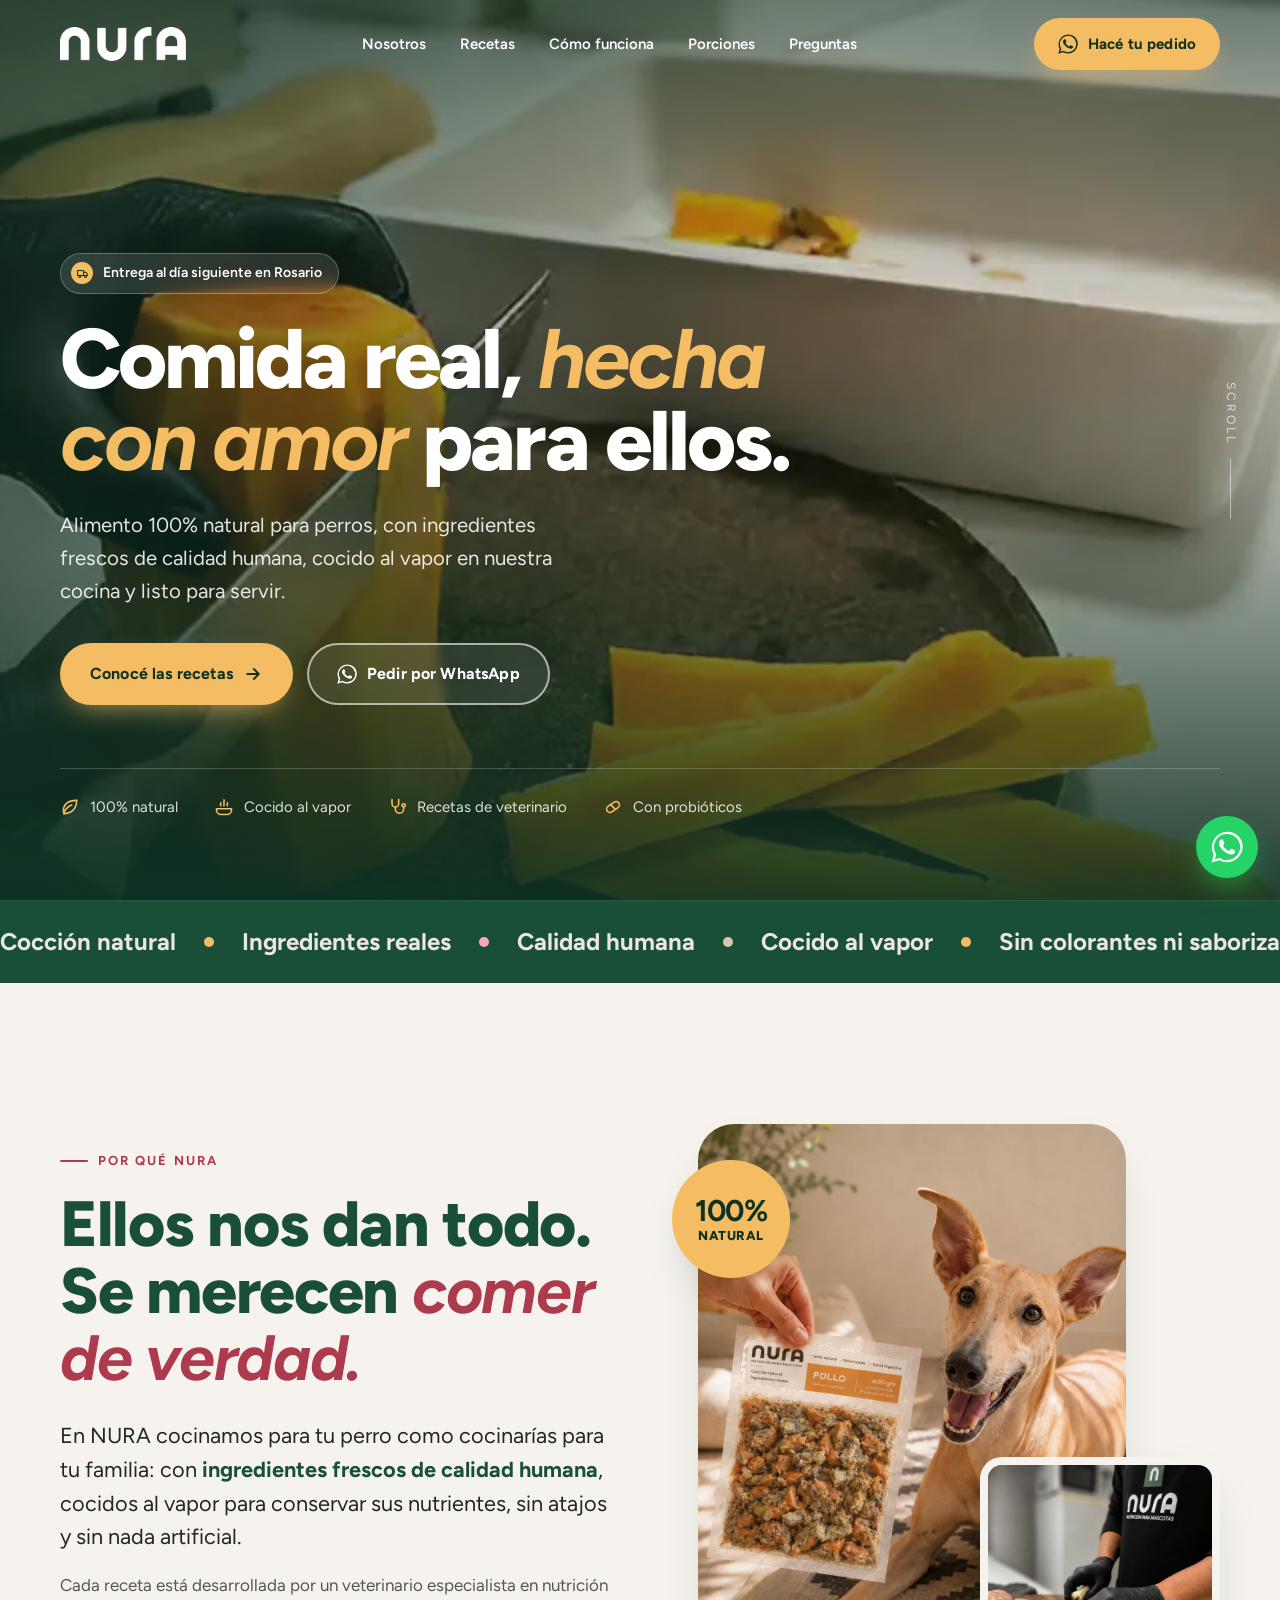
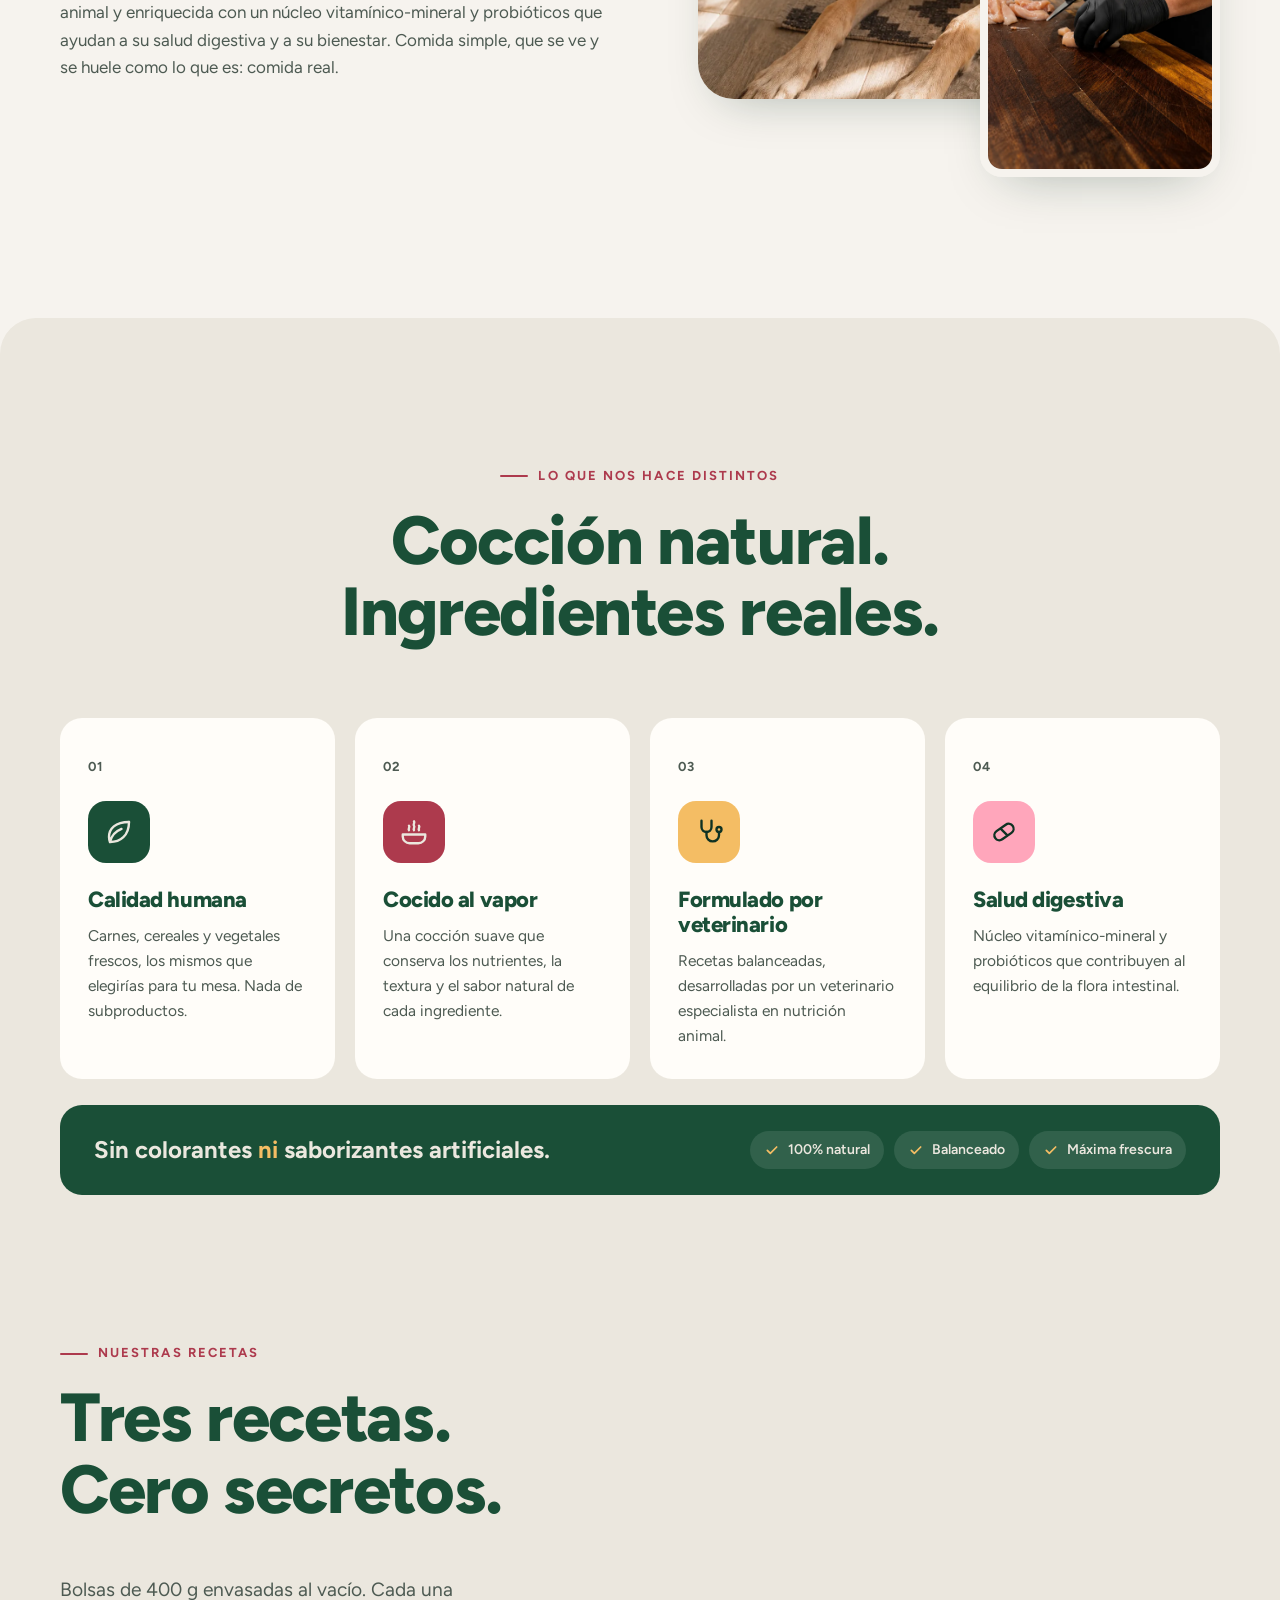
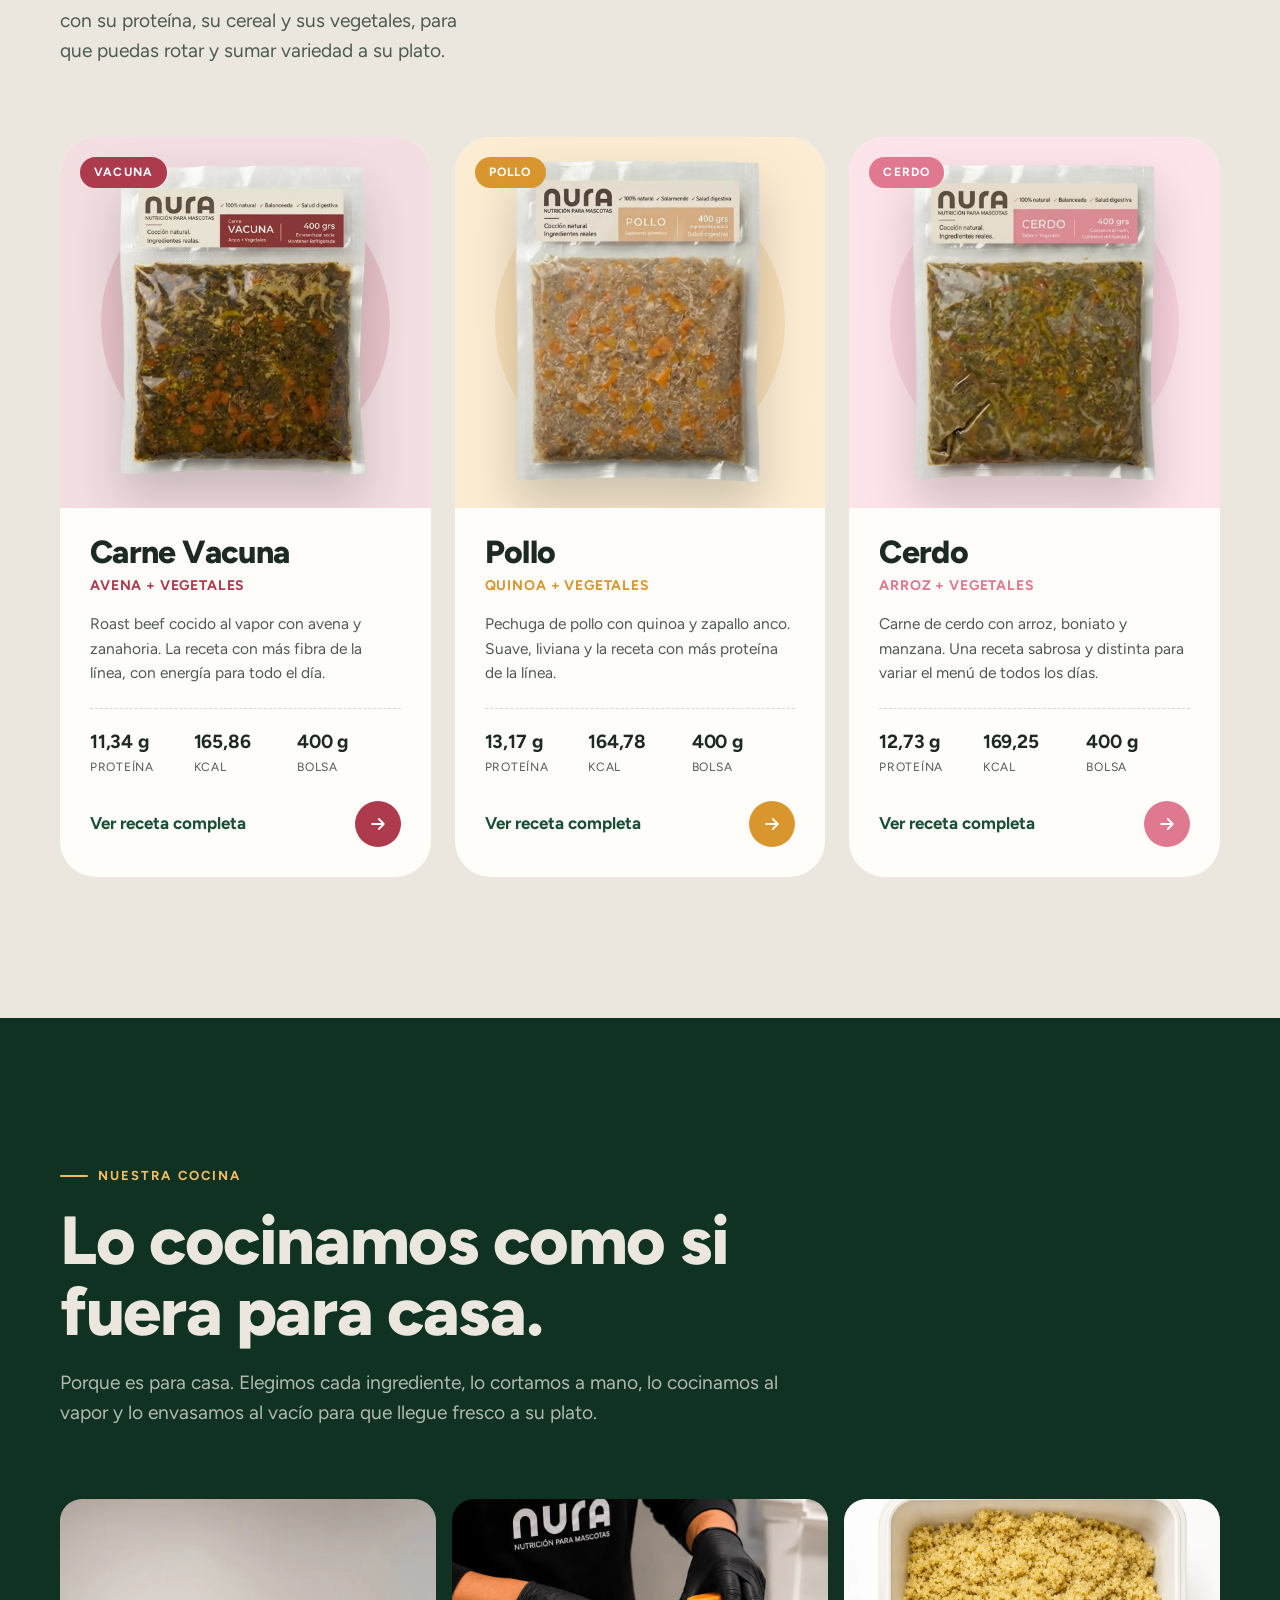
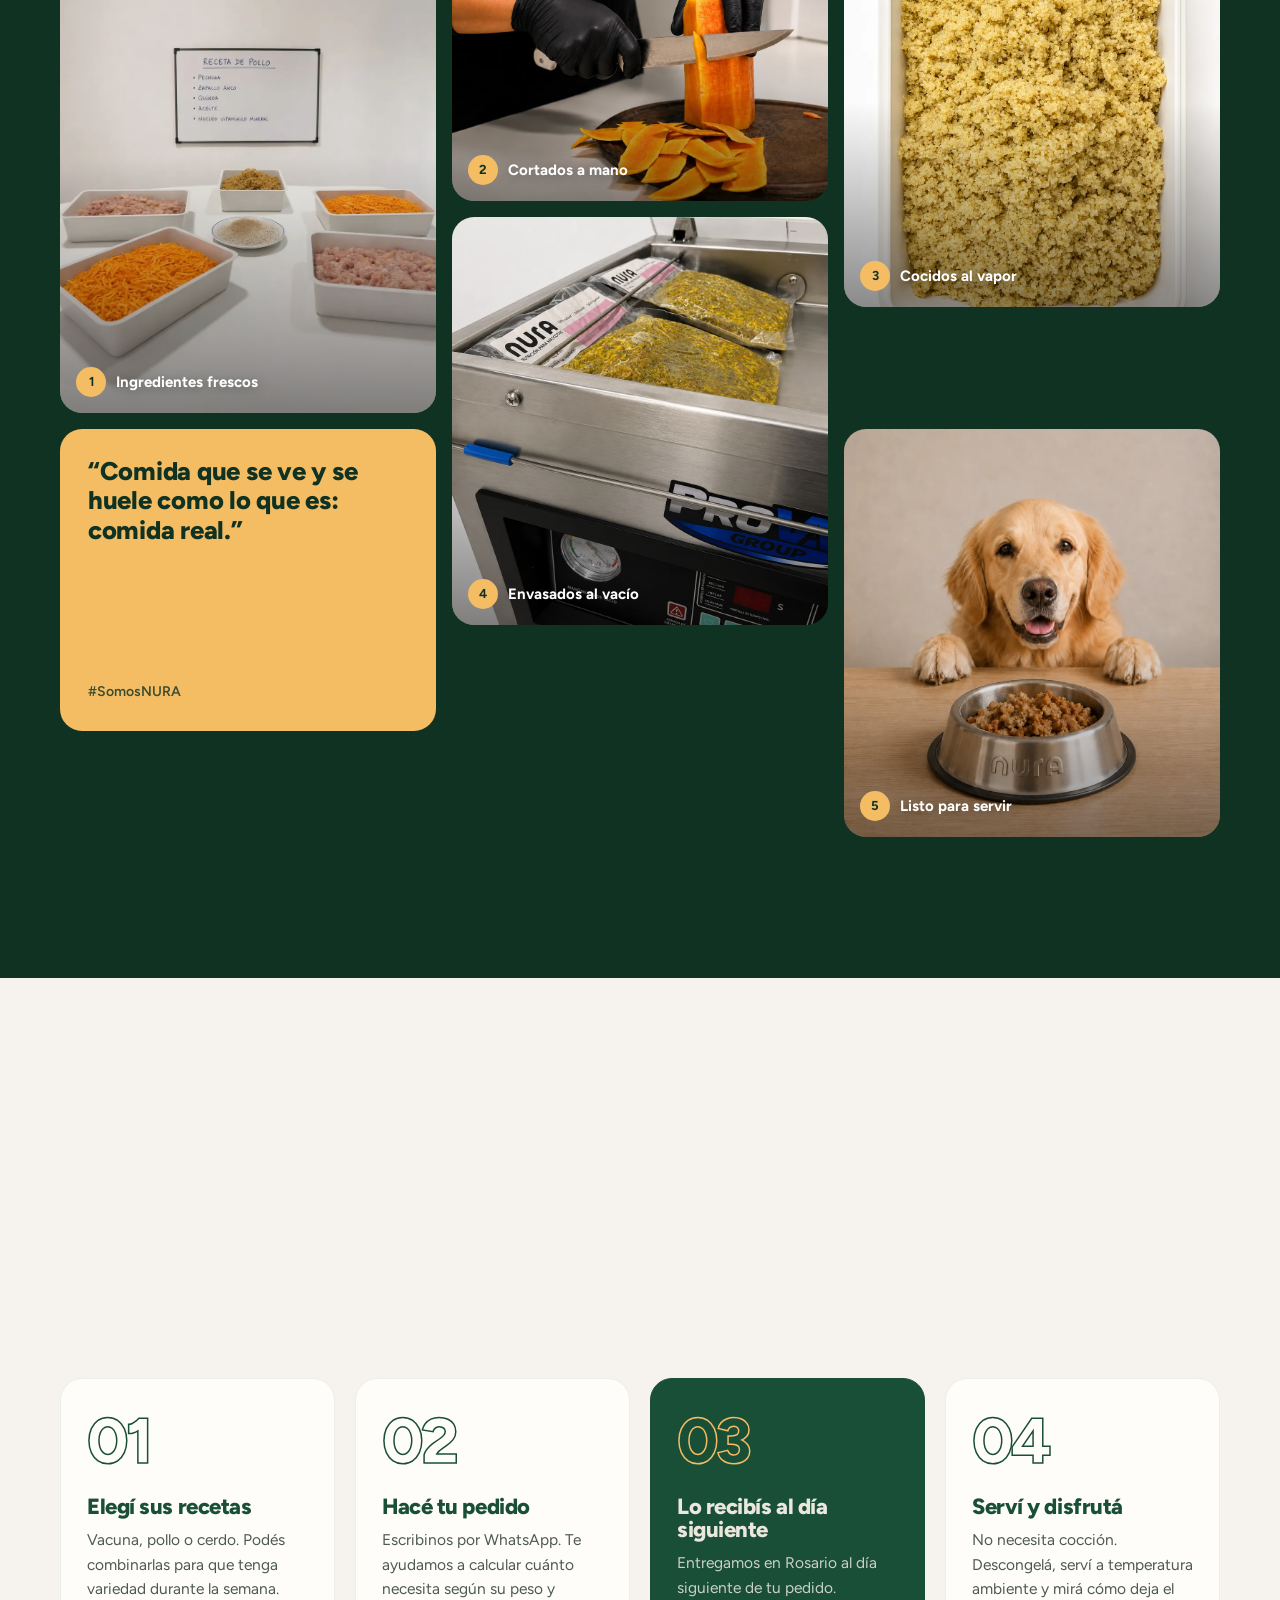
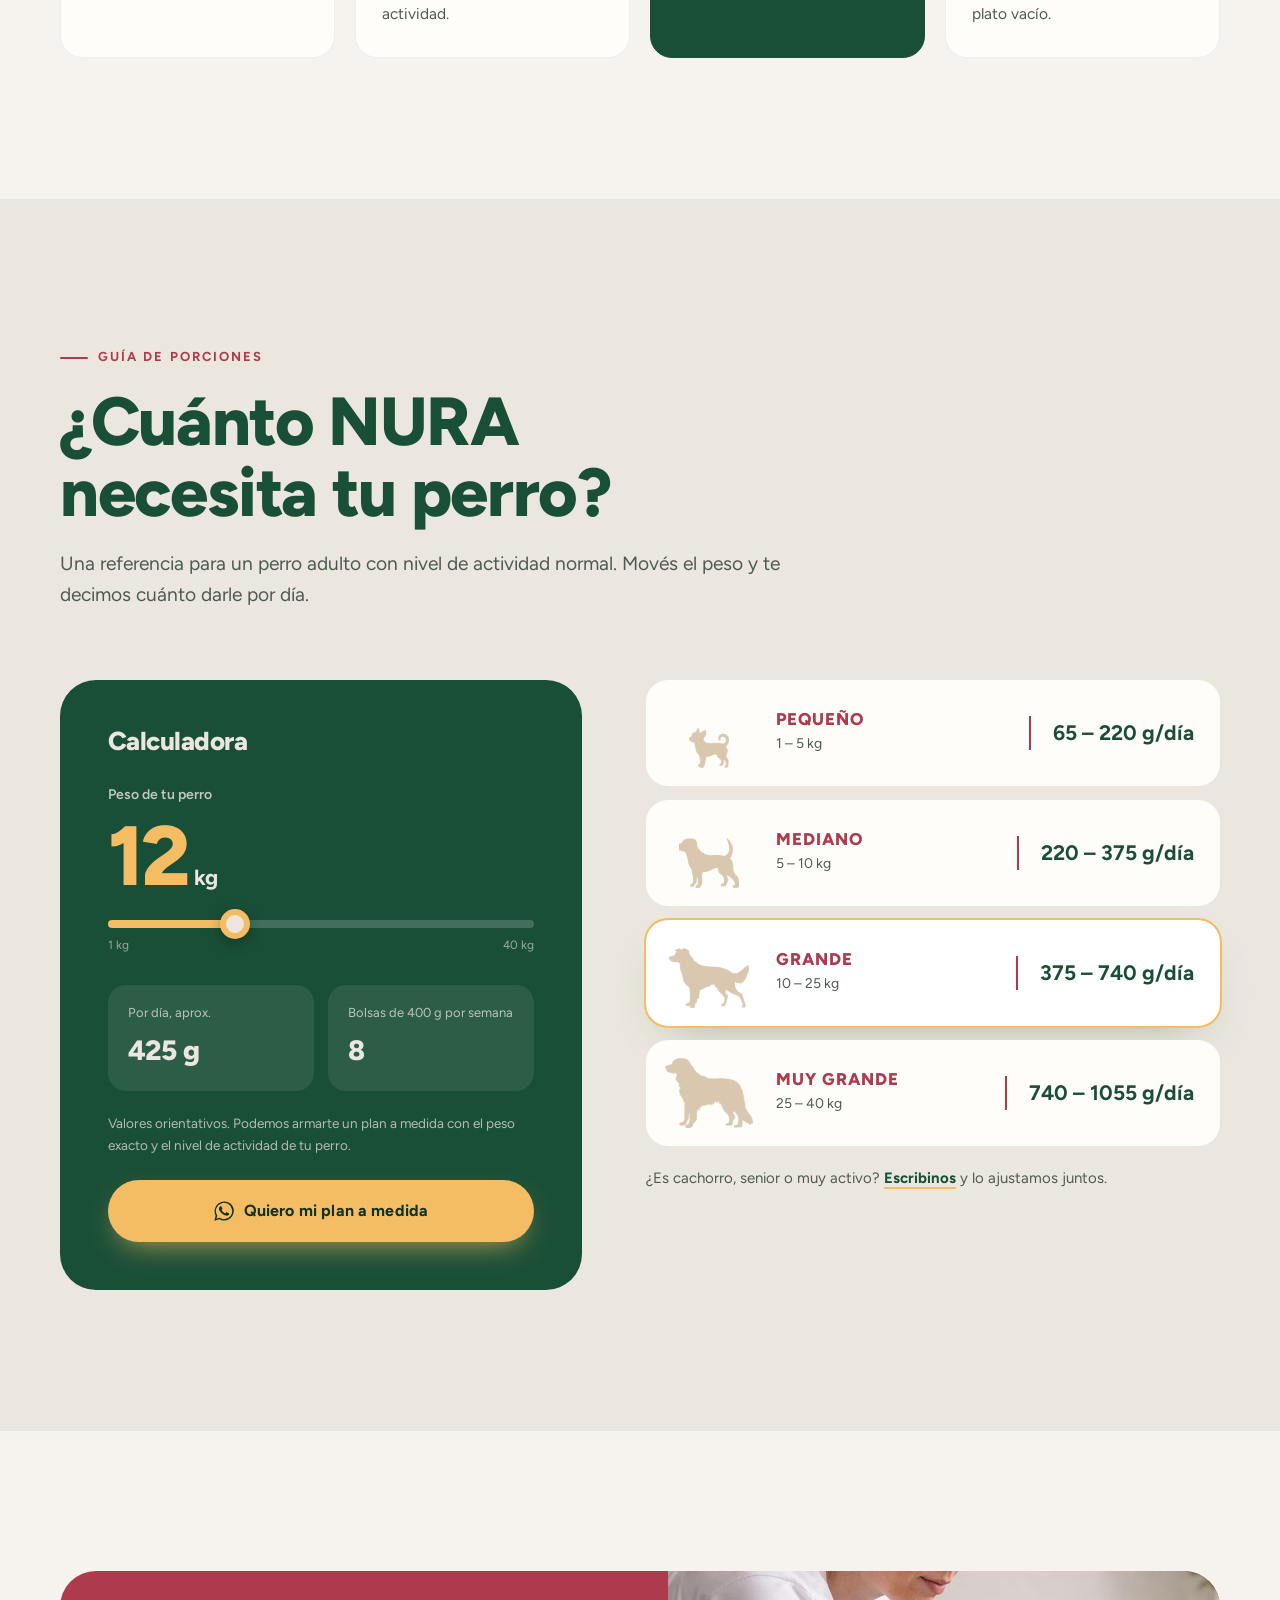
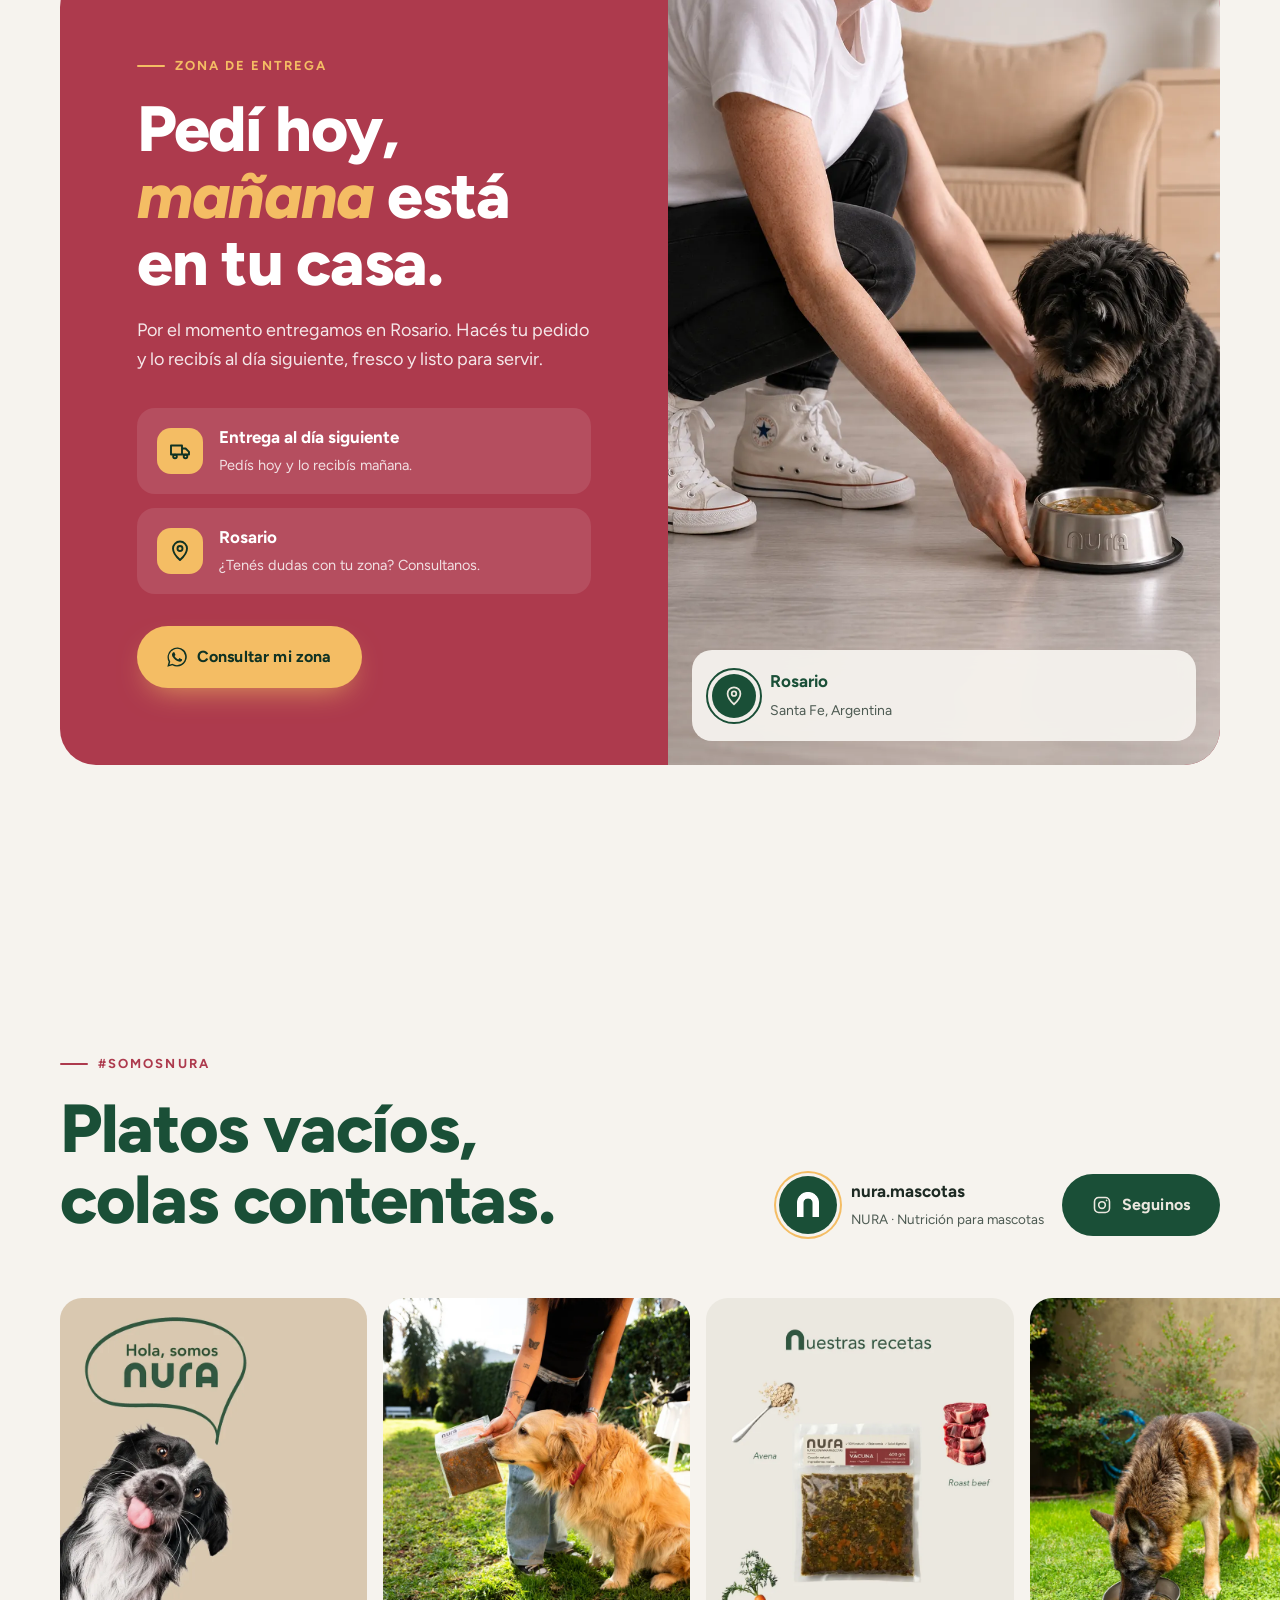
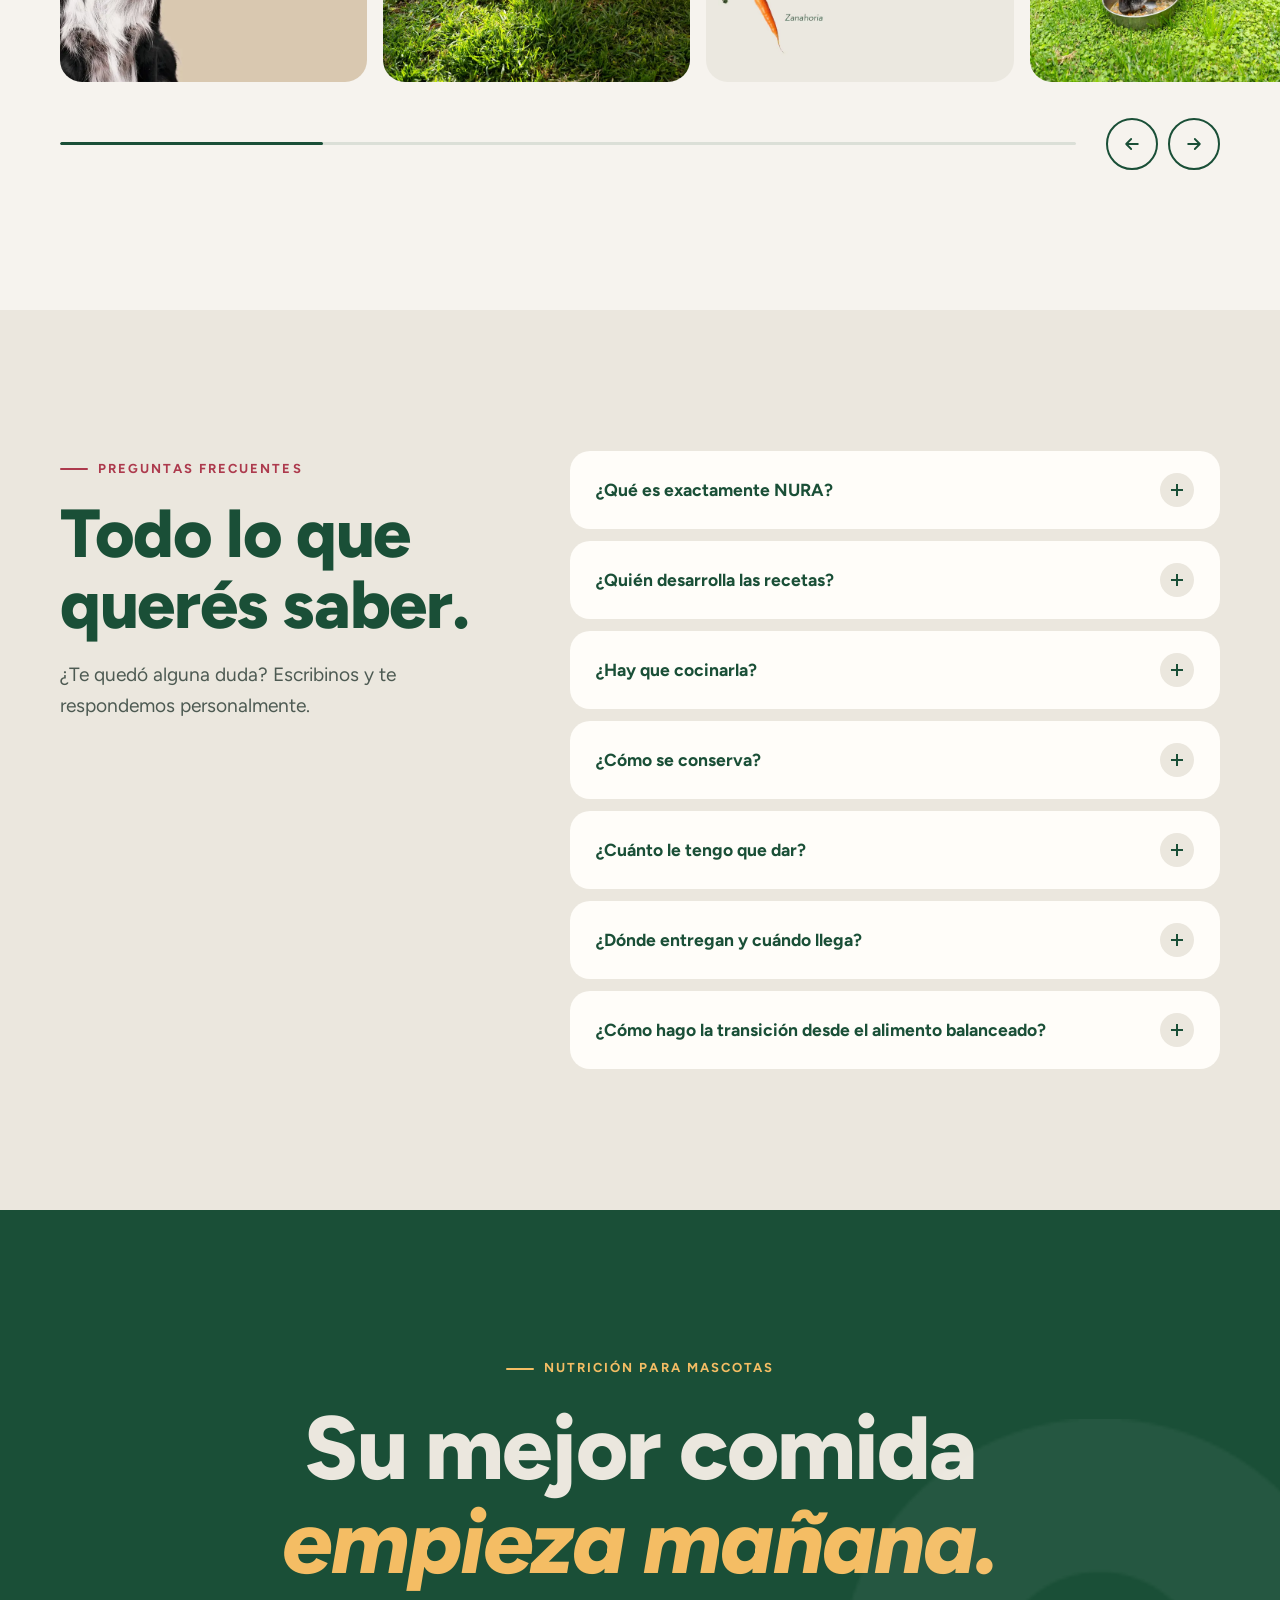
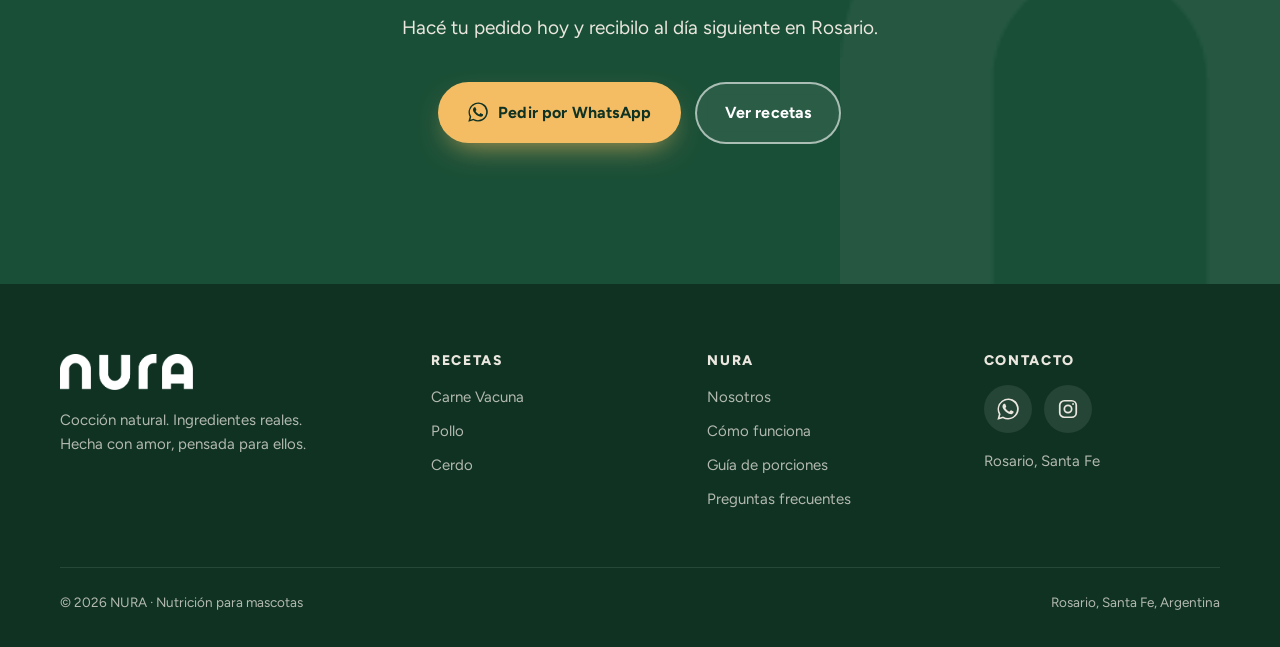
==== index.html @ 649e2d3a "Footer: íconos de WhatsApp e Instagram en lugar de texto Co-Authored-By: Claude Opus 5 <noreply@anth" ====
<!DOCTYPE html>
<html lang="es-AR">
<head>
  <meta charset="UTF-8" />
  <meta name="viewport" content="width=device-width, initial-scale=1" />
  <title>NURA · Nutrición natural para mascotas en Rosario</title>
  <meta name="description" content="Comida 100% natural para perros, con ingredientes frescos de calidad humana y cocida al vapor. Recetas desarrolladas por veterinario. Entrega al día siguiente en Rosario." />
  <meta name="theme-color" content="#1a4f37" />
  <meta property="og:title" content="NURA · Nutrición para mascotas" />
  <meta property="og:description" content="Cocción natural. Ingredientes reales. Entrega al día siguiente en Rosario." />
  <meta property="og:image" content="assets/img/galgo-pollo.webp" />
  <link rel="icon" type="image/png" href="assets/img/favicon.png" />
  <link rel="preconnect" href="https://fonts.googleapis.com" />
  <link rel="preconnect" href="https://fonts.gstatic.com" crossorigin />
  <link href="https://fonts.googleapis.com/css2?family=Figtree:ital,wght@0,400;0,500;0,600;0,700;0,800;1,600;1,700&display=swap" rel="stylesheet" />
  <link rel="stylesheet" href="css/styles.css" />
</head>
<body>

  <!-- ============ NAV ============ -->
  <header class="nav" id="nav">
    <div class="container">
      <a href="#inicio" class="nav-logo" aria-label="NURA, inicio">
        <img class="logo-blanco" src="assets/img/logo-blanco.png" alt="NURA" width="126" height="34" />
        <img class="logo-verde" src="assets/img/logo-verde.png" alt="NURA" width="126" height="34" />
      </a>
      <ul class="nav-links" id="navLinks">
        <li><a href="#nosotros">Nosotros</a></li>
        <li><a href="#recetas">Recetas</a></li>
        <li><a href="#como-funciona">Cómo funciona</a></li>
        <li><a href="#porciones">Porciones</a></li>
        <li><a href="#faq">Preguntas</a></li>
      </ul>
      <a class="btn btn-primary nav-cta" data-wa="Hola NURA! Quiero hacer un pedido 🐶" href="#">
        <svg><use href="#i-whatsapp"/></svg> Hacé tu pedido
      </a>
      <button class="nav-toggle" id="navToggle" aria-label="Abrir menú" aria-expanded="false"><span></span></button>
    </div>
  </header>

  <main>
    <!-- ============ HERO ============ -->
    <section class="hero" id="inicio">
      <video class="hero-video" autoplay muted loop playsinline preload="auto" poster="assets/img/hero-poster.webp">
        <source src="assets/video/cocina01.mp4" type="video/mp4" />
      </video>
      <div class="container hero-content">
        <span class="hero-badge reveal"><span class="dot"><svg><use href="#i-truck"/></svg></span> Entrega al día siguiente en Rosario</span>
        <h1 class="reveal d1">Comida real, <em>hecha con amor</em> para ellos.</h1>
        <p class="hero-sub reveal d2">Alimento 100% natural para perros, con ingredientes frescos de calidad humana, cocido al vapor en nuestra cocina y listo para servir.</p>
        <div class="hero-ctas reveal d3">
          <a href="#recetas" class="btn btn-primary">Conocé las recetas <svg><use href="#i-arrow"/></svg></a>
          <a href="#" class="btn btn-ghost" data-wa="Hola NURA! Quiero hacer un pedido 🐶"><svg><use href="#i-whatsapp"/></svg> Pedir por WhatsApp</a>
        </div>
        <div class="hero-meta reveal d3">
          <div><svg><use href="#i-leaf"/></svg> 100% natural</div>
          <div><svg><use href="#i-steam"/></svg> Cocido al vapor</div>
          <div><svg><use href="#i-vet"/></svg> Recetas de veterinario</div>
          <div><svg><use href="#i-probiotic"/></svg> Con probióticos</div>
        </div>
      </div>
      <div class="hero-scroll">Scroll</div>
    </section>

    <!-- ============ MARQUEE ============ -->
    <div class="marquee" aria-hidden="true">
      <div class="marquee-track" id="marquee">
        <span>Cocción natural</span><span>Ingredientes reales</span><span>Calidad humana</span>
        <span>Cocido al vapor</span><span>Sin colorantes ni saborizantes artificiales</span><span>Envasado al vacío</span>
        <span>Hecha con amor, pensada para ellos</span>
      </div>
    </div>

    <!-- ============ MANIFIESTO ============ -->
    <section class="section manifiesto" id="nosotros">
      <div class="container manifiesto-grid">
        <div class="manifiesto-texto">
          <span class="eyebrow reveal">Por qué NURA</span>
          <h2 class="reveal d1">Ellos nos dan todo. Se merecen <span class="accent">comer de verdad.</span></h2>
          <p class="lead reveal d2">En NURA cocinamos para tu perro como cocinarías para tu familia: con <strong>ingredientes frescos de calidad humana</strong>, cocidos al vapor para conservar sus nutrientes, sin atajos y sin nada artificial.</p>
          <p class="reveal d2">Cada receta está desarrollada por un veterinario especialista en nutrición animal y enriquecida con un núcleo vitamínico-mineral y probióticos que ayudan a su salud digestiva y a su bienestar. Comida simple, que se ve y se huele como lo que es: comida real.</p>
          <div class="firma reveal d3"><img src="assets/img/isotipo-verde.png" alt="" /> Hecha con amor, pensada para ellos.</div>
        </div>
        <div class="manifiesto-fotos reveal d1">
          <div class="sello"><div><b>100%</b>natural</div></div>
          <div class="f1"><img src="assets/img/galgo-pollo.webp" alt="Galgo feliz junto a una bolsa de NURA pollo" loading="lazy" /></div>
          <div class="f2"><img src="assets/img/cocina-corte.webp" alt="Cortando pechuga de pollo fresca en la cocina de NURA" loading="lazy" /></div>
        </div>
      </div>
    </section>

    <!-- ============ PILARES ============ -->
    <section class="section pilares">
      <div class="container">
        <div class="section-head center">
          <span class="eyebrow reveal">Lo que nos hace distintos</span>
          <h2 class="reveal d1">Cocción natural.<br />Ingredientes reales.</h2>
        </div>
        <div class="pilares-grid">
          <article class="pilar reveal">
            <span class="pilar-num">01</span>
            <div class="pilar-icono"><svg><use href="#i-leaf"/></svg></div>
            <h3>Calidad humana</h3>
            <p>Carnes, cereales y vegetales frescos, los mismos que elegirías para tu mesa. Nada de subproductos.</p>
          </article>
          <article class="pilar reveal d1">
            <span class="pilar-num">02</span>
            <div class="pilar-icono"><svg><use href="#i-steam"/></svg></div>
            <h3>Cocido al vapor</h3>
            <p>Una cocción suave que conserva los nutrientes, la textura y el sabor natural de cada ingrediente.</p>
          </article>
          <article class="pilar reveal d2">
            <span class="pilar-num">03</span>
            <div class="pilar-icono"><svg><use href="#i-vet"/></svg></div>
            <h3>Formulado por veterinario</h3>
            <p>Recetas balanceadas, desarrolladas por un veterinario especialista en nutrición animal.</p>
          </article>
          <article class="pilar reveal d3">
            <span class="pilar-num">04</span>
            <div class="pilar-icono"><svg><use href="#i-probiotic"/></svg></div>
            <h3>Salud digestiva</h3>
            <p>Núcleo vitamínico-mineral y probióticos que contribuyen al equilibrio de la flora intestinal.</p>
          </article>
        </div>
        <div class="sin-artificiales reveal">
          <p>Sin colorantes <span>ni</span> saborizantes artificiales.</p>
          <div class="chips">
            <span class="chip"><svg><use href="#i-check"/></svg> 100% natural</span>
            <span class="chip"><svg><use href="#i-check"/></svg> Balanceado</span>
            <span class="chip"><svg><use href="#i-check"/></svg> Máxima frescura</span>
          </div>
        </div>
      </div>
    </section>

    <!-- ============ RECETAS ============ -->
    <section class="section recetas" id="recetas">
      <div class="container">
        <div class="section-head recetas-head">
          <div>
            <span class="eyebrow reveal">Nuestras recetas</span>
            <h2 class="reveal d1">Tres recetas.<br />Cero secretos.</h2>
          </div>
          <p class="reveal d2" style="max-width:420px">Bolsas de 400 g envasadas al vacío. Cada una con su proteína, su cereal y sus vegetales, para que puedas rotar y sumar variedad a su plato.</p>
        </div>
        <div class="recetas-grid" id="recetasGrid"><!-- generado por JS --></div>
      </div>
    </section>

    <!-- ============ PROCESO ============ -->
    <section class="section proceso">
      <div class="container">
        <div class="section-head">
          <span class="eyebrow reveal">Nuestra cocina</span>
          <h2 class="reveal d1">Lo cocinamos como si fuera para casa.</h2>
          <p class="reveal d2">Porque es para casa. Elegimos cada ingrediente, lo cortamos a mano, lo cocinamos al vapor y lo envasamos al vacío para que llegue fresco a su plato.</p>
        </div>
        <div class="proceso-grid">
          <figure class="proceso-item p1 reveal"><img src="assets/img/receta-pollo.webp" alt="Ingredientes frescos preparados para la receta de pollo" loading="lazy" /><figcaption><span>1</span> Ingredientes frescos</figcaption></figure>
          <figure class="proceso-item p2 reveal d1"><img src="assets/img/cocina-zapallo.webp" alt="Cortando zapallo anco" loading="lazy" /><figcaption><span>2</span> Cortados a mano</figcaption></figure>
          <figure class="proceso-item p3 reveal d2"><img src="assets/img/ing-quinoa-top.webp" alt="Quinoa cocida" loading="lazy" /><figcaption><span>3</span> Cocidos al vapor</figcaption></figure>
          <figure class="proceso-item p4 reveal d1"><img src="assets/img/cocina-vacio.webp" alt="Envasadora al vacío con bolsas NURA" loading="lazy" /><figcaption><span>4</span> Envasados al vacío</figcaption></figure>
          <div class="proceso-item p5 texto reveal"><p>“Comida que se ve y se huele como lo que es: comida real.”</p><small>#SomosNURA</small></div>
          <figure class="proceso-item p6 reveal d2"><img src="assets/img/golden-plato.webp" alt="Golden retriever esperando su plato NURA" loading="lazy" /><figcaption><span>5</span> Listo para servir</figcaption></figure>
        </div>
      </div>
    </section>

    <!-- ============ CÓMO FUNCIONA ============ -->
    <section class="section pasos" id="como-funciona">
      <div class="container">
        <div class="section-head center">
          <span class="eyebrow reveal">Cómo funciona</span>
          <h2 class="reveal d1">De nuestra cocina a su plato, <span class="accent">en un día.</span></h2>
        </div>
        <div class="pasos-grid">
          <article class="paso reveal"><div class="paso-num">01</div><h3>Elegí sus recetas</h3><p>Vacuna, pollo o cerdo. Podés combinarlas para que tenga variedad durante la semana.</p></article>
          <article class="paso reveal d1"><div class="paso-num">02</div><h3>Hacé tu pedido</h3><p>Escribinos por WhatsApp. Te ayudamos a calcular cuánto necesita según su peso y actividad.</p></article>
          <article class="paso destacado reveal d2"><div class="paso-num">03</div><h3>Lo recibís al día siguiente</h3><p>Entregamos en Rosario al día siguiente de tu pedido.</p></article>
          <article class="paso reveal d3"><div class="paso-num">04</div><h3>Serví y disfrutá</h3><p>No necesita cocción. Descongelá, serví a temperatura ambiente y mirá cómo deja el plato vacío.</p></article>
        </div>
      </div>
    </section>

    <!-- ============ PORCIONES ============ -->
    <section class="section porciones" id="porciones">
      <div class="container">
        <div class="section-head">
          <span class="eyebrow reveal">Guía de porciones</span>
          <h2 class="reveal d1">¿Cuánto NURA necesita tu perro?</h2>
          <p class="reveal d2">Una referencia para un perro adulto con nivel de actividad normal. Movés el peso y te decimos cuánto darle por día.</p>
        </div>
        <div class="porciones-grid">
          <div class="calc reveal">
            <h3>Calculadora</h3>
            <label for="peso">Peso de tu perro</label>
            <div class="calc-peso"><output id="pesoOut">12</output><span>kg</span></div>
            <input type="range" id="peso" min="1" max="40" step="1" value="12" />
            <div class="calc-escala"><span>1 kg</span><span>40 kg</span></div>
            <div class="calc-resultado">
              <div><small>Por día, aprox.</small><b id="gramosOut">—</b></div>
              <div><small>Bolsas de 400 g por semana</small><b id="bolsasOut">—</b></div>
            </div>
            <p class="calc-nota">Valores orientativos. Podemos armarte un plan a medida con el peso exacto y el nivel de actividad de tu perro.</p>
            <a href="#" class="btn btn-primary" id="calcWa"><svg><use href="#i-whatsapp"/></svg> Quiero mi plan a medida</a>
          </div>
          <div>
            <div class="tabla-porciones" id="tablaPorciones"><!-- generado por JS --></div>
            <p class="porciones-extra reveal">¿Es cachorro, senior o muy activo? <a href="#" data-wa="Hola NURA! Quiero armar un plan a medida para mi perro 🐶">Escribinos</a> y lo ajustamos juntos.</p>
          </div>
        </div>
      </div>
    </section>

    <!-- ============ ENTREGA ============ -->
    <section class="section entrega" id="entrega">
      <div class="container">
        <div class="entrega-card reveal">
          <div class="entrega-texto">
            <span class="eyebrow">Zona de entrega</span>
            <h2>Pedí hoy, <em>mañana</em> está en tu casa.</h2>
            <p>Por el momento entregamos en Rosario. Hacés tu pedido y lo recibís al día siguiente, fresco y listo para servir.</p>
            <div class="entrega-datos">
              <div class="entrega-dato"><div class="ic"><svg><use href="#i-truck"/></svg></div><div><b>Entrega al día siguiente</b><span>Pedís hoy y lo recibís mañana.</span></div></div>
              <div class="entrega-dato"><div class="ic"><svg><use href="#i-pin"/></svg></div><div><b>Rosario</b><span>¿Tenés dudas con tu zona? Consultanos.</span></div></div>
            </div>
            <a href="#" class="btn btn-primary" data-wa="Hola NURA! Quiero saber si entregan en mi zona 📍"><svg><use href="#i-whatsapp"/></svg> Consultar mi zona</a>
          </div>
          <div class="entrega-img">
            <img src="assets/img/momento-servir.webp" alt="Sirviendo NURA a un perro en casa" loading="lazy" />
            <div class="entrega-mapa"><div class="pin"><svg><use href="#i-pin"/></svg></div><div><b>Rosario</b><span>Santa Fe, Argentina</span></div></div>
          </div>
        </div>
      </div>
    </section>

    <!-- ============ INSTAGRAM ============ -->
    <section class="section instagram" id="instagram">
      <div class="container">
        <div class="ig-head">
          <div>
            <span class="eyebrow reveal">#SomosNURA</span>
            <h2 class="reveal d1">Platos vacíos, colas contentas.</h2>
          </div>
          <div class="ig-perfil reveal d2">
            <a class="ig-cuenta ig-link" href="#" target="_blank" rel="noopener">
              <span class="ig-avatar"><img src="assets/img/isotipo-blanco.png" alt="" /></span>
              <span><b>nura.mascotas</b><small>NURA · Nutrición para mascotas</small></span>
            </a>
            <a class="btn btn-verde ig-link" href="#" target="_blank" rel="noopener"><svg><use href="#i-instagram"/></svg> Seguinos</a>
          </div>
        </div>
      </div>
      <div class="ig-carrusel reveal" id="igCarrusel">
        <div class="ig-track" id="igTrack"><!-- generado por JS --></div>
      </div>
      <div class="container ig-controles">
        <div class="ig-progreso"><span id="igBarra"></span></div>
        <div class="ig-flechas">
          <button type="button" id="igPrev" aria-label="Anterior"><svg><use href="#i-arrow"/></svg></button>
          <button type="button" id="igNext" aria-label="Siguiente"><svg><use href="#i-arrow"/></svg></button>
        </div>
      </div>
    </section>

    <!-- ============ FAQ ============ -->
    <section class="section faq" id="faq">
      <div class="container faq-grid">
        <div class="section-head">
          <span class="eyebrow reveal">Preguntas frecuentes</span>
          <h2 class="reveal d1">Todo lo que querés saber.</h2>
          <p class="reveal d2">¿Te quedó alguna duda? Escribinos y te respondemos personalmente.</p>
        </div>
        <div class="faq-list">
          <details class="faq-item reveal"><summary>¿Qué es exactamente NURA?<span class="mas"></span></summary><div class="resp">Es comida 100% natural para perros, elaborada con ingredientes frescos de calidad humana (carne, cereales y vegetales), cocida al vapor y envasada al vacío. No lleva colorantes ni saborizantes artificiales.</div></details>
          <details class="faq-item reveal"><summary>¿Quién desarrolla las recetas?<span class="mas"></span></summary><div class="resp">Las recetas son desarrolladas por un veterinario especialista en nutrición animal, y están enriquecidas con un núcleo vitamínico-mineral y probióticos que contribuyen al equilibrio de la flora intestinal.</div></details>
          <details class="faq-item reveal"><summary>¿Hay que cocinarla?<span class="mas"></span></summary><div class="resp">No. Ya viene cocida al vapor. Solo tenés que descongelarla y servirla a temperatura ambiente.</div></details>
          <details class="faq-item reveal"><summary>¿Cómo se conserva?<span class="mas"></span></summary><div class="resp">Se mantiene refrigerada y envasada al vacío. Una vez descongelada, se conserva en la heladera hasta 72 horas. Consumir antes de los 10 meses desde su elaboración.</div></details>
          <details class="faq-item reveal"><summary>¿Cuánto le tengo que dar?<span class="mas"></span></summary><div class="resp">Depende del peso y la actividad. Como referencia, un perro adulto de 10 kg come entre 220 y 375 g por día. Usá la <a href="#porciones" style="color:var(--verde);font-weight:700">calculadora</a> o escribinos y te armamos un plan a medida.</div></details>
          <details class="faq-item reveal"><summary>¿Dónde entregan y cuándo llega?<span class="mas"></span></summary><div class="resp">Por el momento entregamos en Rosario. Los pedidos se entregan al día siguiente.</div></details>
          <details class="faq-item reveal"><summary>¿Cómo hago la transición desde el alimento balanceado?<span class="mas"></span></summary><div class="resp">De forma gradual, en una semana: <b>días 1 y 2</b>, 25% NURA y 75% balanceado; <b>días 3 y 4</b>, mitad y mitad; <b>días 5 y 6</b>, 75% NURA y 25% balanceado; y <b>del día 7 en adelante</b>, 100% NURA. Si tenés dudas, te acompañamos por WhatsApp.</div></details>
        </div>
      </div>
    </section>

    <!-- ============ CTA FINAL ============ -->
    <section class="section cta-final">
      <img class="isotipo-bg" src="assets/img/isotipo-blanco.png" alt="" aria-hidden="true" />
      <div class="container">
        <span class="eyebrow reveal">Nutrición para mascotas</span>
        <h2 class="reveal d1">Su mejor comida <em>empieza mañana.</em></h2>
        <p class="reveal d2">Hacé tu pedido hoy y recibilo al día siguiente en Rosario.</p>
        <div class="btns reveal d3">
          <a href="#" class="btn btn-primary" data-wa="Hola NURA! Quiero hacer un pedido 🐶"><svg><use href="#i-whatsapp"/></svg> Pedir por WhatsApp</a>
          <a href="#recetas" class="btn btn-ghost">Ver recetas</a>
        </div>
      </div>
    </section>
  </main>

  <!-- ============ FOOTER ============ -->
  <footer class="footer">
    <div class="container">
      <div class="footer-grid">
        <div class="footer-logo">
          <img src="assets/img/logo-blanco.png" alt="NURA" width="133" height="36" />
          <p>Cocción natural. Ingredientes reales. Hecha con amor, pensada para ellos.</p>
        </div>
        <div>
          <h4>Recetas</h4>
          <ul id="footerRecetas"></ul>
        </div>
        <div>
          <h4>NURA</h4>
          <ul>
            <li><a href="index.html#nosotros">Nosotros</a></li>
            <li><a href="index.html#como-funciona">Cómo funciona</a></li>
            <li><a href="index.html#porciones">Guía de porciones</a></li>
            <li><a href="index.html#faq">Preguntas frecuentes</a></li>
          </ul>
        </div>
        <div>
          <h4>Contacto</h4>
          <div class="footer-redes">
            <a href="#" class="red red-wa" data-wa="Hola NURA!" aria-label="WhatsApp +54 9 341 643-2696" title="WhatsApp"><svg><use href="#i-whatsapp"/></svg></a>
            <a href="#" class="red red-ig ig-link" target="_blank" rel="noopener" aria-label="Instagram @nura.mascotas" title="Instagram"><svg><use href="#i-instagram"/></svg></a>
          </div>
          <p class="footer-zona">Rosario, Santa Fe</p>
        </div>
      </div>
      <div class="footer-bottom">
        <span>© <span id="year"></span> NURA · Nutrición para mascotas</span>
        <span>Rosario, Santa Fe, Argentina</span>
      </div>
    </div>
  </footer>

  <a href="#" class="wa-float" data-wa="Hola NURA! Quiero hacer un pedido 🐶" aria-label="Escribinos por WhatsApp"><svg><use href="#i-whatsapp"/></svg></a>

  <script src="js/iconos.js"></script>
  <script src="js/productos.js"></script>
  <script src="js/main.js"></script>
</body>
</html>
---- css/styles.css ----
/* ==========================================================
   NURA — Nutrición para mascotas
   Paleta y tipografía según manual de marca (Chispa).
   Avenir LT Pro -> fallback web: Figtree (Google Fonts)
   ========================================================== */

:root {
  --verde: #1a4f37;
  --verde-900: #0f3223;
  --verde-700: #235f44;
  --crema: #ebe7de;
  --crema-50: #f6f3ee;
  --arena: #d9c8af;
  --bordo: #ad3a4d;
  --mostaza: #f4bd64;
  --rosa: #ffa6bb;
  --tinta: #1d2a23;
  --tinta-suave: #4d5a52;
  --blanco: #fffdf9;

  --font: "Avenir LT Pro", "Avenir Next", "Avenir", "Figtree", system-ui, -apple-system, "Segoe UI", sans-serif;

  --radio: 22px;
  --radio-lg: 36px;
  --sombra: 0 20px 50px -25px rgba(15, 50, 35, 0.35);
  --max: 1240px;
  --gutter: clamp(16px, 4vw, 40px);
  --ease: cubic-bezier(0.2, 0.7, 0.2, 1);
}

*,
*::before,
*::after { box-sizing: border-box; }

html { scroll-behavior: smooth; -webkit-text-size-adjust: 100%; }

body {
  margin: 0;
  font-family: var(--font);
  font-size: 17px;
  line-height: 1.6;
  color: var(--tinta);
  background: var(--crema-50);
  -webkit-font-smoothing: antialiased;
  overflow-x: hidden;
}

img, video { max-width: 100%; display: block; }
a { color: inherit; text-decoration: none; }
button { font: inherit; cursor: pointer; }

h1, h2, h3, h4 {
  margin: 0;
  font-weight: 800;
  line-height: 1.05;
  letter-spacing: -0.02em;
  color: var(--verde);
}

p { margin: 0; }

.container {
  width: 100%;
  max-width: var(--max);
  margin: 0 auto;
  padding: 0 var(--gutter);
}

.eyebrow {
  display: inline-flex;
  align-items: center;
  gap: 10px;
  font-size: 13px;
  font-weight: 700;
  letter-spacing: 0.16em;
  text-transform: uppercase;
  color: var(--bordo);
}
.eyebrow::before {
  content: "";
  width: 28px;
  height: 2px;
  background: currentColor;
  border-radius: 2px;
}

.section { padding: clamp(80px, 11vw, 150px) 0; position: relative; }
.section-head { max-width: 720px; margin-bottom: clamp(40px, 6vw, 70px); }
.section-head h2 { font-size: clamp(36px, 5.4vw, 68px); margin-top: 18px; }
.section-head p { margin-top: 20px; font-size: clamp(17px, 1.5vw, 20px); color: var(--tinta-suave); }
.section-head.center { margin-left: auto; margin-right: auto; text-align: center; }
.section-head.center .eyebrow { justify-content: center; }

.accent { color: var(--bordo); font-style: italic; font-weight: 700; }

/* ---------- Botones ---------- */
.btn {
  display: inline-flex;
  align-items: center;
  justify-content: center;
  gap: 10px;
  padding: 16px 28px;
  border-radius: 999px;
  border: 2px solid transparent;
  font-weight: 700;
  font-size: 16px;
  letter-spacing: 0.01em;
  transition: transform 0.35s var(--ease), background 0.3s, color 0.3s, border-color 0.3s, box-shadow 0.3s;
  white-space: nowrap;
}
.btn:hover { transform: translateY(-2px); }
.btn svg { width: 20px; height: 20px; flex-shrink: 0; }
.btn-primary { background: var(--mostaza); color: var(--verde-900); box-shadow: 0 12px 30px -12px rgba(244, 189, 100, 0.8); }
.btn-primary:hover { background: #f7ca80; }
.btn-verde { background: var(--verde); color: var(--crema); }
.btn-verde:hover { background: var(--verde-700); }
.btn-ghost { border-color: rgba(255, 255, 255, 0.6); color: #fff; backdrop-filter: blur(6px); background: rgba(255, 255, 255, 0.08); }
.btn-ghost:hover { background: rgba(255, 255, 255, 0.18); border-color: #fff; }
.btn-outline { border-color: var(--verde); color: var(--verde); }
.btn-outline:hover { background: var(--verde); color: var(--crema); }

/* ---------- Navbar ---------- */
.nav {
  position: fixed;
  inset: 0 0 auto 0;
  z-index: 50;
  padding: 18px 0;
  transition: background 0.4s, padding 0.4s, box-shadow 0.4s;
}
.nav .container { display: flex; align-items: center; justify-content: space-between; gap: 24px; }
.nav-logo img { height: 34px; width: auto; transition: opacity 0.3s; }
.nav-logo .logo-verde { display: none; }
.nav-links { display: flex; align-items: center; gap: 34px; list-style: none; margin: 0; padding: 0; }
.nav-links a { color: #fff; font-weight: 600; font-size: 15px; position: relative; transition: color 0.3s; }
.nav-links a::after {
  content: ""; position: absolute; left: 0; bottom: -6px; height: 2px; width: 100%;
  background: currentColor; transform: scaleX(0); transform-origin: left; transition: transform 0.35s var(--ease);
}
.nav-links a:hover::after { transform: scaleX(1); }
.nav .btn { padding: 12px 22px; font-size: 15px; }

.nav.scrolled,
.nav.solid {
  background: rgba(246, 243, 238, 0.88);
  backdrop-filter: blur(14px);
  -webkit-backdrop-filter: blur(14px);
  padding: 12px 0;
  box-shadow: 0 1px 0 rgba(26, 79, 55, 0.08);
}
.nav.scrolled .logo-blanco,
.nav.solid .logo-blanco { display: none; }
.nav.scrolled .logo-verde,
.nav.solid .logo-verde { display: block; }
.nav.scrolled .nav-links a,
.nav.solid .nav-links a { color: var(--verde); }

.nav-toggle {
  display: none;
  width: 46px; height: 46px;
  border-radius: 50%;
  border: 0;
  background: rgba(255, 255, 255, 0.14);
  color: #fff;
  align-items: center; justify-content: center;
}
.nav.scrolled .nav-toggle, .nav.solid .nav-toggle { background: var(--verde); color: var(--crema); }
.nav-toggle span, .nav-toggle span::before, .nav-toggle span::after {
  display: block; width: 20px; height: 2px; background: currentColor; border-radius: 2px; position: relative; transition: transform 0.3s, background 0.3s;
}
.nav-toggle span::before, .nav-toggle span::after { content: ""; position: absolute; left: 0; }
.nav-toggle span::before { top: -6px; }
.nav-toggle span::after { top: 6px; }
.nav.open .nav-toggle span { background: transparent; }
.nav.open .nav-toggle span::before { transform: translateY(6px) rotate(45deg); }
.nav.open .nav-toggle span::after { transform: translateY(-6px) rotate(-45deg); }

/* ---------- Hero ---------- */
.hero {
  position: relative;
  min-height: 100svh;
  display: flex;
  align-items: flex-end;
  color: #fff;
  overflow: hidden;
  background: var(--verde-900);
}
.hero-video {
  position: absolute; inset: 0;
  width: 100%; height: 100%;
  object-fit: cover;
  transform: scale(1.04);
}
.hero::before {
  content: "";
  position: absolute; inset: 0; z-index: 1;
  background:
    linear-gradient(180deg, rgba(15, 50, 35, 0.55) 0%, rgba(15, 50, 35, 0.15) 35%, rgba(15, 50, 35, 0.35) 60%, rgba(15, 50, 35, 0.92) 100%),
    linear-gradient(90deg, rgba(15, 50, 35, 0.55) 0%, rgba(15, 50, 35, 0) 65%);
}
.hero-content {
  position: relative; z-index: 2;
  width: 100%;
  padding-top: 140px;
  padding-bottom: clamp(56px, 9vh, 110px);
}
.hero-badge {
  display: inline-flex; align-items: center; gap: 10px;
  padding: 8px 16px 8px 10px;
  border-radius: 999px;
  background: rgba(255, 255, 255, 0.12);
  border: 1px solid rgba(255, 255, 255, 0.25);
  backdrop-filter: blur(8px);
  font-size: 14px; font-weight: 600;
}
.hero-badge .dot {
  width: 22px; height: 22px; border-radius: 50%;
  background: var(--mostaza);
  display: grid; place-items: center;
  color: var(--verde-900);
}
.hero-badge .dot svg { width: 13px; height: 13px; }
.hero h1 {
  color: #fff;
  font-size: clamp(44px, 6.6vw, 96px);
  line-height: 0.98;
  letter-spacing: -0.035em;
  margin-top: 24px;
  max-width: 15ch;
}
.hero h1 em { font-style: italic; font-weight: 700; color: var(--mostaza); }
.hero-sub {
  margin-top: 26px;
  max-width: 540px;
  font-size: clamp(17px, 1.6vw, 21px);
  color: rgba(255, 255, 255, 0.88);
}
.hero-ctas { display: flex; flex-wrap: wrap; gap: 14px; margin-top: 36px; }
.hero-meta {
  display: flex; flex-wrap: wrap; gap: 12px 36px;
  margin-top: clamp(40px, 7vh, 70px);
  padding-top: 26px;
  border-top: 1px solid rgba(255, 255, 255, 0.2);
  font-size: 15px; color: rgba(255, 255, 255, 0.85);
}
.hero-meta div { display: flex; align-items: center; gap: 10px; }
.hero-meta svg { width: 20px; height: 20px; color: var(--mostaza); flex-shrink: 0; }
.hero-scroll {
  position: absolute; z-index: 2; right: var(--gutter); top: 50%; transform: translateY(-50%);
  writing-mode: vertical-rl;
  font-size: 12px; letter-spacing: 0.25em; text-transform: uppercase; color: rgba(255, 255, 255, 0.7);
  display: flex; align-items: center; gap: 14px;
}
.hero-scroll::after {
  content: ""; width: 1px; height: 60px; background: rgba(255, 255, 255, 0.5);
  animation: scrollLine 2.2s var(--ease) infinite;
  transform-origin: top;
}
@keyframes scrollLine { 0% { transform: scaleY(0); } 50% { transform: scaleY(1); transform-origin: top; } 51% { transform-origin: bottom; } 100% { transform: scaleY(0); transform-origin: bottom; } }

/* ---------- Marquee ---------- */
.marquee {
  background: var(--verde);
  color: var(--crema);
  overflow: hidden;
  padding: 22px 0;
  border-top: 1px solid rgba(255, 255, 255, 0.06);
}
.marquee-track {
  display: flex; gap: 0; width: max-content;
  animation: marquee 38s linear infinite;
}
.marquee-track span {
  display: inline-flex; align-items: center; gap: 28px;
  padding-right: 28px;
  font-size: clamp(18px, 2vw, 24px); font-weight: 700; white-space: nowrap;
}
.marquee-track span::after {
  content: ""; width: 10px; height: 10px; border-radius: 50%; background: var(--mostaza);
}
.marquee-track span:nth-child(3n+2)::after { background: var(--rosa); }
.marquee-track span:nth-child(3n)::after { background: var(--arena); }
@keyframes marquee { to { transform: translateX(-50%); } }

/* ---------- Manifiesto ---------- */
.manifiesto { background: var(--crema-50); }
.manifiesto-grid {
  display: grid;
  grid-template-columns: 1.05fr 1fr;
  gap: clamp(40px, 7vw, 110px);
  align-items: center;
}
.manifiesto-texto h2 { font-size: clamp(36px, 5vw, 64px); margin-top: 18px; }
.manifiesto-texto .lead { margin-top: 28px; font-size: clamp(18px, 1.7vw, 22px); color: var(--tinta); line-height: 1.55; }
.manifiesto-texto .lead strong { color: var(--verde); }
.manifiesto-texto p + p { margin-top: 18px; color: var(--tinta-suave); }
.firma {
  margin-top: 34px; display: flex; align-items: center; gap: 14px;
  font-style: italic; color: var(--bordo); font-weight: 600;
}
.firma img { width: 38px; height: auto; }
.manifiesto-fotos { position: relative; aspect-ratio: 4 / 5; }
.manifiesto-fotos .f1 {
  position: absolute; inset: 0 18% 12% 0;
  border-radius: var(--radio-lg); overflow: hidden; box-shadow: var(--sombra);
}
.manifiesto-fotos .f2 {
  position: absolute; right: 0; bottom: 0; width: 46%; aspect-ratio: 3 / 4;
  border-radius: var(--radio); overflow: hidden; box-shadow: var(--sombra);
  border: 8px solid var(--crema-50);
}
.manifiesto-fotos img { width: 100%; height: 100%; object-fit: cover; }
.sello {
  position: absolute; left: -26px; top: 36px; z-index: 2;
  width: 118px; height: 118px; border-radius: 50%;
  background: var(--mostaza); color: var(--verde-900);
  display: grid; place-items: center; text-align: center;
  font-weight: 800; font-size: 13px; line-height: 1.15; letter-spacing: 0.04em; text-transform: uppercase;
  box-shadow: var(--sombra);
  animation: flotar 5s ease-in-out infinite;
}
.sello b { display: block; font-size: 30px; letter-spacing: -0.02em; }
@keyframes flotar { 50% { transform: translateY(-10px) rotate(-4deg); } }

/* ---------- Pilares ---------- */
.pilares { background: var(--crema); border-radius: var(--radio-lg) var(--radio-lg) 0 0; }
.pilares-grid {
  display: grid; grid-template-columns: repeat(4, 1fr); gap: 20px;
}
.pilar {
  background: var(--blanco);
  border-radius: var(--radio);
  padding: 34px 28px 30px;
  position: relative;
  transition: transform 0.45s var(--ease), box-shadow 0.45s;
}
.pilar:hover { transform: translateY(-6px); box-shadow: var(--sombra); }
.pilar-num { font-size: 13px; font-weight: 700; color: var(--tinta-suave); letter-spacing: 0.1em; }
.pilar-icono {
  width: 62px; height: 62px; border-radius: 18px;
  display: grid; place-items: center;
  margin: 22px 0 24px;
  background: var(--verde); color: var(--crema);
}
.pilar:nth-child(2) .pilar-icono { background: var(--bordo); }
.pilar:nth-child(3) .pilar-icono { background: var(--mostaza); color: var(--verde-900); }
.pilar:nth-child(4) .pilar-icono { background: var(--rosa); color: var(--verde-900); }
.pilar-icono svg { width: 30px; height: 30px; }
.pilar h3 { font-size: 22px; line-height: 1.15; }
.pilar p { margin-top: 12px; font-size: 15.5px; color: var(--tinta-suave); }

.sin-artificiales {
  margin-top: 26px;
  display: flex; flex-wrap: wrap; align-items: center; justify-content: space-between; gap: 18px;
  background: var(--verde); color: var(--crema);
  border-radius: var(--radio);
  padding: 26px 34px;
}
.sin-artificiales p { font-size: clamp(18px, 2vw, 24px); font-weight: 700; }
.sin-artificiales p span { color: var(--mostaza); }
.chips { display: flex; flex-wrap: wrap; gap: 10px; }
.chip {
  display: inline-flex; align-items: center; gap: 8px;
  padding: 8px 14px; border-radius: 999px;
  background: rgba(255, 255, 255, 0.1); font-size: 14px; font-weight: 600;
}
.chip svg { width: 16px; height: 16px; color: var(--mostaza); }

/* ---------- Recetas ---------- */
.recetas { background: var(--crema); padding-top: 0; }
.recetas-head { display: flex; justify-content: space-between; align-items: flex-end; gap: 30px; flex-wrap: wrap; }
.recetas-grid { display: grid; grid-template-columns: repeat(3, 1fr); gap: 24px; }
.receta {
  --c: var(--verde);
  --cs: var(--crema);
  position: relative;
  display: flex; flex-direction: column;
  background: var(--blanco);
  border-radius: var(--radio-lg);
  overflow: hidden;
  transition: transform 0.5s var(--ease), box-shadow 0.5s;
}
.receta:hover { transform: translateY(-8px); box-shadow: 0 40px 70px -35px rgba(15, 50, 35, 0.45); }
.receta-img {
  position: relative;
  background: var(--cs);
  aspect-ratio: 1 / 1;
  display: grid; place-items: center;
  overflow: hidden;
}
.receta-img::before {
  content: ""; position: absolute; width: 78%; aspect-ratio: 1; border-radius: 50%;
  background: var(--c); opacity: 0.16;
  transition: transform 0.7s var(--ease);
}
.receta:hover .receta-img::before { transform: scale(1.12); }
.receta-img img {
  position: relative; width: 70%; height: auto;
  filter: drop-shadow(0 25px 25px rgba(0, 0, 0, 0.18));
  transition: transform 0.7s var(--ease);
}
.receta:hover .receta-img img { transform: rotate(-4deg) scale(1.04); }
.receta-tag {
  position: absolute; top: 20px; left: 20px; z-index: 2;
  padding: 6px 14px; border-radius: 999px;
  background: var(--c); color: #fff;
  font-size: 12px; font-weight: 700; letter-spacing: 0.1em; text-transform: uppercase;
}
.receta-body { padding: 28px 30px 30px; display: flex; flex-direction: column; flex: 1; }
.receta-body h3 { font-size: 32px; color: var(--tinta); }
.receta-base { font-size: 14px; font-weight: 700; color: var(--c); letter-spacing: 0.06em; text-transform: uppercase; margin-top: 6px; }
.receta-body p { margin-top: 14px; font-size: 15.5px; color: var(--tinta-suave); }
.receta-stats {
  display: grid; grid-template-columns: repeat(3, 1fr);
  margin-top: 22px; padding-top: 18px;
  border-top: 1px dashed rgba(26, 79, 55, 0.2);
}
.receta-stats div { font-size: 12px; color: var(--tinta-suave); text-transform: uppercase; letter-spacing: 0.06em; }
.receta-stats b { display: block; font-size: 19px; color: var(--tinta); letter-spacing: -0.01em; text-transform: none; }
.receta-link {
  margin-top: 24px;
  display: flex; align-items: center; justify-content: space-between;
  font-weight: 700; color: var(--verde);
}
.receta-link .arrow {
  width: 46px; height: 46px; border-radius: 50%;
  display: grid; place-items: center;
  background: var(--c); color: #fff;
  transition: transform 0.4s var(--ease);
}
.receta:hover .receta-link .arrow { transform: translateX(4px) rotate(-45deg); }
.receta-link svg { width: 20px; height: 20px; }
.receta > a.cover { position: absolute; inset: 0; z-index: 1; }

/* ---------- Proceso (galería de cocina) ---------- */
.proceso { background: var(--verde-900); color: var(--crema); overflow: hidden; }
.proceso .section-head h2 { color: var(--crema); }
.proceso .section-head p { color: rgba(235, 231, 222, 0.75); }
.proceso .eyebrow { color: var(--mostaza); }
.proceso-grid {
  display: grid;
  grid-template-columns: repeat(12, 1fr);
  grid-auto-rows: 90px;
  gap: 16px;
}
.proceso-item {
  position: relative; margin: 0; border-radius: var(--radio); overflow: hidden;
  background: var(--verde);
}
.proceso-item img { width: 100%; height: 100%; object-fit: cover; transition: transform 1s var(--ease); }
.proceso-item:hover img { transform: scale(1.06); }
.proceso-item figcaption {
  position: absolute; left: 16px; bottom: 16px; right: 16px;
  display: flex; align-items: center; gap: 10px;
  font-weight: 700; font-size: 15px; color: #fff;
  text-shadow: 0 2px 12px rgba(0, 0, 0, 0.4);
}
.proceso-item figcaption span {
  width: 30px; height: 30px; border-radius: 50%; flex-shrink: 0;
  display: grid; place-items: center;
  background: var(--mostaza); color: var(--verde-900); font-size: 13px; text-shadow: none;
}
.proceso-item::after {
  content: ""; position: absolute; inset: 50% 0 0 0;
  background: linear-gradient(180deg, transparent, rgba(0, 0, 0, 0.45));
  pointer-events: none;
}
.proceso-item figcaption { z-index: 1; }
.p1 { grid-column: 1 / 5; grid-row: span 5; }
.p2 { grid-column: 5 / 9; grid-row: span 3; }
.p3 { grid-column: 9 / 13; grid-row: span 4; }
.p4 { grid-column: 5 / 9; grid-row: span 4; }
.p5 { grid-column: 1 / 5; grid-row: span 3; }
.p6 { grid-column: 9 / 13; grid-row: span 4; }
.proceso-item.texto {
  background: var(--mostaza); color: var(--verde-900);
  padding: 28px; display: flex; flex-direction: column; justify-content: space-between;
}
.proceso-item.texto::after { display: none; }
.proceso-item.texto p { font-size: clamp(20px, 2vw, 26px); font-weight: 800; line-height: 1.15; letter-spacing: -0.01em; }
.proceso-item.texto small { font-size: 14px; font-weight: 600; opacity: 0.8; }

/* ---------- Cómo funciona ---------- */
.pasos { background: var(--crema-50); }
.pasos-grid { display: grid; grid-template-columns: repeat(4, 1fr); gap: 20px; counter-reset: paso; }
.paso {
  position: relative;
  padding: 30px 26px 30px;
  border-radius: var(--radio);
  background: var(--blanco);
  border: 1px solid rgba(26, 79, 55, 0.08);
}
.paso-num {
  font-size: 64px; font-weight: 800; line-height: 1; letter-spacing: -0.04em;
  color: transparent; -webkit-text-stroke: 1.5px var(--verde);
}
.paso h3 { font-size: 22px; margin-top: 22px; }
.paso p { margin-top: 10px; font-size: 15.5px; color: var(--tinta-suave); }
.paso.destacado { background: var(--verde); border-color: var(--verde); }
.paso.destacado h3, .paso.destacado p { color: var(--crema); }
.paso.destacado p { opacity: 0.85; }
.paso.destacado .paso-num { -webkit-text-stroke-color: var(--mostaza); }

/* ---------- Calculadora de porciones ---------- */
.porciones { background: var(--crema); }
.porciones-grid { display: grid; grid-template-columns: 1fr 1.1fr; gap: clamp(30px, 5vw, 70px); align-items: start; }
.calc {
  background: var(--verde); color: var(--crema);
  border-radius: var(--radio-lg);
  padding: clamp(28px, 4vw, 48px);
  position: sticky; top: 100px;
}
.calc h3 { color: var(--crema); font-size: 26px; }
.calc label { display: block; margin-top: 28px; font-size: 14px; font-weight: 600; opacity: 0.8; }
.calc-peso { display: flex; align-items: baseline; gap: 8px; margin-top: 8px; }
.calc-peso output { font-size: clamp(56px, 7vw, 84px); font-weight: 800; letter-spacing: -0.04em; line-height: 1; color: var(--mostaza); }
.calc-peso span { font-size: 22px; font-weight: 700; }
input[type="range"] {
  -webkit-appearance: none; appearance: none;
  width: 100%; height: 8px; margin: 22px 0 6px;
  border-radius: 8px; outline: none;
  background: linear-gradient(90deg, var(--mostaza) var(--p, 20%), rgba(255, 255, 255, 0.18) var(--p, 20%));
}
input[type="range"]::-webkit-slider-thumb {
  -webkit-appearance: none; width: 30px; height: 30px; border-radius: 50%;
  background: var(--crema); border: 6px solid var(--mostaza); cursor: grab;
  box-shadow: 0 4px 14px rgba(0, 0, 0, 0.3);
}
input[type="range"]::-moz-range-thumb {
  width: 20px; height: 20px; border-radius: 50%;
  background: var(--crema); border: 6px solid var(--mostaza); cursor: grab;
}
.calc-escala { display: flex; justify-content: space-between; font-size: 12px; opacity: 0.6; }
.calc-resultado {
  display: grid; grid-template-columns: 1fr 1fr; gap: 14px;
  margin-top: 30px;
}
.calc-resultado div {
  background: rgba(255, 255, 255, 0.08); border-radius: 18px; padding: 18px 20px;
}
.calc-resultado small { display: block; font-size: 13px; opacity: 0.75; }
.calc-resultado b { display: block; font-size: 28px; font-weight: 800; letter-spacing: -0.02em; margin-top: 4px; }
.calc-nota { margin-top: 22px; font-size: 13.5px; opacity: 0.72; }
.calc .btn { margin-top: 24px; width: 100%; }

.tabla-porciones { display: grid; gap: 14px; }
.fila-porcion {
  display: grid; grid-template-columns: 90px 1fr auto; align-items: center; gap: 22px;
  background: var(--blanco);
  border-radius: var(--radio);
  padding: 18px 26px 18px 18px;
  transition: transform 0.4s var(--ease), box-shadow 0.4s, background 0.3s;
}
.fila-porcion.activa { transform: translateX(8px); box-shadow: var(--sombra); background: #fff; outline: 2px solid var(--mostaza); }
.fila-porcion .perro { width: 90px; height: 70px; display: grid; place-items: end center; color: var(--arena); }
.fila-porcion .perro svg { height: 100%; width: auto; }
.fila-porcion h4 { color: var(--bordo); font-size: 17px; text-transform: uppercase; letter-spacing: 0.06em; }
.fila-porcion small { color: var(--tinta-suave); font-size: 14px; }
.fila-porcion .gr { font-size: clamp(17px, 1.7vw, 21px); font-weight: 700; color: var(--verde); text-align: right; border-left: 2px solid var(--bordo); padding-left: 22px; }
.porciones-extra { margin-top: 20px; font-size: 15px; color: var(--tinta-suave); }
.porciones-extra a { color: var(--verde); font-weight: 700; border-bottom: 2px solid var(--mostaza); }

/* ---------- Entrega ---------- */
.entrega { background: var(--crema-50); }
.entrega-card {
  position: relative;
  display: grid; grid-template-columns: 1.1fr 1fr;
  background: var(--bordo);
  color: #fff;
  border-radius: var(--radio-lg);
  overflow: hidden;
}
.entrega-texto { padding: clamp(36px, 6vw, 80px); position: relative; z-index: 1; }
.entrega-texto .eyebrow { color: var(--mostaza); }
.entrega-texto h2 { color: #fff; font-size: clamp(38px, 5vw, 66px); margin-top: 18px; }
.entrega-texto h2 em { color: var(--mostaza); }
.entrega-texto > p { margin-top: 20px; font-size: 18px; color: rgba(255, 255, 255, 0.88); max-width: 460px; }
.entrega-datos { display: grid; gap: 14px; margin-top: 34px; }
.entrega-dato {
  display: flex; gap: 16px; align-items: center;
  background: rgba(255, 255, 255, 0.1); border-radius: 18px; padding: 16px 20px;
}
.entrega-dato .ic {
  width: 46px; height: 46px; border-radius: 14px; flex-shrink: 0;
  background: var(--mostaza); color: var(--verde-900); display: grid; place-items: center;
}
.entrega-dato .ic svg { width: 24px; height: 24px; }
.entrega-dato b { display: block; font-size: 17px; }
.entrega-dato span { font-size: 14.5px; opacity: 0.82; }
.entrega-texto .btn { margin-top: 32px; }
.entrega-img { position: relative; min-height: 420px; }
.entrega-img img { position: absolute; inset: 0; width: 100%; height: 100%; object-fit: cover; }
.entrega-mapa {
  position: absolute; right: 24px; bottom: 24px; left: 24px;
  background: rgba(246, 243, 238, 0.94); color: var(--verde);
  border-radius: 20px; padding: 18px 20px;
  display: flex; align-items: center; gap: 14px;
  backdrop-filter: blur(8px);
}
.entrega-mapa .pin {
  width: 44px; height: 44px; border-radius: 50%; background: var(--verde); color: var(--crema);
  display: grid; place-items: center; flex-shrink: 0; position: relative;
}
.entrega-mapa .pin::after {
  content: ""; position: absolute; inset: -6px; border-radius: 50%; border: 2px solid var(--verde);
  animation: ping 2s ease-out infinite;
}
@keyframes ping { from { transform: scale(0.8); opacity: 1; } to { transform: scale(1.5); opacity: 0; } }
.entrega-mapa .pin svg { width: 22px; height: 22px; }
.entrega-mapa b { display: block; font-size: 17px; }
.entrega-mapa span { font-size: 14px; color: var(--tinta-suave); }

/* ---------- Instagram (carrusel) ---------- */
.instagram { background: var(--crema-50); overflow: hidden; }
.ig-head { display: flex; justify-content: space-between; align-items: flex-end; gap: 30px; flex-wrap: wrap; margin-bottom: clamp(36px, 5vw, 56px); }
.ig-head h2 { font-size: clamp(36px, 5.4vw, 68px); margin-top: 18px; max-width: 12ch; }
.ig-perfil { display: flex; align-items: center; gap: 18px; flex-wrap: wrap; }
.ig-cuenta { display: flex; align-items: center; gap: 14px; }
.ig-avatar {
  width: 58px; height: 58px; border-radius: 50%; flex-shrink: 0;
  display: grid; place-items: center;
  background: var(--verde);
  box-shadow: 0 0 0 3px var(--crema-50), 0 0 0 5px var(--mostaza);
}
.ig-avatar img { width: 22px; height: auto; }
.ig-cuenta b { display: block; font-size: 17px; color: var(--tinta); }
.ig-cuenta small { font-size: 13.5px; color: var(--tinta-suave); }

.ig-carrusel { position: relative; }
.ig-track {
  display: flex; gap: 16px;
  overflow-x: auto; overscroll-behavior-x: contain;
  scroll-snap-type: x mandatory;
  scroll-padding-inline: max(var(--gutter), calc((100vw - var(--max)) / 2 + var(--gutter)));
  padding: 6px max(var(--gutter), calc((100vw - var(--max)) / 2 + var(--gutter)));
  scrollbar-width: none;
  cursor: grab;
}
.ig-track::-webkit-scrollbar { display: none; }
.ig-track.arrastrando { cursor: grabbing; scroll-snap-type: none; }
.ig-track.arrastrando a { pointer-events: none; }
.ig-post {
  position: relative; flex: 0 0 clamp(230px, 24vw, 310px);
  aspect-ratio: 4 / 5; border-radius: var(--radio); overflow: hidden;
  scroll-snap-align: start; background: var(--crema);
  user-select: none; -webkit-user-drag: none;
}
.ig-post img { width: 100%; height: 100%; object-fit: cover; transition: transform 0.9s var(--ease); pointer-events: none; }
.ig-post::after {
  content: ""; position: absolute; inset: 0;
  background: rgba(15, 50, 35, 0.55);
  opacity: 0; transition: opacity 0.4s;
}
.ig-post .ig-icono {
  position: absolute; z-index: 1; left: 50%; top: 50%;
  width: 54px; height: 54px; border-radius: 50%;
  display: grid; place-items: center;
  background: var(--crema-50); color: var(--verde);
  transform: translate(-50%, -50%) scale(0.6); opacity: 0;
  transition: transform 0.45s var(--ease), opacity 0.35s;
}
.ig-post .ig-icono svg { width: 26px; height: 26px; }
.ig-post:hover img { transform: scale(1.06); }
.ig-post:hover::after { opacity: 1; }
.ig-post:hover .ig-icono { opacity: 1; transform: translate(-50%, -50%) scale(1); }

.ig-controles { display: flex; align-items: center; gap: 30px; margin-top: 30px; }
.ig-progreso { flex: 1; height: 3px; border-radius: 3px; background: rgba(26, 79, 55, 0.12); overflow: hidden; }
.ig-progreso span { display: block; height: 100%; width: 20%; border-radius: 3px; background: var(--verde); transition: transform 0.3s var(--ease); transform-origin: left; }
.ig-flechas { display: flex; gap: 10px; }
.ig-flechas button {
  width: 52px; height: 52px; border-radius: 50%;
  border: 2px solid var(--verde); background: transparent; color: var(--verde);
  display: grid; place-items: center;
  transition: background 0.3s, color 0.3s;
}
.ig-flechas button:hover { background: var(--verde); color: var(--crema); }
.ig-flechas button svg { width: 20px; height: 20px; }
#igPrev svg { transform: rotate(180deg); }

/* ---------- FAQ ---------- */
.faq { background: var(--crema); }
.faq-grid { display: grid; grid-template-columns: 1fr 1.5fr; gap: clamp(30px, 6vw, 90px); }
.faq-list { display: grid; gap: 12px; }
.faq-item { background: var(--blanco); border-radius: 20px; overflow: hidden; }
.faq-item summary {
  list-style: none; cursor: pointer;
  display: flex; justify-content: space-between; align-items: center; gap: 20px;
  padding: 22px 26px;
  font-weight: 700; font-size: 17.5px; color: var(--verde);
}
.faq-item summary::-webkit-details-marker { display: none; }
.faq-item summary .mas {
  width: 34px; height: 34px; border-radius: 50%; flex-shrink: 0;
  background: var(--crema); position: relative; transition: background 0.3s, transform 0.4s var(--ease);
}
.faq-item summary .mas::before, .faq-item summary .mas::after {
  content: ""; position: absolute; left: 50%; top: 50%; width: 12px; height: 2px; background: var(--verde);
  transform: translate(-50%, -50%);
}
.faq-item summary .mas::after { transform: translate(-50%, -50%) rotate(90deg); transition: transform 0.4s var(--ease); }
.faq-item[open] summary .mas { background: var(--mostaza); transform: rotate(180deg); }
.faq-item[open] summary .mas::after { transform: translate(-50%, -50%) rotate(0); }
.faq-item .resp { padding: 0 26px 24px; color: var(--tinta-suave); font-size: 16px; }

/* ---------- CTA final ---------- */
.cta-final {
  position: relative; overflow: hidden;
  background: var(--verde);
  color: var(--crema);
  text-align: center;
}
.cta-final h2 { color: var(--crema); font-size: clamp(42px, 7vw, 96px); max-width: 14ch; margin: 22px auto 0; }
.cta-final h2 em { color: var(--mostaza); }
.cta-final p { margin: 24px auto 0; max-width: 520px; font-size: 19px; opacity: 0.85; }
.cta-final .btns { display: flex; justify-content: center; flex-wrap: wrap; gap: 14px; margin-top: 38px; }
.cta-final .isotipo-bg {
  position: absolute; width: 520px; opacity: 0.05; right: -80px; bottom: -120px; pointer-events: none;
}
.cta-final .eyebrow { color: var(--mostaza); justify-content: center; }

/* ---------- Footer ---------- */
.footer { background: var(--verde-900); color: rgba(235, 231, 222, 0.75); padding: 70px 0 34px; font-size: 15px; }
.footer-grid { display: grid; grid-template-columns: 1.4fr 1fr 1fr 1fr; gap: 40px; }
.footer-logo img { height: 36px; width: auto; }
.footer-logo p { margin-top: 18px; max-width: 280px; }
.footer h4 { color: var(--crema); font-size: 14px; letter-spacing: 0.12em; text-transform: uppercase; margin-bottom: 16px; }
.footer ul { list-style: none; margin: 0; padding: 0; display: grid; gap: 10px; }
.footer a:hover { color: var(--mostaza); }
.footer-redes { display: flex; gap: 12px; }
.footer .red {
  width: 48px; height: 48px; border-radius: 50%;
  display: grid; place-items: center;
  background: rgba(235, 231, 222, 0.1); color: var(--crema);
  transition: background 0.3s, color 0.3s, transform 0.35s var(--ease);
}
.footer .red svg { width: 22px; height: 22px; }
.footer .red:hover { transform: translateY(-3px); color: #fff; }
.footer .red-wa:hover { background: #25d366; }
.footer .red-ig:hover { background: radial-gradient(circle at 30% 110%, #fdc468 0%, #df4996 45%, #7a3ee0 100%); }
.footer-zona { margin-top: 16px; }
.footer-bottom {
  margin-top: 56px; padding-top: 24px; border-top: 1px solid rgba(255, 255, 255, 0.1);
  display: flex; justify-content: space-between; flex-wrap: wrap; gap: 14px; font-size: 13.5px;
}

/* ---------- WhatsApp flotante ---------- */
.wa-float {
  position: fixed; right: 22px; bottom: 22px; z-index: 60;
  width: 62px; height: 62px; border-radius: 50%;
  background: #25d366; color: #fff;
  display: grid; place-items: center;
  box-shadow: 0 14px 30px -8px rgba(37, 211, 102, 0.6);
  transition: transform 0.35s var(--ease);
}
.wa-float:hover { transform: scale(1.08); }
.wa-float svg { width: 32px; height: 32px; }

/* ==========================================================
   PÁGINA DE PRODUCTO
   ========================================================== */
.prod-hero {
  padding: 130px 0 clamp(60px, 8vw, 100px);
  background: var(--cs);
}
.breadcrumb { font-size: 14px; color: var(--tinta-suave); display: flex; gap: 10px; flex-wrap: wrap; }
.breadcrumb a { color: var(--verde); font-weight: 600; }
.breadcrumb a:hover { text-decoration: underline; }
.prod-grid { display: grid; grid-template-columns: 1.05fr 1fr; gap: clamp(40px, 6vw, 90px); align-items: center; margin-top: 30px; }
.prod-visual {
  position: relative; aspect-ratio: 1; border-radius: var(--radio-lg);
  background: var(--blanco); display: grid; place-items: center; overflow: hidden;
}
.prod-visual::before {
  content: ""; position: absolute; width: 80%; aspect-ratio: 1; border-radius: 50%;
  background: var(--c); opacity: 0.14;
}
.prod-visual img.bolsa {
  position: relative; width: 68%; filter: drop-shadow(0 35px 35px rgba(0, 0, 0, 0.2));
  animation: flotar 6s ease-in-out infinite;
}
.prod-visual .badge-kcal {
  position: absolute; top: 26px; right: 26px;
  background: var(--c); color: #fff; border-radius: 20px; padding: 12px 16px; text-align: center;
  font-size: 12px; font-weight: 600; line-height: 1.2;
}
.prod-visual .badge-kcal b { display: block; font-size: 24px; font-weight: 800; }
.prod-thumbs { display: grid; grid-template-columns: repeat(4, 1fr); gap: 12px; margin-top: 14px; }
.prod-thumbs button {
  border: 0; padding: 0; border-radius: 16px; overflow: hidden; aspect-ratio: 1;
  background: var(--blanco); outline: 2px solid transparent; outline-offset: 2px; transition: outline-color 0.3s;
}
.prod-thumbs button.activo { outline-color: var(--c); }
.prod-thumbs img { width: 100%; height: 100%; object-fit: cover; }
.prod-thumbs button:first-child img { object-fit: contain; padding: 10px; }

.prod-info .receta-tag { position: static; display: inline-block; }
.prod-info h1 { font-size: clamp(46px, 6.5vw, 90px); margin-top: 18px; color: var(--tinta); }
.prod-info .base { font-size: 18px; font-weight: 700; color: var(--c); text-transform: uppercase; letter-spacing: 0.08em; margin-top: 10px; }
.prod-info .desc { margin-top: 22px; font-size: 18px; color: var(--tinta-suave); }
.prod-checks { display: flex; flex-wrap: wrap; gap: 10px; margin-top: 26px; }
.prod-checks span {
  display: inline-flex; align-items: center; gap: 8px;
  padding: 9px 16px; border-radius: 999px; background: var(--blanco);
  font-size: 14.5px; font-weight: 600; color: var(--verde);
}
.prod-checks svg { width: 16px; height: 16px; color: var(--c); }
.prod-compra {
  margin-top: 32px; padding: 22px; border-radius: var(--radio);
  background: var(--blanco); display: grid; gap: 16px;
}
.prod-compra .fila { display: flex; align-items: center; justify-content: space-between; gap: 16px; flex-wrap: wrap; }
.prod-compra .peso { font-weight: 700; color: var(--tinta); }
.prod-compra .peso small { display: block; font-weight: 500; color: var(--tinta-suave); font-size: 14px; }
.cantidad { display: inline-flex; align-items: center; border-radius: 999px; background: var(--crema); padding: 4px; }
.cantidad button {
  width: 40px; height: 40px; border-radius: 50%; border: 0; background: var(--blanco);
  font-size: 20px; font-weight: 700; color: var(--verde);
}
.cantidad output { min-width: 48px; text-align: center; font-weight: 800; font-size: 18px; }
.prod-compra .btn { width: 100%; }
.prod-compra .envio { display: flex; align-items: center; gap: 10px; font-size: 14.5px; color: var(--tinta-suave); }
.prod-compra .envio svg { width: 20px; height: 20px; color: var(--verde); flex-shrink: 0; }

.prod-detalle { background: var(--crema-50); }
.ingredientes-grid { display: grid; grid-template-columns: repeat(auto-fit, minmax(180px, 1fr)); gap: 16px; }
.ingrediente {
  background: var(--blanco); border-radius: var(--radio); padding: 24px 22px;
  border-top: 5px solid var(--c, var(--verde));
}
.ingrediente .n { font-size: 13px; font-weight: 700; color: var(--tinta-suave); }
.ingrediente h4 { font-size: 20px; margin-top: 10px; color: var(--tinta); }
.ingrediente p { font-size: 14.5px; color: var(--tinta-suave); margin-top: 6px; }

.info-grid { display: grid; grid-template-columns: 1fr 1fr; gap: 24px; margin-top: clamp(60px, 8vw, 100px); }
.info-card { background: var(--blanco); border-radius: var(--radio-lg); padding: clamp(28px, 4vw, 44px); }
.info-card h3 { font-size: 15px; letter-spacing: 0.12em; text-transform: uppercase; color: var(--c, var(--bordo)); }
.info-card .sub { font-size: 14px; color: var(--tinta-suave); margin-top: 4px; }
.tabla-nutri { width: 100%; border-collapse: collapse; margin-top: 20px; }
.tabla-nutri td { padding: 14px 0; border-bottom: 1px solid rgba(26, 79, 55, 0.1); font-size: 16.5px; }
.tabla-nutri td:first-child { display: flex; align-items: center; gap: 12px; color: var(--tinta); }
.tabla-nutri td:last-child { text-align: right; font-weight: 700; color: var(--verde); font-variant-numeric: tabular-nums; }
.tabla-nutri svg { width: 18px; height: 18px; color: var(--c, var(--verde)); }
.sin-color {
  margin-top: 22px; text-align: center; padding: 12px; border-radius: 12px;
  background: var(--c, var(--bordo)); color: #fff; font-size: 13px; font-weight: 700; letter-spacing: 0.08em; text-transform: uppercase;
}
.conservacion { list-style: none; margin: 20px 0 0; padding: 0; }
.conservacion li { display: flex; align-items: center; gap: 14px; padding: 13px 0; border-bottom: 1px solid rgba(26, 79, 55, 0.1); font-size: 16px; }
.conservacion svg { width: 22px; height: 22px; color: var(--c, var(--verde)); flex-shrink: 0; }
.con-amor { margin-top: 20px; font-style: italic; color: var(--c, var(--bordo)); font-weight: 600; }

.otras { background: var(--crema); }
#tablaPorcionesProd { max-width: 860px; }
.otras .recetas-grid { grid-template-columns: repeat(2, 1fr); max-width: 860px; margin: 0 auto; }

/* ---------- Reveal on scroll ---------- */
.reveal { opacity: 0; transform: translateY(40px); transition: opacity 1s var(--ease), transform 1s var(--ease); }
.reveal.visible { opacity: 1; transform: none; }
.reveal.d1 { transition-delay: 0.1s; }
.reveal.d2 { transition-delay: 0.2s; }
.reveal.d3 { transition-delay: 0.3s; }

@media (prefers-reduced-motion: reduce) {
  *, *::before, *::after { animation: none !important; transition: none !important; scroll-behavior: auto !important; }
  .reveal { opacity: 1; transform: none; }
}

/* ==========================================================
   RESPONSIVE
   ========================================================== */
@media (max-width: 1080px) {
  .pilares-grid, .pasos-grid { grid-template-columns: repeat(2, 1fr); }
  .footer-grid { grid-template-columns: 1fr 1fr; }
}

@media (max-width: 900px) {
  .nav-links {
    position: fixed; inset: 0; z-index: -1;
    flex-direction: column; justify-content: center; gap: 28px;
    background: var(--verde-900);
    opacity: 0; pointer-events: none; transition: opacity 0.4s;
  }
  .nav-links a, .nav.scrolled .nav-links a, .nav.solid .nav-links a { color: var(--crema); font-size: 26px; font-weight: 700; }
  .nav.open .nav-links { opacity: 1; pointer-events: auto; }
  .nav.open .logo-verde { display: none !important; }
  .nav.open .logo-blanco { display: block !important; }
  .nav.open { background: transparent; box-shadow: none; backdrop-filter: none; }
  .nav-toggle { display: inline-flex; }
  .nav .nav-cta { display: none; }

  .manifiesto-grid, .porciones-grid, .faq-grid, .prod-grid, .info-grid, .entrega-card { grid-template-columns: 1fr; }
  .manifiesto-fotos { max-width: 520px; width: 100%; margin: 0 auto; }
  .sello { left: -6px; }
  .recetas-grid { grid-template-columns: 1fr; max-width: 480px; margin: 0 auto; }
  .otras .recetas-grid { grid-template-columns: 1fr; }
  .calc { position: static; }
  .entrega-img { min-height: 340px; }

  .proceso-grid { grid-template-columns: repeat(2, 1fr); grid-auto-rows: 160px; }
  .p1, .p2, .p3, .p4, .p5, .p6 { grid-column: auto; grid-row: span 2; }
  .p5 { grid-column: 1 / -1; grid-row: span 1; }
}

@media (max-width: 600px) {
  body { font-size: 16px; }
  .hero-scroll { display: none; }
  .hero-ctas .btn { flex: 1 1 100%; }
  .hero-meta { display: grid; grid-template-columns: 1fr 1fr; gap: 12px; padding-right: 60px; font-size: 14px; }
  .pilares-grid, .pasos-grid { grid-template-columns: 1fr; }
  .sin-artificiales { padding: 24px; }
  .fila-porcion { grid-template-columns: 60px 1fr; gap: 14px; padding: 16px; }
  .fila-porcion .perro { width: 60px; height: 50px; }
  .fila-porcion .gr { grid-column: 1 / -1; text-align: left; border-left: 0; border-top: 2px solid var(--bordo); padding: 10px 0 0; }
  .fila-porcion.activa { transform: none; }
  .calc-resultado { grid-template-columns: 1fr; }
  .footer-grid { grid-template-columns: 1fr; }
  .proceso-grid { grid-template-columns: 1fr; grid-auto-rows: 260px; }
  .p1, .p2, .p3, .p4, .p5, .p6 { grid-row: span 1; grid-column: auto; }
  .p5 { grid-row: span 1; }
  .entrega-mapa { left: 16px; right: 16px; bottom: 16px; }
  .wa-float { width: 56px; height: 56px; right: 16px; bottom: 16px; }
  .ig-post { flex-basis: 72vw; }
  .ig-flechas { display: none; }
  .ig-controles { padding-right: 90px; }
}
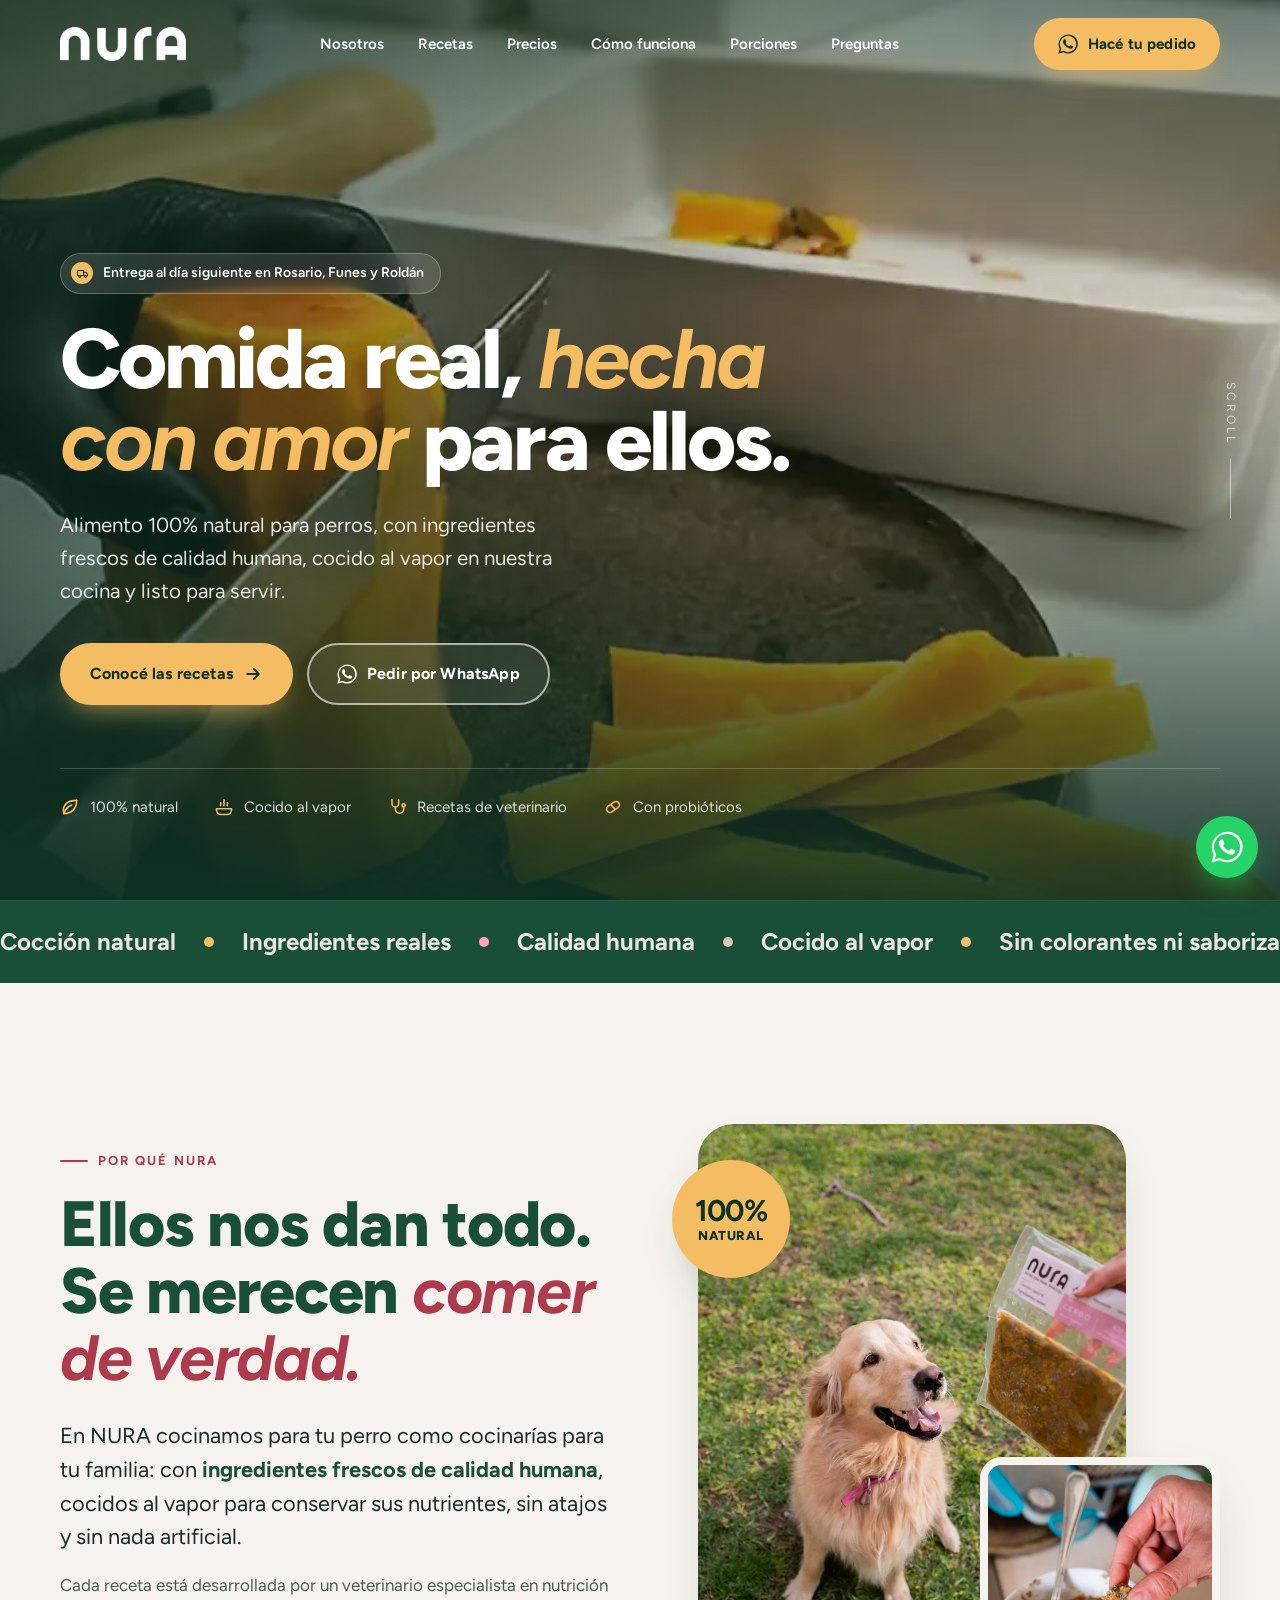
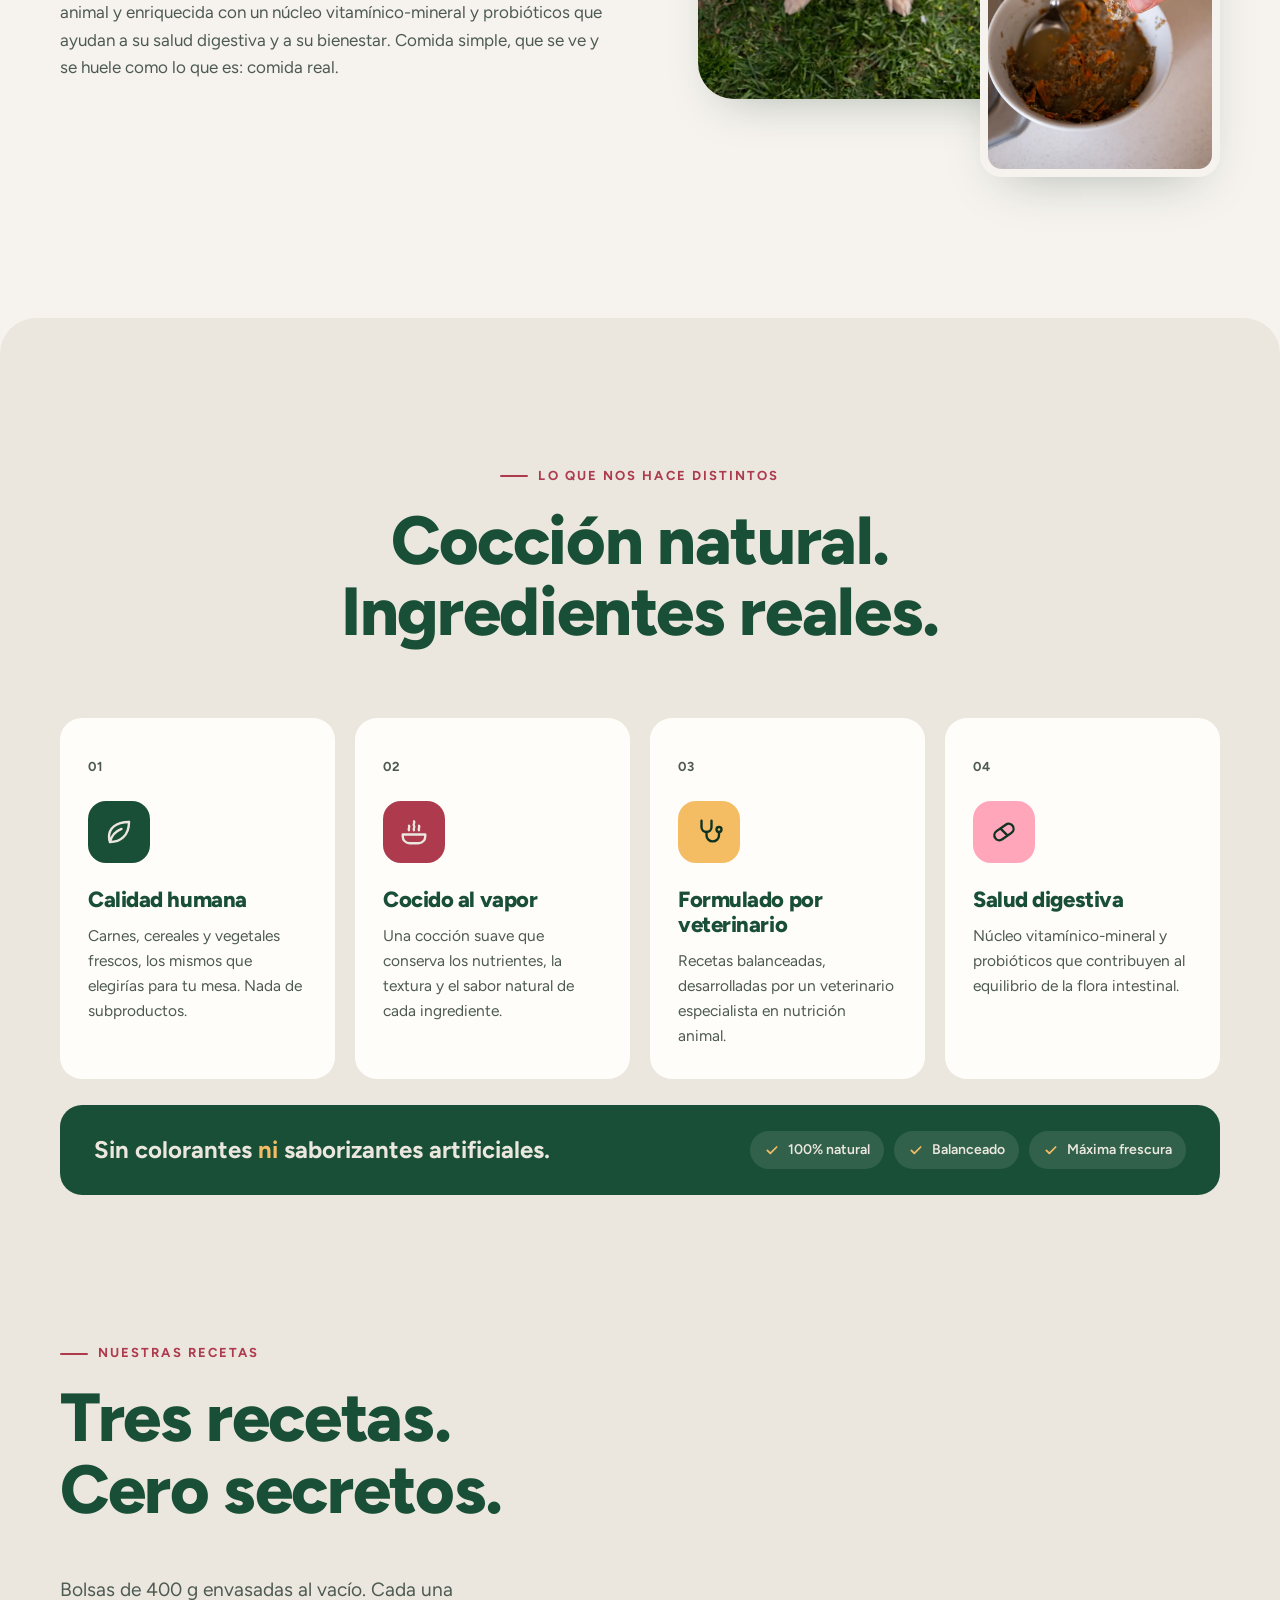
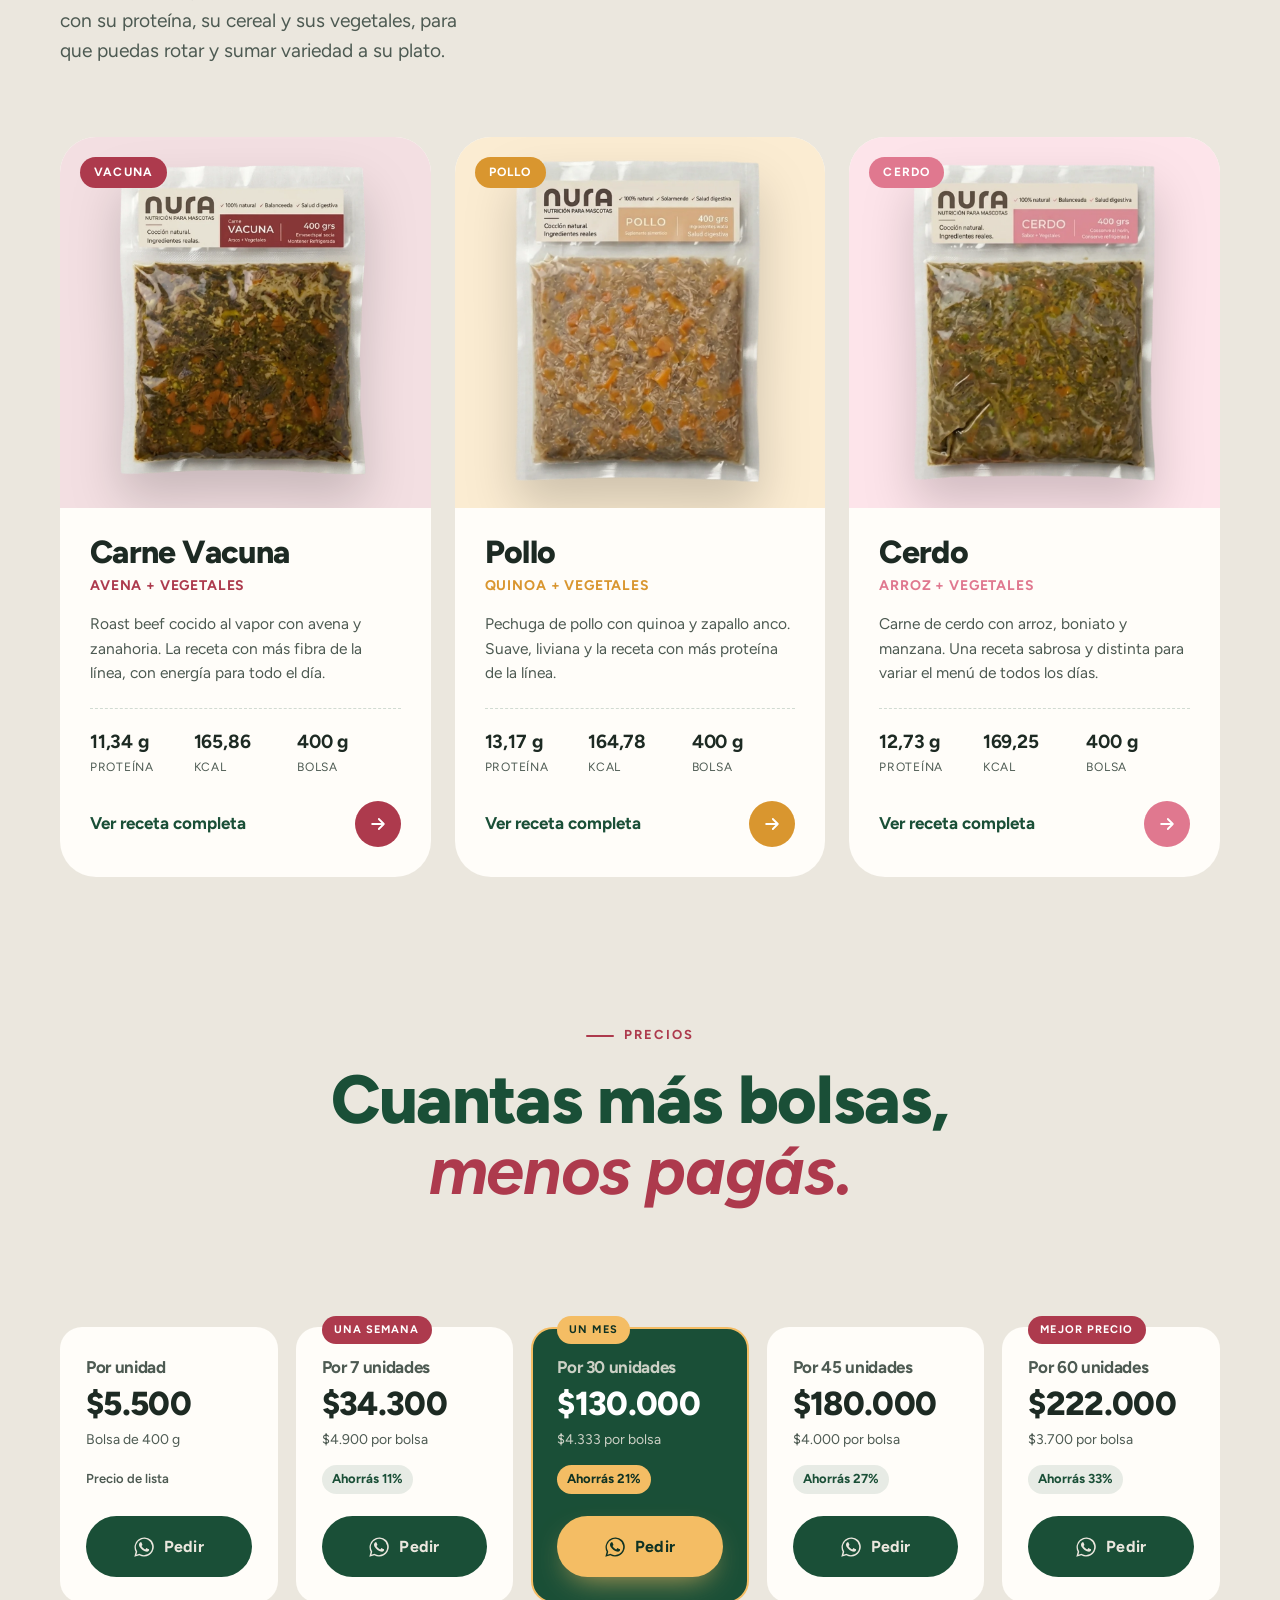
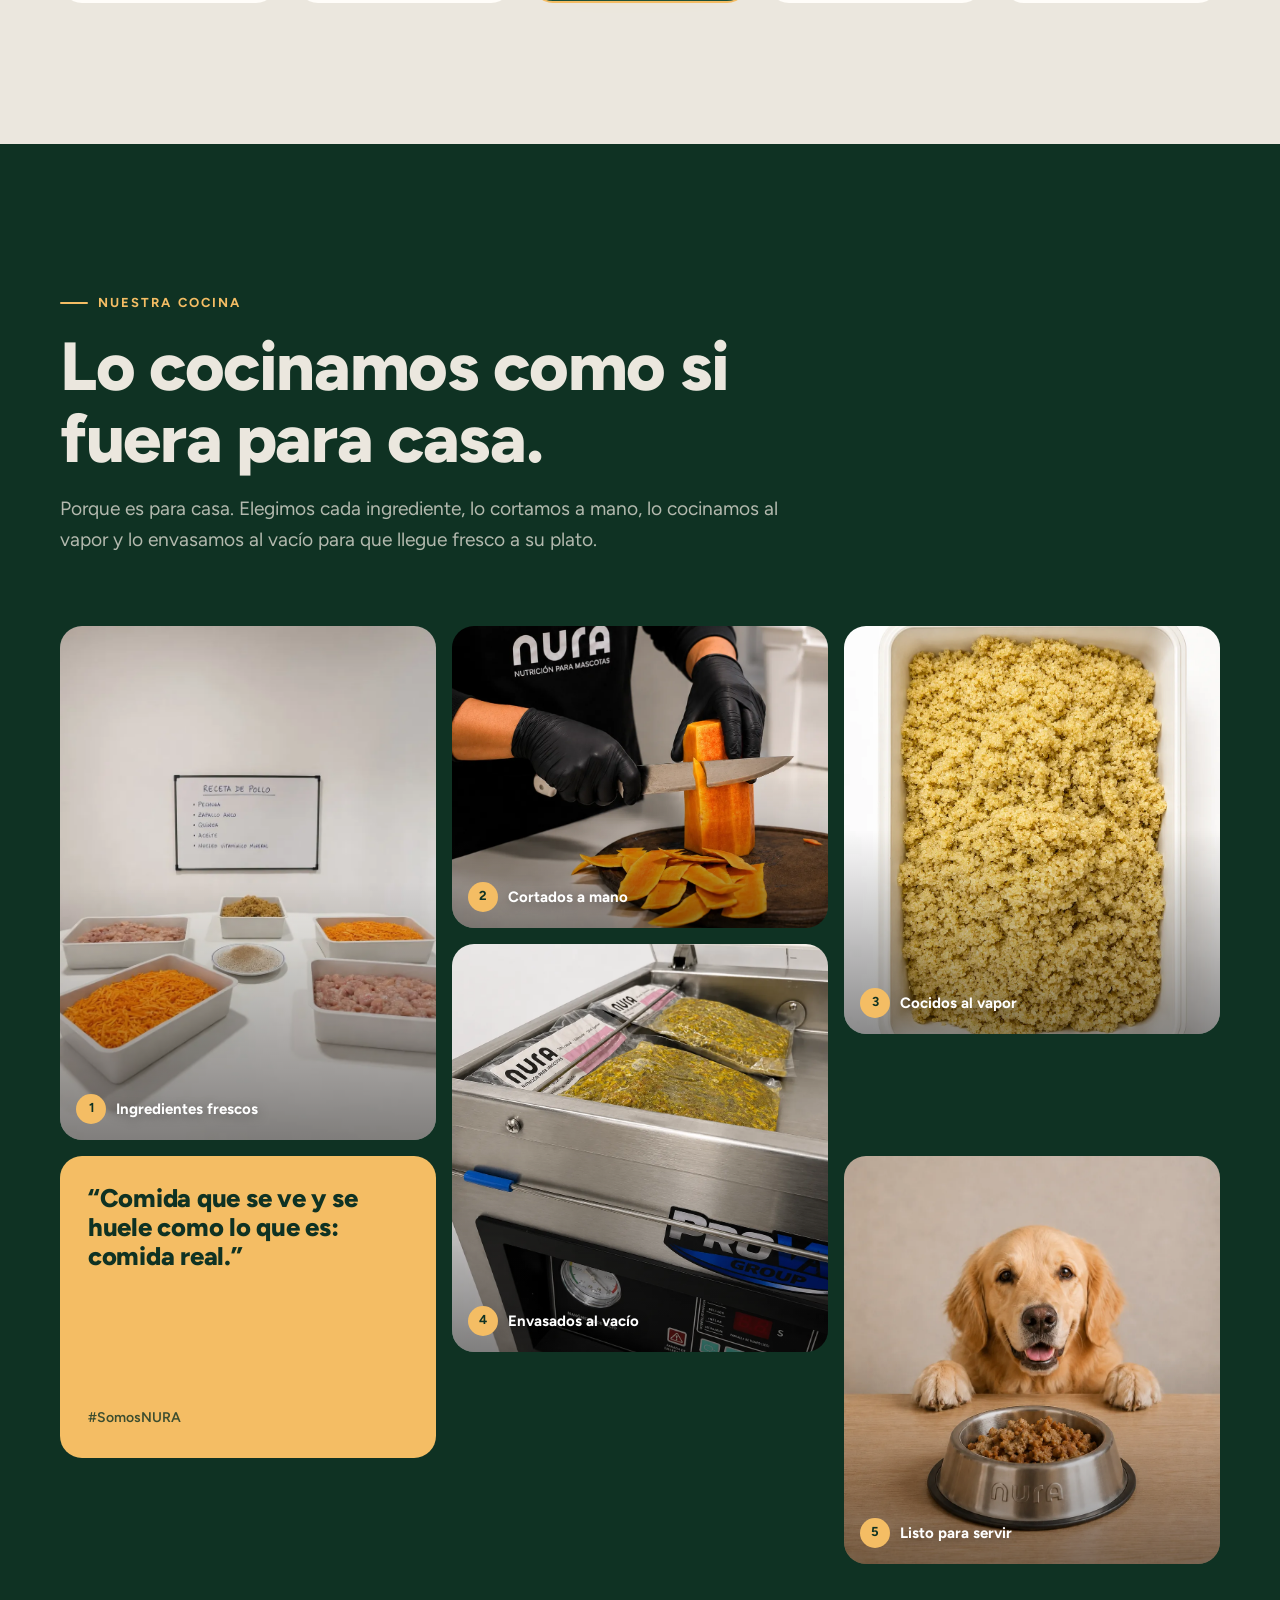
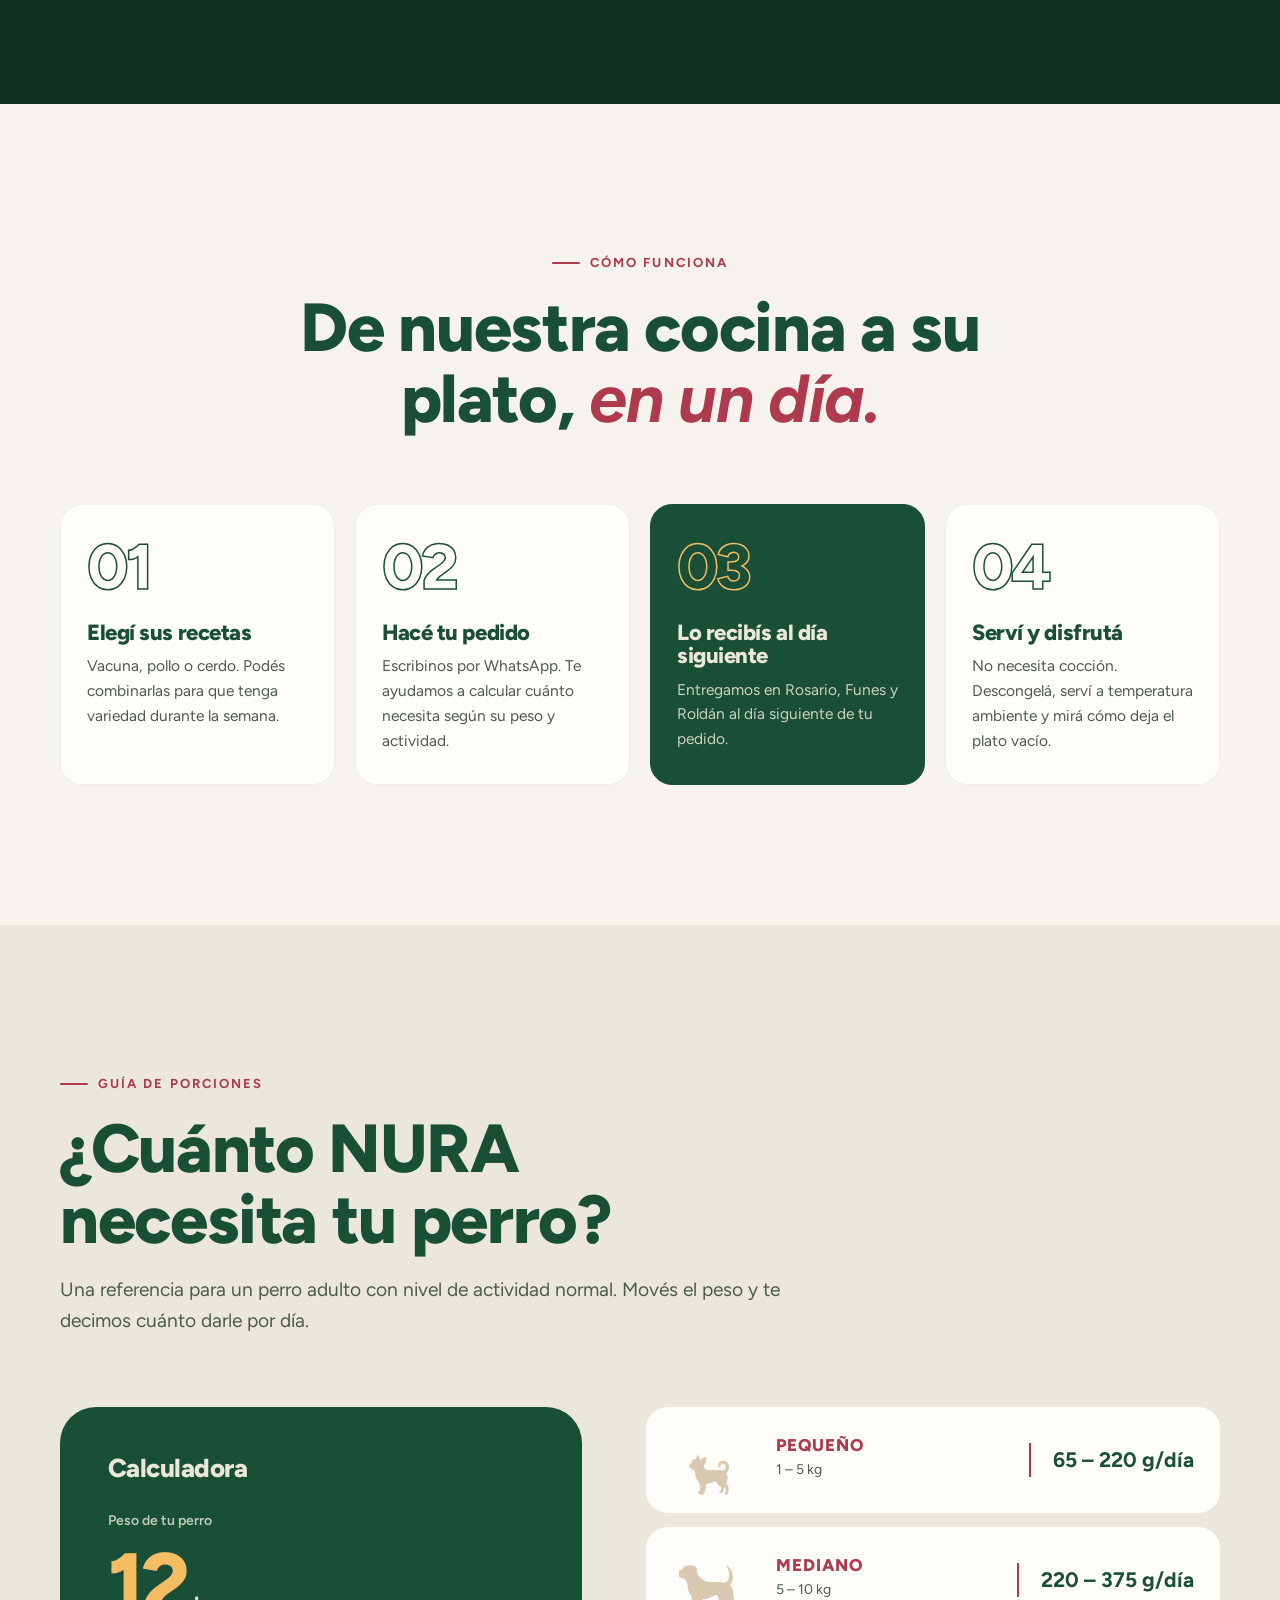
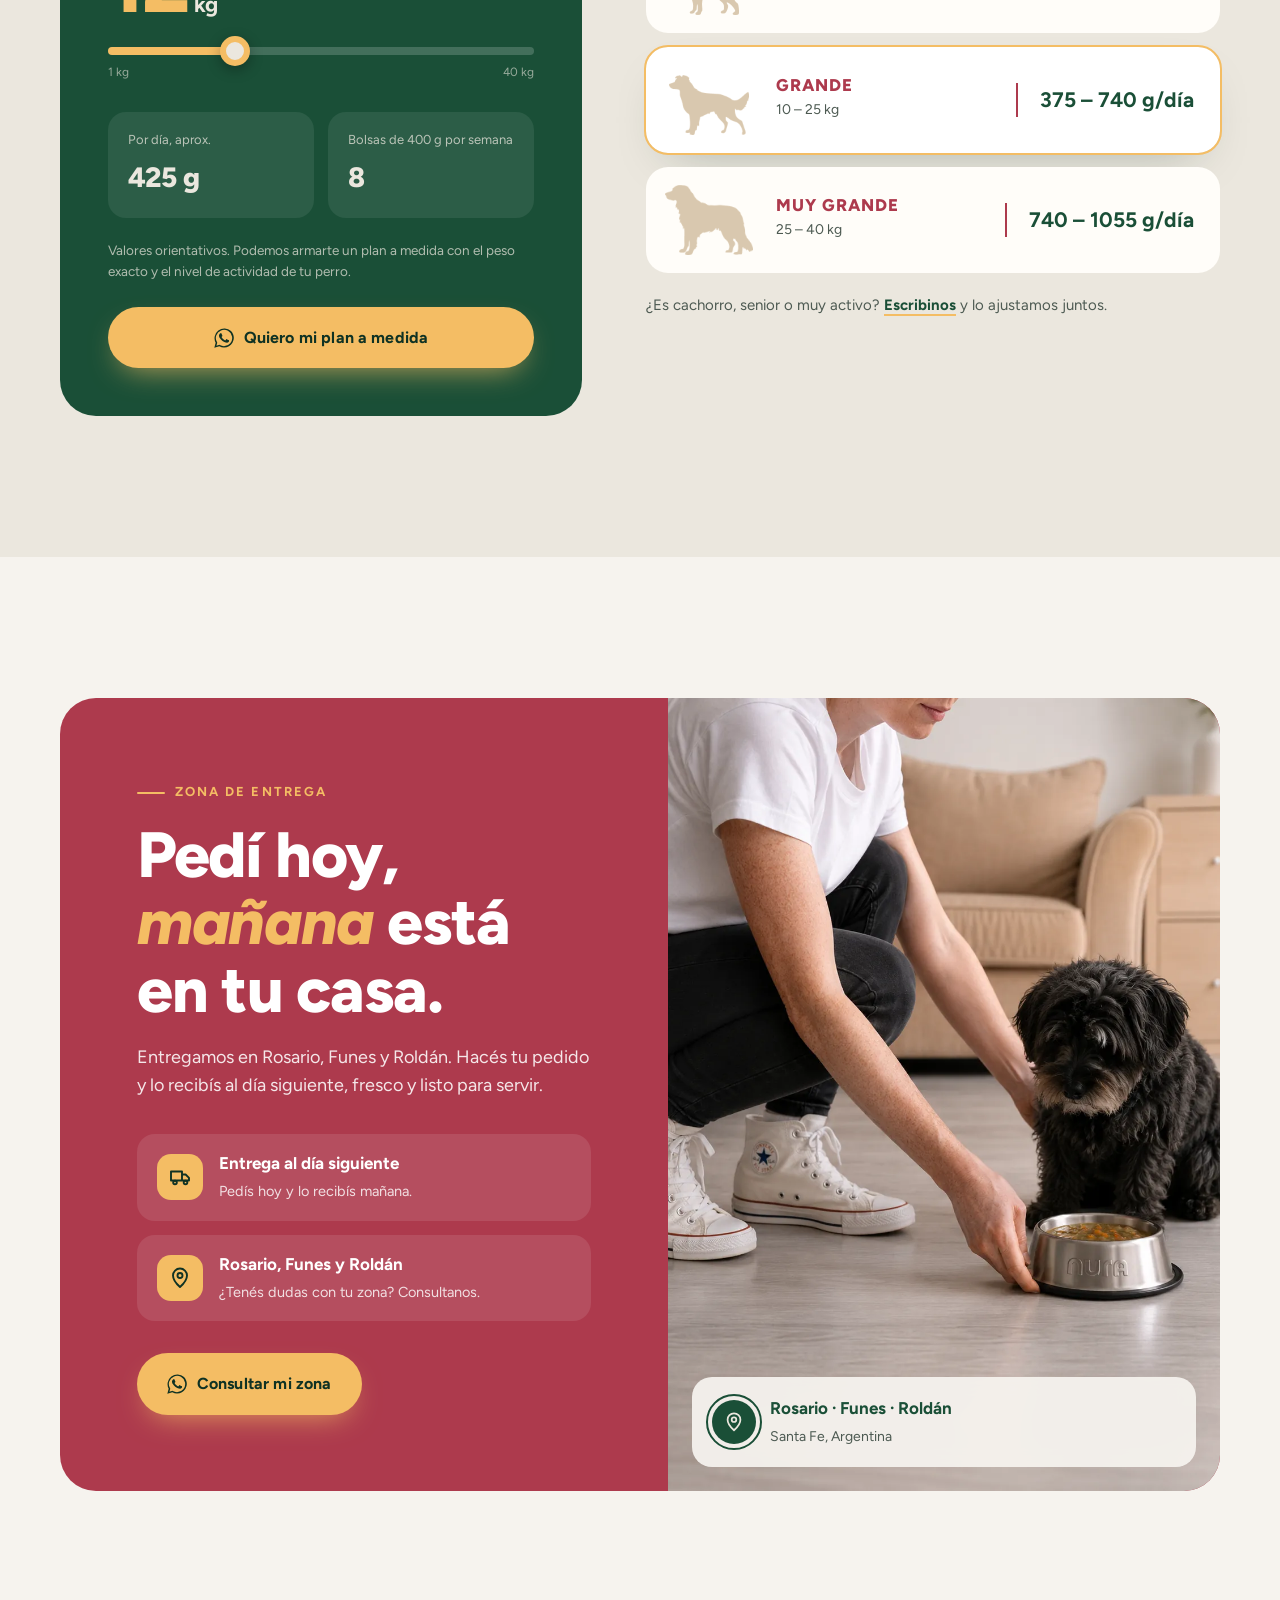
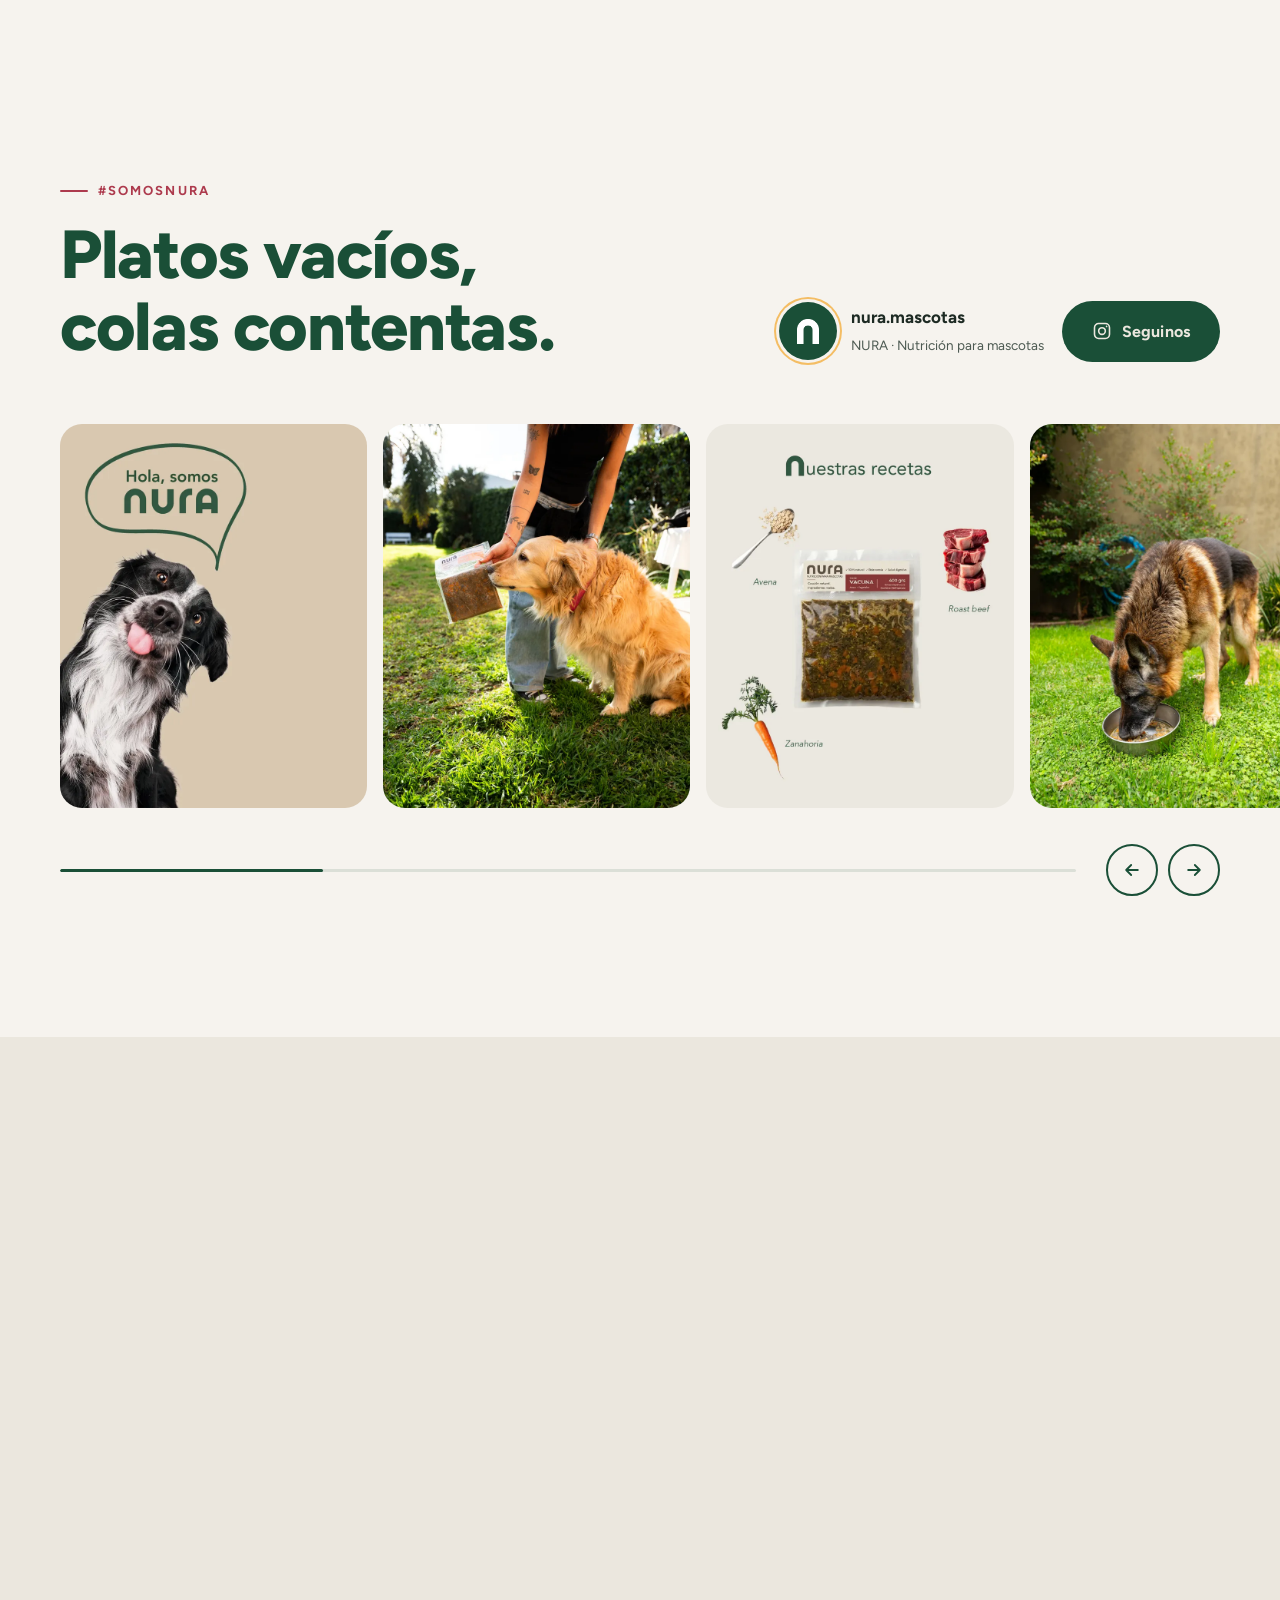
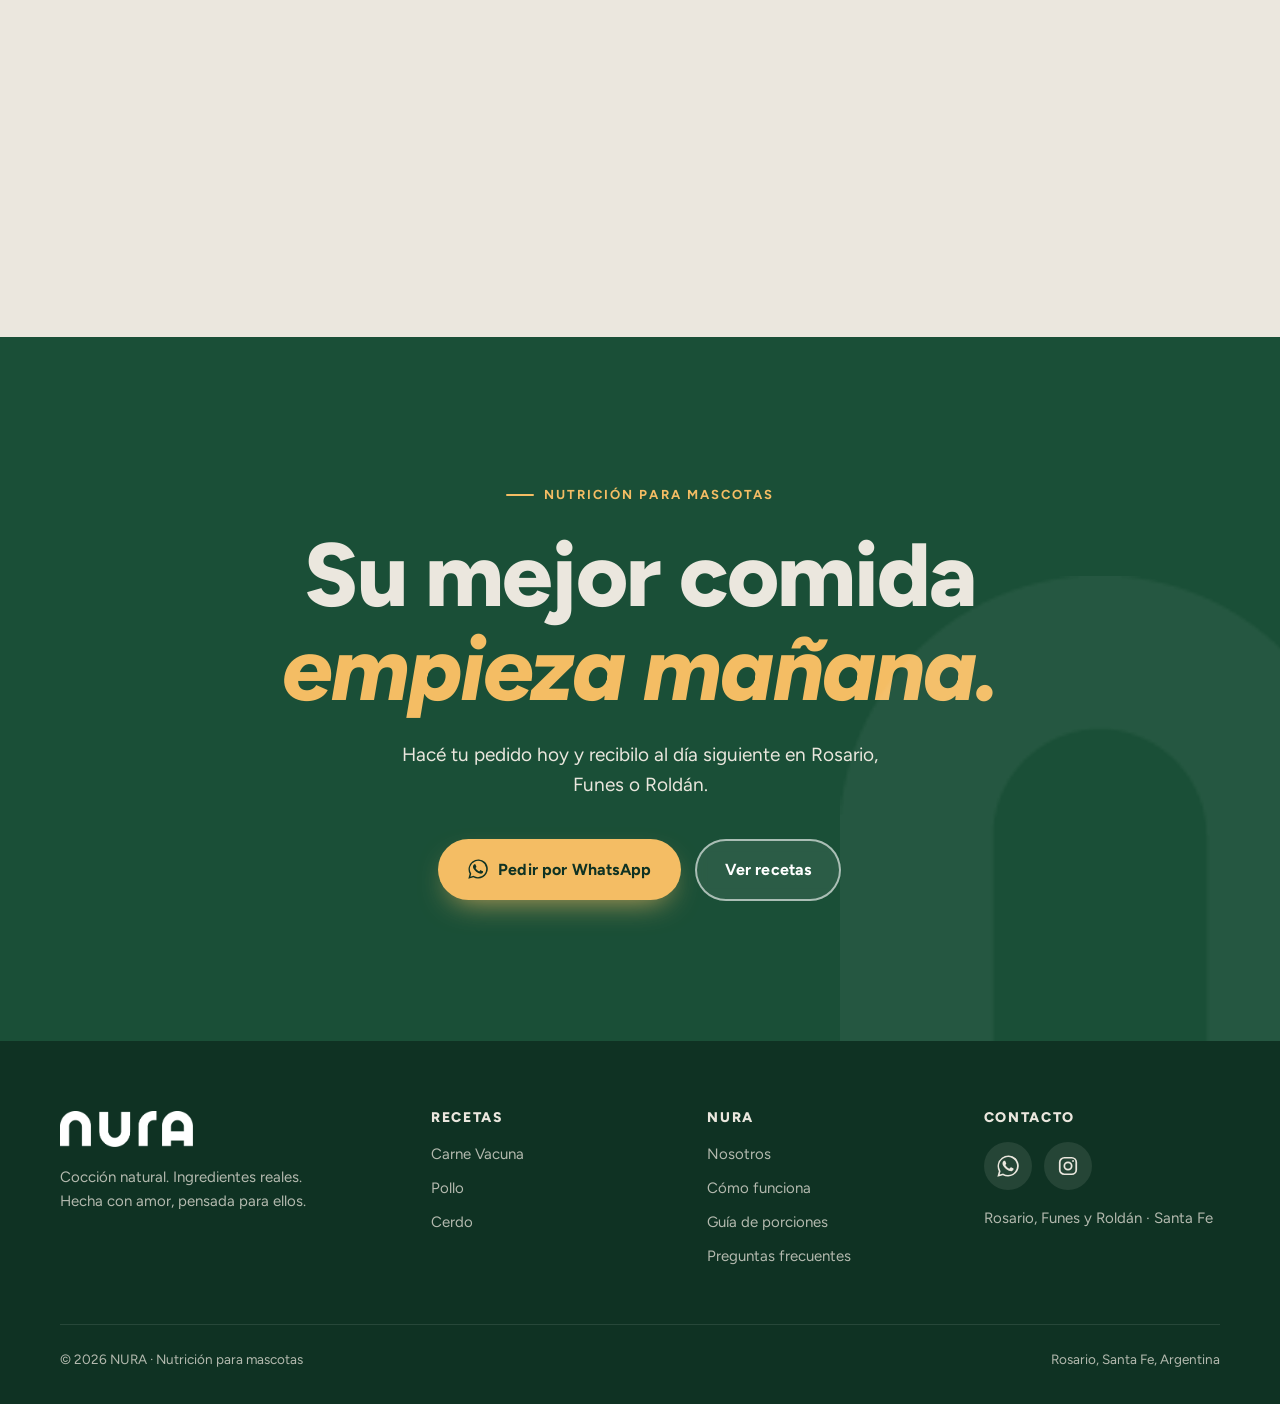
==== commit f23b475b: "Precios por pack, entrega en Funes y Roldán, fotos reales y sin círculo detrás de las bolsas - Nueva" ====
--- a/index.html
+++ b/index.html
@@ -4,11 +4,11 @@
   <meta charset="UTF-8" />
   <meta name="viewport" content="width=device-width, initial-scale=1" />
   <title>NURA · Nutrición natural para mascotas en Rosario</title>
-  <meta name="description" content="Comida 100% natural para perros, con ingredientes frescos de calidad humana y cocida al vapor. Recetas desarrolladas por veterinario. Entrega al día siguiente en Rosario." />
+  <meta name="description" content="Comida 100% natural para perros, con ingredientes frescos de calidad humana y cocida al vapor. Recetas desarrolladas por veterinario. Entrega al día siguiente en Rosario, Funes y Roldán." />
   <meta name="theme-color" content="#1a4f37" />
   <meta property="og:title" content="NURA · Nutrición para mascotas" />
-  <meta property="og:description" content="Cocción natural. Ingredientes reales. Entrega al día siguiente en Rosario." />
-  <meta property="og:image" content="assets/img/galgo-pollo.webp" />
+  <meta property="og:description" content="Cocción natural. Ingredientes reales. Entrega al día siguiente en Rosario, Funes y Roldán." />
+  <meta property="og:image" content="assets/img/real-golden-bolsa.webp" />
   <link rel="icon" type="image/png" href="assets/img/favicon.png" />
   <link rel="preconnect" href="https://fonts.googleapis.com" />
   <link rel="preconnect" href="https://fonts.gstatic.com" crossorigin />
@@ -27,6 +27,7 @@
       <ul class="nav-links" id="navLinks">
         <li><a href="#nosotros">Nosotros</a></li>
         <li><a href="#recetas">Recetas</a></li>
+        <li><a href="#precios">Precios</a></li>
         <li><a href="#como-funciona">Cómo funciona</a></li>
         <li><a href="#porciones">Porciones</a></li>
         <li><a href="#faq">Preguntas</a></li>
@@ -45,7 +46,7 @@
         <source src="assets/video/cocina01.mp4" type="video/mp4" />
       </video>
       <div class="container hero-content">
-        <span class="hero-badge reveal"><span class="dot"><svg><use href="#i-truck"/></svg></span> Entrega al día siguiente en Rosario</span>
+        <span class="hero-badge reveal"><span class="dot"><svg><use href="#i-truck"/></svg></span> Entrega al día siguiente en Rosario, Funes y Roldán</span>
         <h1 class="reveal d1">Comida real, <em>hecha con amor</em> para ellos.</h1>
         <p class="hero-sub reveal d2">Alimento 100% natural para perros, con ingredientes frescos de calidad humana, cocido al vapor en nuestra cocina y listo para servir.</p>
         <div class="hero-ctas reveal d3">
@@ -83,8 +84,8 @@
         </div>
         <div class="manifiesto-fotos reveal d1">
           <div class="sello"><div><b>100%</b>natural</div></div>
-          <div class="f1"><img src="assets/img/galgo-pollo.webp" alt="Galgo feliz junto a una bolsa de NURA pollo" loading="lazy" /></div>
-          <div class="f2"><img src="assets/img/cocina-corte.webp" alt="Cortando pechuga de pollo fresca en la cocina de NURA" loading="lazy" /></div>
+          <div class="f1"><img src="assets/img/real-golden-bolsa.webp" alt="Golden retriever mirando una bolsa de NURA" loading="lazy" /></div>
+          <div class="f2"><img src="assets/img/real-plato.webp" alt="Plato con comida NURA servida" loading="lazy" /></div>
         </div>
       </div>
     </section>
@@ -147,6 +148,18 @@
       </div>
     </section>
 
+    <!-- ============ PRECIOS ============ -->
+    <section class="section precios" id="precios">
+      <div class="container">
+        <div class="section-head center">
+          <span class="eyebrow reveal">Precios</span>
+          <h2 class="reveal d1">Cuantas más bolsas, <span class="accent">menos pagás.</span></h2>
+          <p class="reveal d2">Bolsas de 400 g. Podés combinar las tres recetas como quieras dentro de cada pack.</p>
+        </div>
+        <div class="precios-grid" id="preciosGrid"><!-- generado por JS --></div>
+      </div>
+    </section>
+
     <!-- ============ PROCESO ============ -->
     <section class="section proceso">
       <div class="container">
@@ -176,7 +189,7 @@
         <div class="pasos-grid">
           <article class="paso reveal"><div class="paso-num">01</div><h3>Elegí sus recetas</h3><p>Vacuna, pollo o cerdo. Podés combinarlas para que tenga variedad durante la semana.</p></article>
           <article class="paso reveal d1"><div class="paso-num">02</div><h3>Hacé tu pedido</h3><p>Escribinos por WhatsApp. Te ayudamos a calcular cuánto necesita según su peso y actividad.</p></article>
-          <article class="paso destacado reveal d2"><div class="paso-num">03</div><h3>Lo recibís al día siguiente</h3><p>Entregamos en Rosario al día siguiente de tu pedido.</p></article>
+          <article class="paso destacado reveal d2"><div class="paso-num">03</div><h3>Lo recibís al día siguiente</h3><p>Entregamos en Rosario, Funes y Roldán al día siguiente de tu pedido.</p></article>
           <article class="paso reveal d3"><div class="paso-num">04</div><h3>Serví y disfrutá</h3><p>No necesita cocción. Descongelá, serví a temperatura ambiente y mirá cómo deja el plato vacío.</p></article>
         </div>
       </div>
@@ -219,16 +232,16 @@
           <div class="entrega-texto">
             <span class="eyebrow">Zona de entrega</span>
             <h2>Pedí hoy, <em>mañana</em> está en tu casa.</h2>
-            <p>Por el momento entregamos en Rosario. Hacés tu pedido y lo recibís al día siguiente, fresco y listo para servir.</p>
+            <p>Entregamos en Rosario, Funes y Roldán. Hacés tu pedido y lo recibís al día siguiente, fresco y listo para servir.</p>
             <div class="entrega-datos">
               <div class="entrega-dato"><div class="ic"><svg><use href="#i-truck"/></svg></div><div><b>Entrega al día siguiente</b><span>Pedís hoy y lo recibís mañana.</span></div></div>
-              <div class="entrega-dato"><div class="ic"><svg><use href="#i-pin"/></svg></div><div><b>Rosario</b><span>¿Tenés dudas con tu zona? Consultanos.</span></div></div>
+              <div class="entrega-dato"><div class="ic"><svg><use href="#i-pin"/></svg></div><div><b>Rosario, Funes y Roldán</b><span>¿Tenés dudas con tu zona? Consultanos.</span></div></div>
             </div>
             <a href="#" class="btn btn-primary" data-wa="Hola NURA! Quiero saber si entregan en mi zona 📍"><svg><use href="#i-whatsapp"/></svg> Consultar mi zona</a>
           </div>
           <div class="entrega-img">
             <img src="assets/img/momento-servir.webp" alt="Sirviendo NURA a un perro en casa" loading="lazy" />
-            <div class="entrega-mapa"><div class="pin"><svg><use href="#i-pin"/></svg></div><div><b>Rosario</b><span>Santa Fe, Argentina</span></div></div>
+            <div class="entrega-mapa"><div class="pin"><svg><use href="#i-pin"/></svg></div><div><b>Rosario · Funes · Roldán</b><span>Santa Fe, Argentina</span></div></div>
           </div>
         </div>
       </div>
@@ -277,7 +290,7 @@
           <details class="faq-item reveal"><summary>¿Hay que cocinarla?<span class="mas"></span></summary><div class="resp">No. Ya viene cocida al vapor. Solo tenés que descongelarla y servirla a temperatura ambiente.</div></details>
           <details class="faq-item reveal"><summary>¿Cómo se conserva?<span class="mas"></span></summary><div class="resp">Se mantiene refrigerada y envasada al vacío. Una vez descongelada, se conserva en la heladera hasta 72 horas. Consumir antes de los 10 meses desde su elaboración.</div></details>
           <details class="faq-item reveal"><summary>¿Cuánto le tengo que dar?<span class="mas"></span></summary><div class="resp">Depende del peso y la actividad. Como referencia, un perro adulto de 10 kg come entre 220 y 375 g por día. Usá la <a href="#porciones" style="color:var(--verde);font-weight:700">calculadora</a> o escribinos y te armamos un plan a medida.</div></details>
-          <details class="faq-item reveal"><summary>¿Dónde entregan y cuándo llega?<span class="mas"></span></summary><div class="resp">Por el momento entregamos en Rosario. Los pedidos se entregan al día siguiente.</div></details>
+          <details class="faq-item reveal"><summary>¿Dónde entregan y cuándo llega?<span class="mas"></span></summary><div class="resp">Entregamos en Rosario, Funes y Roldán. Los pedidos se entregan al día siguiente.</div></details>
           <details class="faq-item reveal"><summary>¿Cómo hago la transición desde el alimento balanceado?<span class="mas"></span></summary><div class="resp">De forma gradual, en una semana: <b>días 1 y 2</b>, 25% NURA y 75% balanceado; <b>días 3 y 4</b>, mitad y mitad; <b>días 5 y 6</b>, 75% NURA y 25% balanceado; y <b>del día 7 en adelante</b>, 100% NURA. Si tenés dudas, te acompañamos por WhatsApp.</div></details>
         </div>
       </div>
@@ -289,7 +302,7 @@
       <div class="container">
         <span class="eyebrow reveal">Nutrición para mascotas</span>
         <h2 class="reveal d1">Su mejor comida <em>empieza mañana.</em></h2>
-        <p class="reveal d2">Hacé tu pedido hoy y recibilo al día siguiente en Rosario.</p>
+        <p class="reveal d2">Hacé tu pedido hoy y recibilo al día siguiente en Rosario, Funes o Roldán.</p>
         <div class="btns reveal d3">
           <a href="#" class="btn btn-primary" data-wa="Hola NURA! Quiero hacer un pedido 🐶"><svg><use href="#i-whatsapp"/></svg> Pedir por WhatsApp</a>
           <a href="#recetas" class="btn btn-ghost">Ver recetas</a>
@@ -325,7 +338,7 @@
             <a href="#" class="red red-wa" data-wa="Hola NURA!" aria-label="WhatsApp +54 9 341 643-2696" title="WhatsApp"><svg><use href="#i-whatsapp"/></svg></a>
             <a href="#" class="red red-ig ig-link" target="_blank" rel="noopener" aria-label="Instagram @nura.mascotas" title="Instagram"><svg><use href="#i-instagram"/></svg></a>
           </div>
-          <p class="footer-zona">Rosario, Santa Fe</p>
+          <p class="footer-zona">Rosario, Funes y Roldán · Santa Fe</p>
         </div>
       </div>
       <div class="footer-bottom">
--- a/css/styles.css
+++ b/css/styles.css
@@ -387,12 +387,6 @@
   display: grid; place-items: center;
   overflow: hidden;
 }
-.receta-img::before {
-  content: ""; position: absolute; width: 78%; aspect-ratio: 1; border-radius: 50%;
-  background: var(--c); opacity: 0.16;
-  transition: transform 0.7s var(--ease);
-}
-.receta:hover .receta-img::before { transform: scale(1.12); }
 .receta-img img {
   position: relative; width: 70%; height: auto;
   filter: drop-shadow(0 25px 25px rgba(0, 0, 0, 0.18));
@@ -770,10 +764,6 @@
   position: relative; aspect-ratio: 1; border-radius: var(--radio-lg);
   background: var(--blanco); display: grid; place-items: center; overflow: hidden;
 }
-.prod-visual::before {
-  content: ""; position: absolute; width: 80%; aspect-ratio: 1; border-radius: 50%;
-  background: var(--c); opacity: 0.14;
-}
 .prod-visual img.bolsa {
   position: relative; width: 68%; filter: drop-shadow(0 35px 35px rgba(0, 0, 0, 0.2));
   animation: flotar 6s ease-in-out infinite;
@@ -853,6 +843,39 @@
 #tablaPorcionesProd { max-width: 860px; }
 .otras .recetas-grid { grid-template-columns: repeat(2, 1fr); max-width: 860px; margin: 0 auto; }
 
+/* ---------- Precios ---------- */
+.precios { background: var(--crema); padding-top: 0; }
+.precios-grid { display: grid; grid-template-columns: repeat(5, 1fr); gap: 18px; align-items: stretch; }
+.precio {
+  position: relative; display: flex; flex-direction: column; align-items: flex-start;
+  background: var(--blanco); border-radius: var(--radio); padding: 30px 24px 24px;
+  border: 2px solid transparent;
+}
+.precio.destacado { background: var(--verde); color: var(--crema); border-color: var(--mostaza); }
+.precio-nota {
+  position: absolute; top: -13px; left: 24px;
+  padding: 5px 12px; border-radius: 999px; background: var(--bordo); color: #fff;
+  font-size: 11px; font-weight: 700; letter-spacing: 0.1em; text-transform: uppercase;
+}
+.precio.destacado .precio-nota { background: var(--mostaza); color: var(--verde-900); }
+.precio h3 { font-size: 17px; font-weight: 700; color: var(--tinta-suave); }
+.precio.destacado h3 { color: var(--crema); opacity: 0.85; }
+.precio-total { font-size: clamp(30px, 2.6vw, 38px); font-weight: 800; letter-spacing: -0.02em; color: var(--tinta); margin-top: 10px; line-height: 1; }
+.precio.destacado .precio-total { color: #fff; }
+.precio-unit { font-size: 14px; color: var(--tinta-suave); margin-top: 8px; }
+.precio.destacado .precio-unit { color: var(--crema); opacity: 0.85; }
+.precio-ahorro {
+  display: inline-block; margin-top: 14px; padding: 4px 10px; border-radius: 999px;
+  background: rgba(26, 79, 55, 0.1); color: var(--verde); font-size: 13px; font-weight: 700;
+}
+.precio-ahorro.vacio { background: transparent; color: var(--tinta-suave); padding-left: 0; font-weight: 600; }
+.precio.destacado .precio-ahorro { background: var(--mostaza); color: var(--verde-900); }
+.precio .btn { margin-top: auto; width: 100%; justify-content: center; }
+.precio-ahorro + .btn { margin-top: 22px; }
+.precio-prod { margin-top: 14px; font-size: 15px; color: var(--tinta-suave); }
+.precio-prod b { font-size: 20px; color: var(--tinta); }
+.precio-prod a { color: var(--c, var(--verde)); font-weight: 700; text-decoration: underline; }
+
 /* ---------- Reveal on scroll ---------- */
 .reveal { opacity: 0; transform: translateY(40px); transition: opacity 1s var(--ease), transform 1s var(--ease); }
 .reveal.visible { opacity: 1; transform: none; }
@@ -870,6 +893,7 @@
    ========================================================== */
 @media (max-width: 1080px) {
   .pilares-grid, .pasos-grid { grid-template-columns: repeat(2, 1fr); }
+  .precios-grid { grid-template-columns: repeat(3, 1fr); row-gap: 30px; }
   .footer-grid { grid-template-columns: 1fr 1fr; }
 }
 
@@ -907,6 +931,7 @@
   .hero-ctas .btn { flex: 1 1 100%; }
   .hero-meta { display: grid; grid-template-columns: 1fr 1fr; gap: 12px; padding-right: 60px; font-size: 14px; }
   .pilares-grid, .pasos-grid { grid-template-columns: 1fr; }
+  .precios-grid { grid-template-columns: 1fr; max-width: 420px; margin: 0 auto; }
   .sin-artificiales { padding: 24px; }
   .fila-porcion { grid-template-columns: 60px 1fr; gap: 14px; padding: 16px; }
   .fila-porcion .perro { width: 60px; height: 50px; }
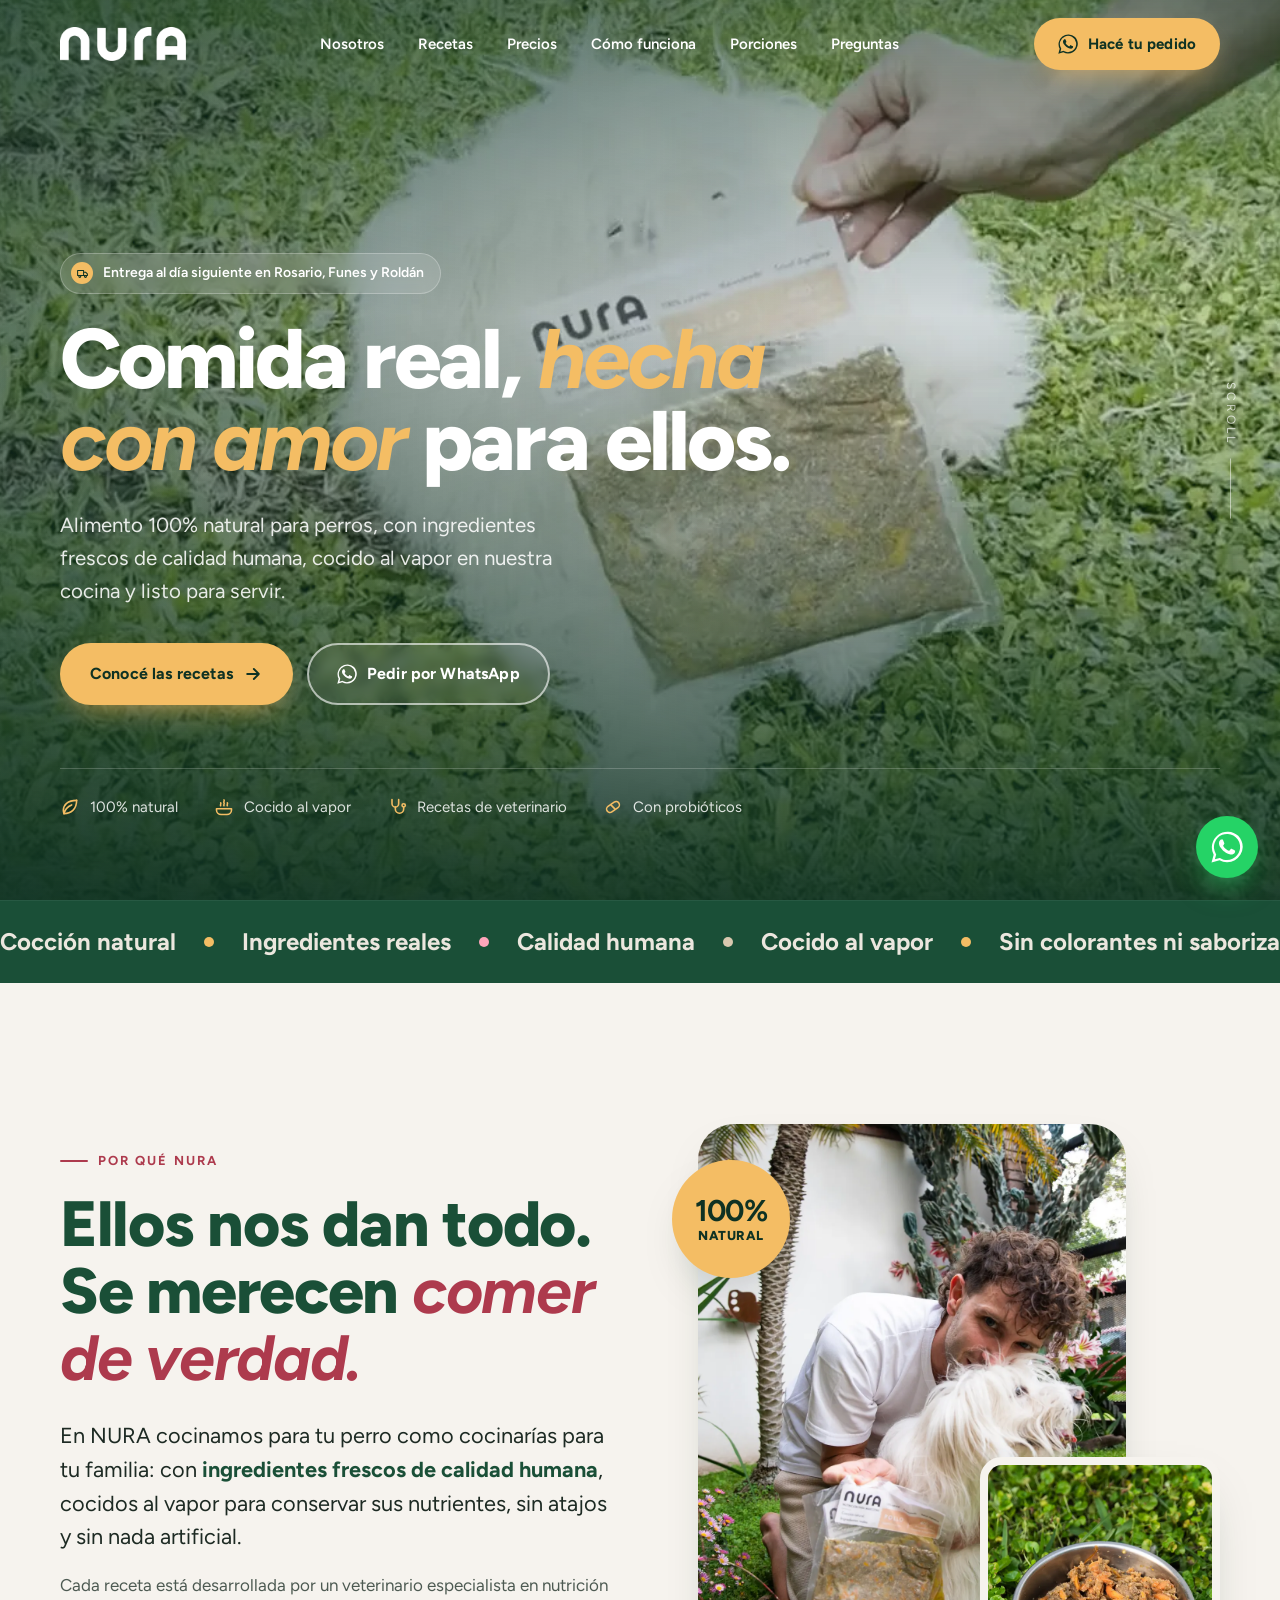
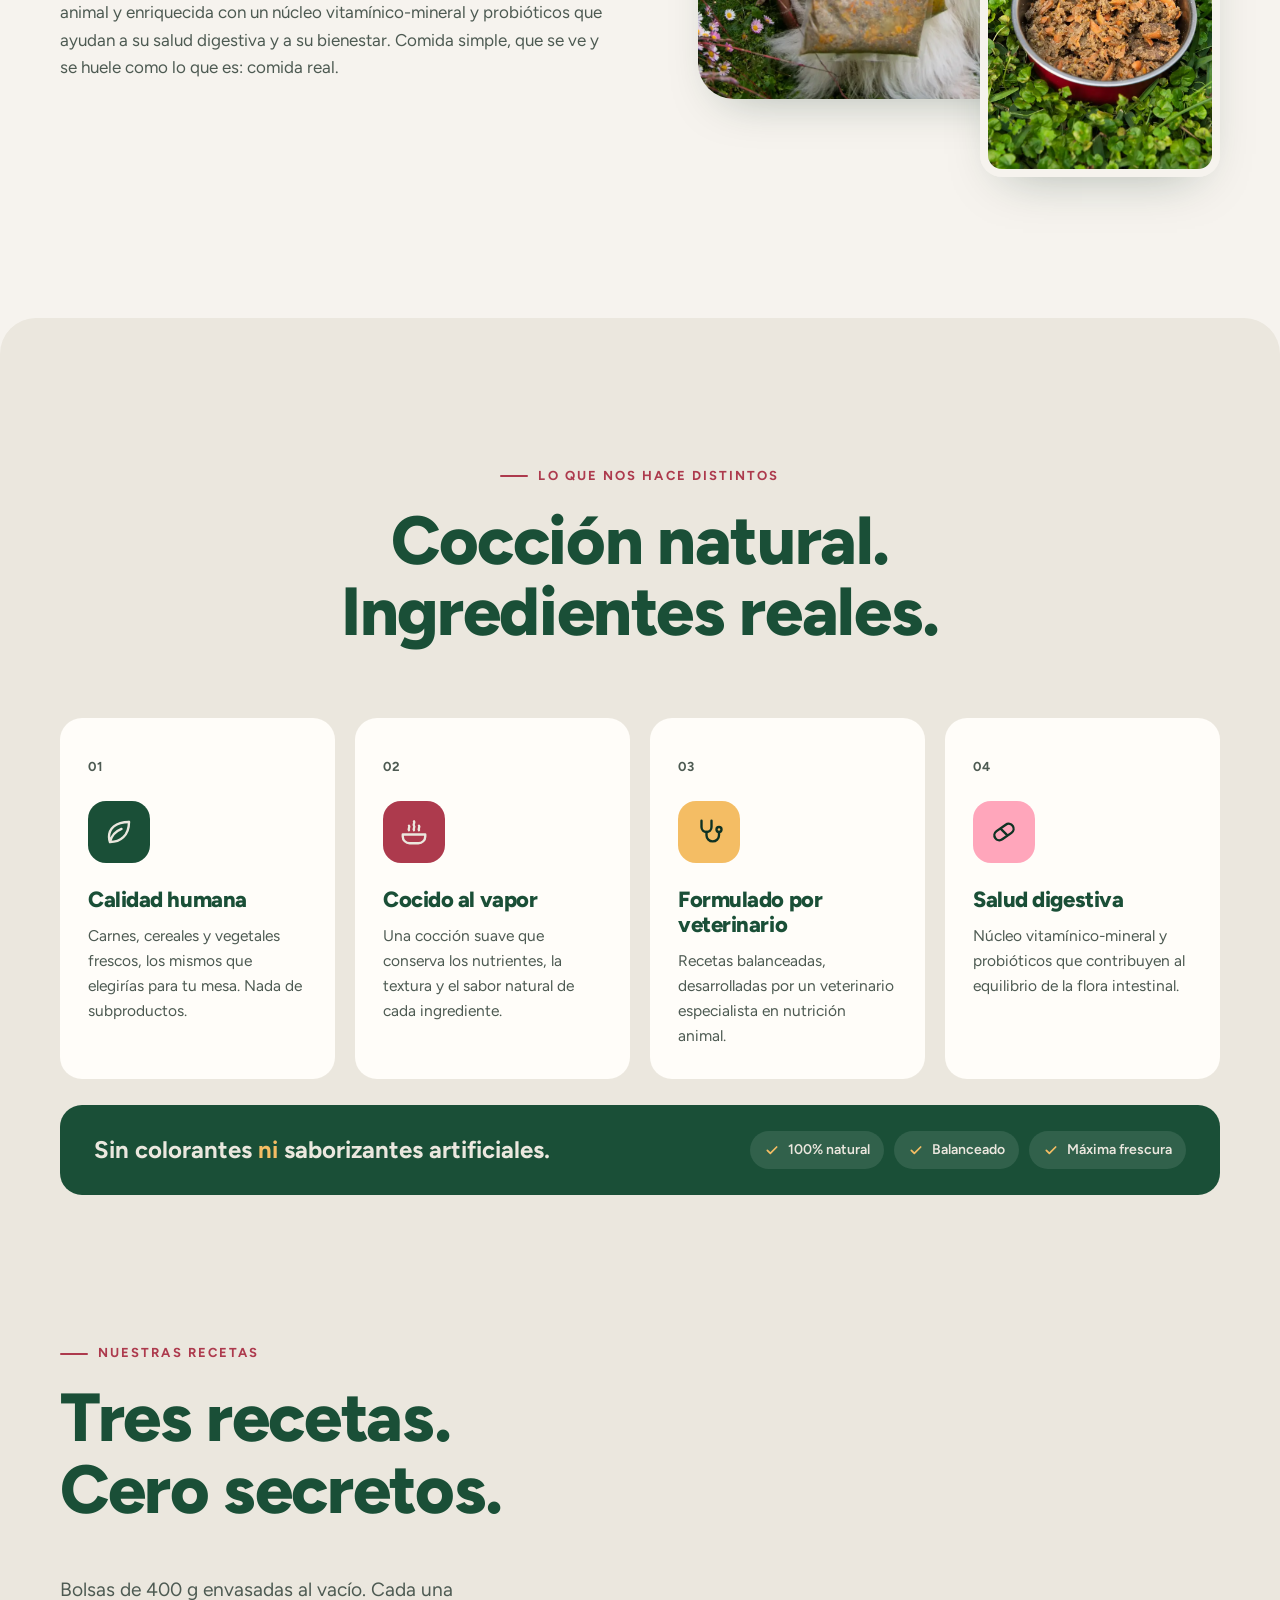
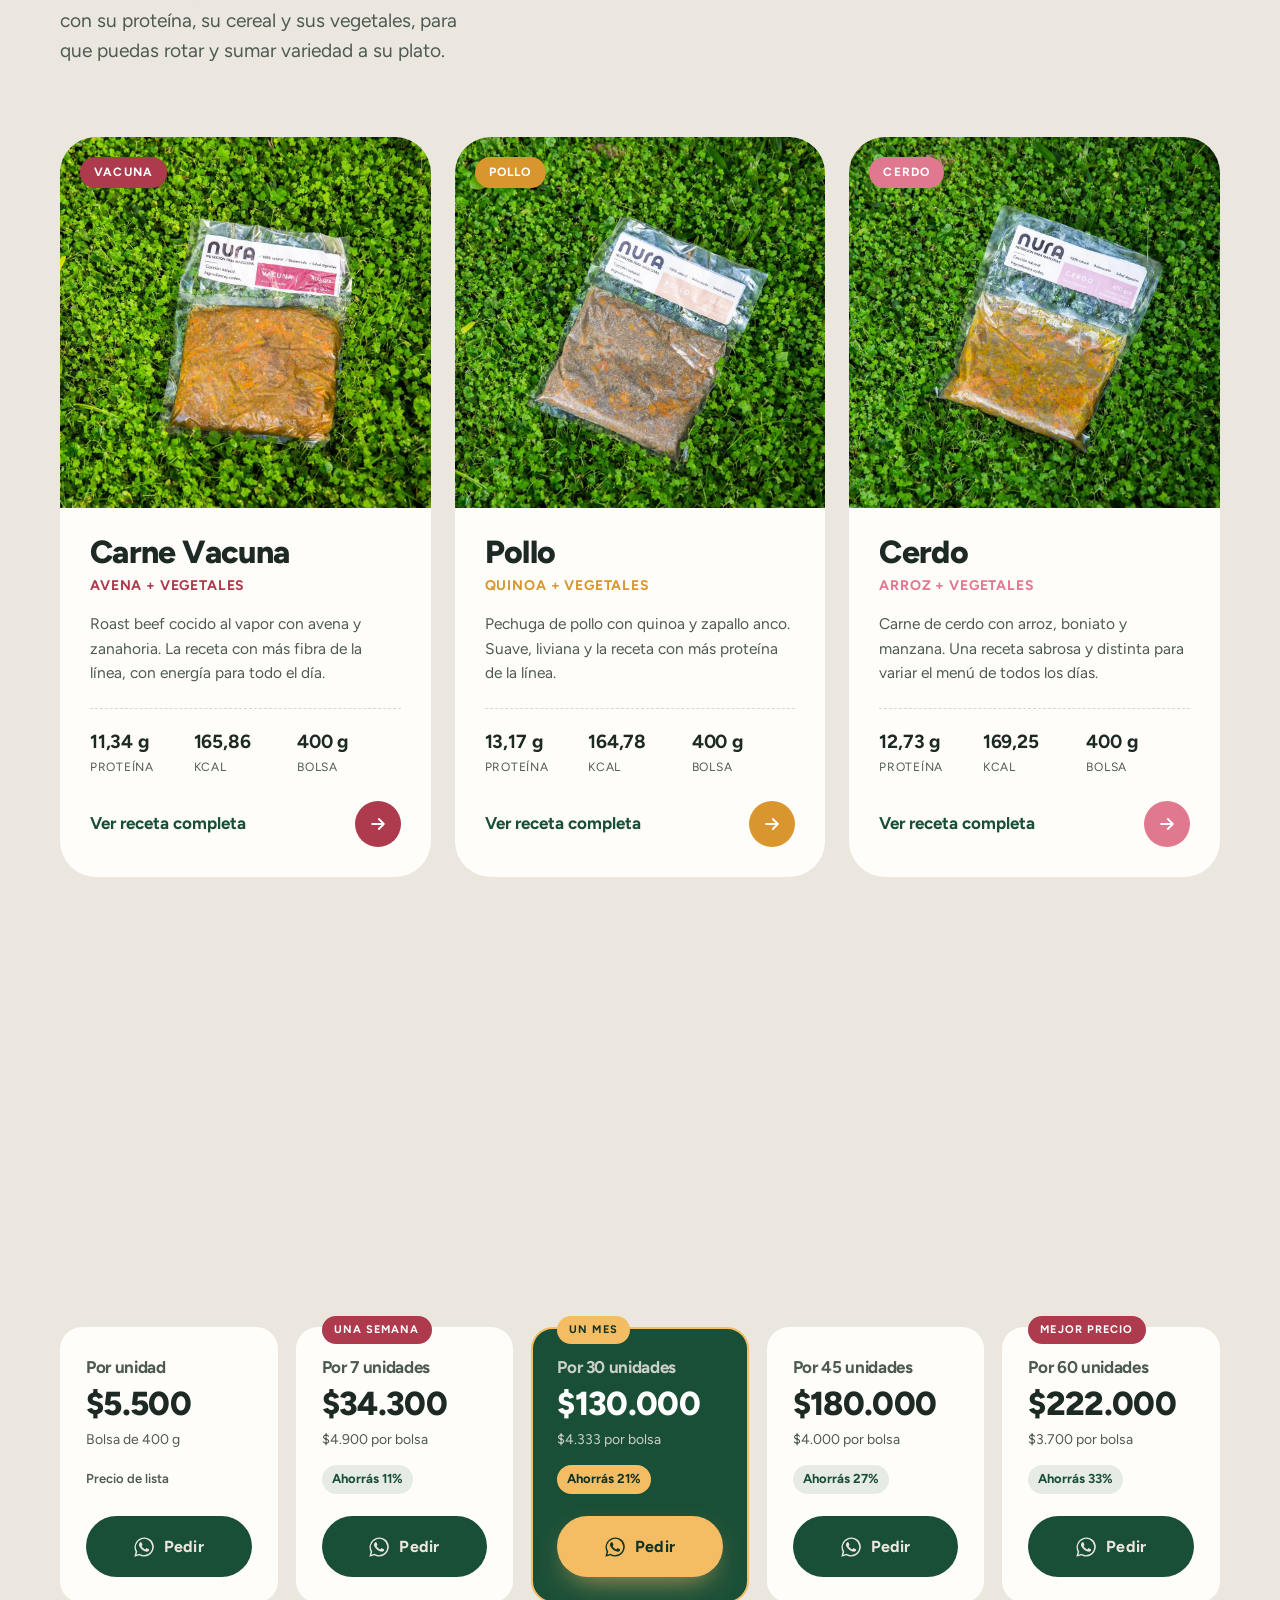
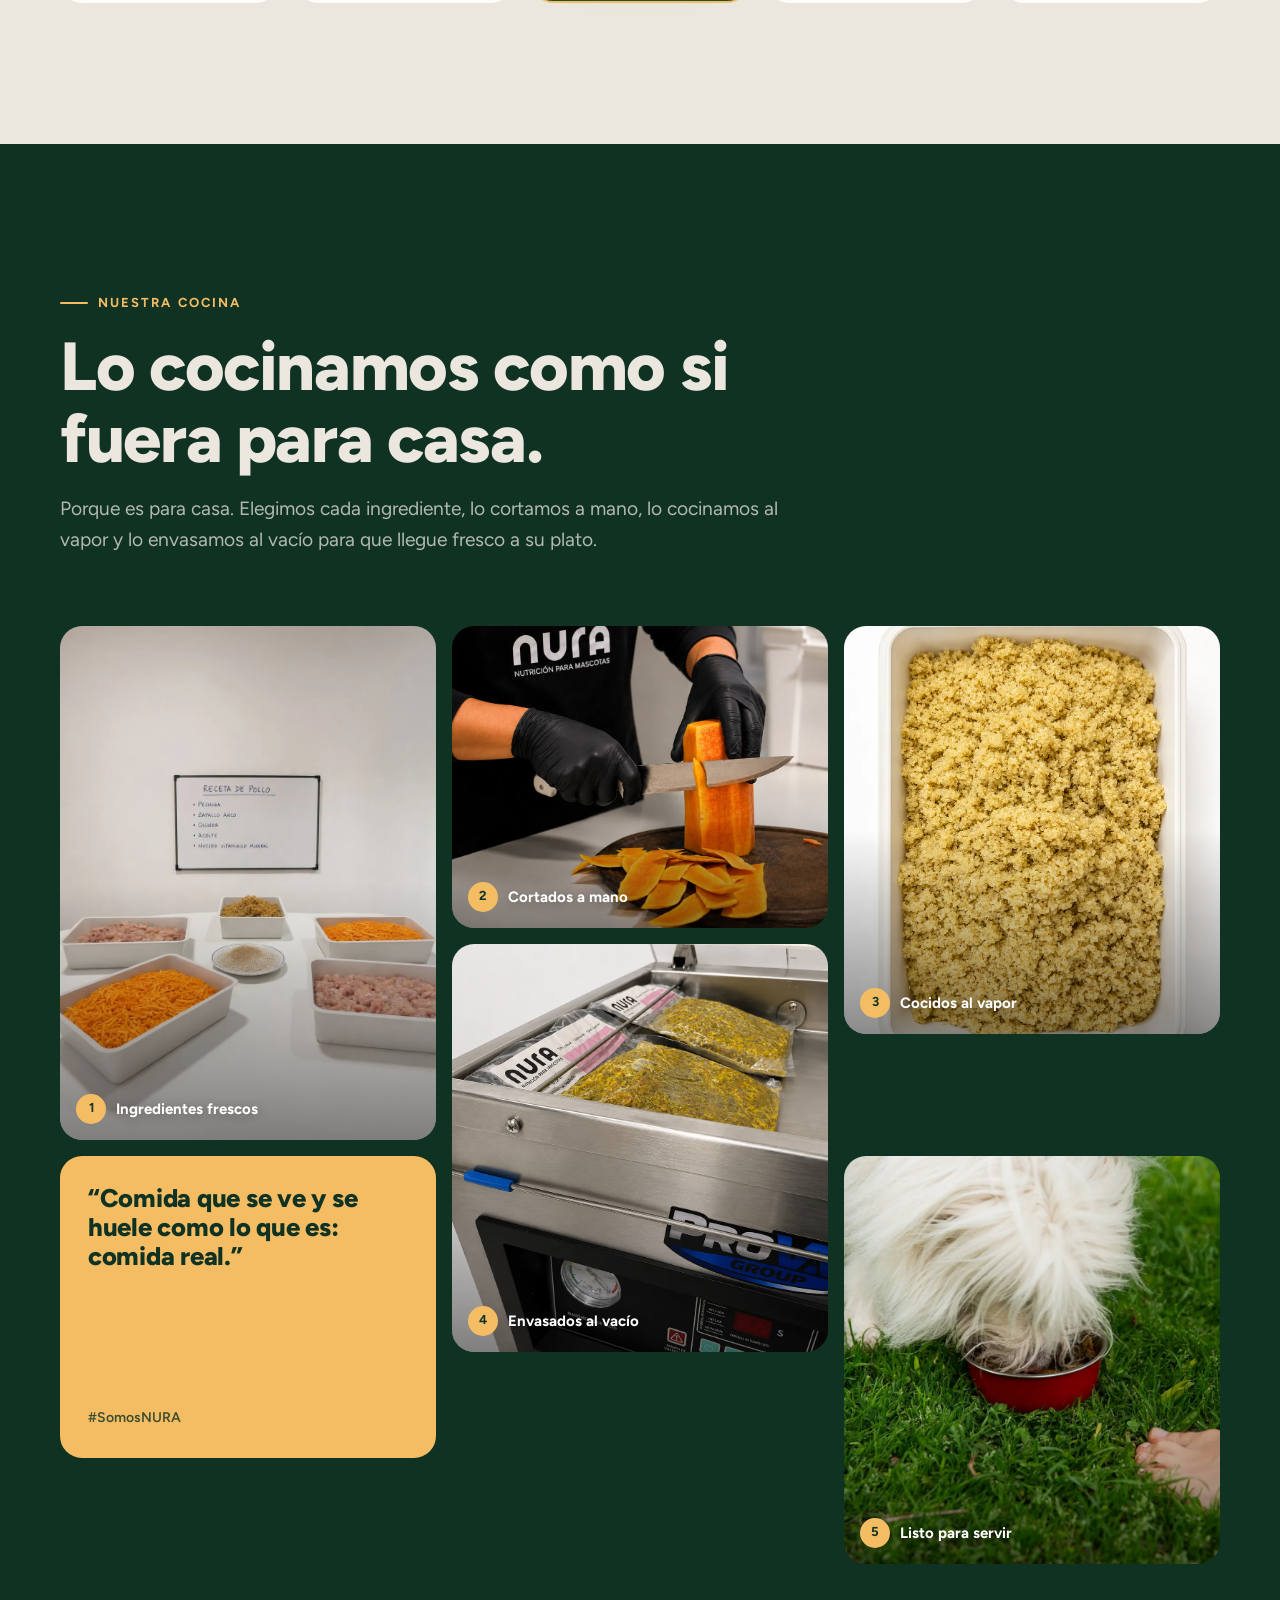
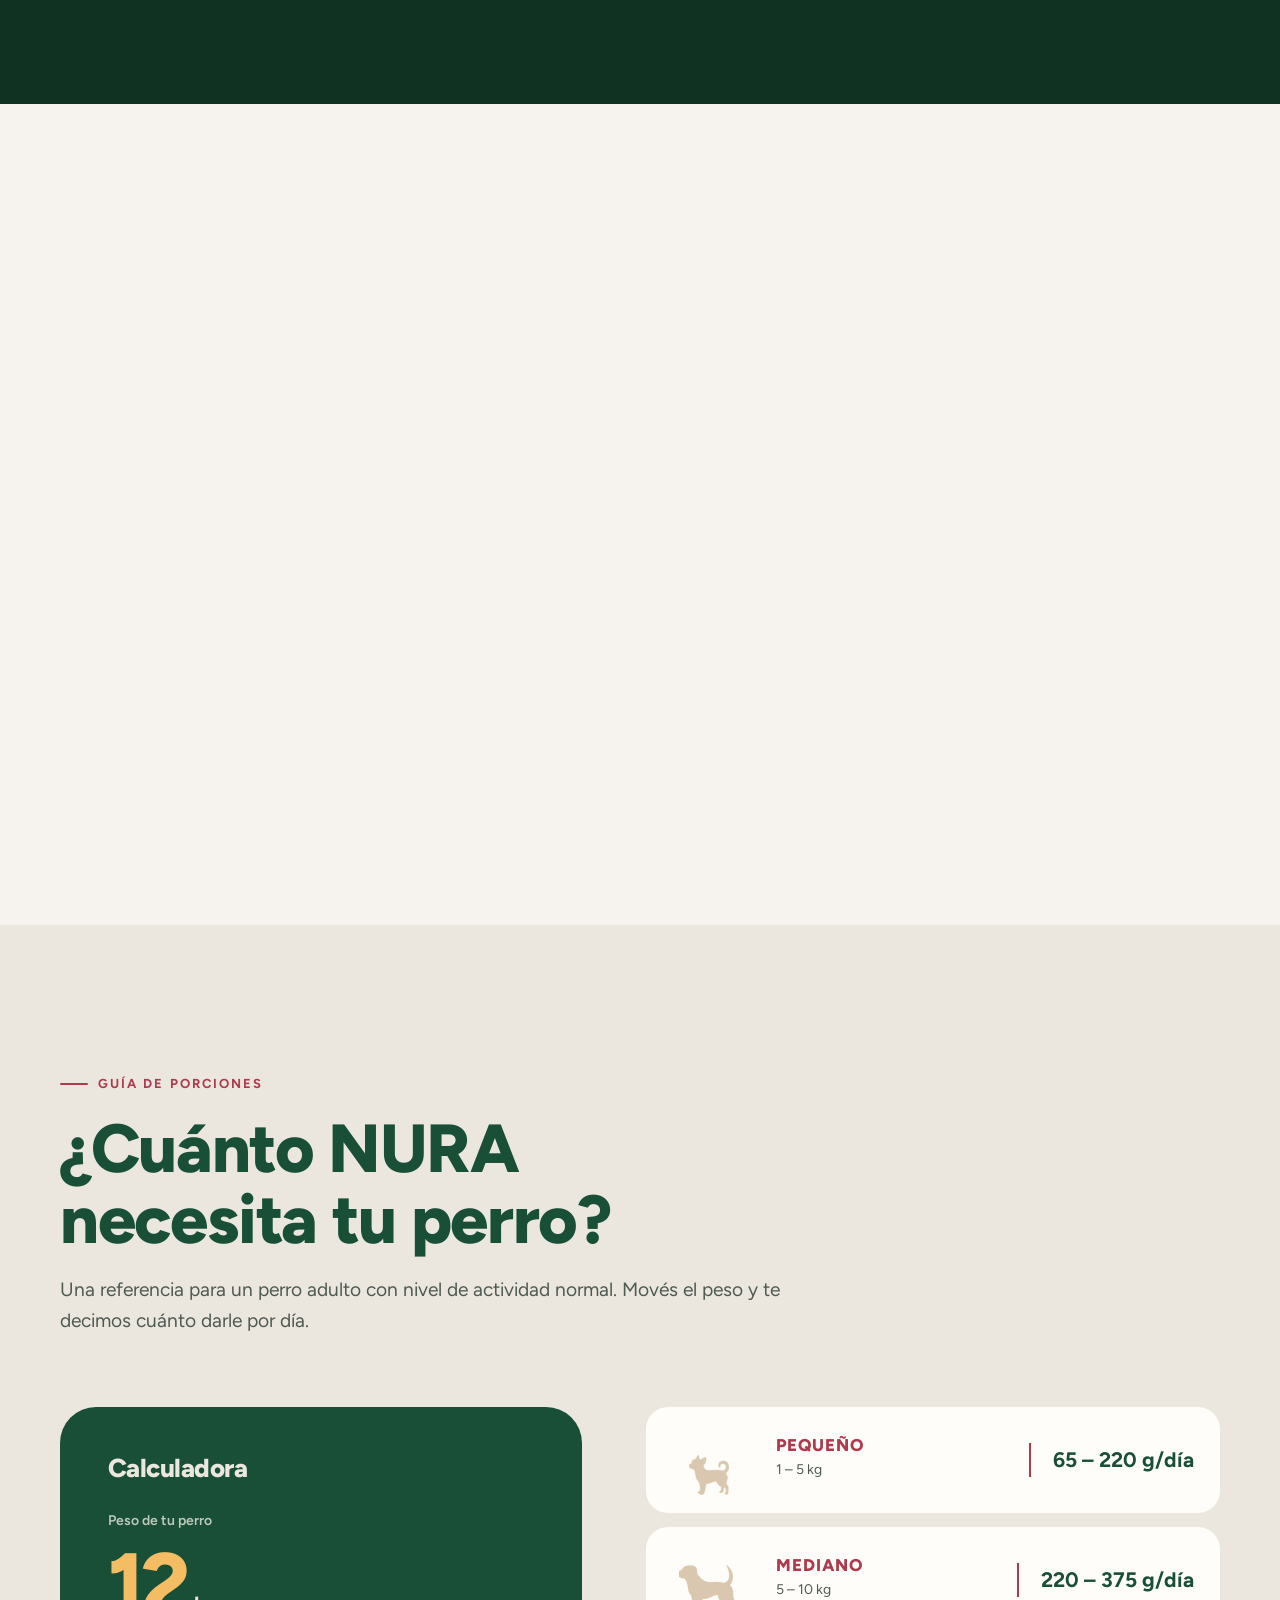
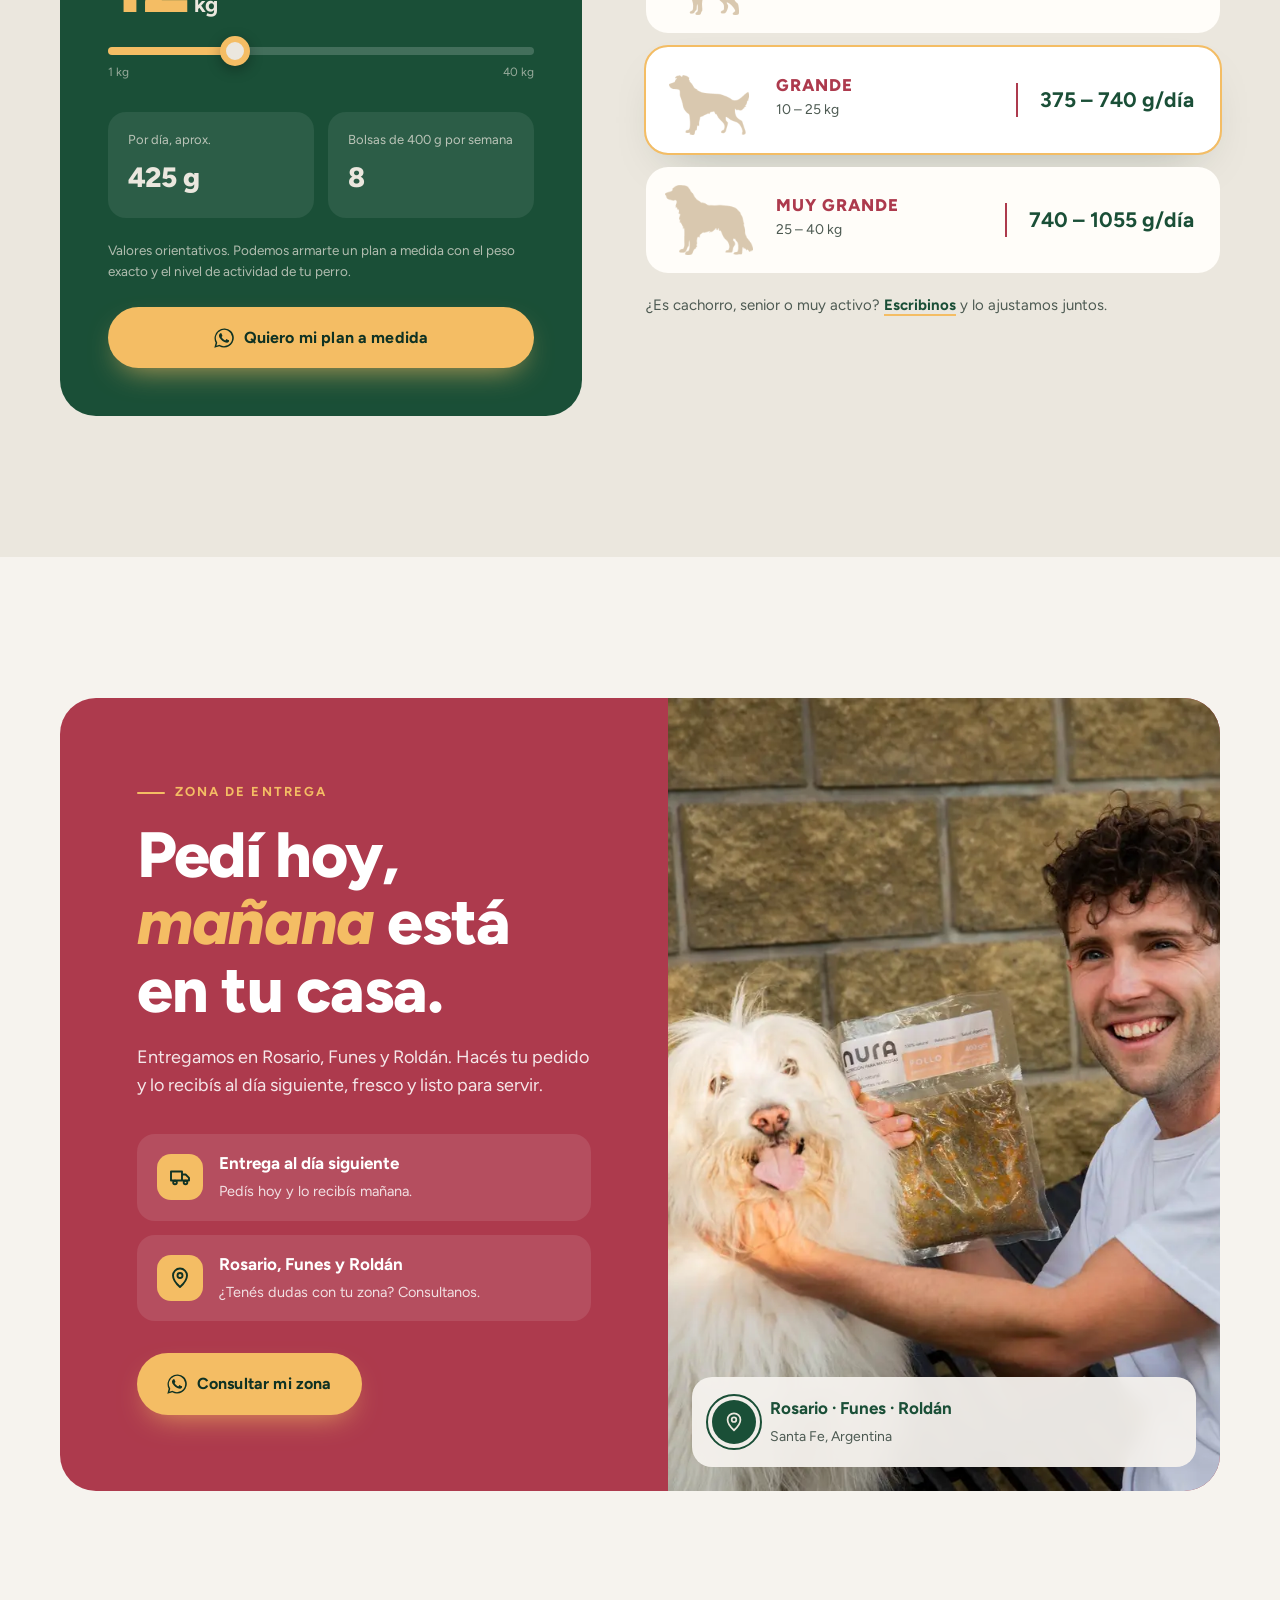
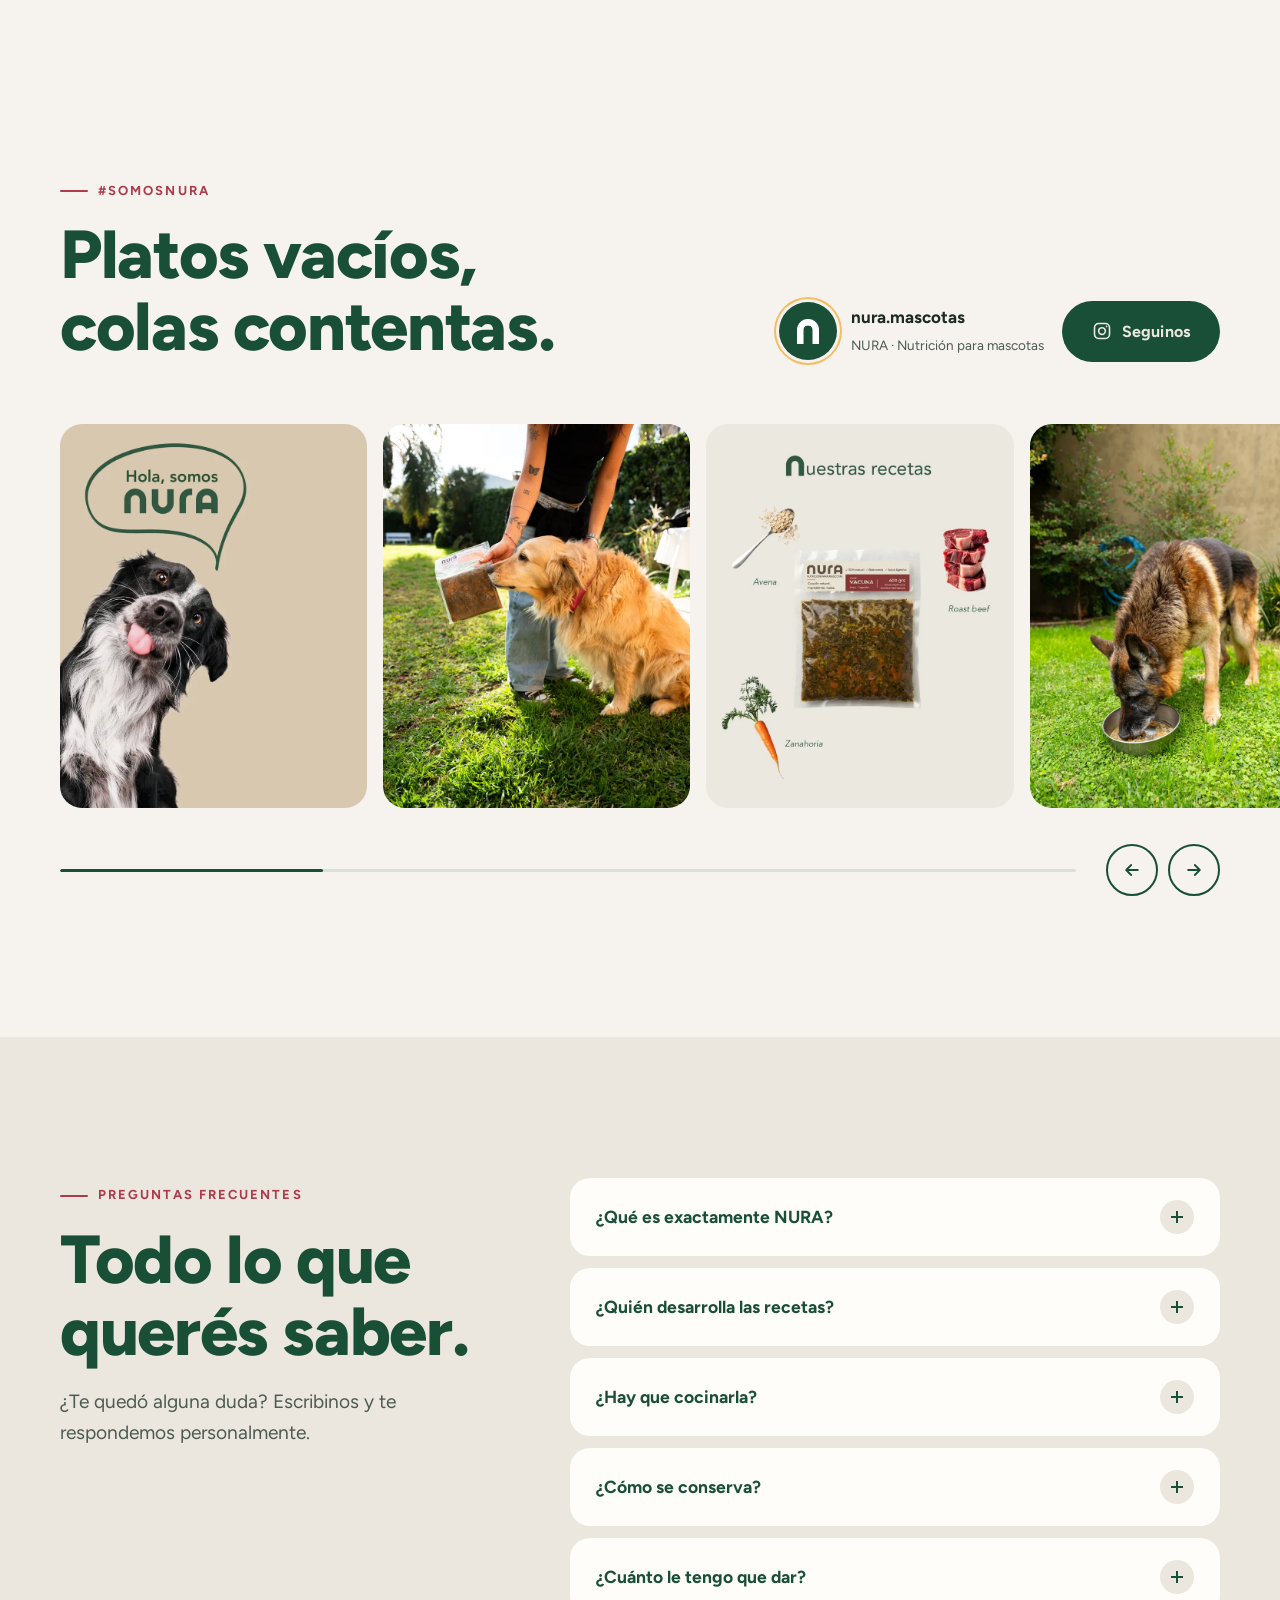
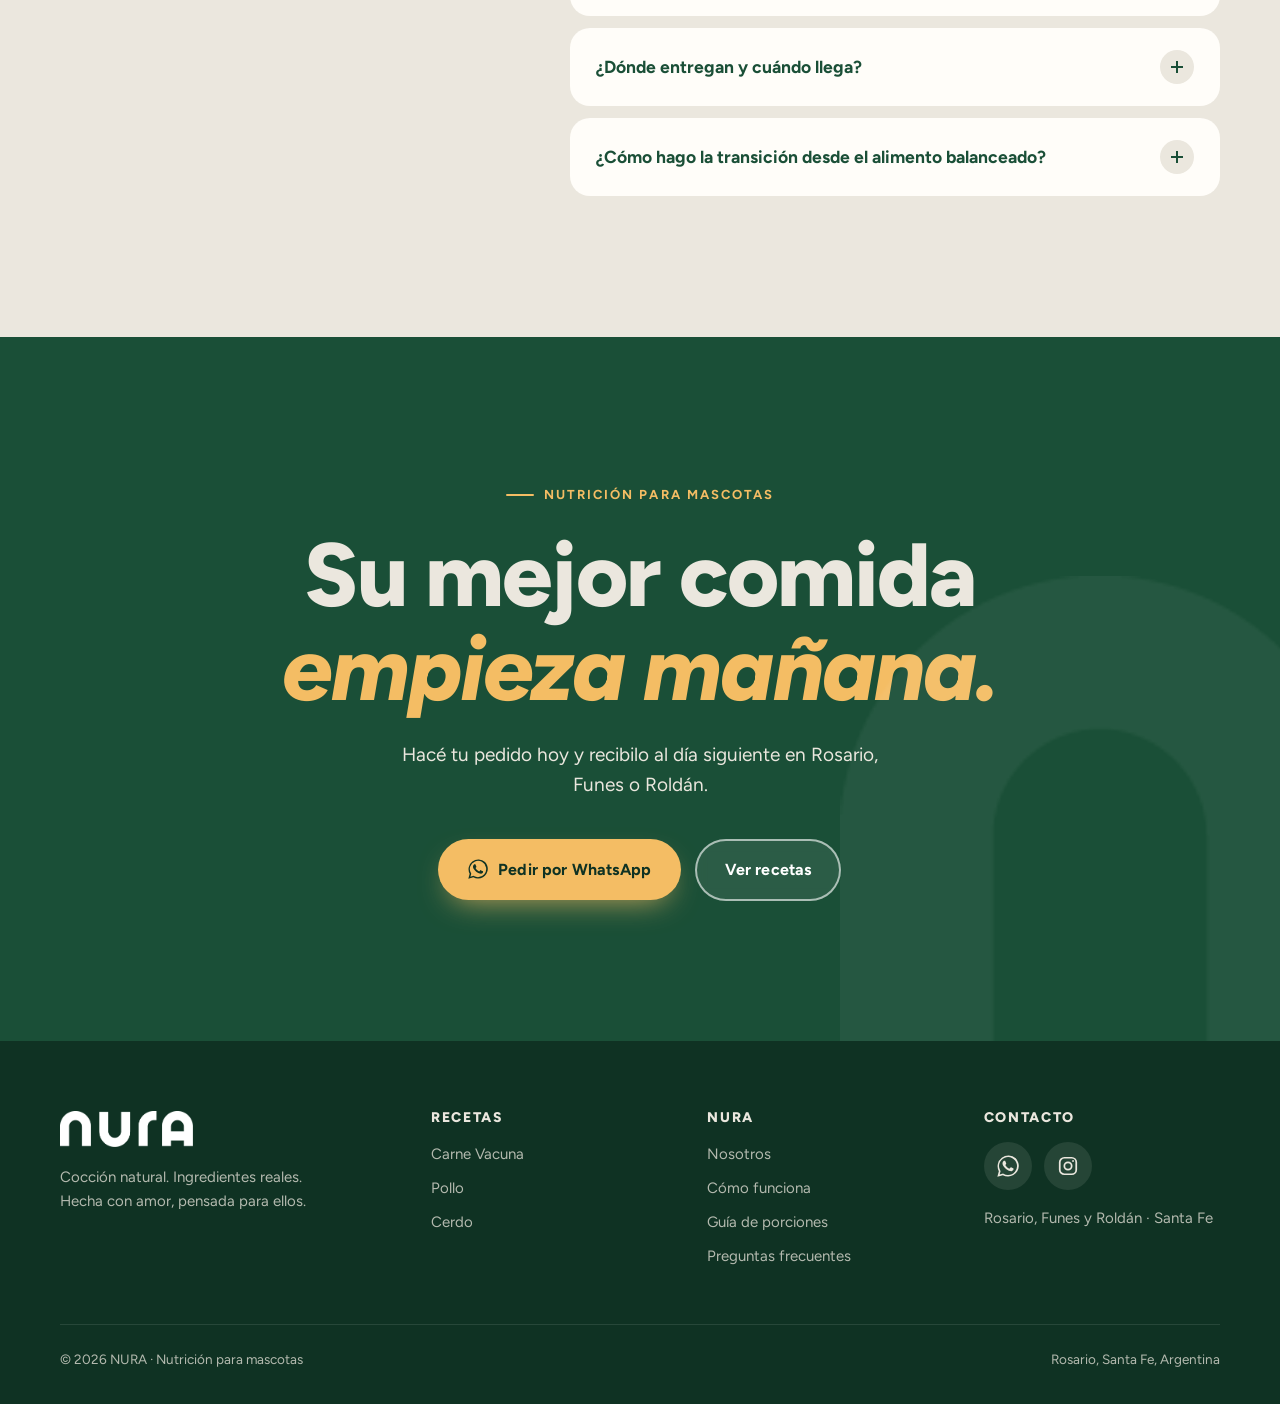
==== commit 76543573: "Fotos y video reales de la sesión de octubre - Bolsas reales de cada receta (vacuna, pollo, cerdo) e" ====
--- a/index.html
+++ b/index.html
@@ -8,7 +8,7 @@
   <meta name="theme-color" content="#1a4f37" />
   <meta property="og:title" content="NURA · Nutrición para mascotas" />
   <meta property="og:description" content="Cocción natural. Ingredientes reales. Entrega al día siguiente en Rosario, Funes y Roldán." />
-  <meta property="og:image" content="assets/img/real-golden-bolsa.webp" />
+  <meta property="og:image" content="assets/img/real-abrazo-bolsa.webp" />
   <link rel="icon" type="image/png" href="assets/img/favicon.png" />
   <link rel="preconnect" href="https://fonts.googleapis.com" />
   <link rel="preconnect" href="https://fonts.gstatic.com" crossorigin />
@@ -42,8 +42,9 @@
   <main>
     <!-- ============ HERO ============ -->
     <section class="hero" id="inicio">
-      <video class="hero-video" autoplay muted loop playsinline preload="auto" poster="assets/img/hero-poster.webp">
-        <source src="assets/video/cocina01.mp4" type="video/mp4" />
+      <video class="hero-video" autoplay muted loop playsinline preload="auto" poster="assets/img/hero-poster-ancho.webp" data-poster-vertical="assets/img/hero-poster-real.webp">
+        <source src="assets/video/nura-hero-ancho.mp4" type="video/mp4" media="(min-aspect-ratio: 1/1)" />
+        <source src="assets/video/nura-hero.mp4" type="video/mp4" />
       </video>
       <div class="container hero-content">
         <span class="hero-badge reveal"><span class="dot"><svg><use href="#i-truck"/></svg></span> Entrega al día siguiente en Rosario, Funes y Roldán</span>
@@ -84,8 +85,8 @@
         </div>
         <div class="manifiesto-fotos reveal d1">
           <div class="sello"><div><b>100%</b>natural</div></div>
-          <div class="f1"><img src="assets/img/real-golden-bolsa.webp" alt="Golden retriever mirando una bolsa de NURA" loading="lazy" /></div>
-          <div class="f2"><img src="assets/img/real-plato.webp" alt="Plato con comida NURA servida" loading="lazy" /></div>
+          <div class="f1"><img src="assets/img/real-abrazo-bolsa.webp" alt="Abrazando a su perro con una bolsa de NURA en la mano" loading="lazy" /></div>
+          <div class="f2"><img src="assets/img/vacuna-plato.webp" alt="Plato con comida NURA servida sobre el pasto" loading="lazy" /></div>
         </div>
       </div>
     </section>
@@ -174,7 +175,7 @@
           <figure class="proceso-item p3 reveal d2"><img src="assets/img/ing-quinoa-top.webp" alt="Quinoa cocida" loading="lazy" /><figcaption><span>3</span> Cocidos al vapor</figcaption></figure>
           <figure class="proceso-item p4 reveal d1"><img src="assets/img/cocina-vacio.webp" alt="Envasadora al vacío con bolsas NURA" loading="lazy" /><figcaption><span>4</span> Envasados al vacío</figcaption></figure>
           <div class="proceso-item p5 texto reveal"><p>“Comida que se ve y se huele como lo que es: comida real.”</p><small>#SomosNURA</small></div>
-          <figure class="proceso-item p6 reveal d2"><img src="assets/img/golden-plato.webp" alt="Golden retriever esperando su plato NURA" loading="lazy" /><figcaption><span>5</span> Listo para servir</figcaption></figure>
+          <figure class="proceso-item p6 reveal d2"><img src="assets/img/real-comiendo.webp" alt="Perro comiendo NURA de su plato en el jardín" loading="lazy" /><figcaption><span>5</span> Listo para servir</figcaption></figure>
         </div>
       </div>
     </section>
@@ -240,7 +241,7 @@
             <a href="#" class="btn btn-primary" data-wa="Hola NURA! Quiero saber si entregan en mi zona 📍"><svg><use href="#i-whatsapp"/></svg> Consultar mi zona</a>
           </div>
           <div class="entrega-img">
-            <img src="assets/img/momento-servir.webp" alt="Sirviendo NURA a un perro en casa" loading="lazy" />
+            <img src="assets/img/real-sonrisa-bolsa.webp" alt="Un perro feliz junto a una bolsa de NURA" loading="lazy" />
             <div class="entrega-mapa"><div class="pin"><svg><use href="#i-pin"/></svg></div><div><b>Rosario · Funes · Roldán</b><span>Santa Fe, Argentina</span></div></div>
           </div>
         </div>
--- a/css/styles.css
+++ b/css/styles.css
@@ -388,11 +388,10 @@
   overflow: hidden;
 }
 .receta-img img {
-  position: relative; width: 70%; height: auto;
-  filter: drop-shadow(0 25px 25px rgba(0, 0, 0, 0.18));
+  position: absolute; inset: 0; width: 100%; height: 100%; object-fit: cover;
   transition: transform 0.7s var(--ease);
 }
-.receta:hover .receta-img img { transform: rotate(-4deg) scale(1.04); }
+.receta:hover .receta-img img { transform: scale(1.05); }
 .receta-tag {
   position: absolute; top: 20px; left: 20px; z-index: 2;
   padding: 6px 14px; border-radius: 999px;
@@ -764,12 +763,9 @@
   position: relative; aspect-ratio: 1; border-radius: var(--radio-lg);
   background: var(--blanco); display: grid; place-items: center; overflow: hidden;
 }
-.prod-visual img.bolsa {
-  position: relative; width: 68%; filter: drop-shadow(0 35px 35px rgba(0, 0, 0, 0.2));
-  animation: flotar 6s ease-in-out infinite;
-}
+.prod-visual img.bolsa { position: absolute; inset: 0; width: 100%; height: 100%; object-fit: cover; }
 .prod-visual .badge-kcal {
-  position: absolute; top: 26px; right: 26px;
+  position: absolute; top: 26px; right: 26px; z-index: 1;
   background: var(--c); color: #fff; border-radius: 20px; padding: 12px 16px; text-align: center;
   font-size: 12px; font-weight: 600; line-height: 1.2;
 }
@@ -781,7 +777,6 @@
 }
 .prod-thumbs button.activo { outline-color: var(--c); }
 .prod-thumbs img { width: 100%; height: 100%; object-fit: cover; }
-.prod-thumbs button:first-child img { object-fit: contain; padding: 10px; }
 
 .prod-info .receta-tag { position: static; display: inline-block; }
 .prod-info h1 { font-size: clamp(46px, 6.5vw, 90px); margin-top: 18px; color: var(--tinta); }
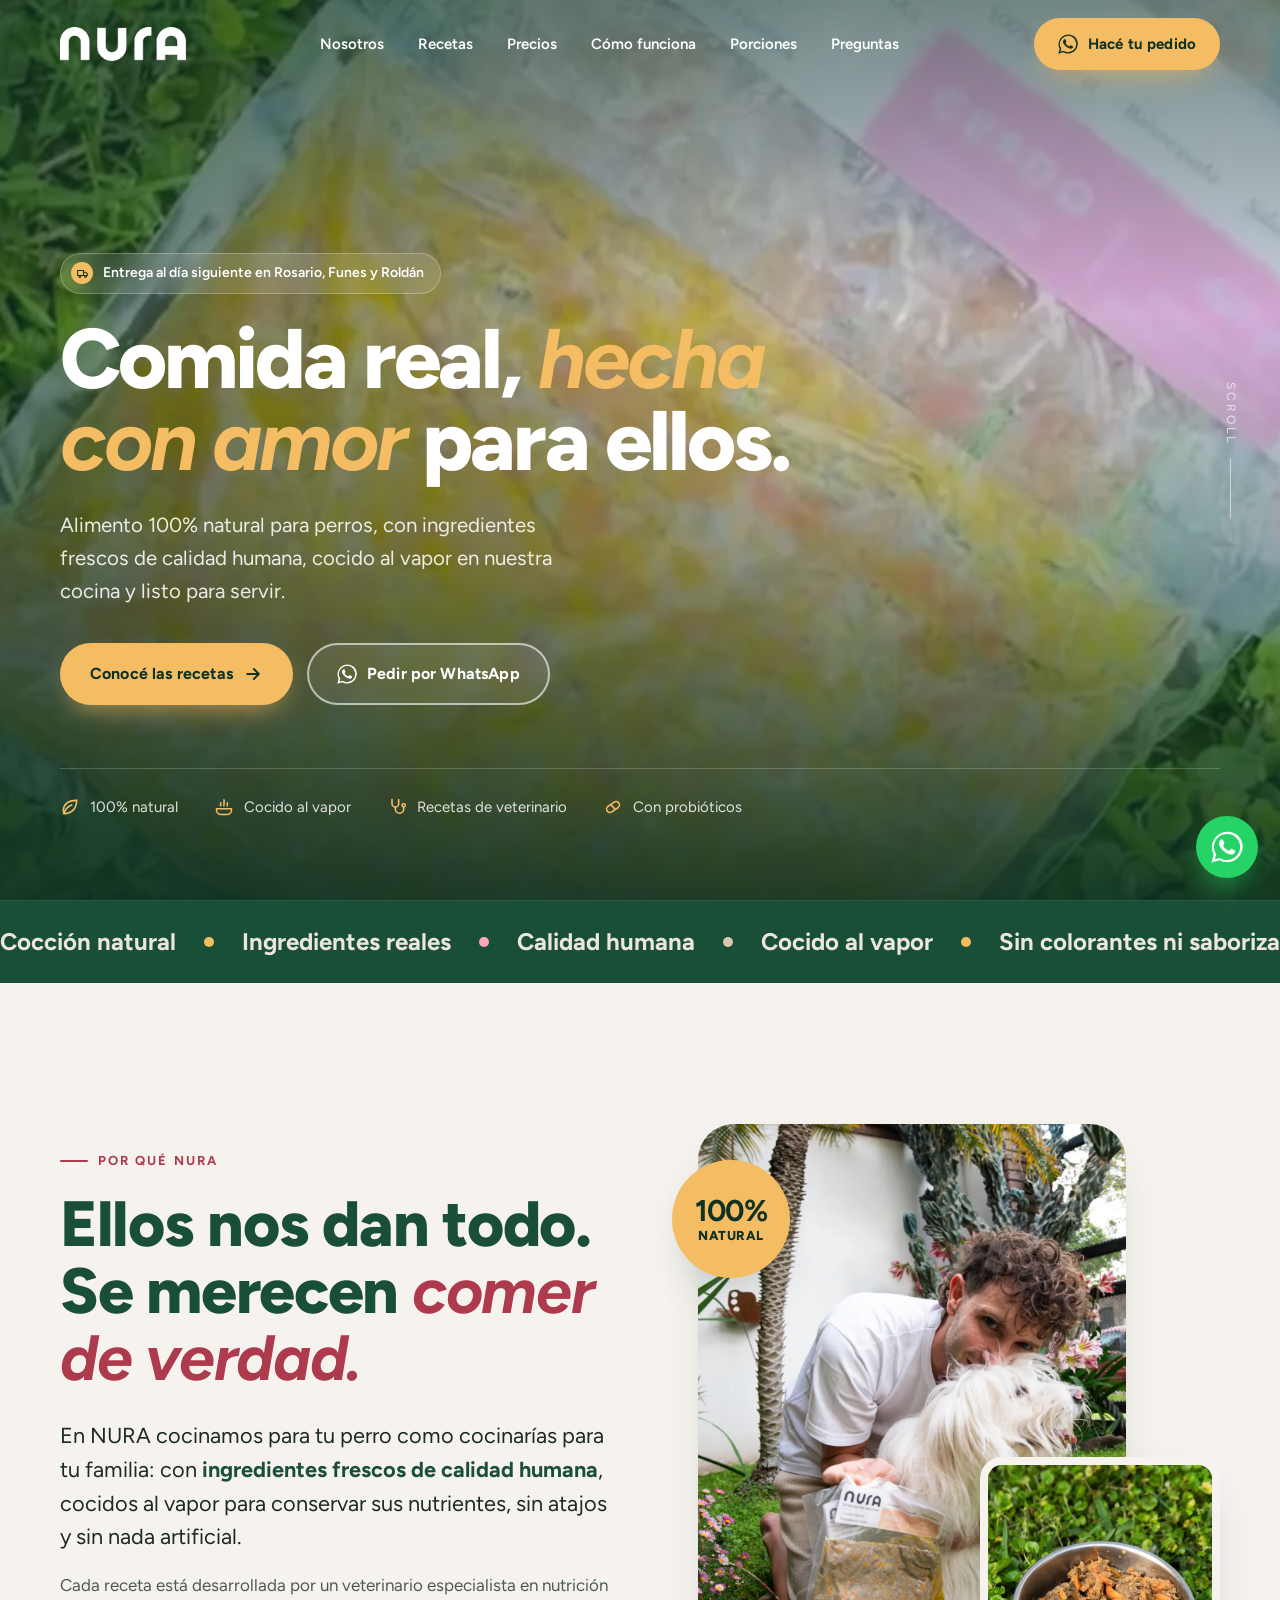
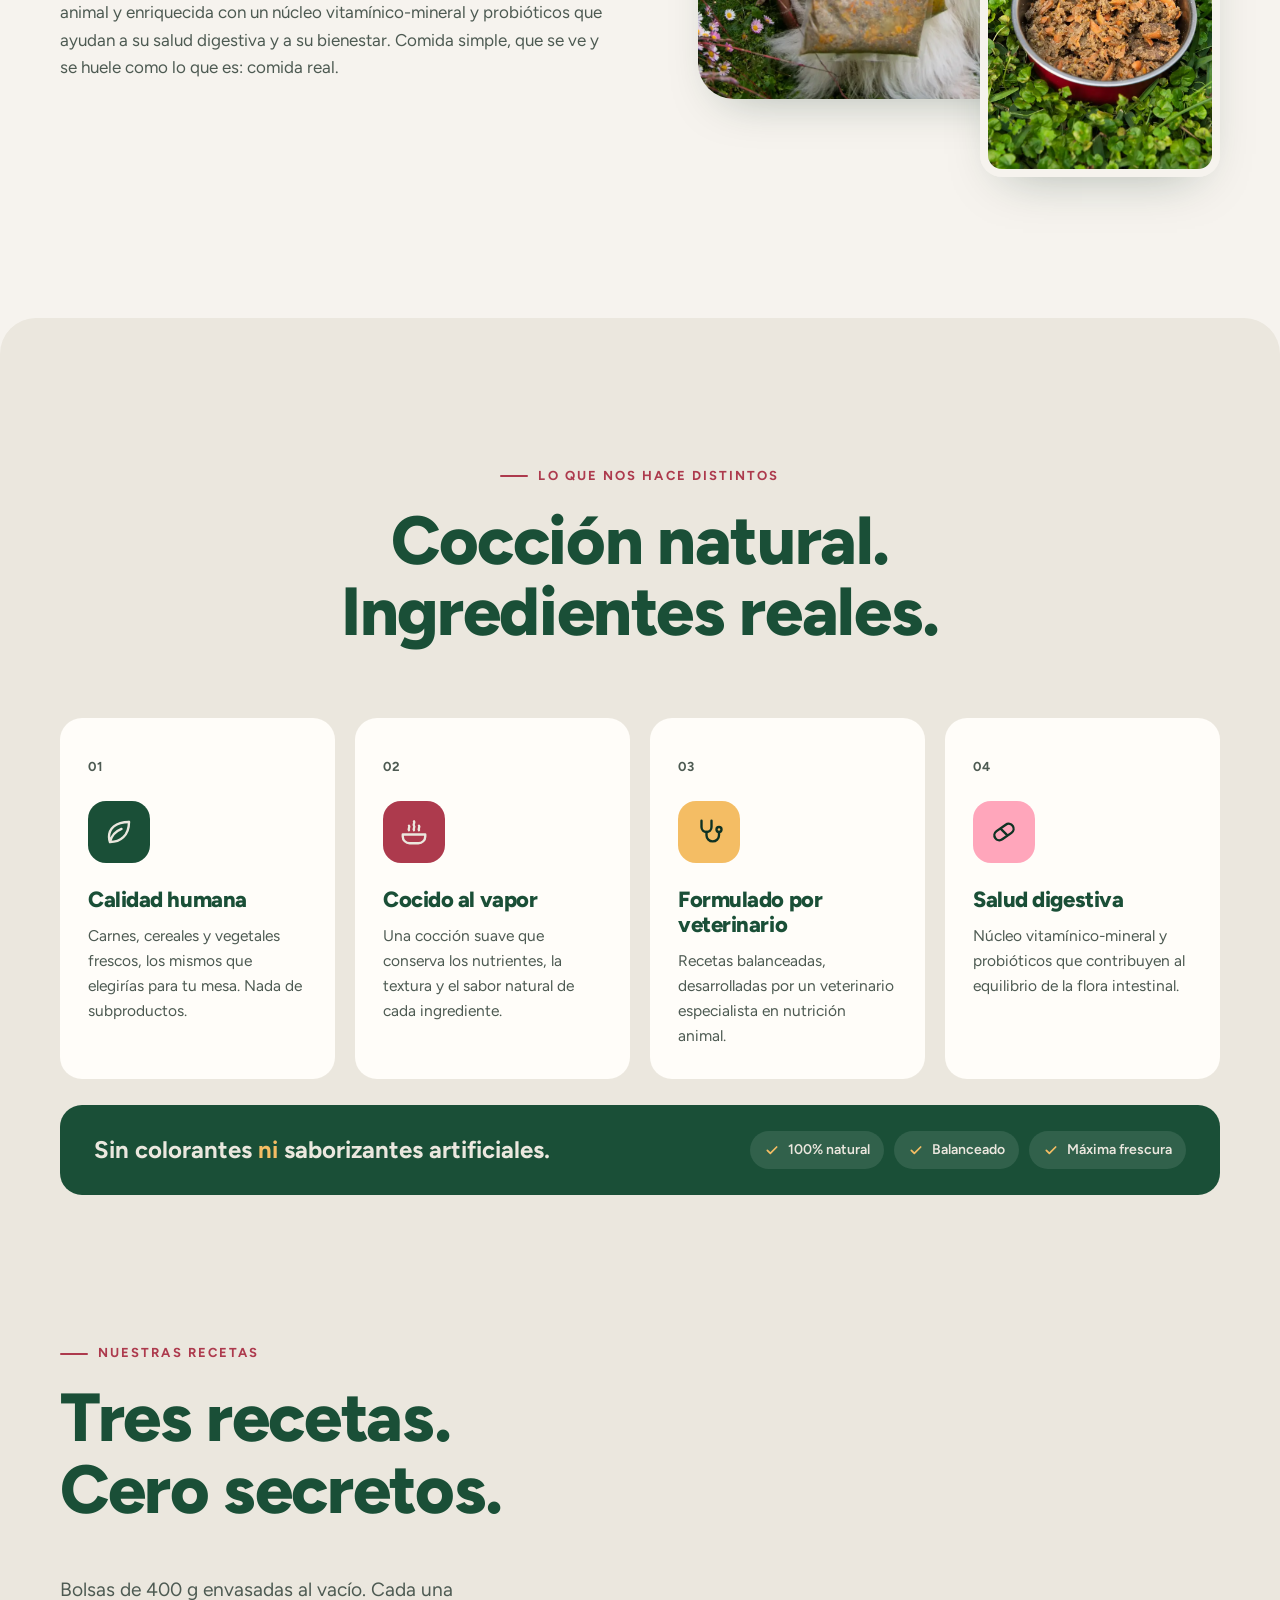
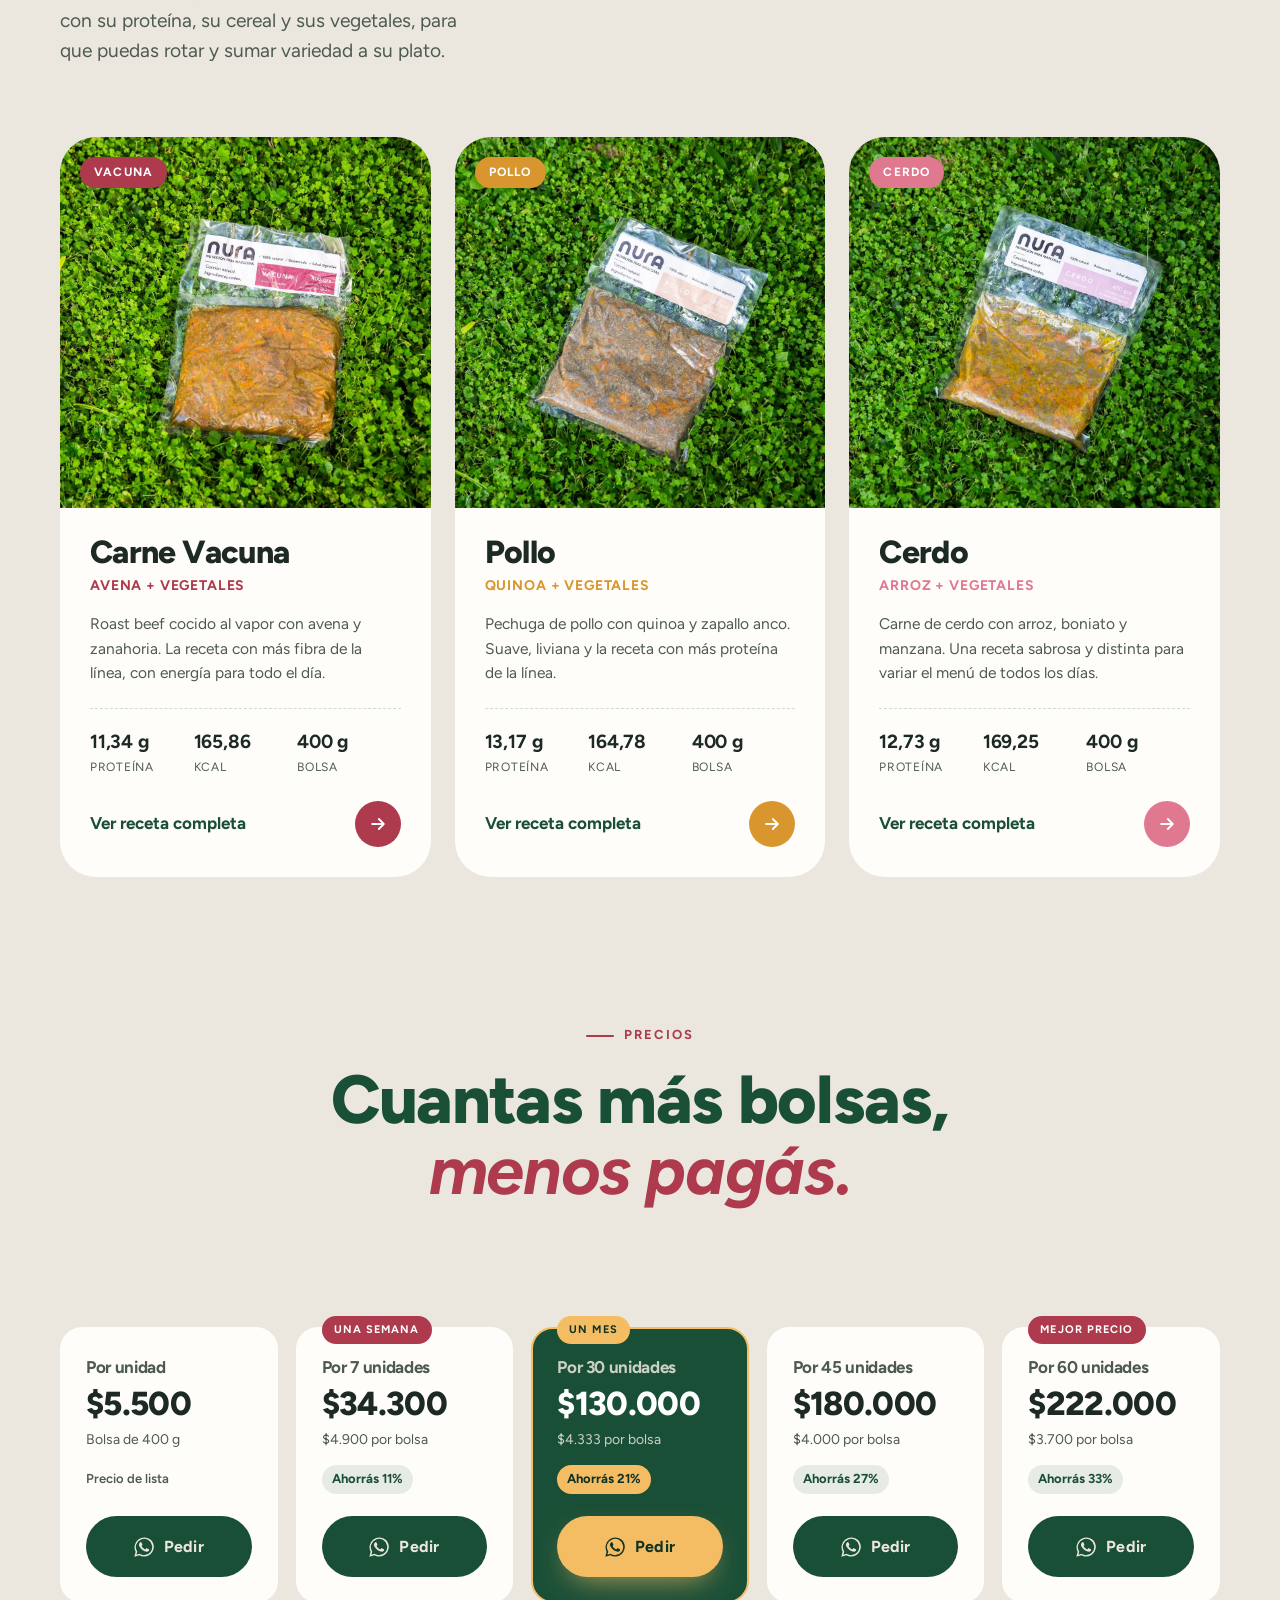
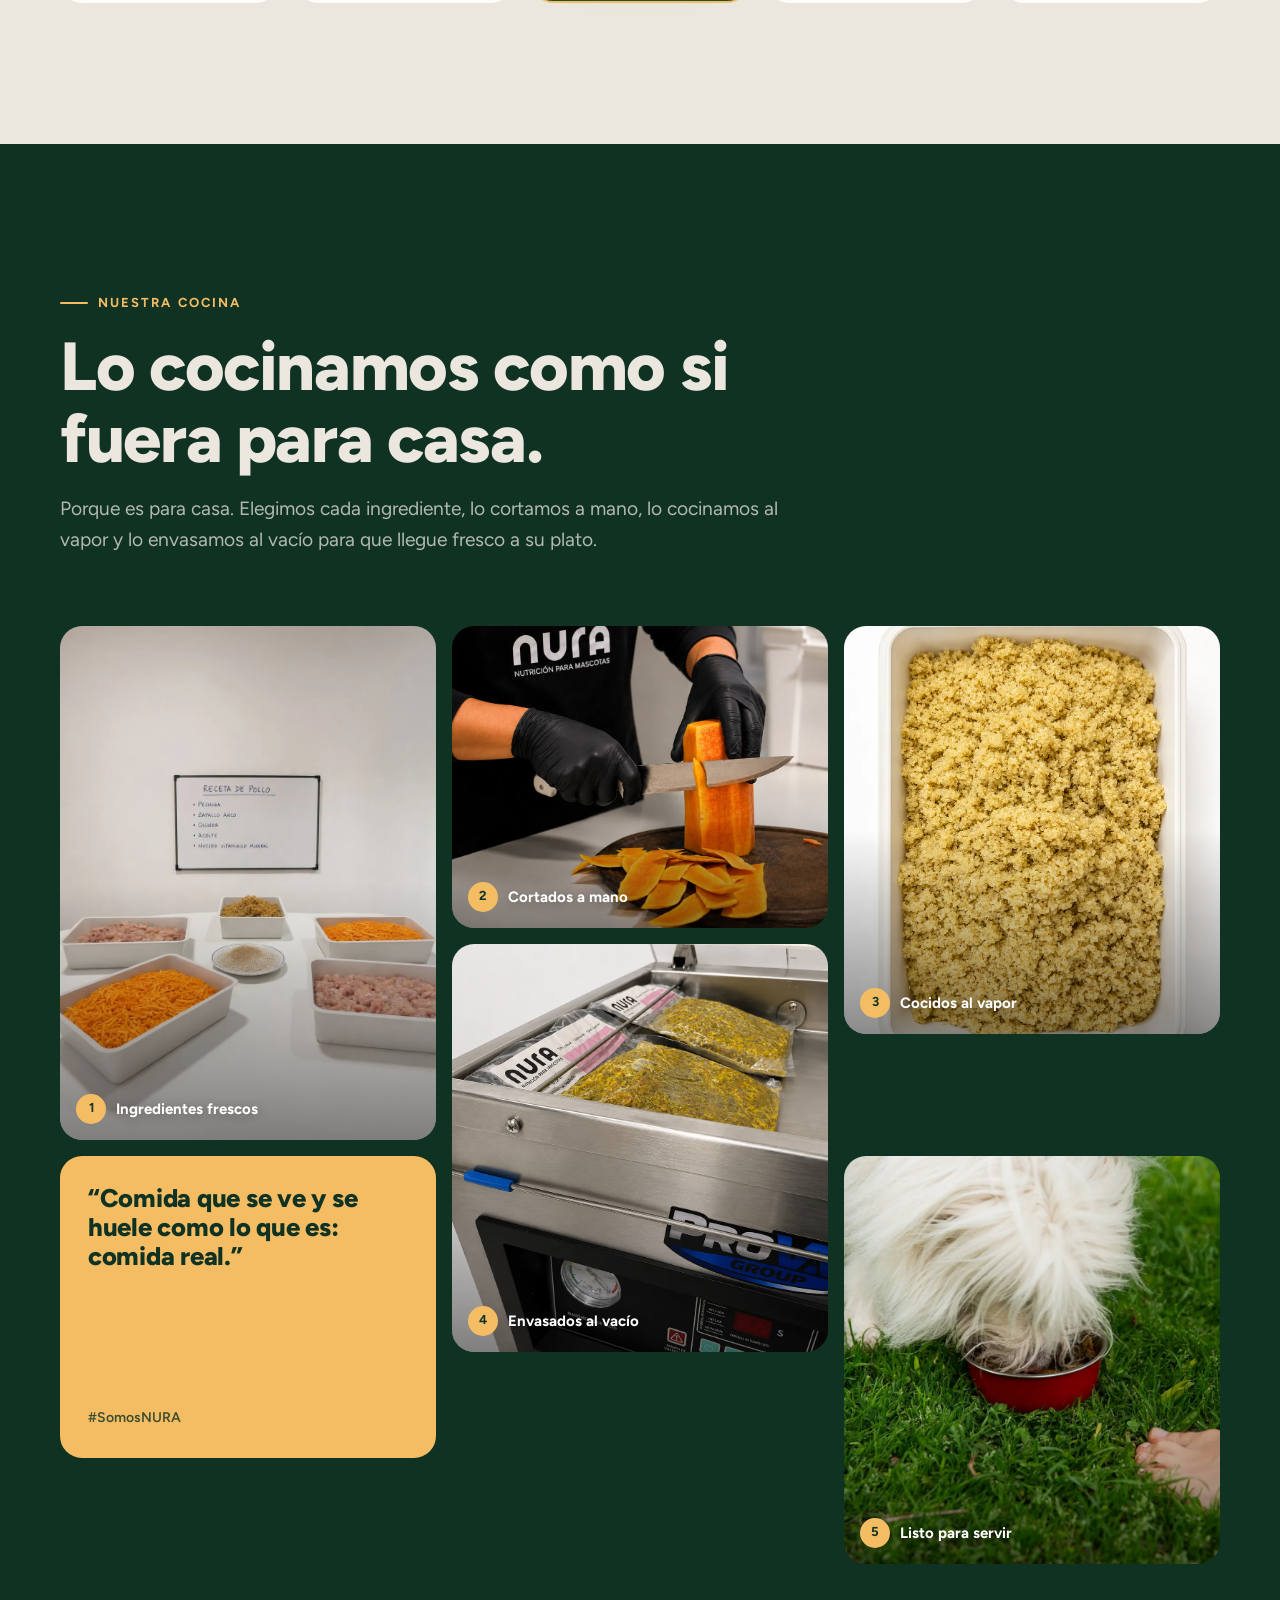
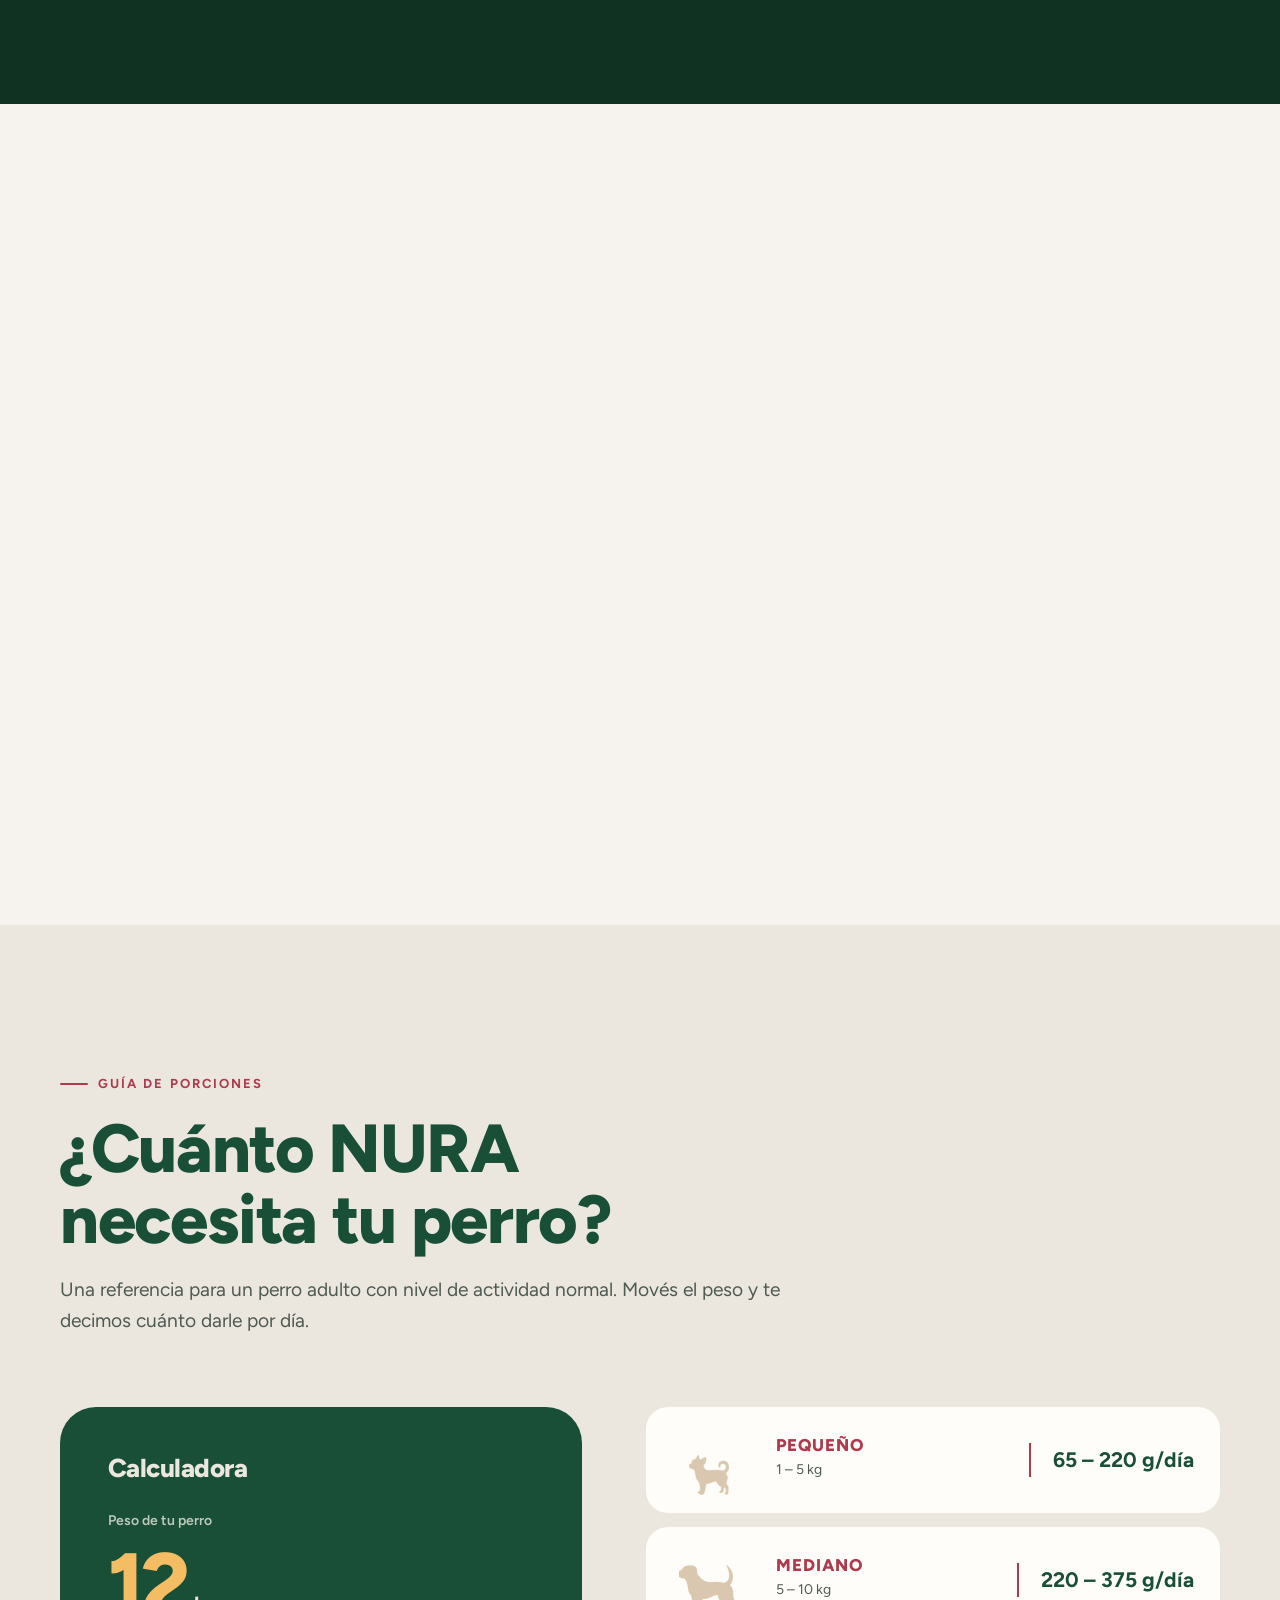
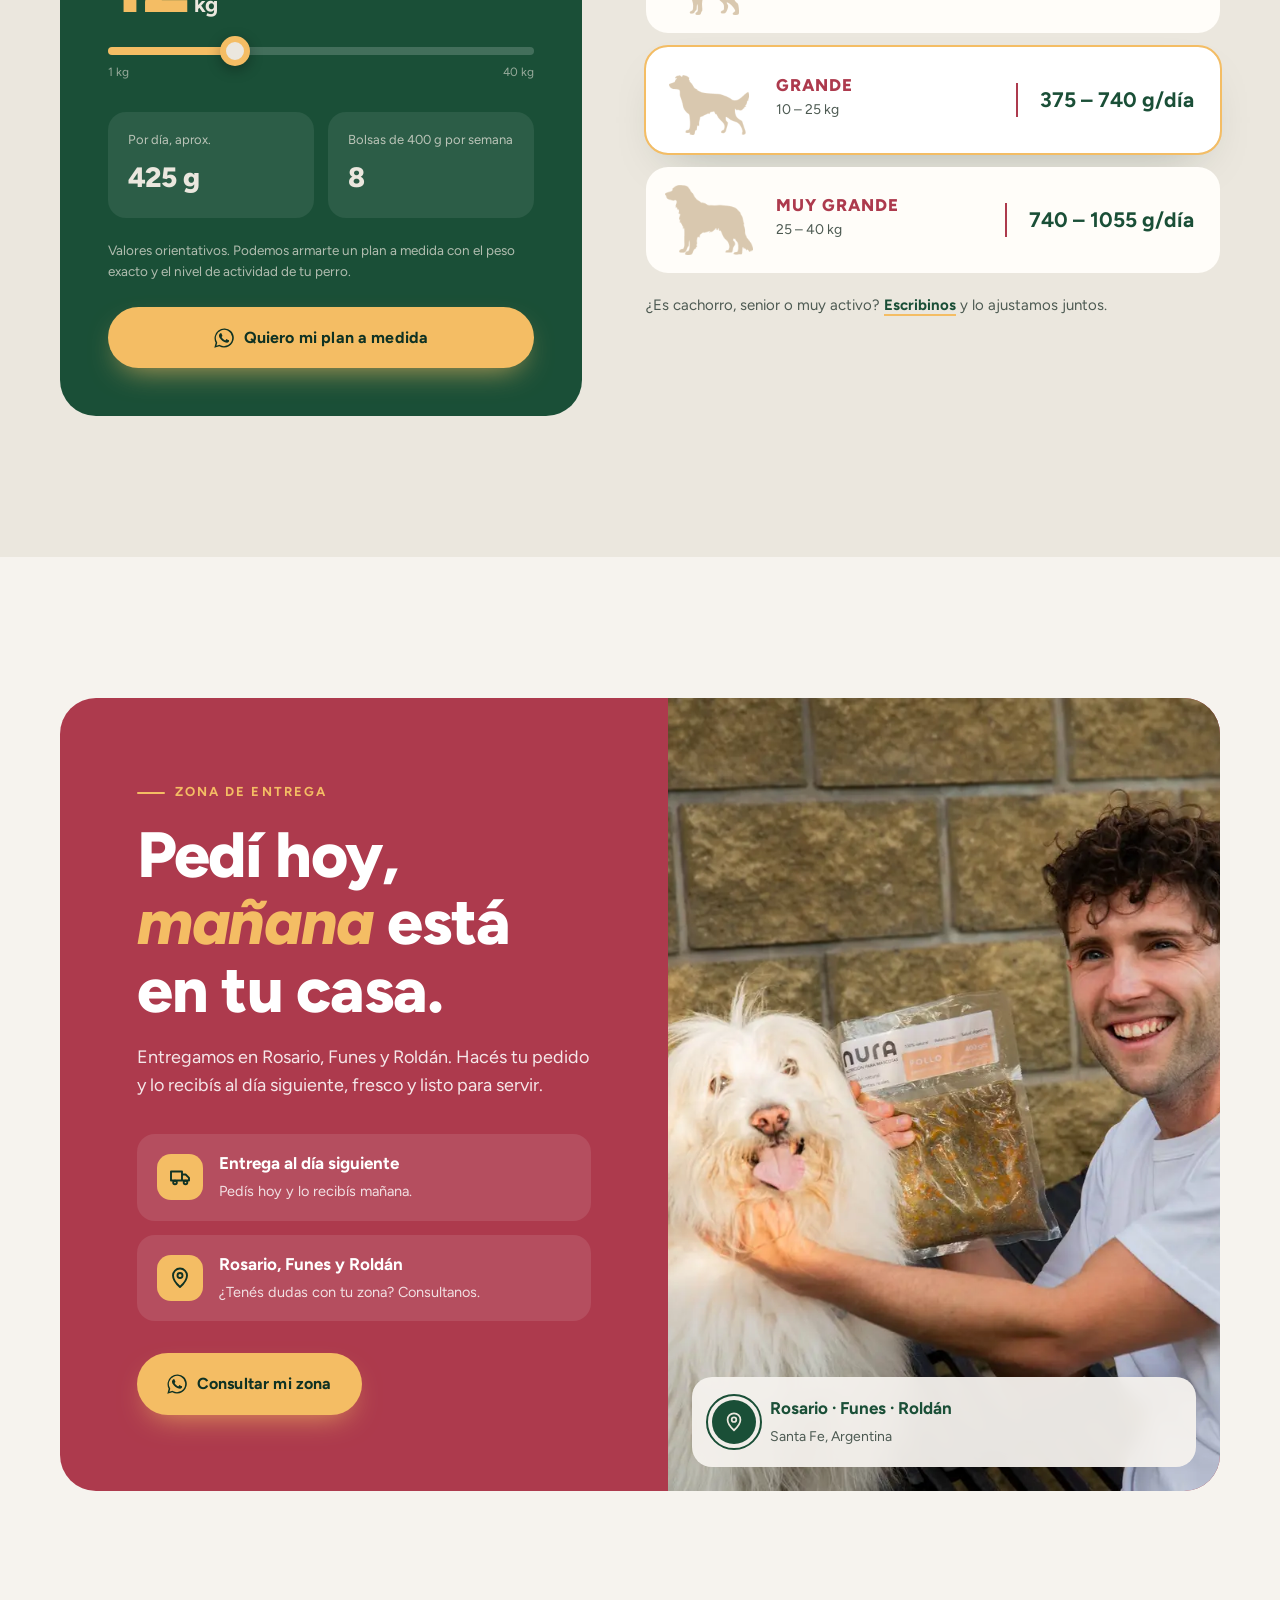
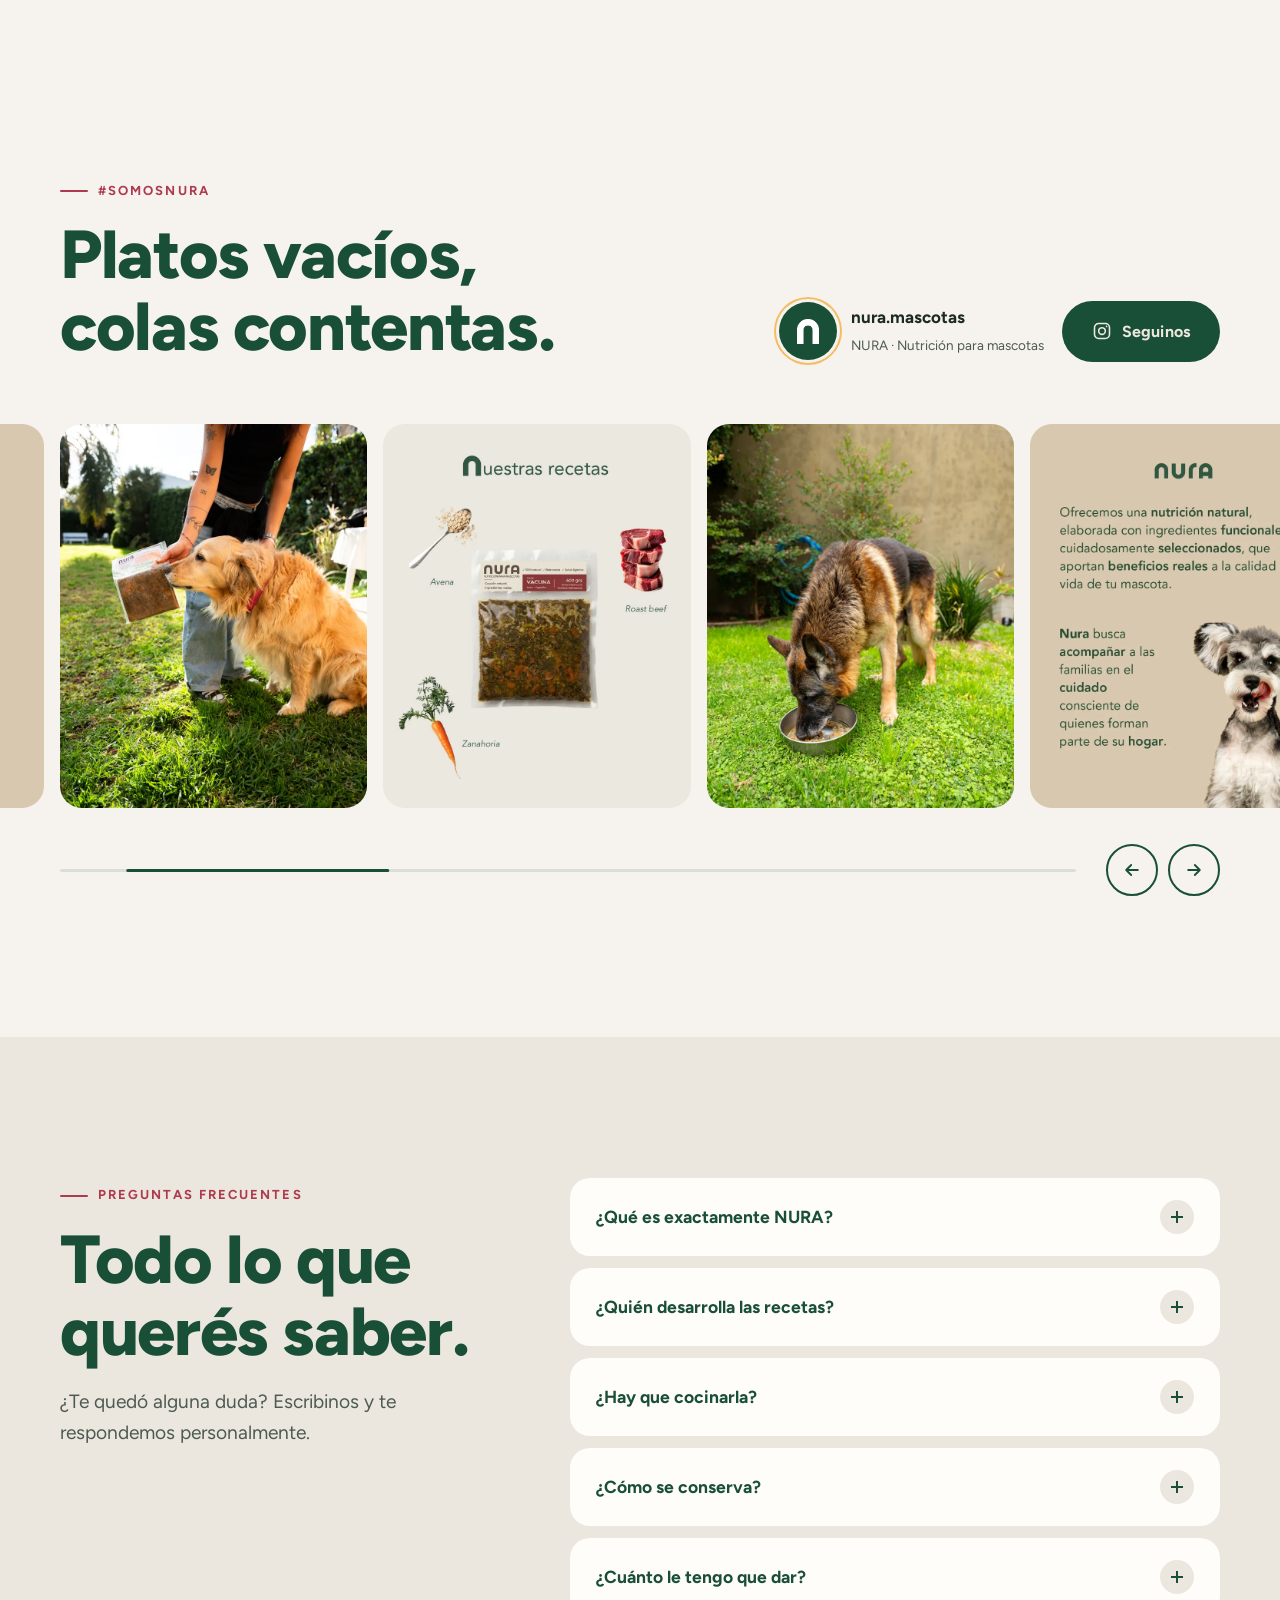
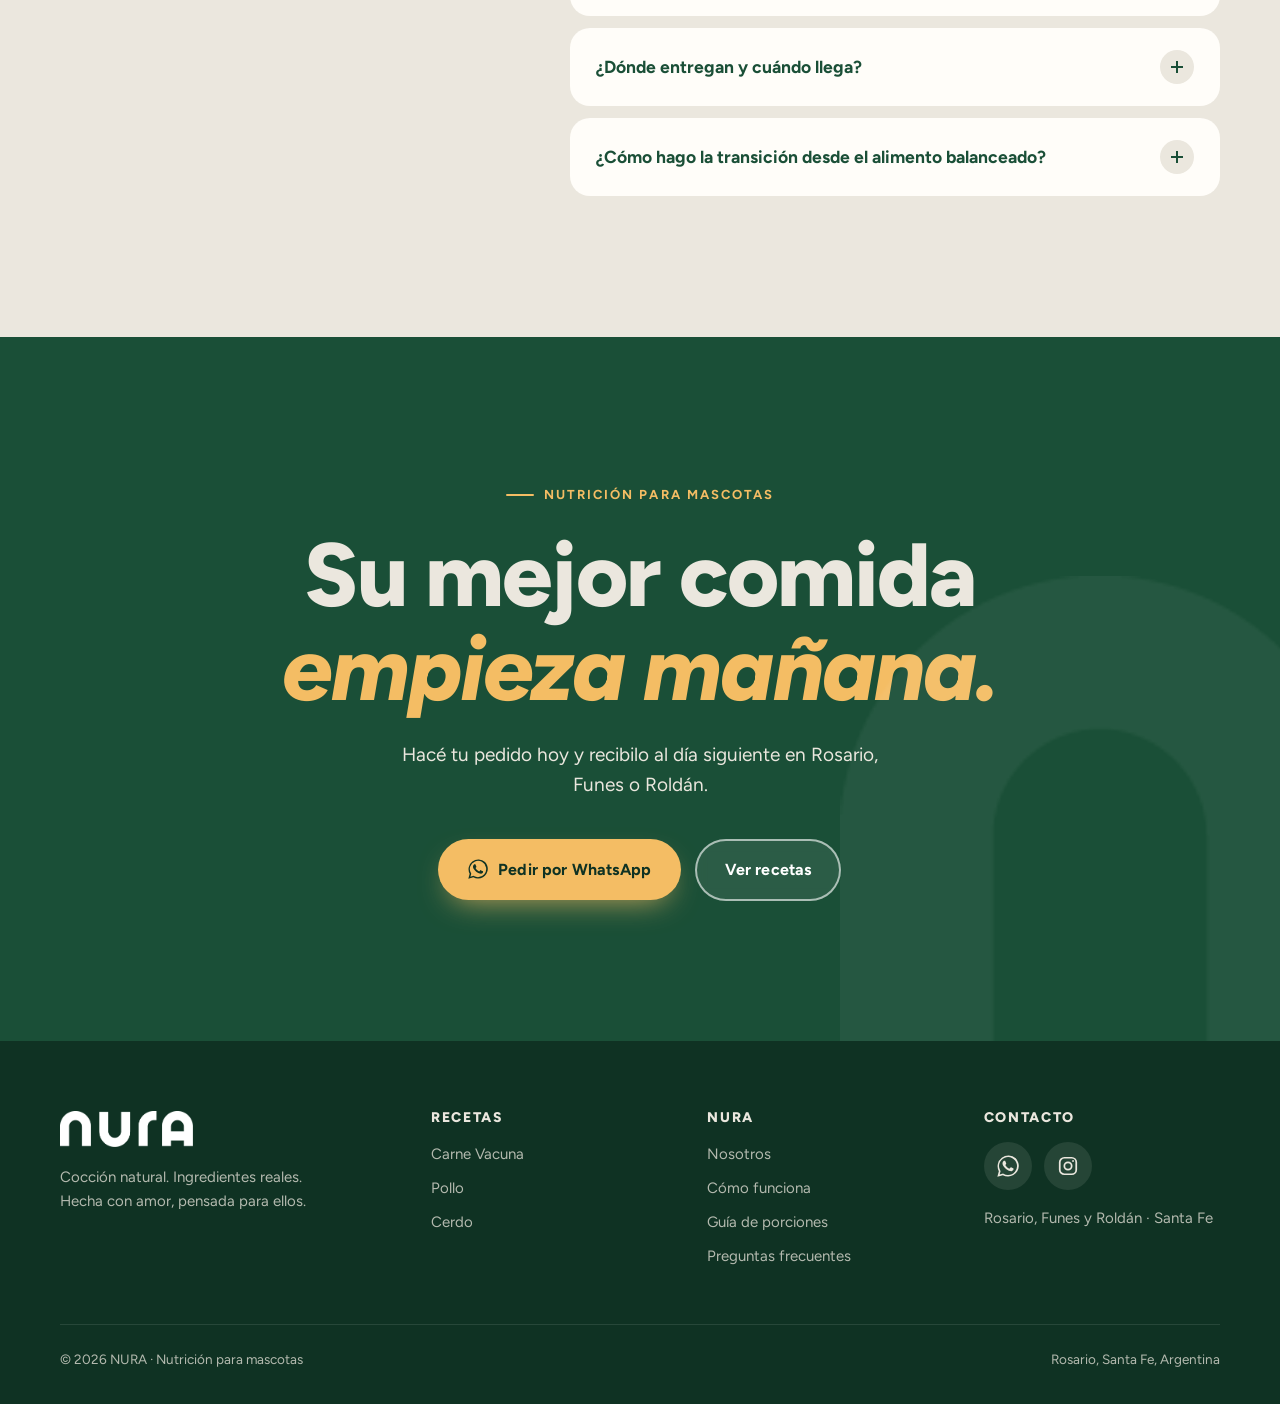
==== commit 0dfe538d: "Hero: nuevo video del header (reemplaza el anterior por ahora) Co-Authored-By: Claude Opus 5.5 <nore" ====
--- a/index.html
+++ b/index.html
@@ -42,9 +42,8 @@
   <main>
     <!-- ============ HERO ============ -->
     <section class="hero" id="inicio">
-      <video class="hero-video" autoplay muted loop playsinline preload="auto" poster="assets/img/hero-poster-ancho.webp" data-poster-vertical="assets/img/hero-poster-real.webp">
-        <source src="assets/video/nura-hero-ancho.mp4" type="video/mp4" media="(min-aspect-ratio: 1/1)" />
-        <source src="assets/video/nura-hero.mp4" type="video/mp4" />
+      <video class="hero-video" autoplay muted loop playsinline preload="auto" poster="assets/img/hero-poster-nuevo.webp">
+        <source src="assets/video/nura-hero-nuevo.mp4" type="video/mp4" />
       </video>
       <div class="container hero-content">
         <span class="hero-badge reveal"><span class="dot"><svg><use href="#i-truck"/></svg></span> Entrega al día siguiente en Rosario, Funes y Roldán</span>
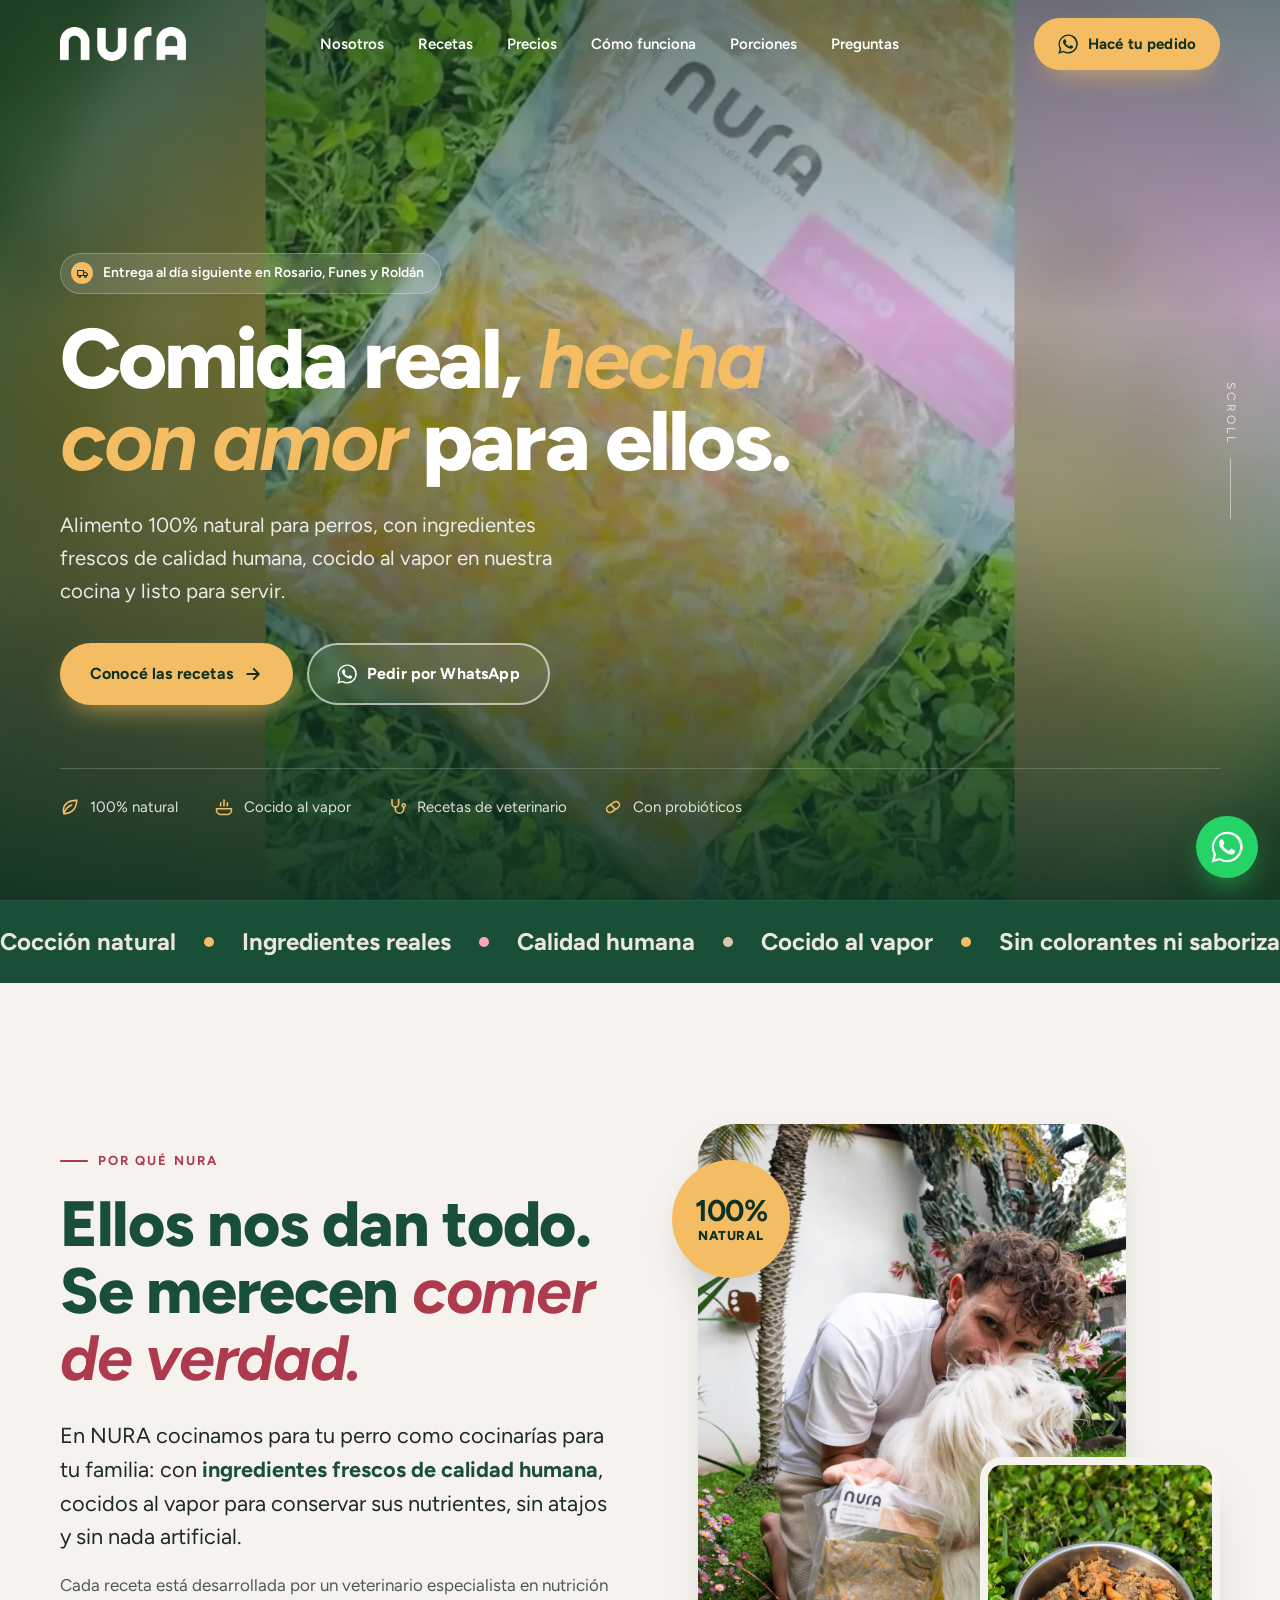
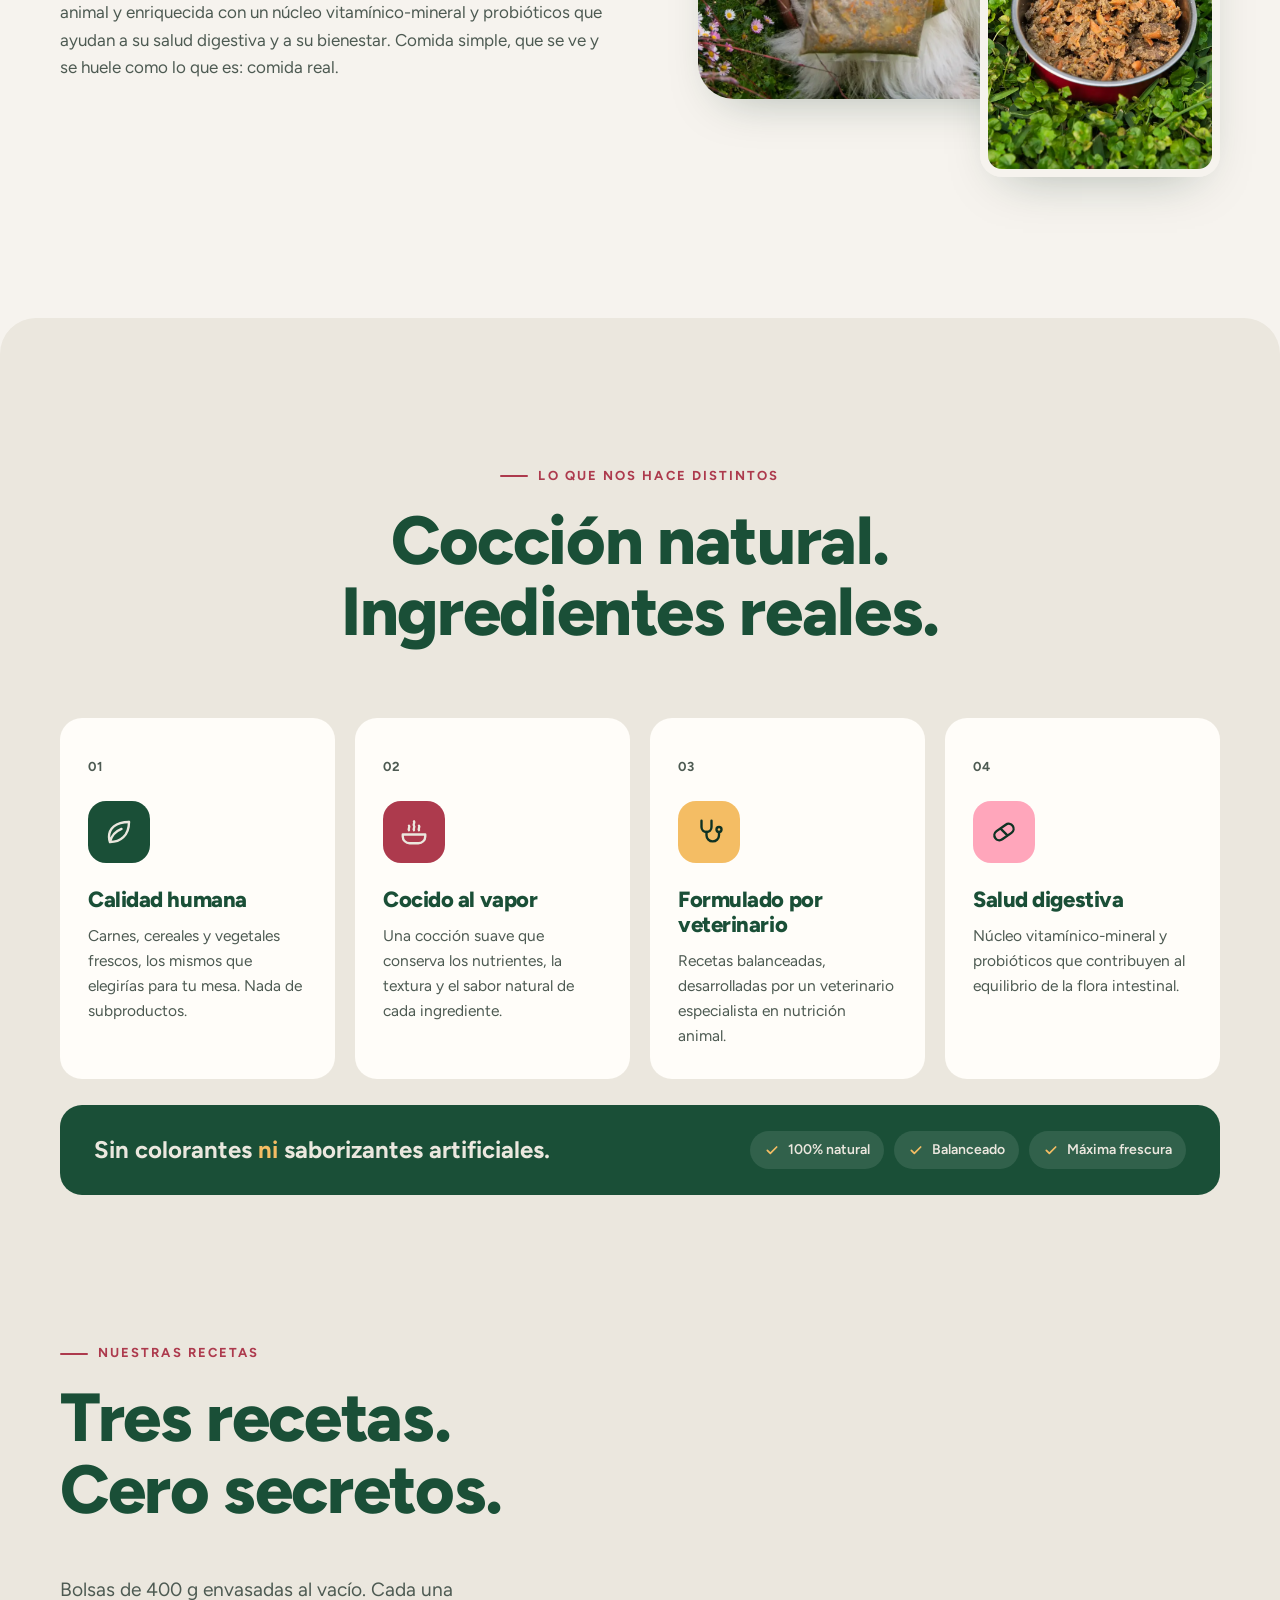
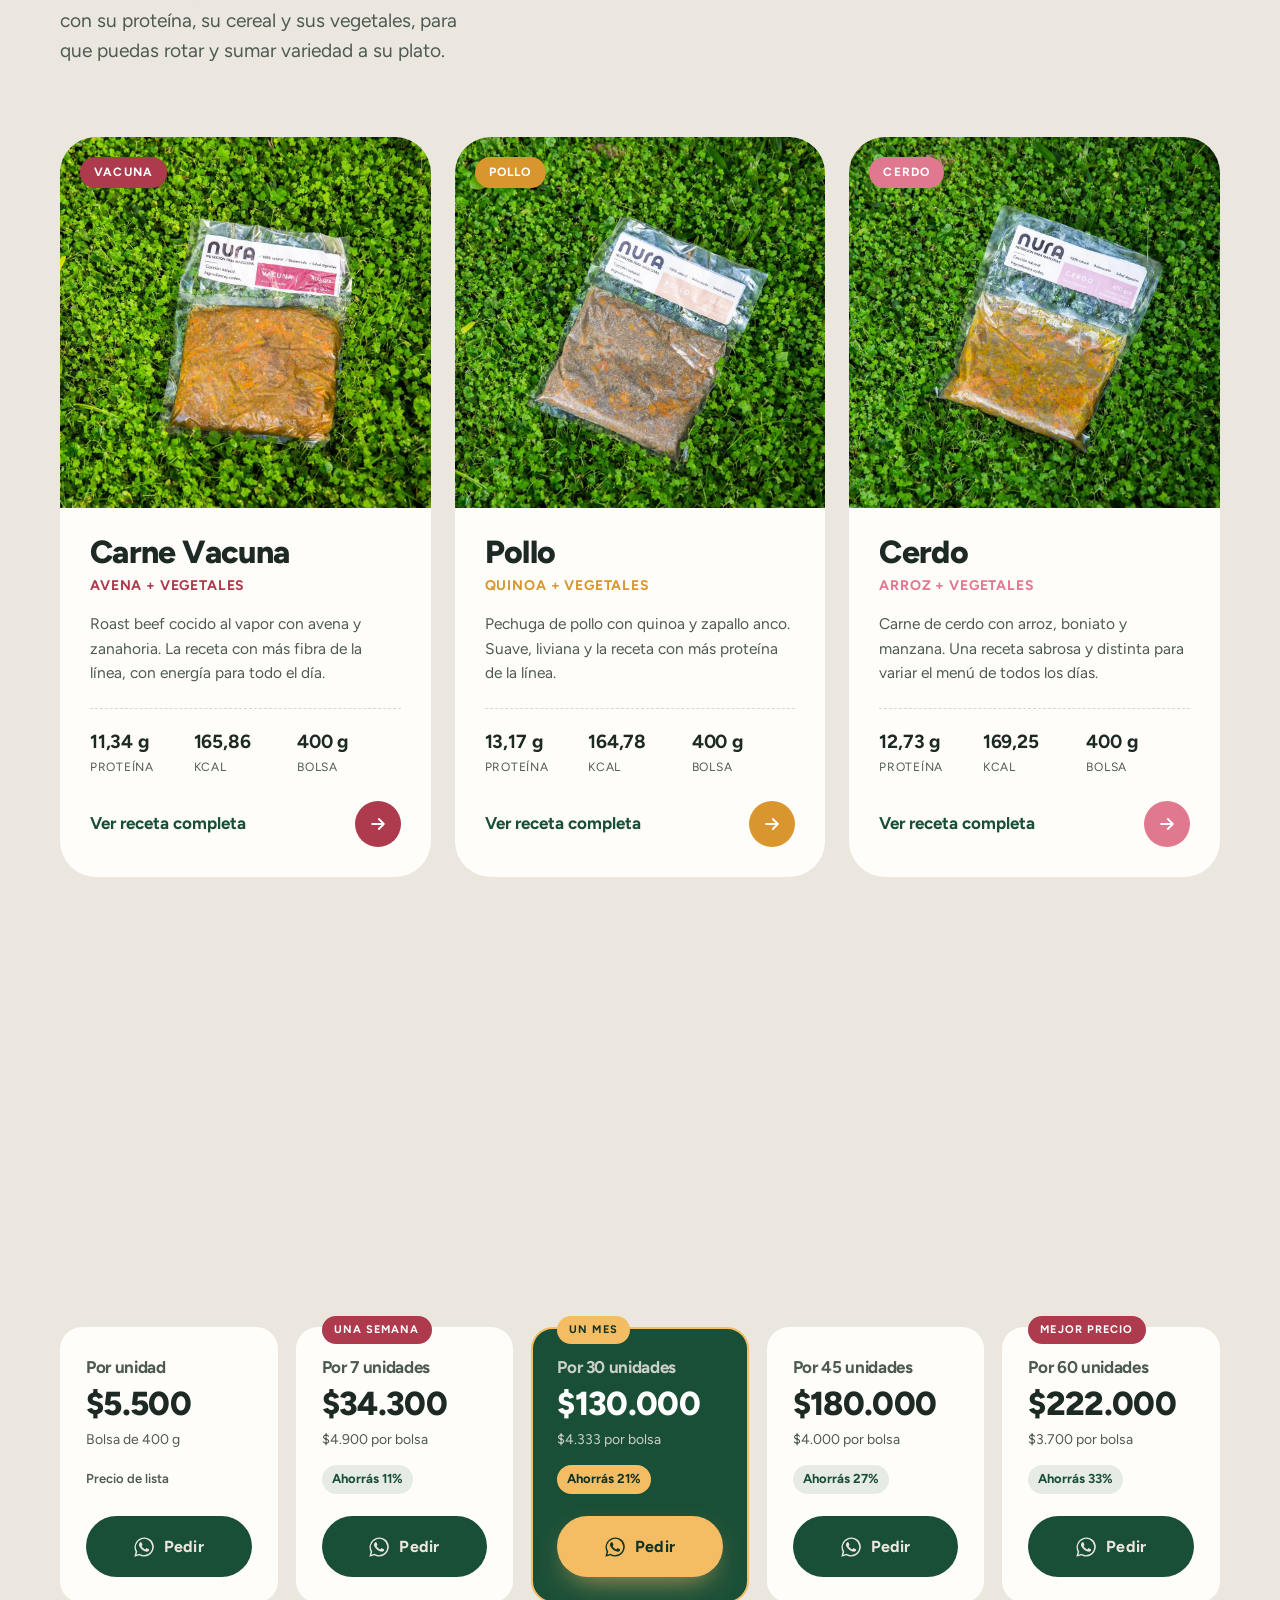
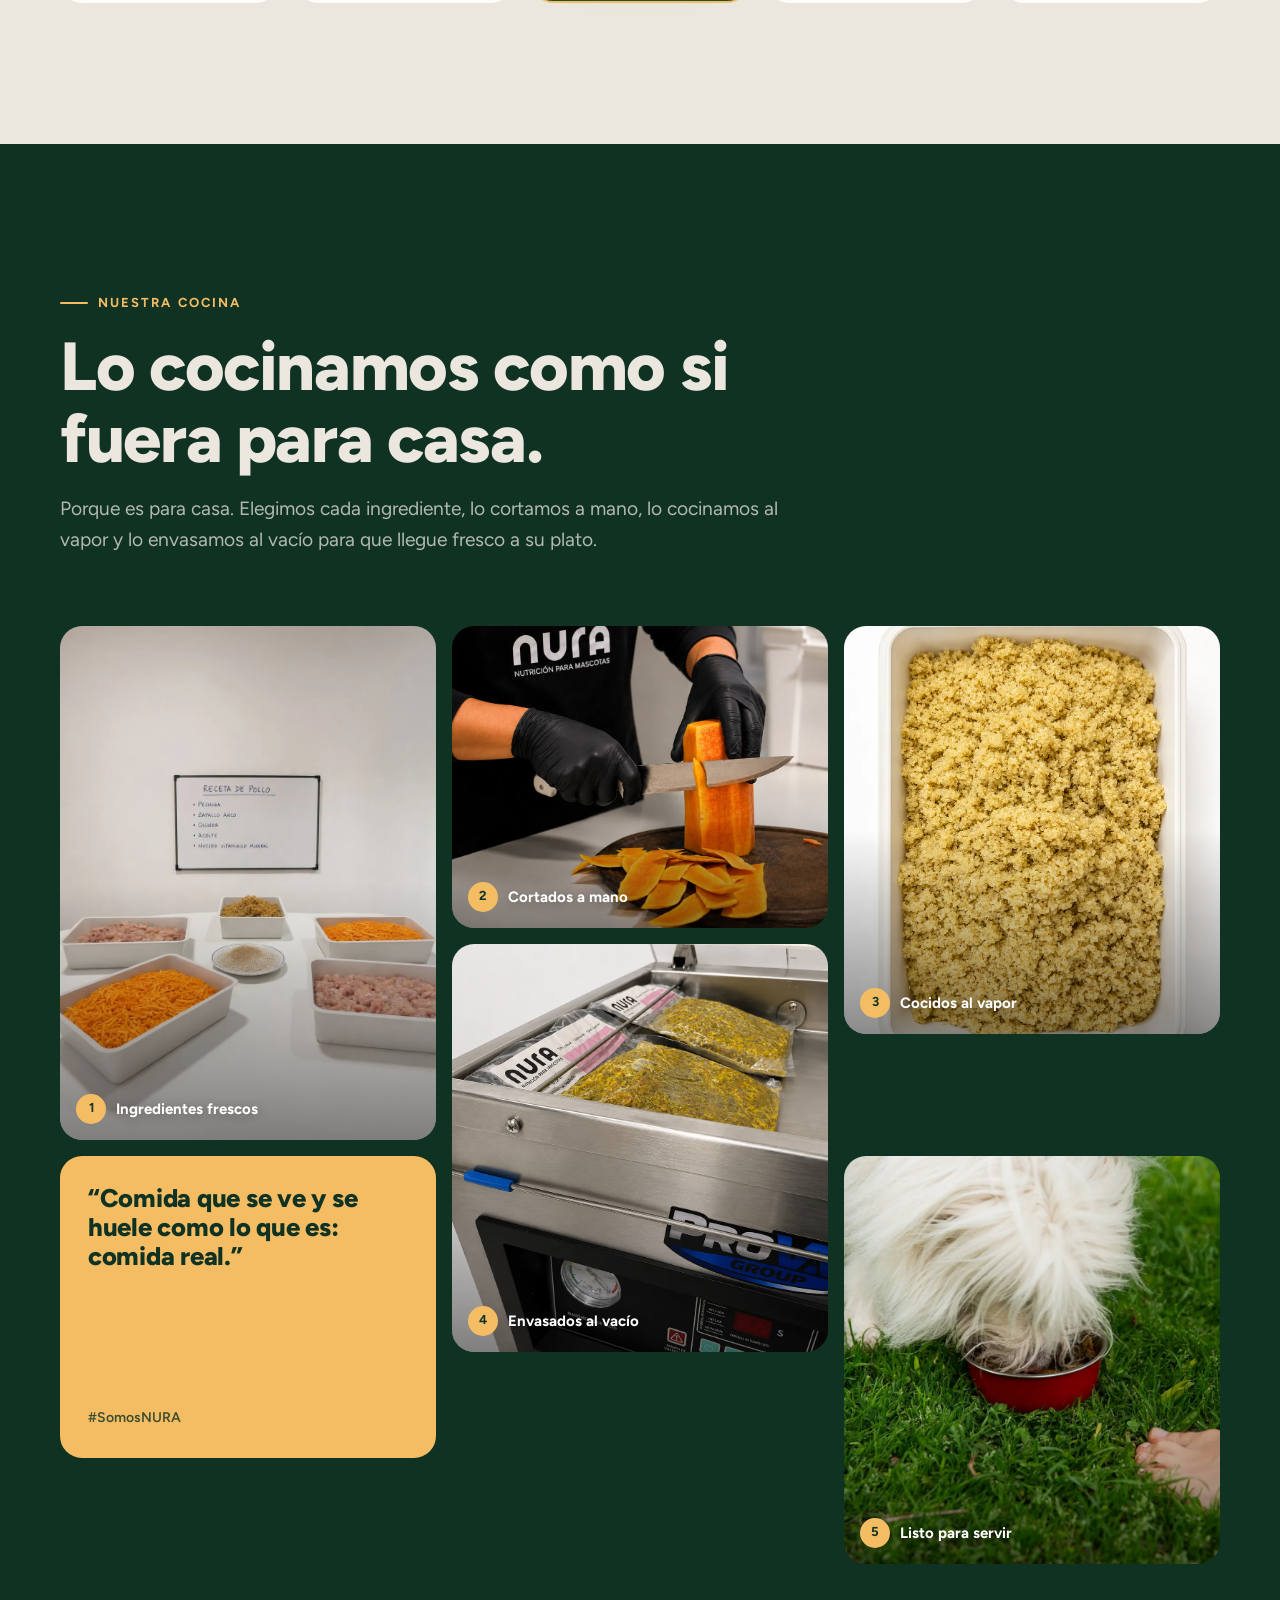
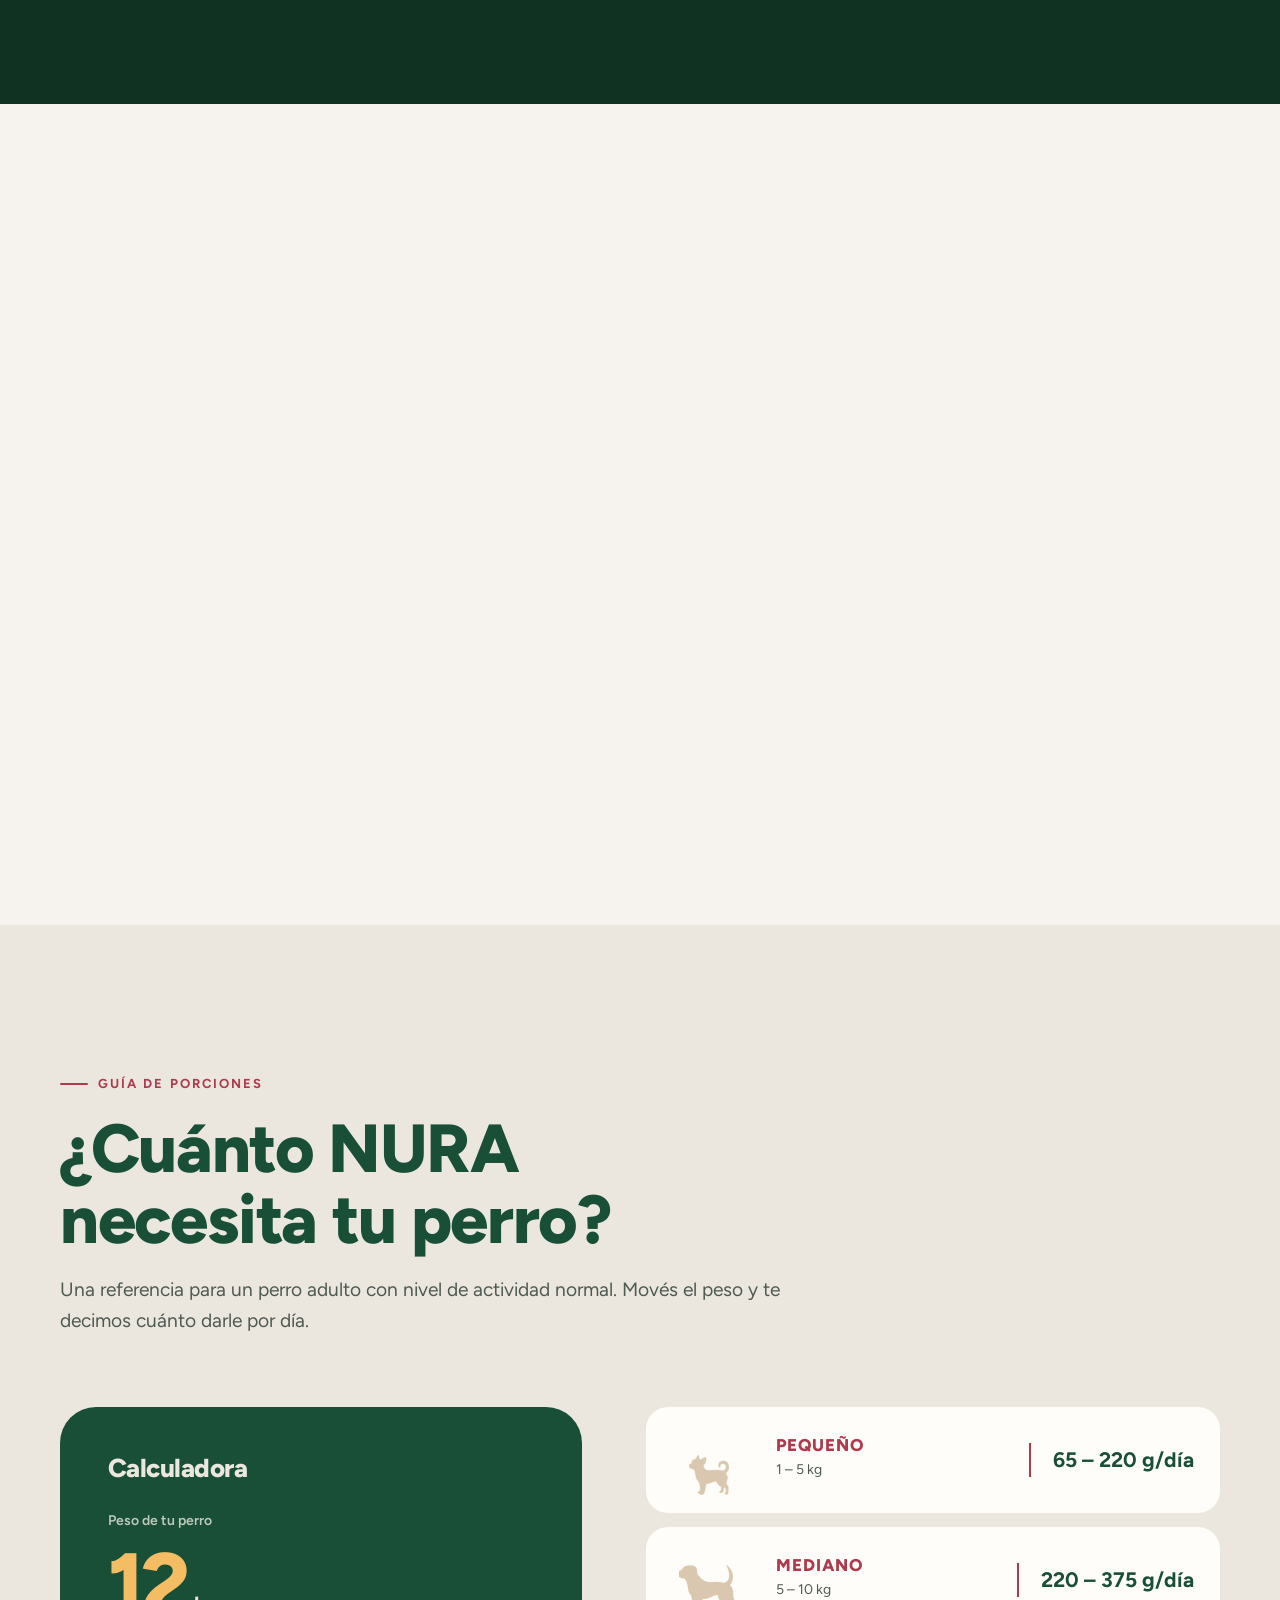
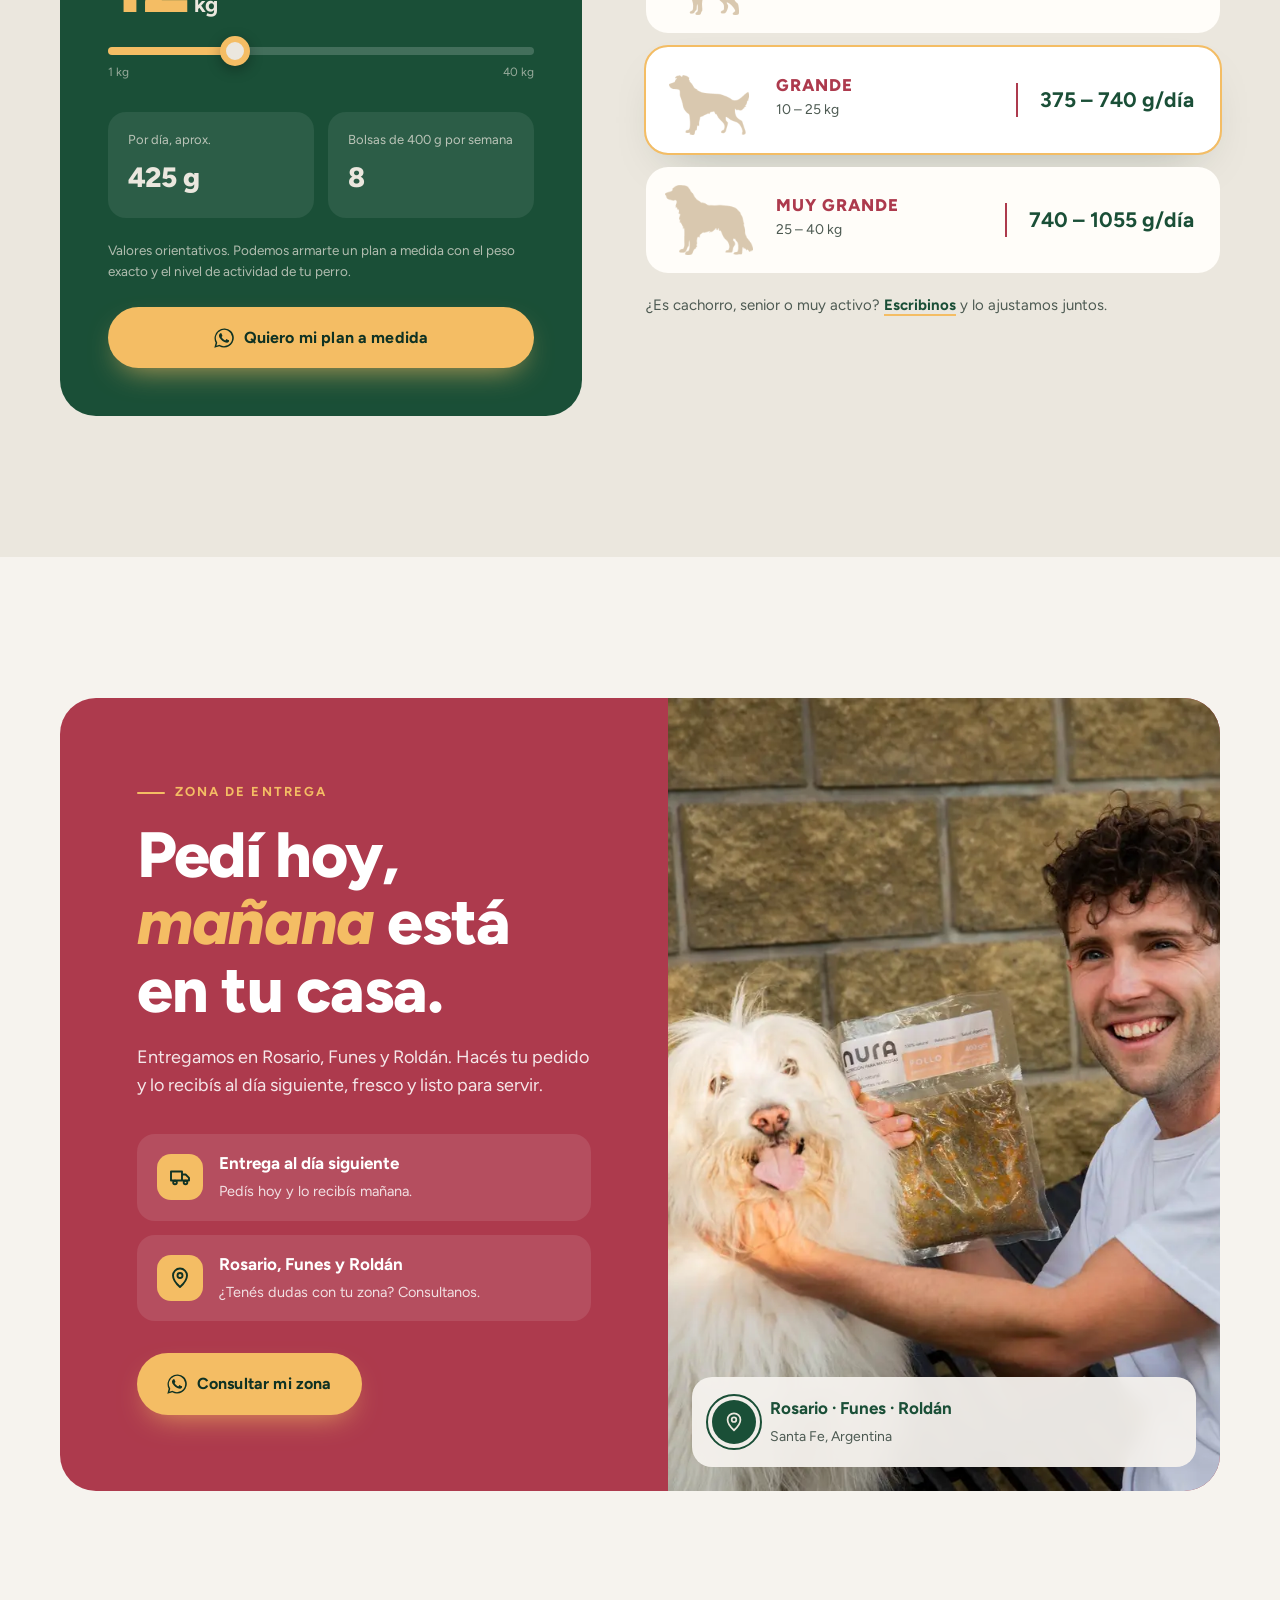
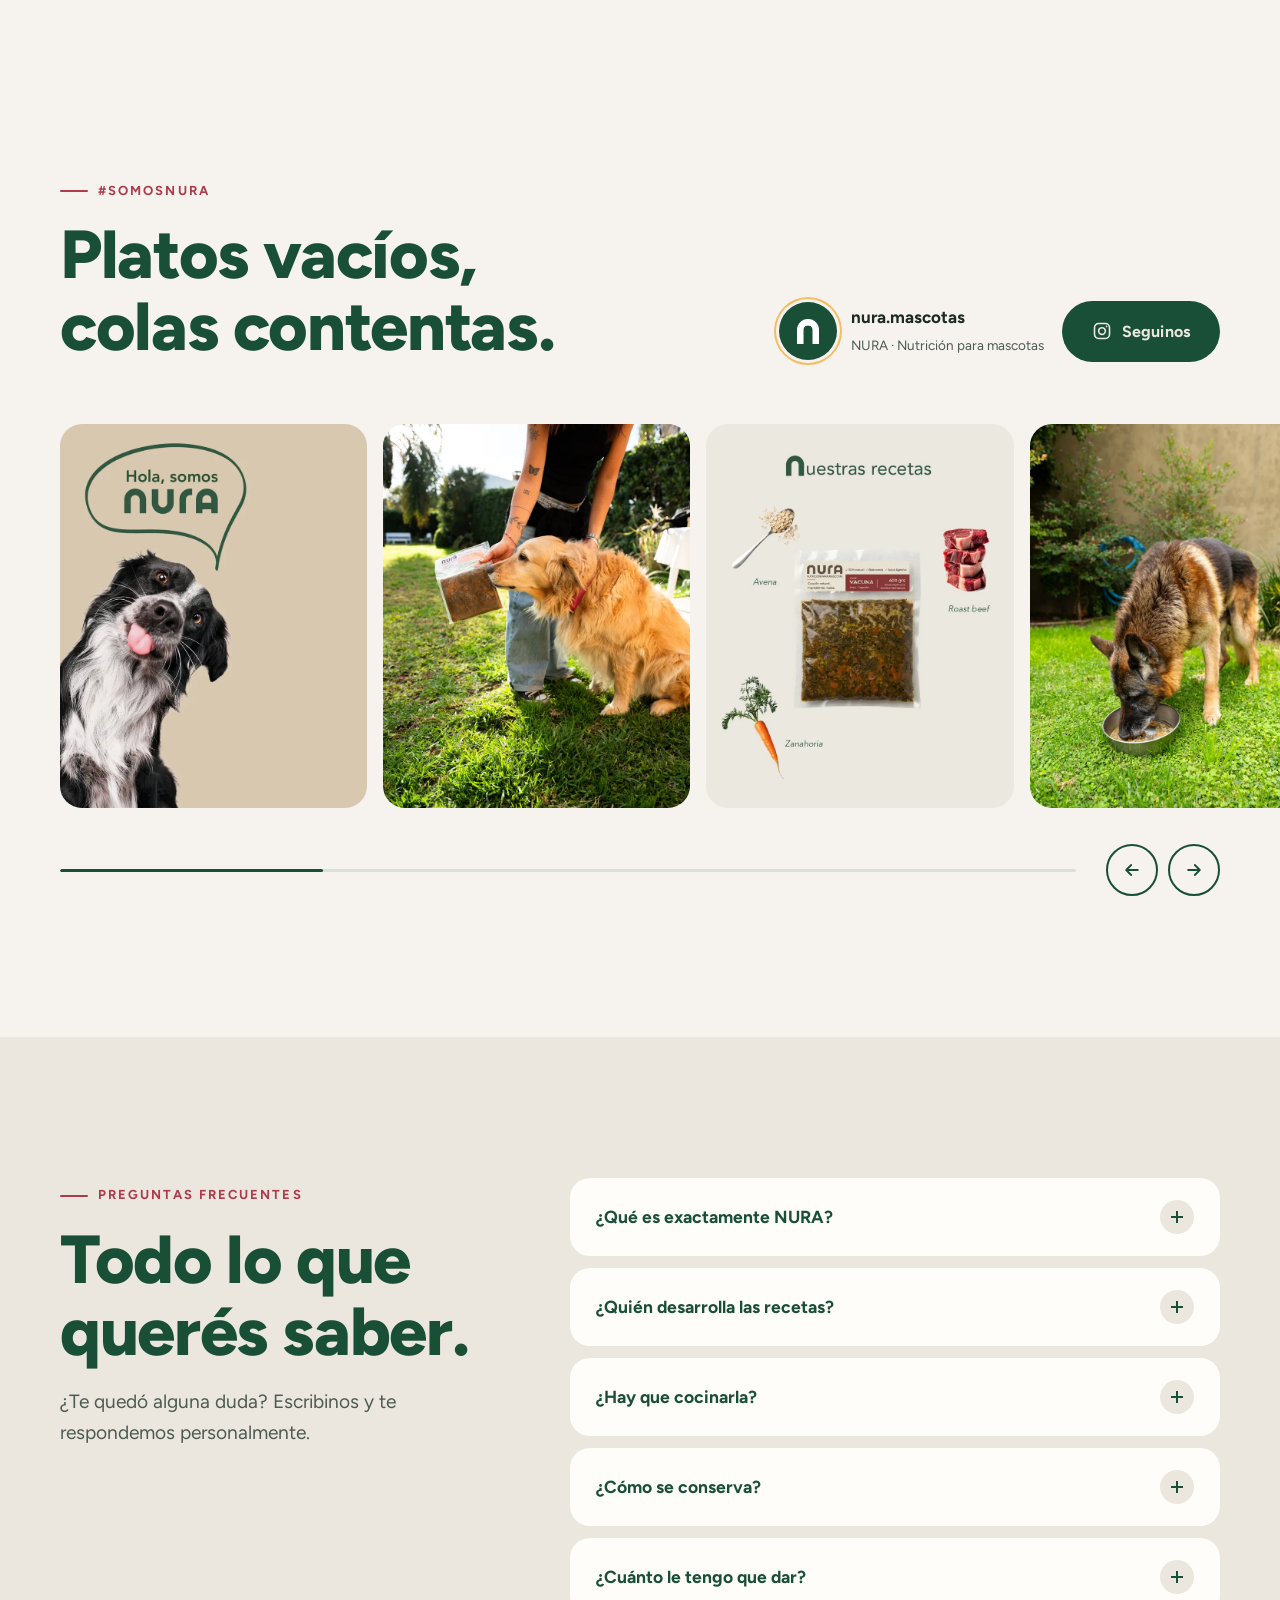
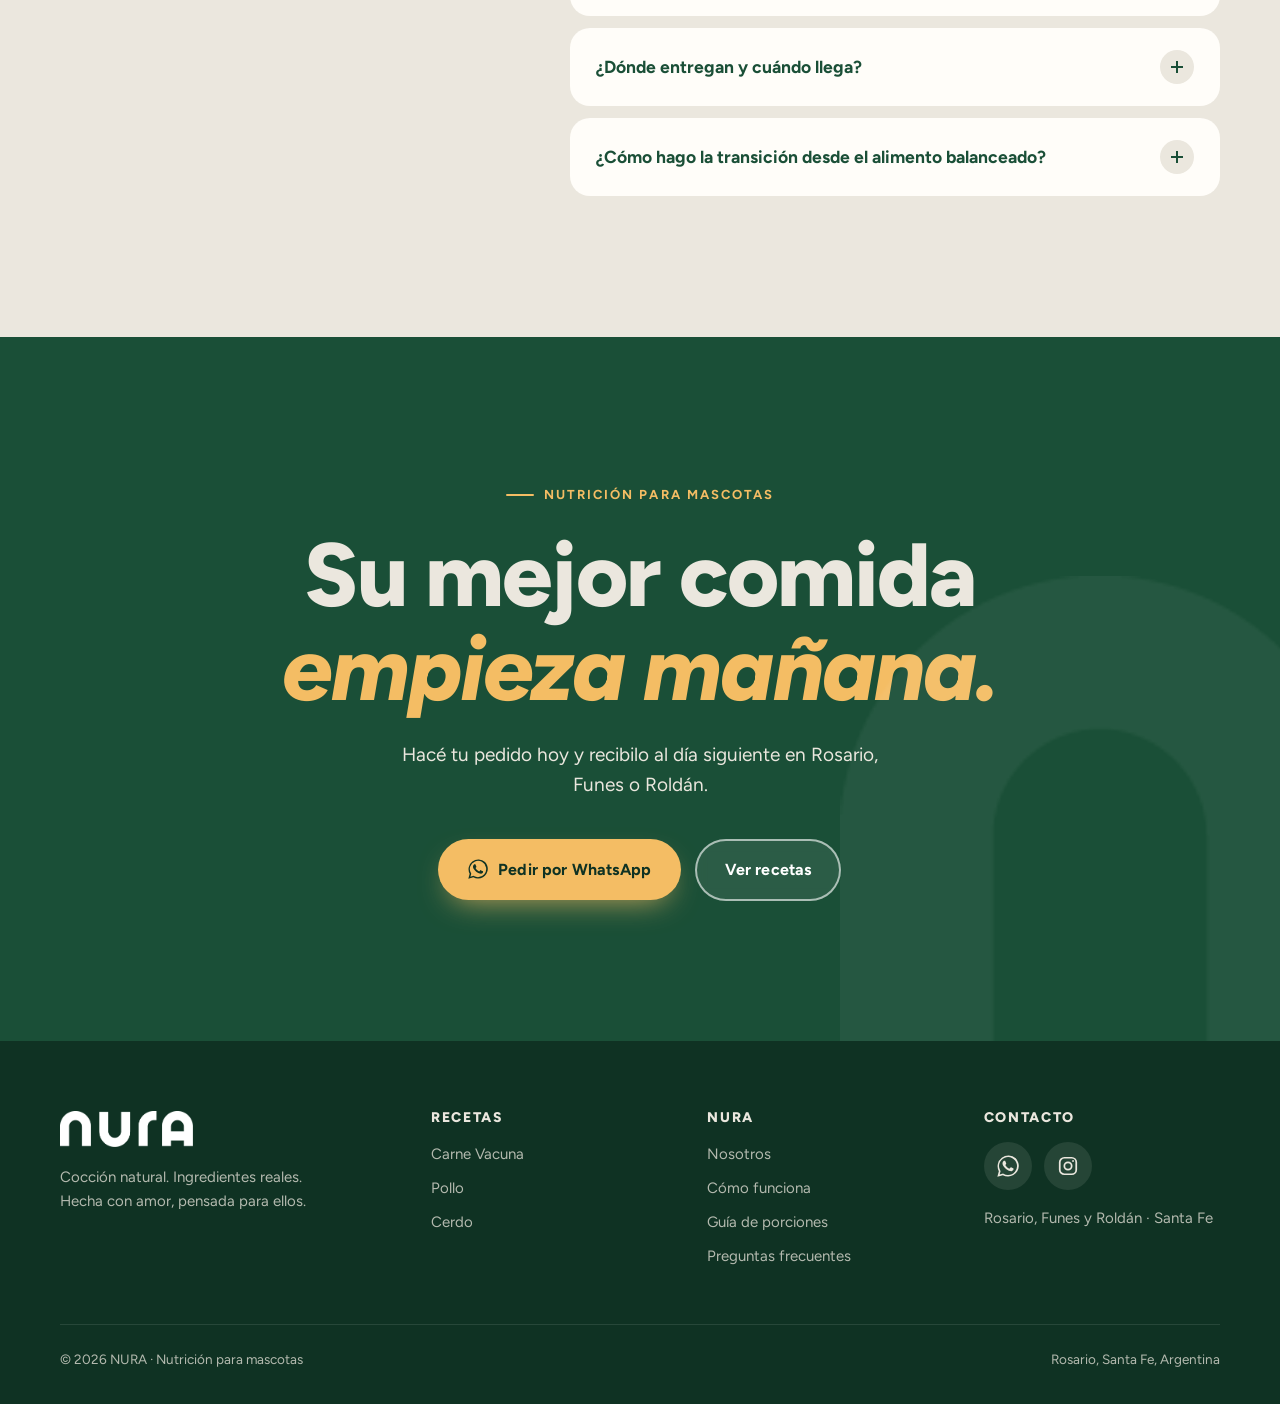
==== commit 04b57956: "Hero: video nuevo con más calidad y encuadre más abierto (versión vertical y ancha) Co-Authored-By: " ====
--- a/index.html
+++ b/index.html
@@ -42,7 +42,8 @@
   <main>
     <!-- ============ HERO ============ -->
     <section class="hero" id="inicio">
-      <video class="hero-video" autoplay muted loop playsinline preload="auto" poster="assets/img/hero-poster-nuevo.webp">
+      <video class="hero-video" autoplay muted loop playsinline preload="auto" poster="assets/img/hero-poster-nuevo-ancho.webp" data-poster-vertical="assets/img/hero-poster-nuevo.webp">
+        <source src="assets/video/nura-hero-nuevo-ancho.mp4" type="video/mp4" media="(min-aspect-ratio: 1/1)" />
         <source src="assets/video/nura-hero-nuevo.mp4" type="video/mp4" />
       </video>
       <div class="container hero-content">
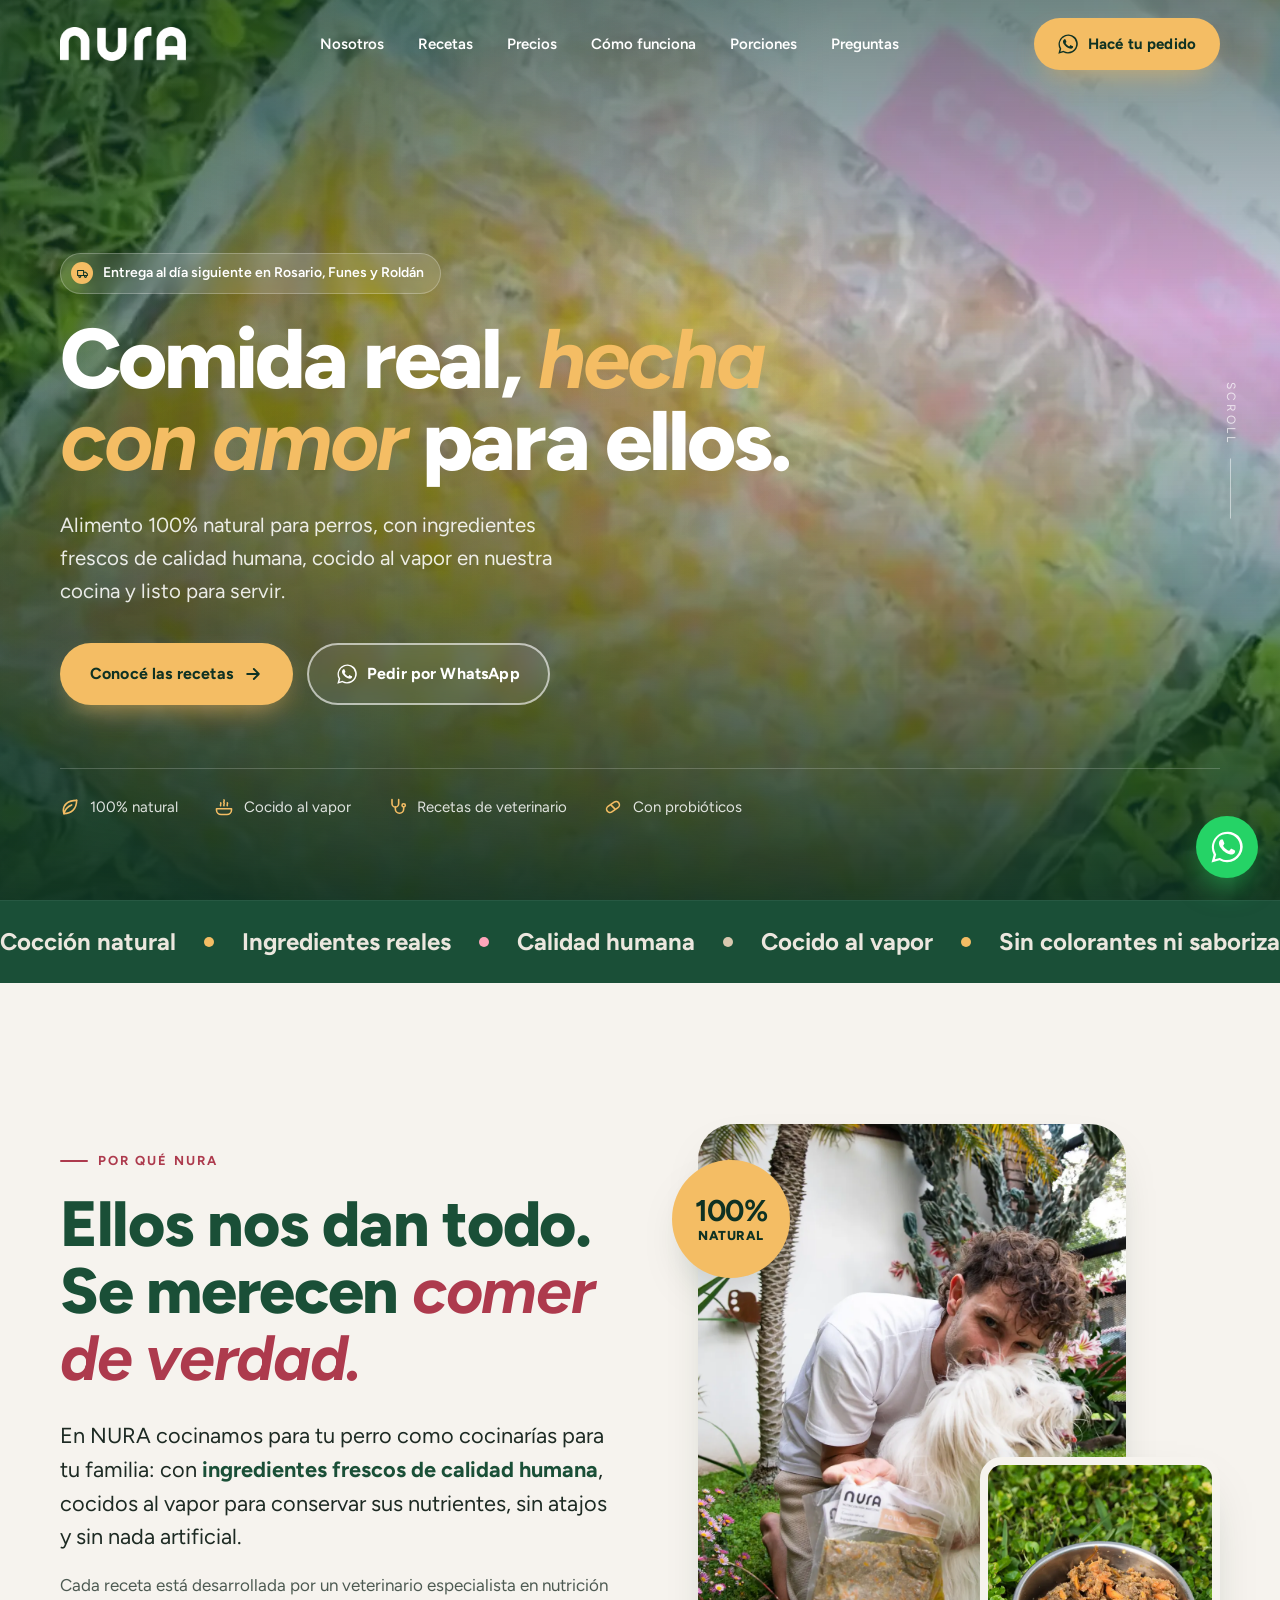
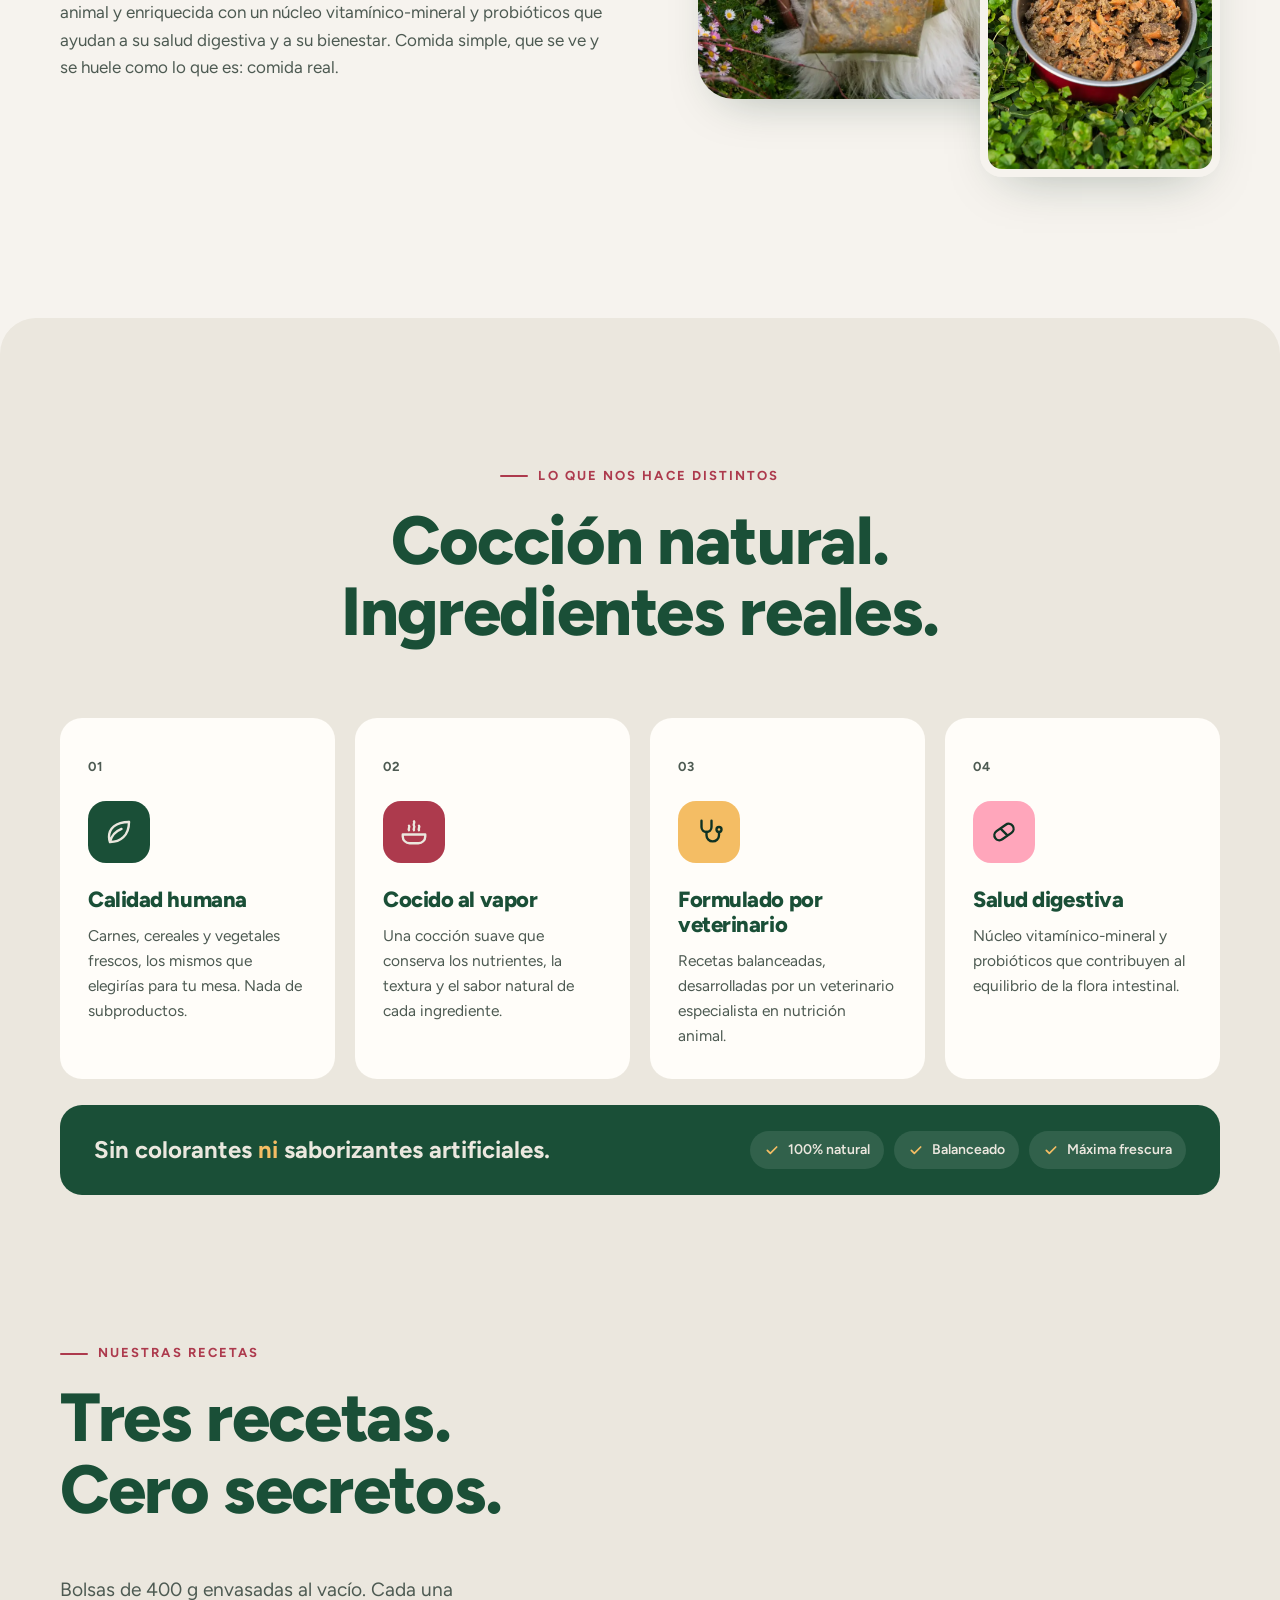
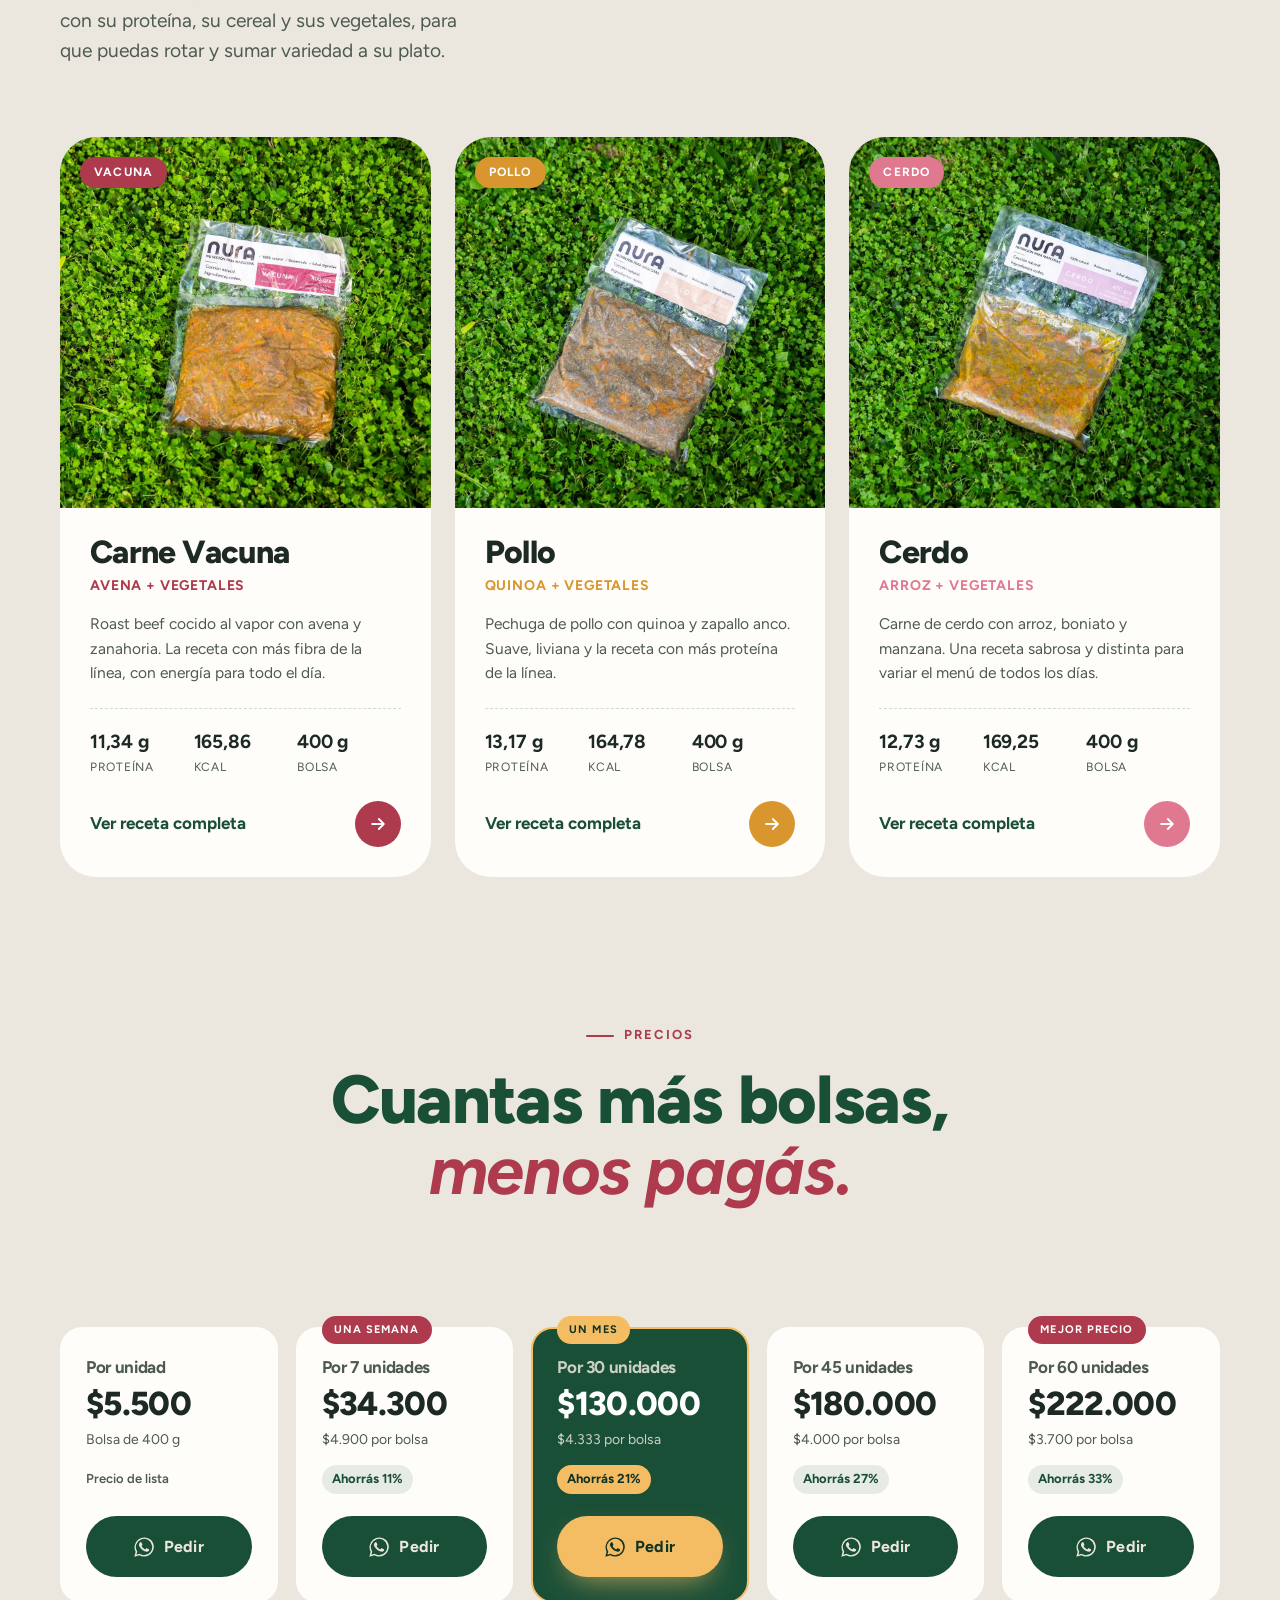
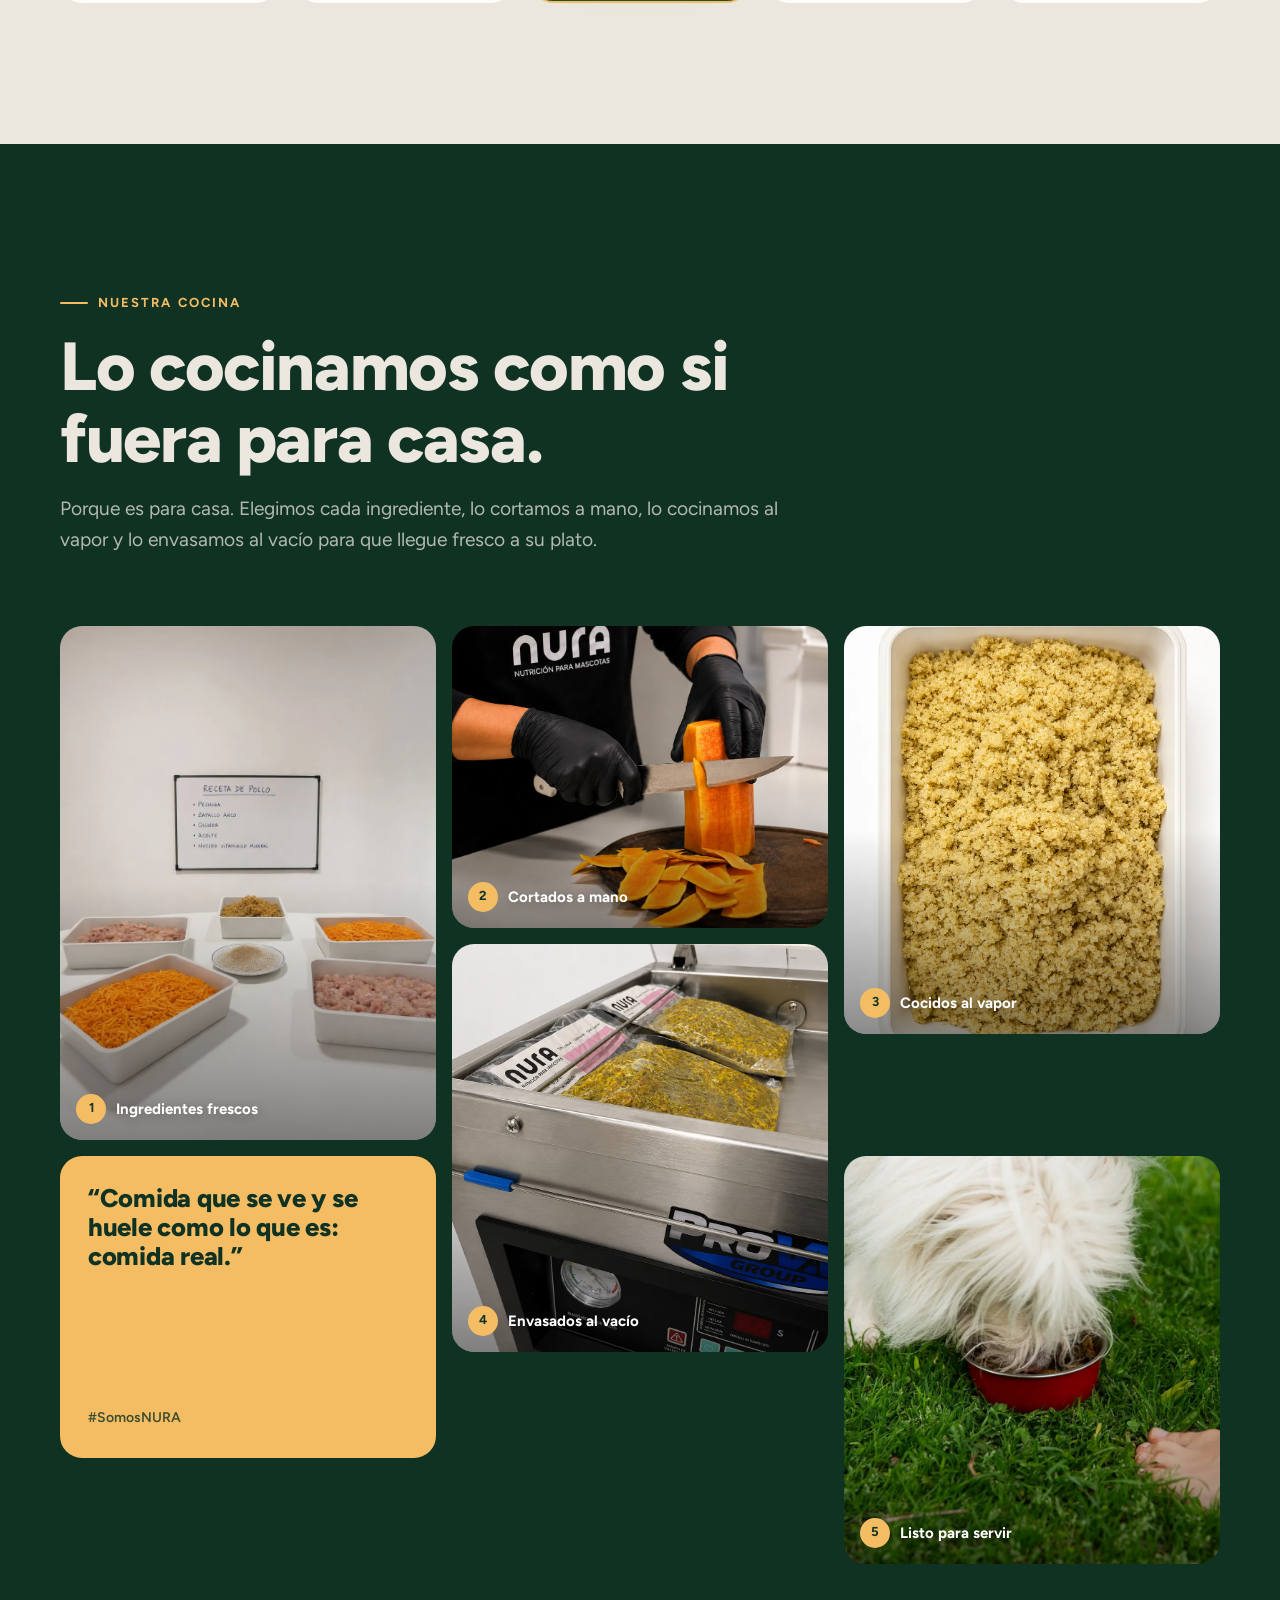
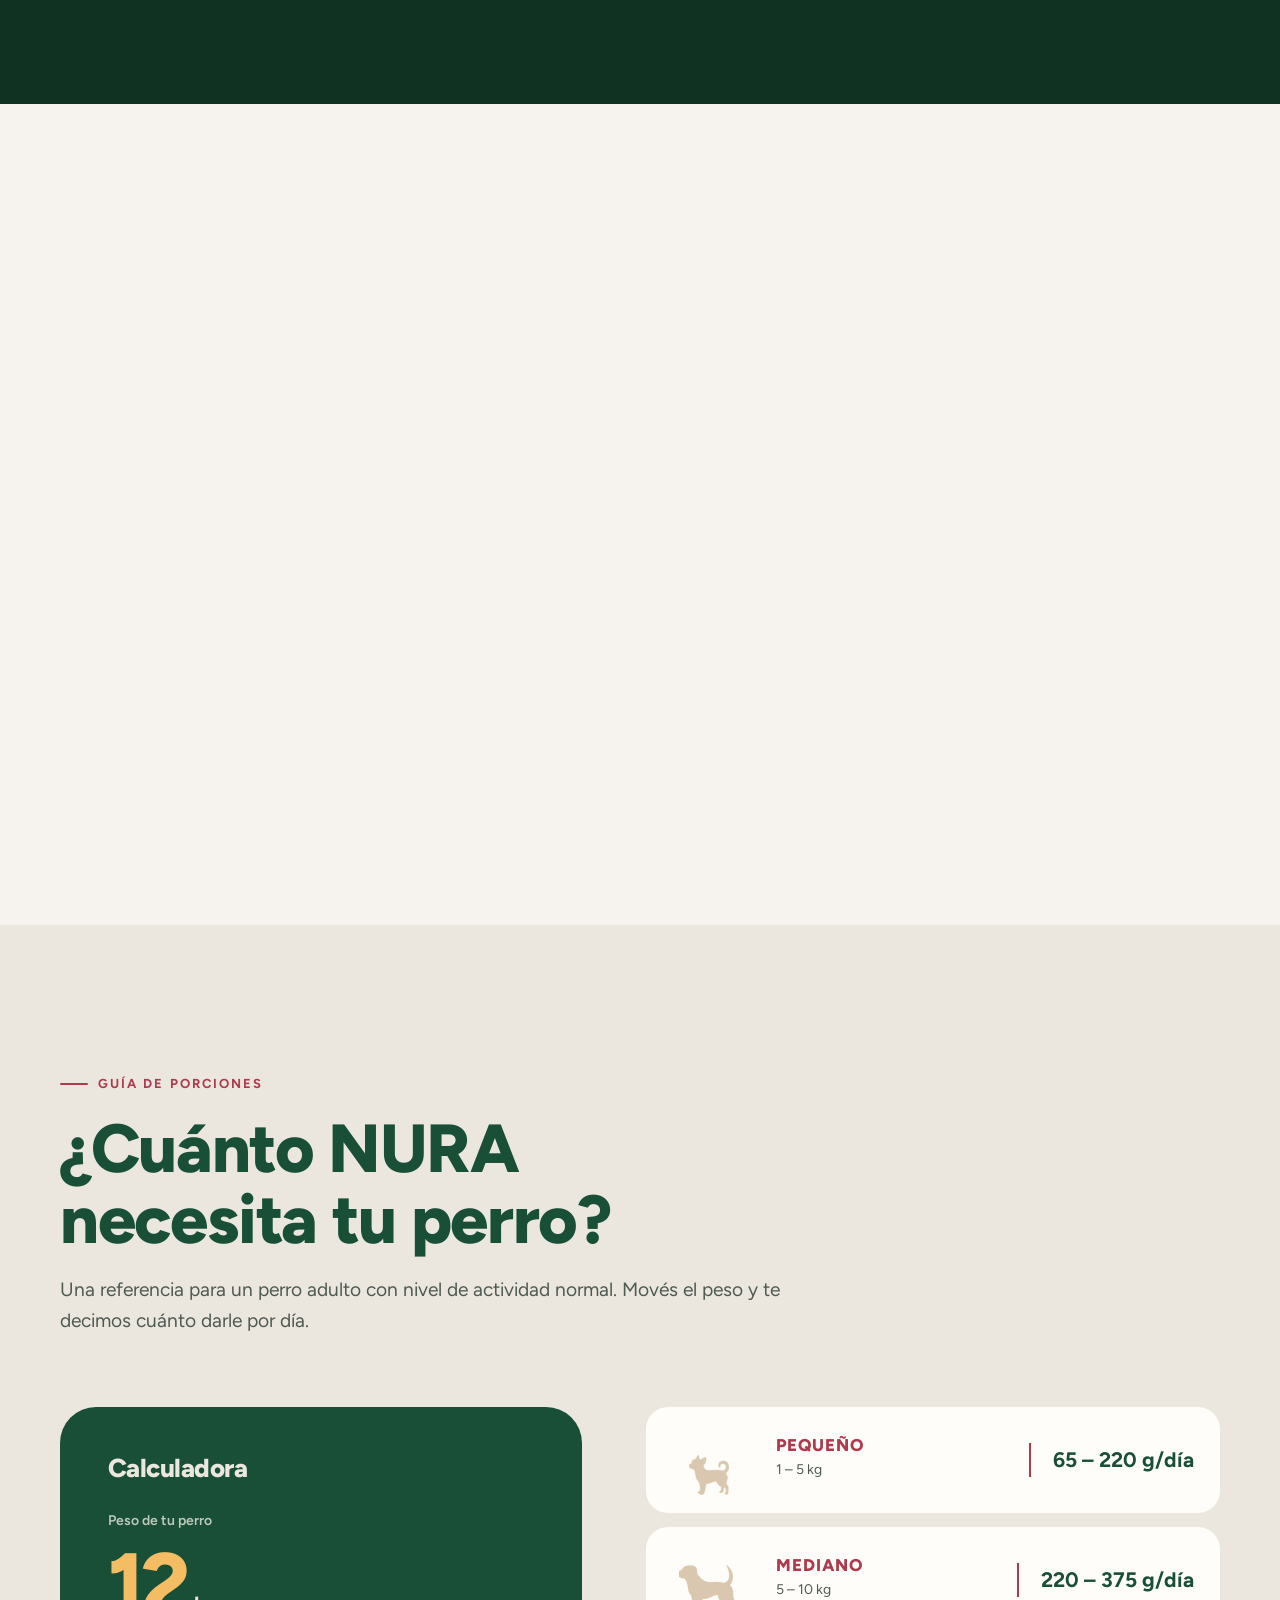
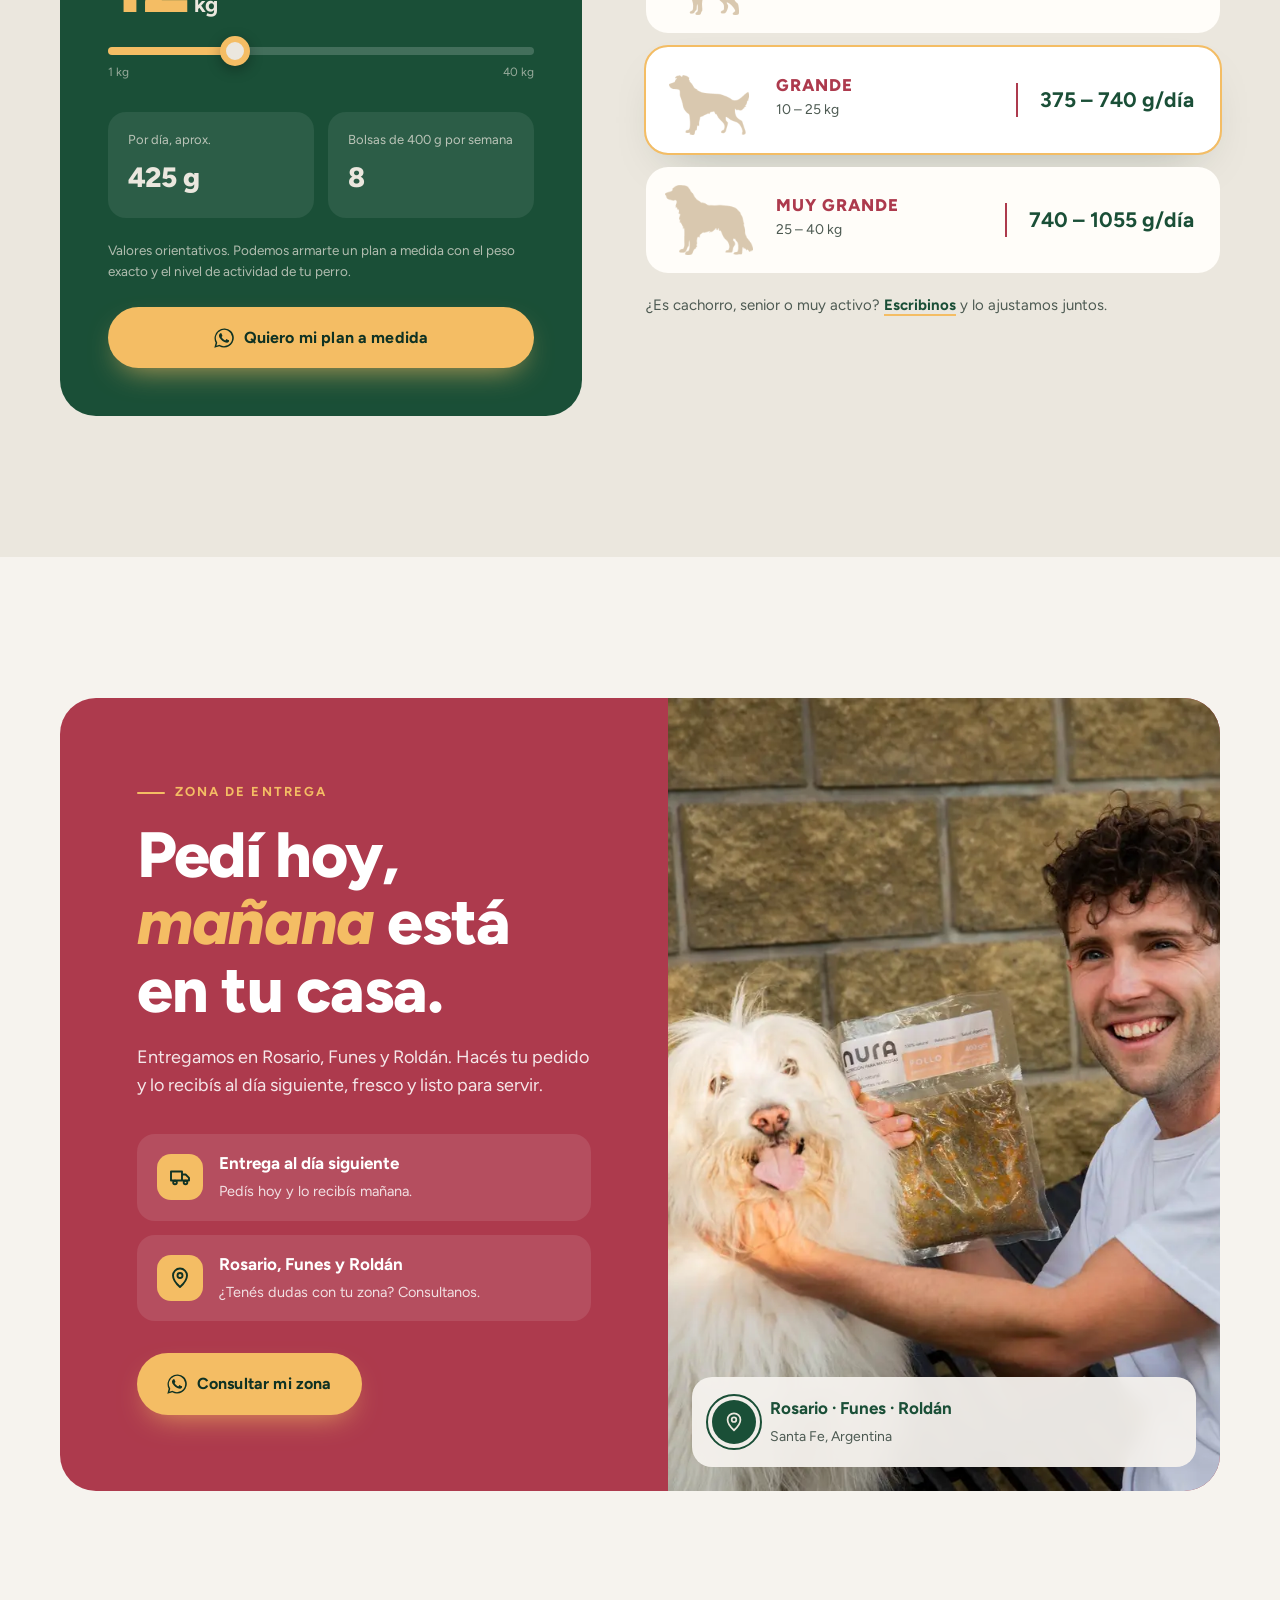
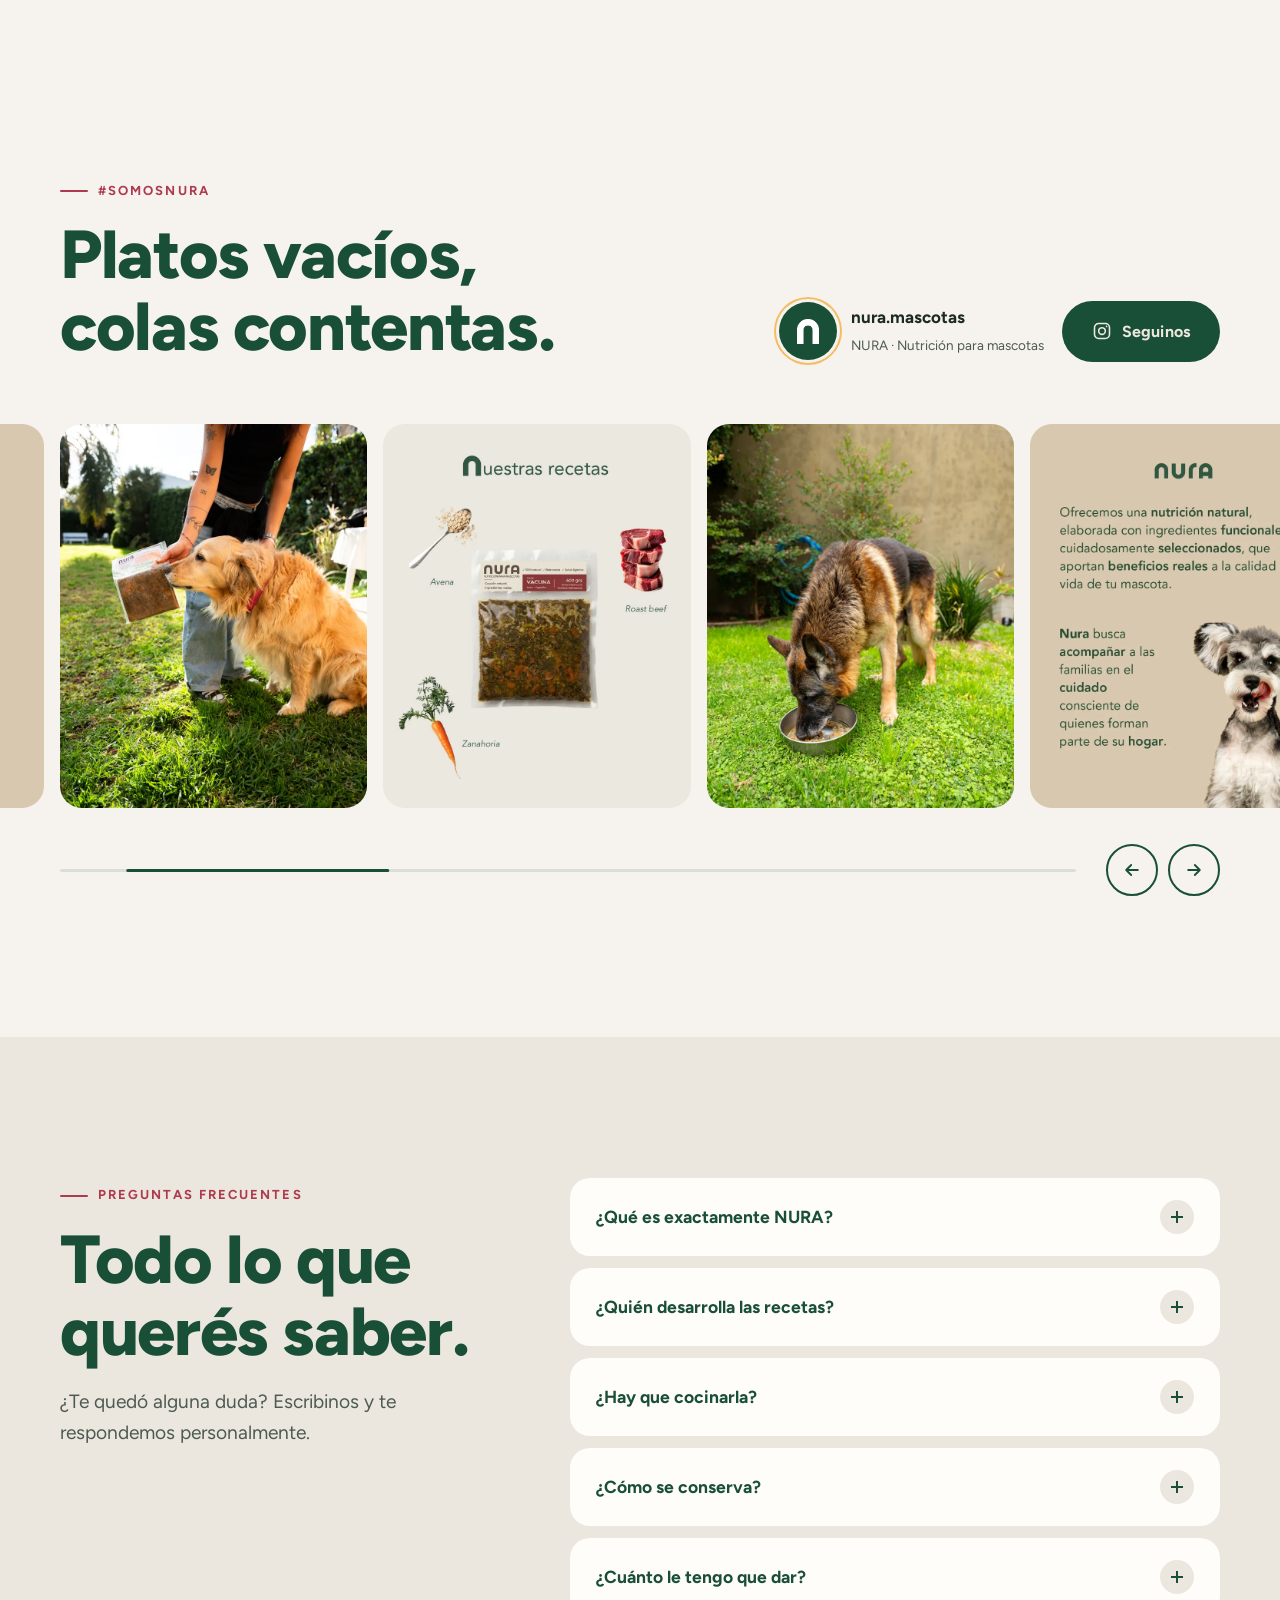
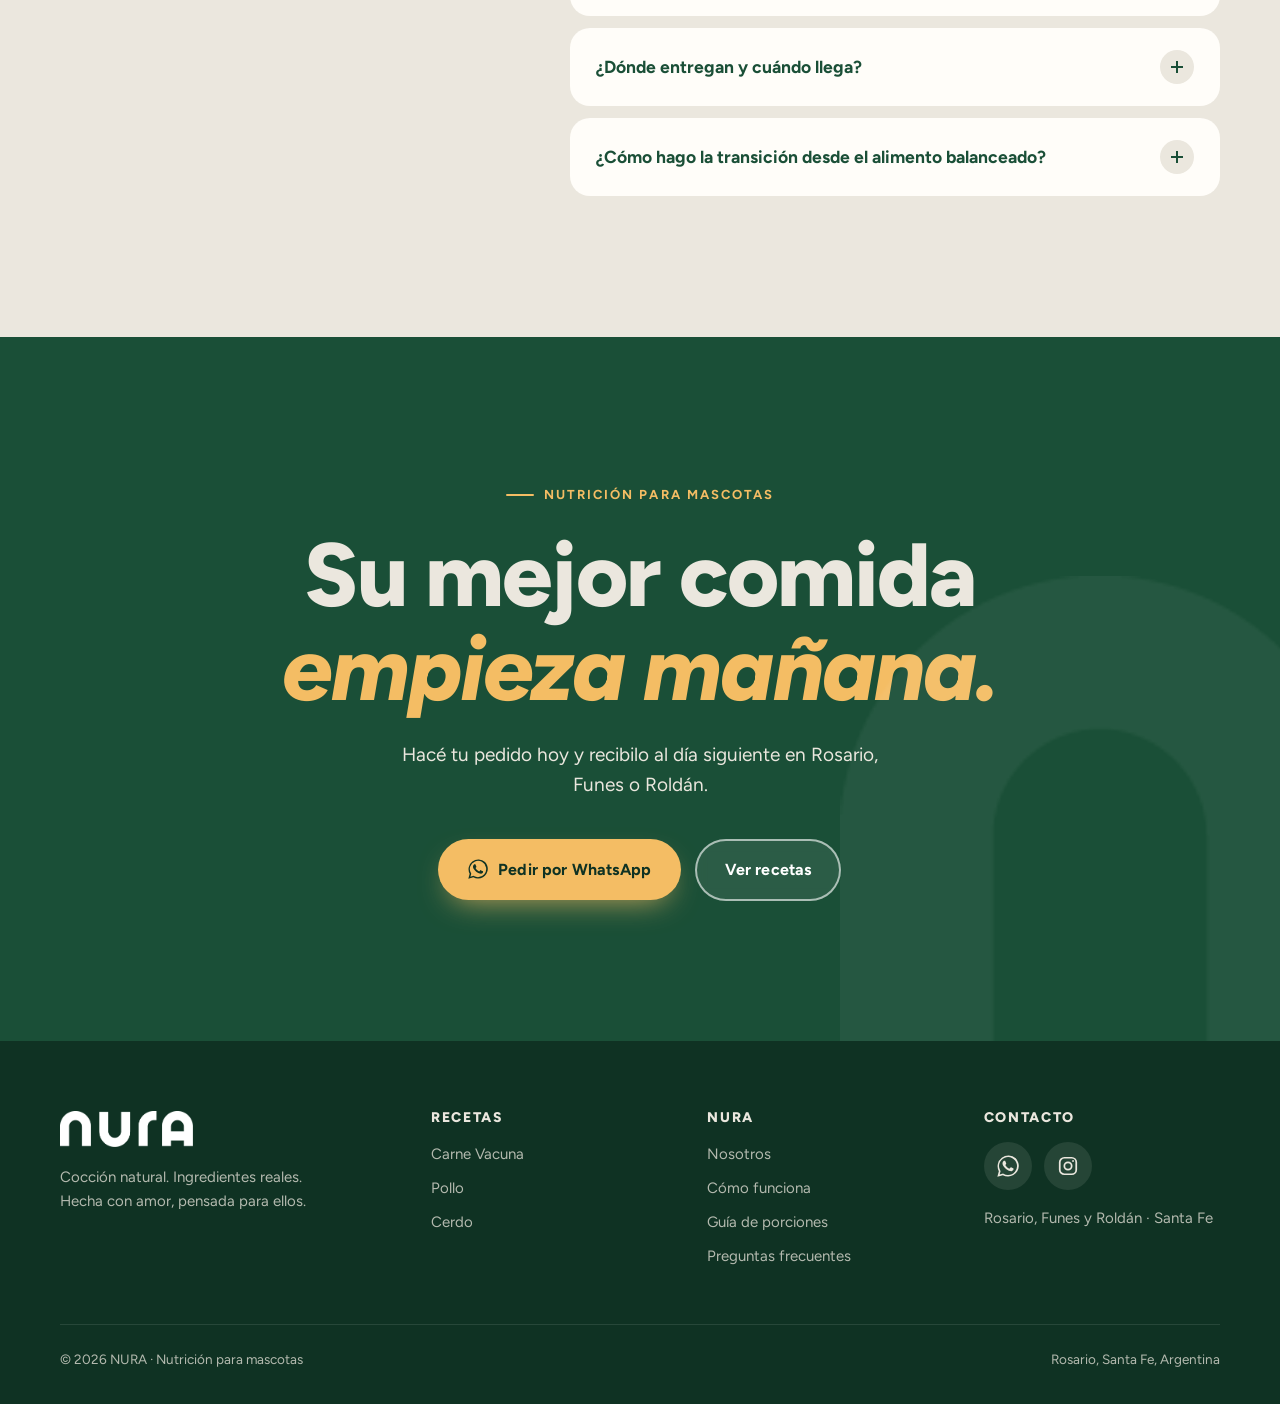
==== commit 06c54bf1: "Hero: vuelve al encuadre original del video nuevo, con más calidad Co-Authored-By: Claude Opus 5.5 <" ====
--- a/index.html
+++ b/index.html
@@ -42,8 +42,7 @@
   <main>
     <!-- ============ HERO ============ -->
     <section class="hero" id="inicio">
-      <video class="hero-video" autoplay muted loop playsinline preload="auto" poster="assets/img/hero-poster-nuevo-ancho.webp" data-poster-vertical="assets/img/hero-poster-nuevo.webp">
-        <source src="assets/video/nura-hero-nuevo-ancho.mp4" type="video/mp4" media="(min-aspect-ratio: 1/1)" />
+      <video class="hero-video" autoplay muted loop playsinline preload="auto" poster="assets/img/hero-poster-nuevo.webp">
         <source src="assets/video/nura-hero-nuevo.mp4" type="video/mp4" />
       </video>
       <div class="container hero-content">
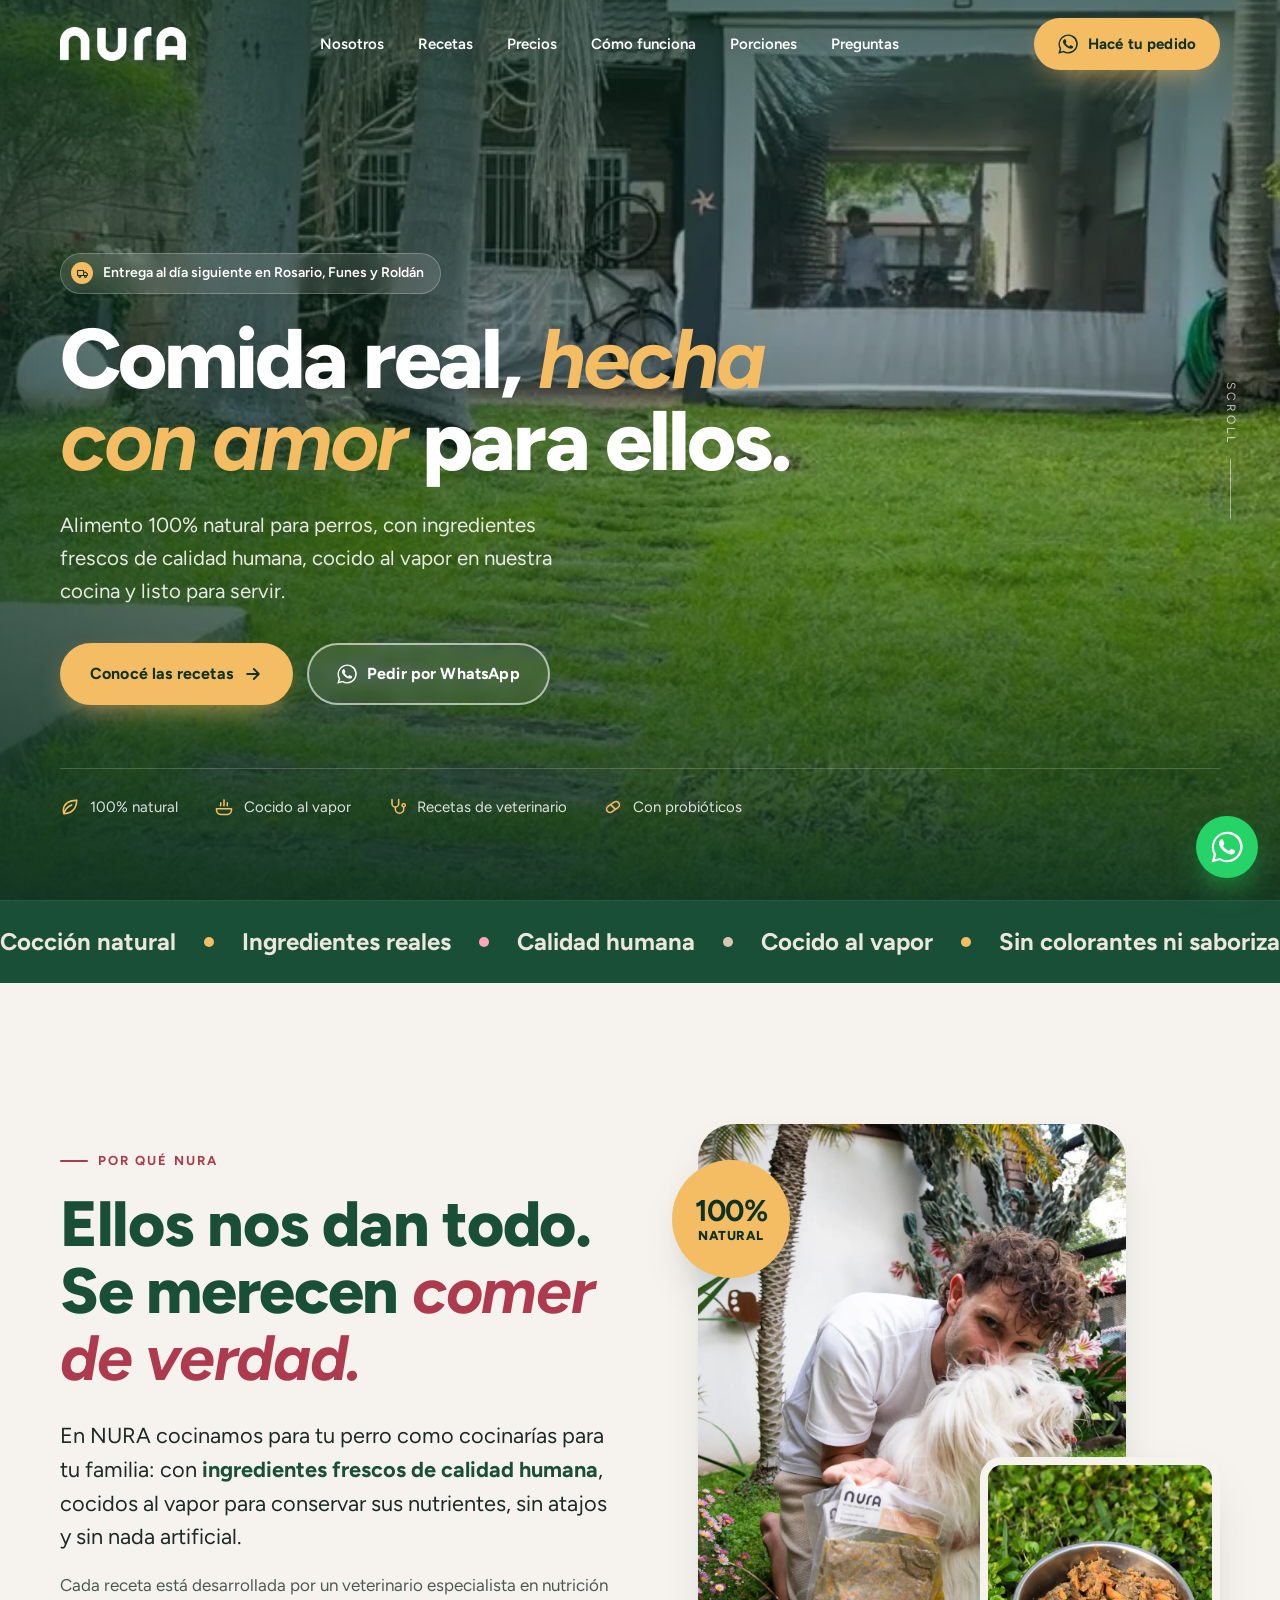
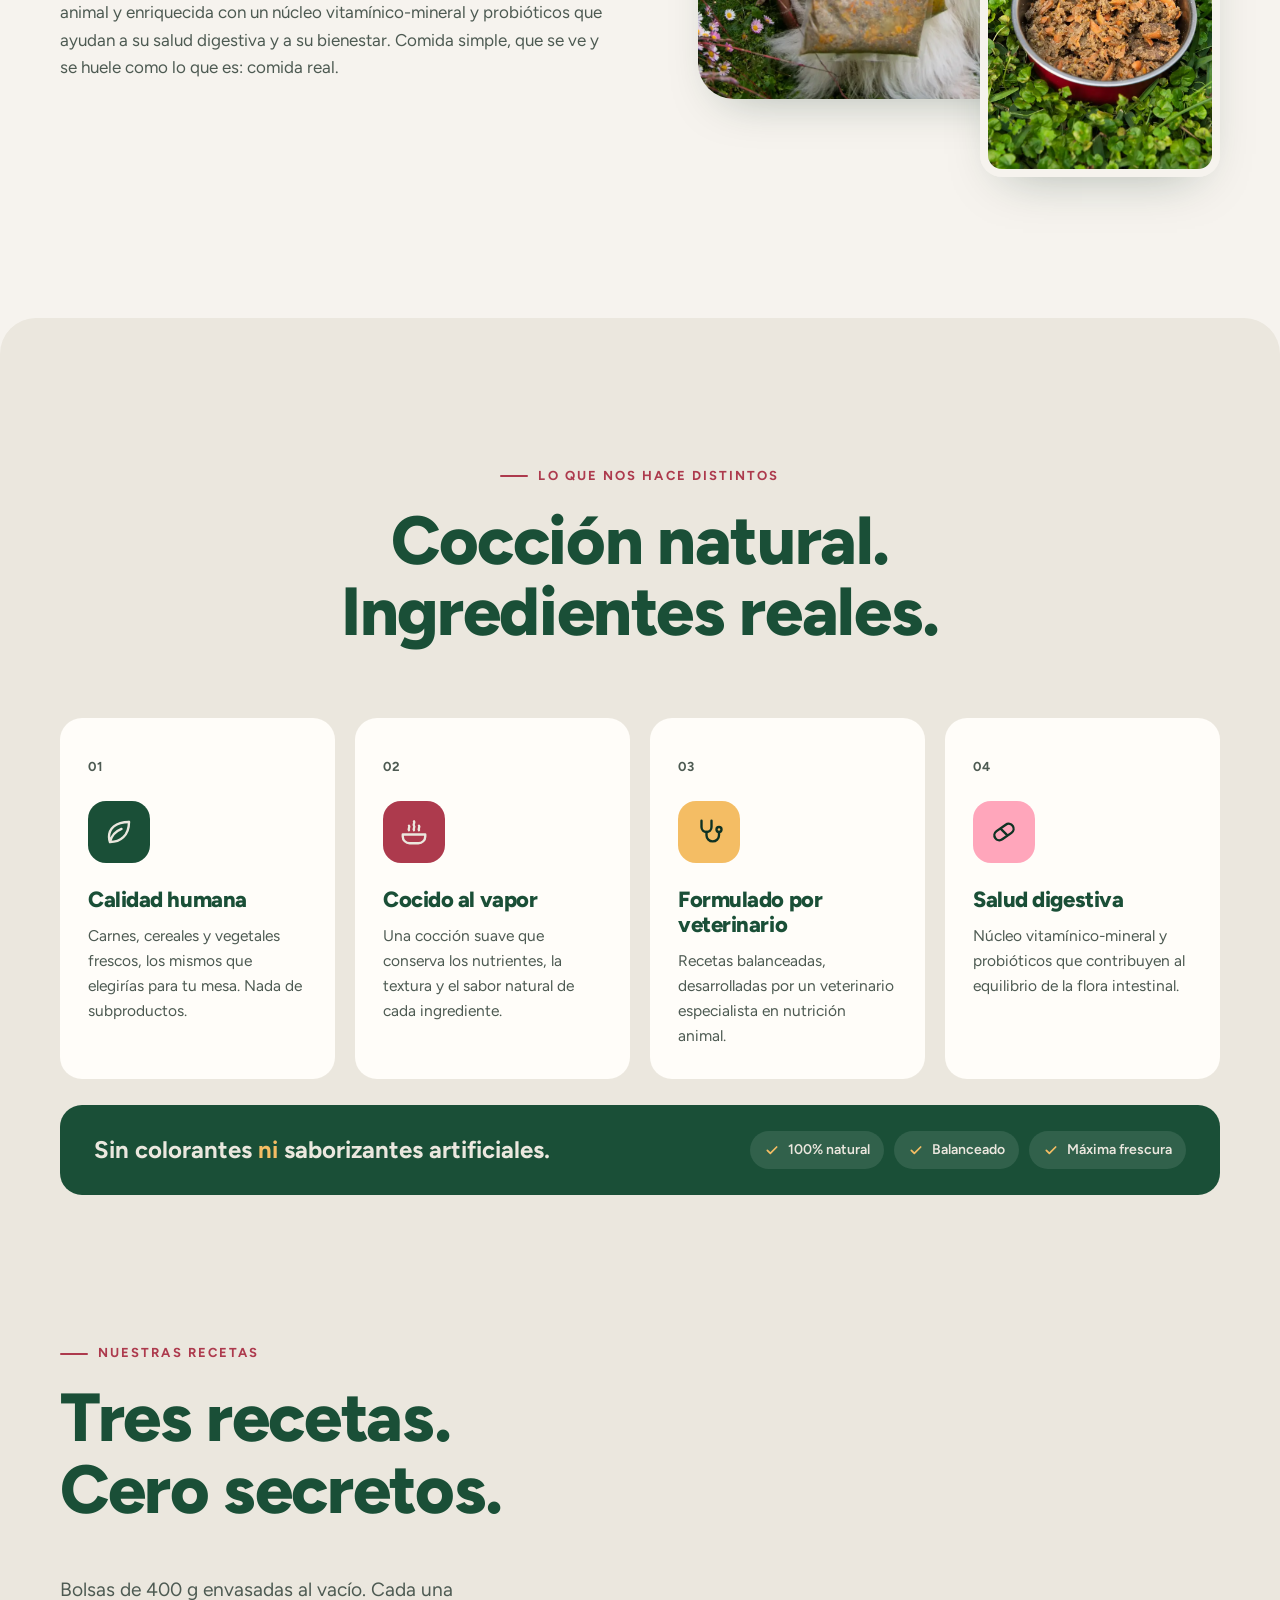
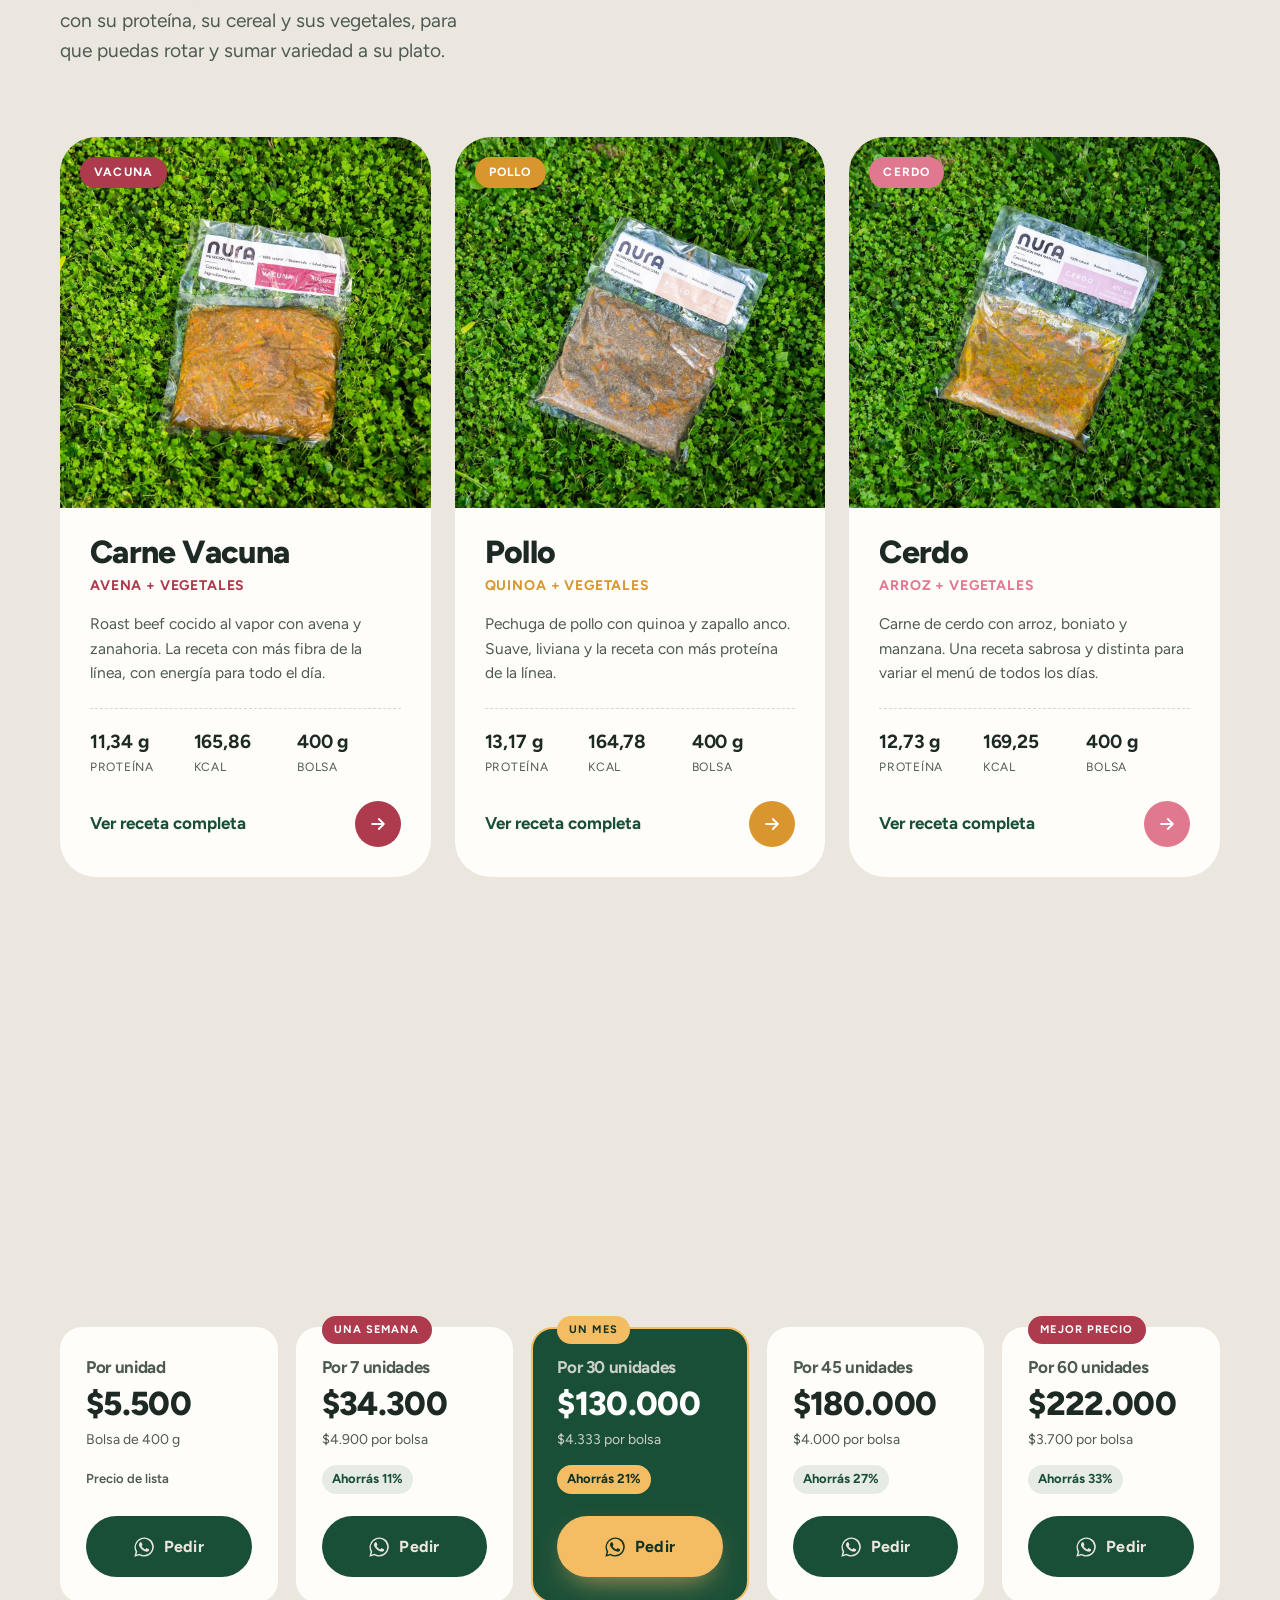
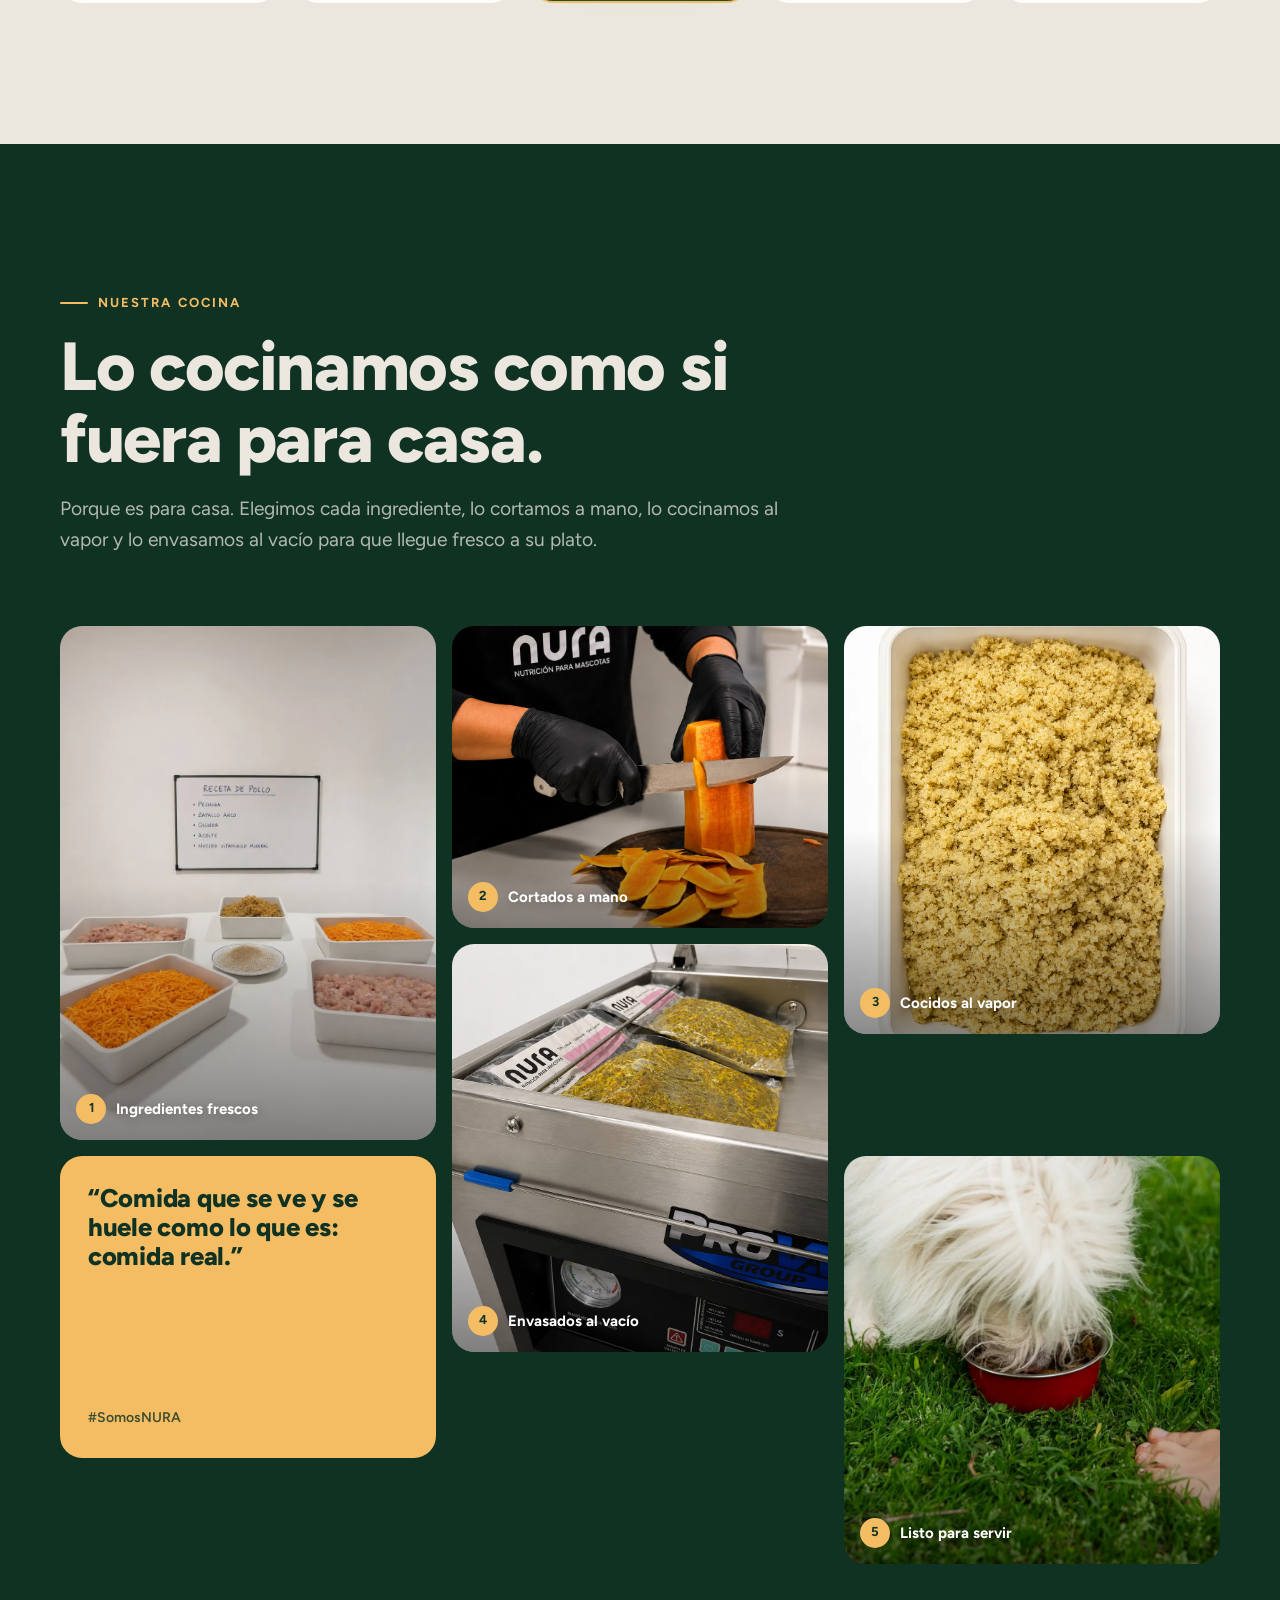
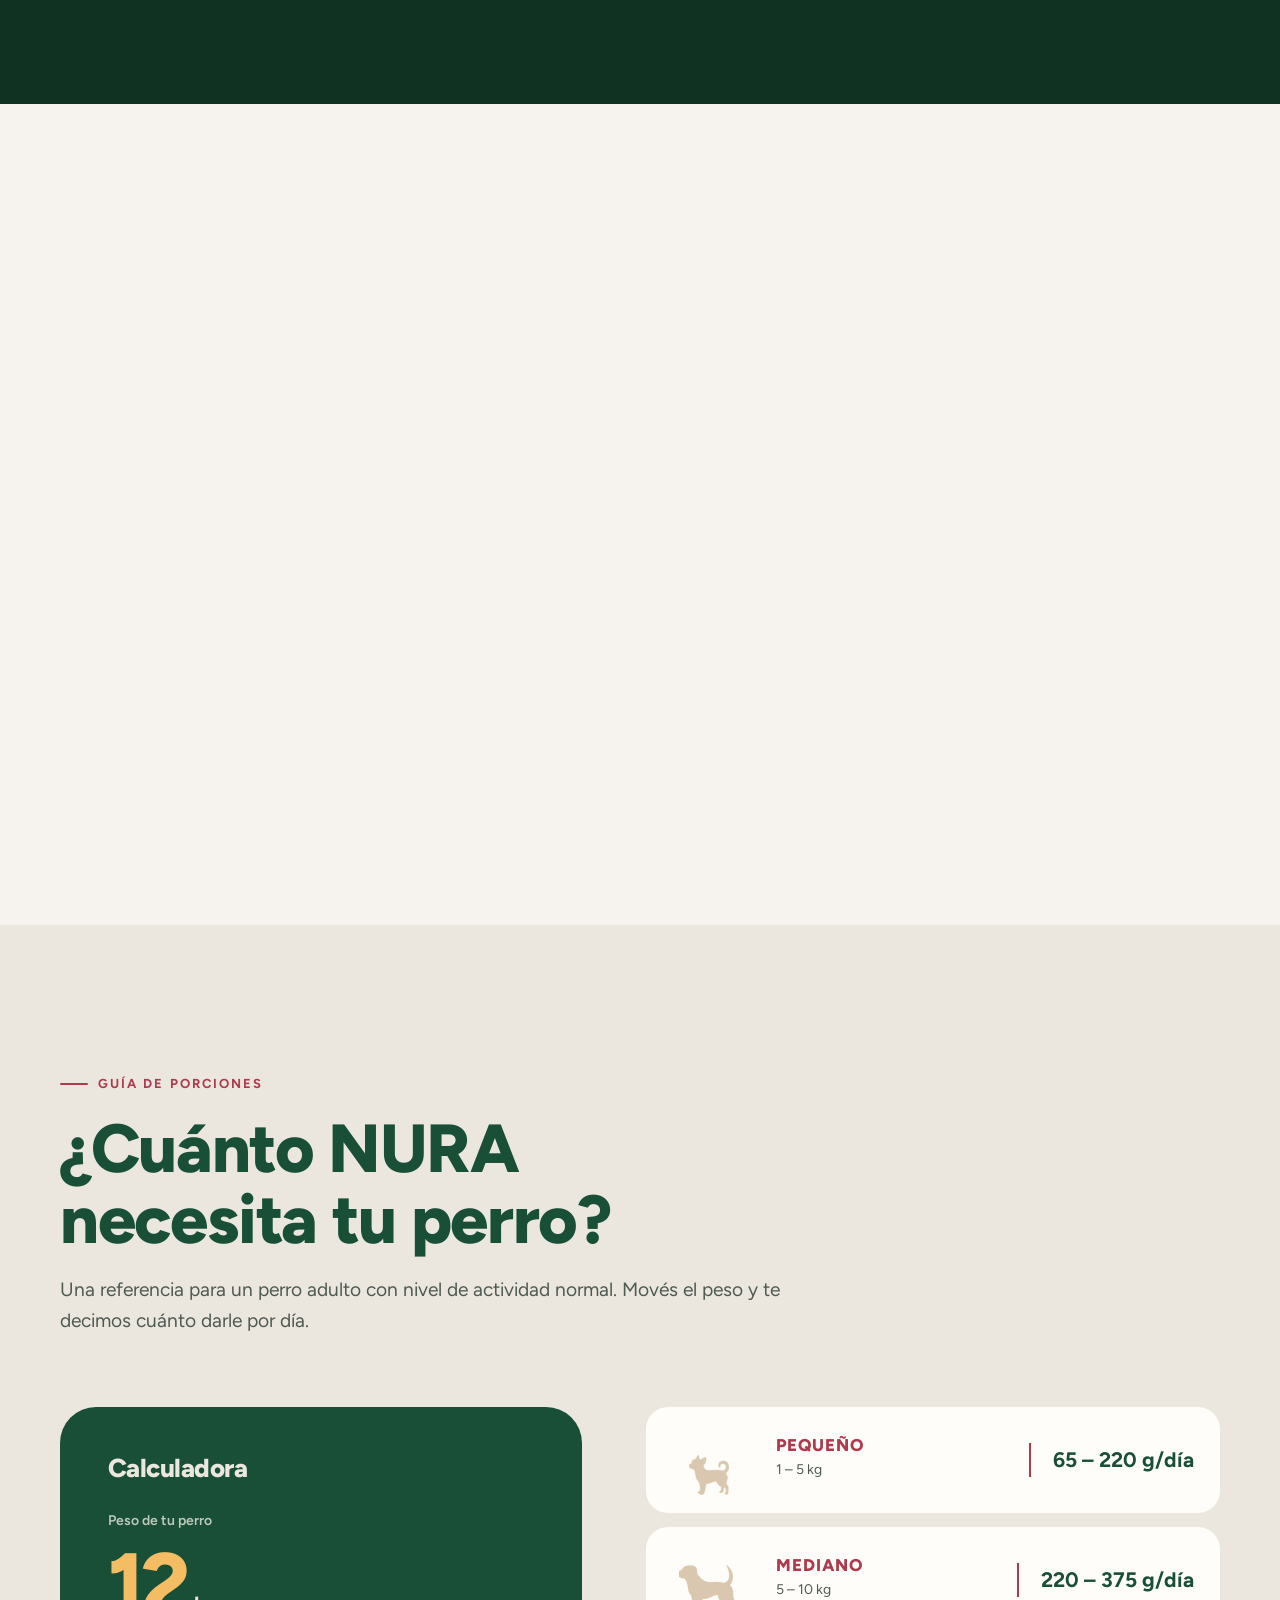
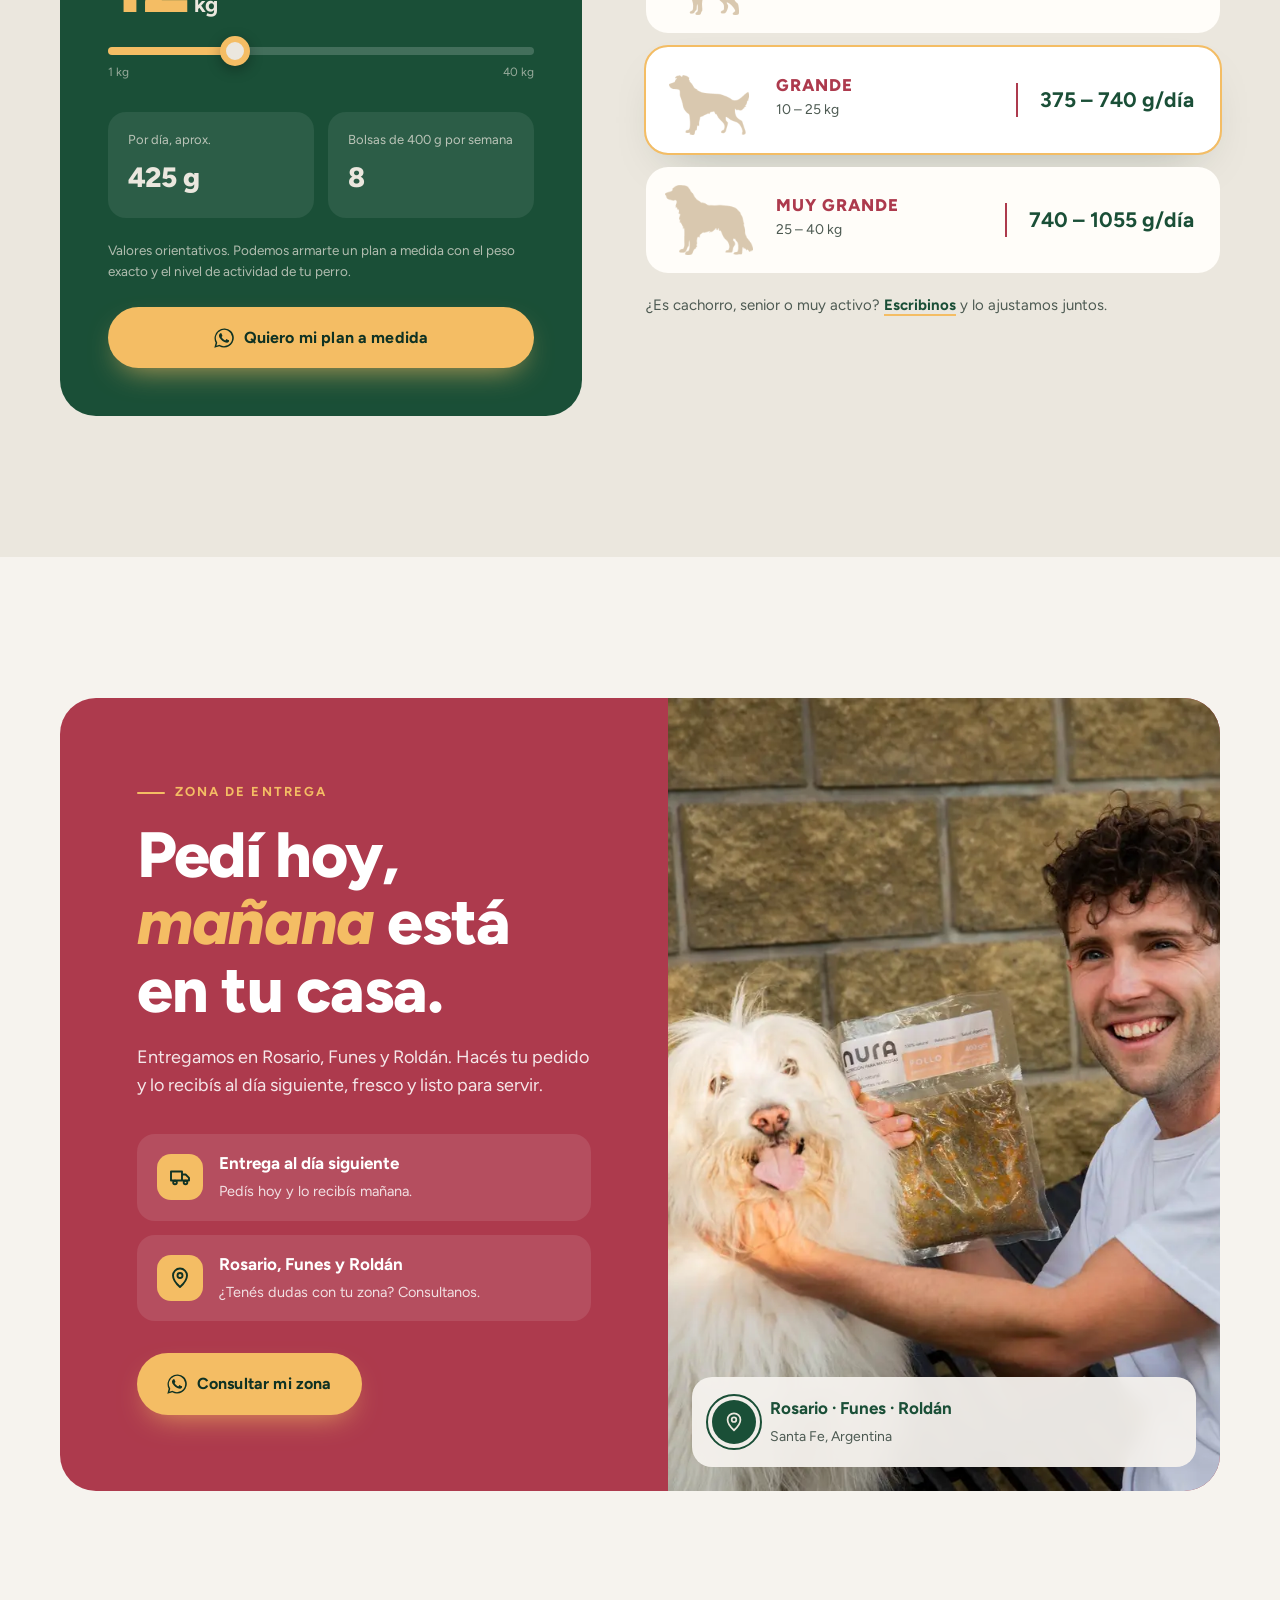
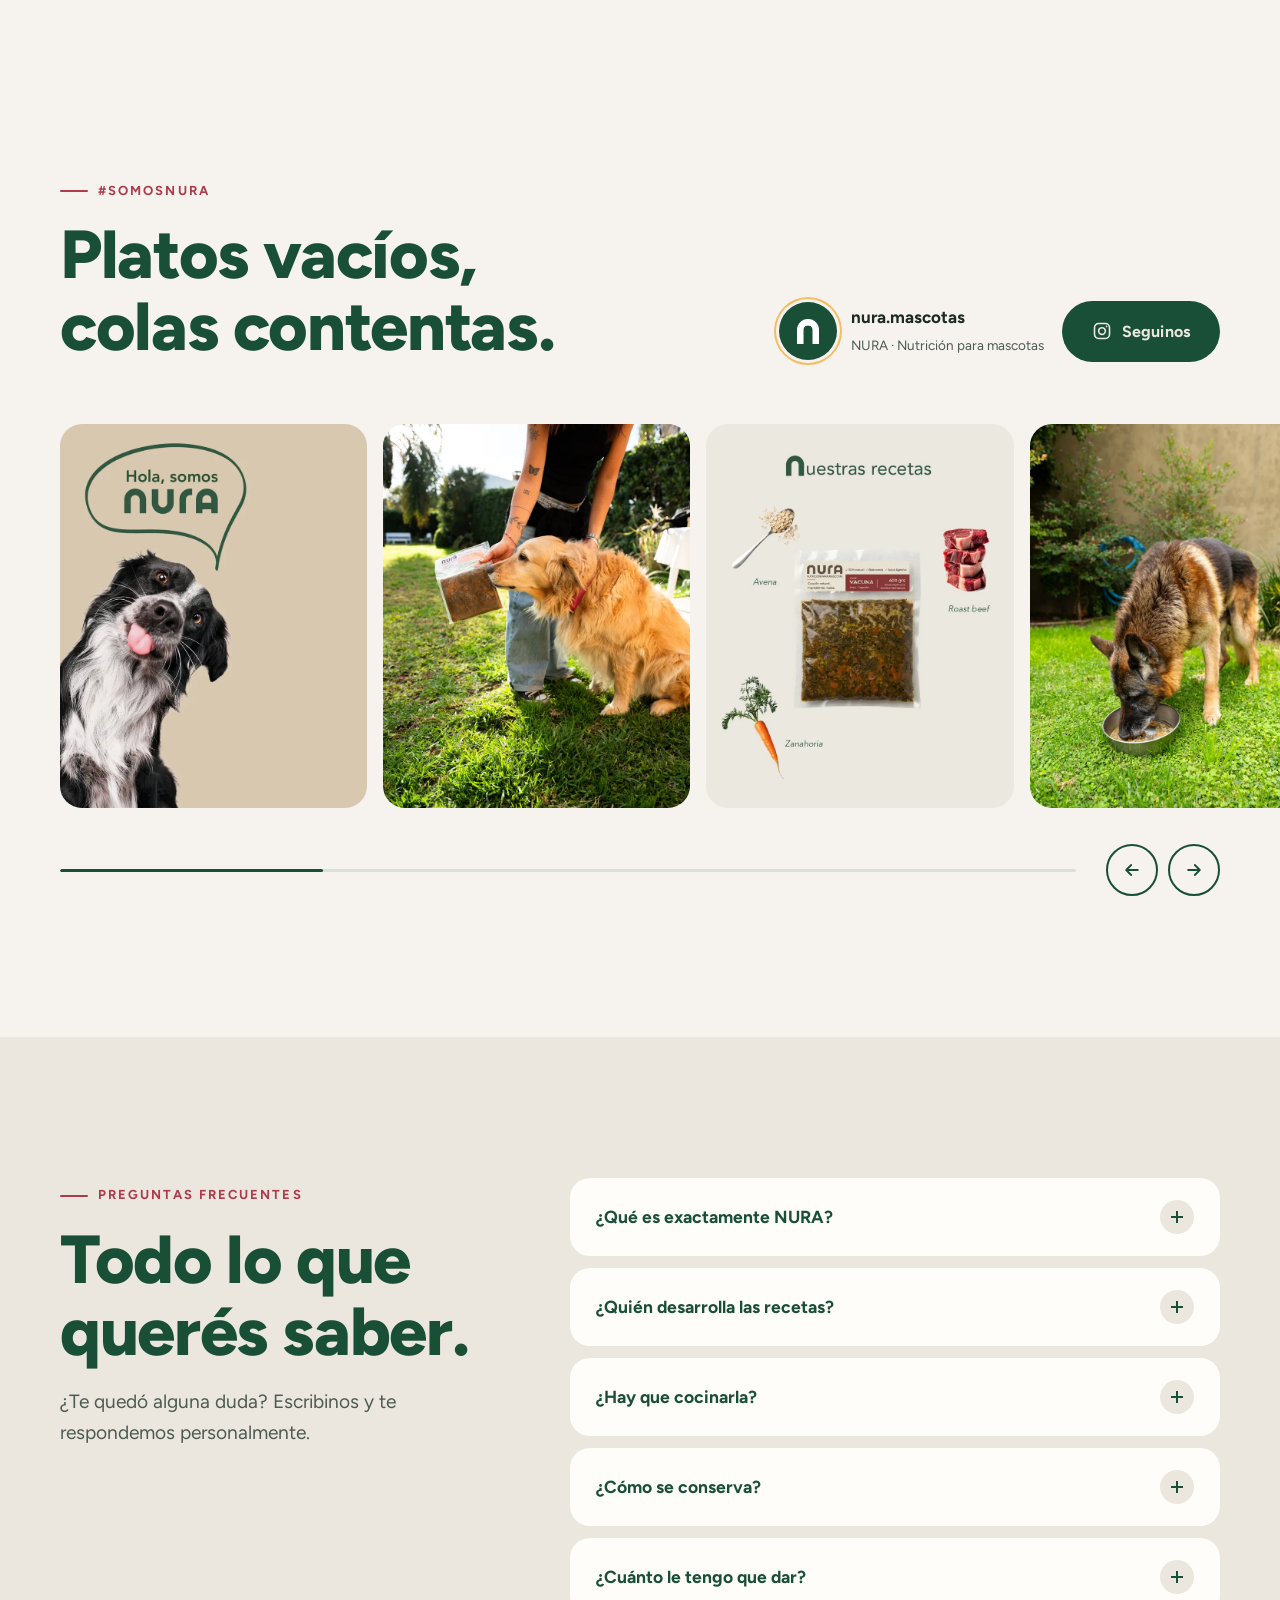
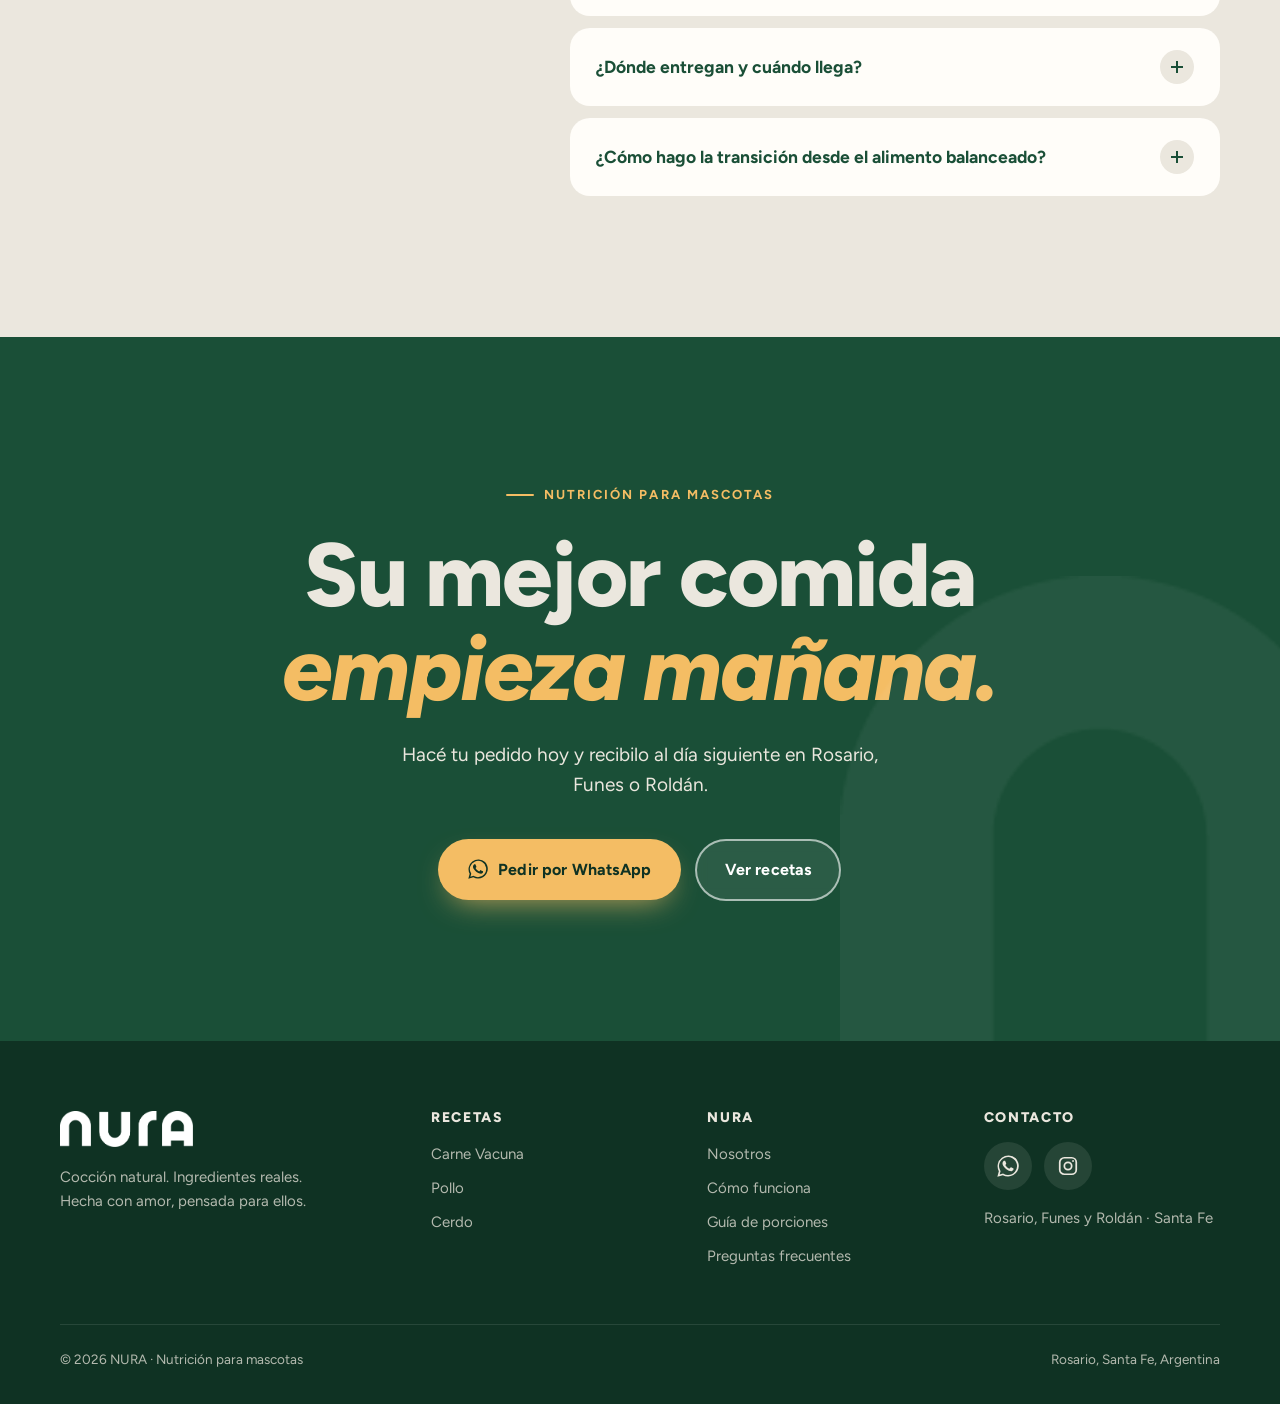
==== commit 6a4c9889: "Hero: nuevo video del perro en alta calidad Co-Authored-By: Claude Opus 5.5 <noreply@anthropic.com> " ====
--- a/index.html
+++ b/index.html
@@ -42,8 +42,8 @@
   <main>
     <!-- ============ HERO ============ -->
     <section class="hero" id="inicio">
-      <video class="hero-video" autoplay muted loop playsinline preload="auto" poster="assets/img/hero-poster-nuevo.webp">
-        <source src="assets/video/nura-hero-nuevo.mp4" type="video/mp4" />
+      <video class="hero-video" autoplay muted loop playsinline preload="auto" poster="assets/img/hero-poster-perro.webp">
+        <source src="assets/video/nura-hero-perro.mp4" type="video/mp4" />
       </video>
       <div class="container hero-content">
         <span class="hero-badge reveal"><span class="dot"><svg><use href="#i-truck"/></svg></span> Entrega al día siguiente en Rosario, Funes y Roldán</span>
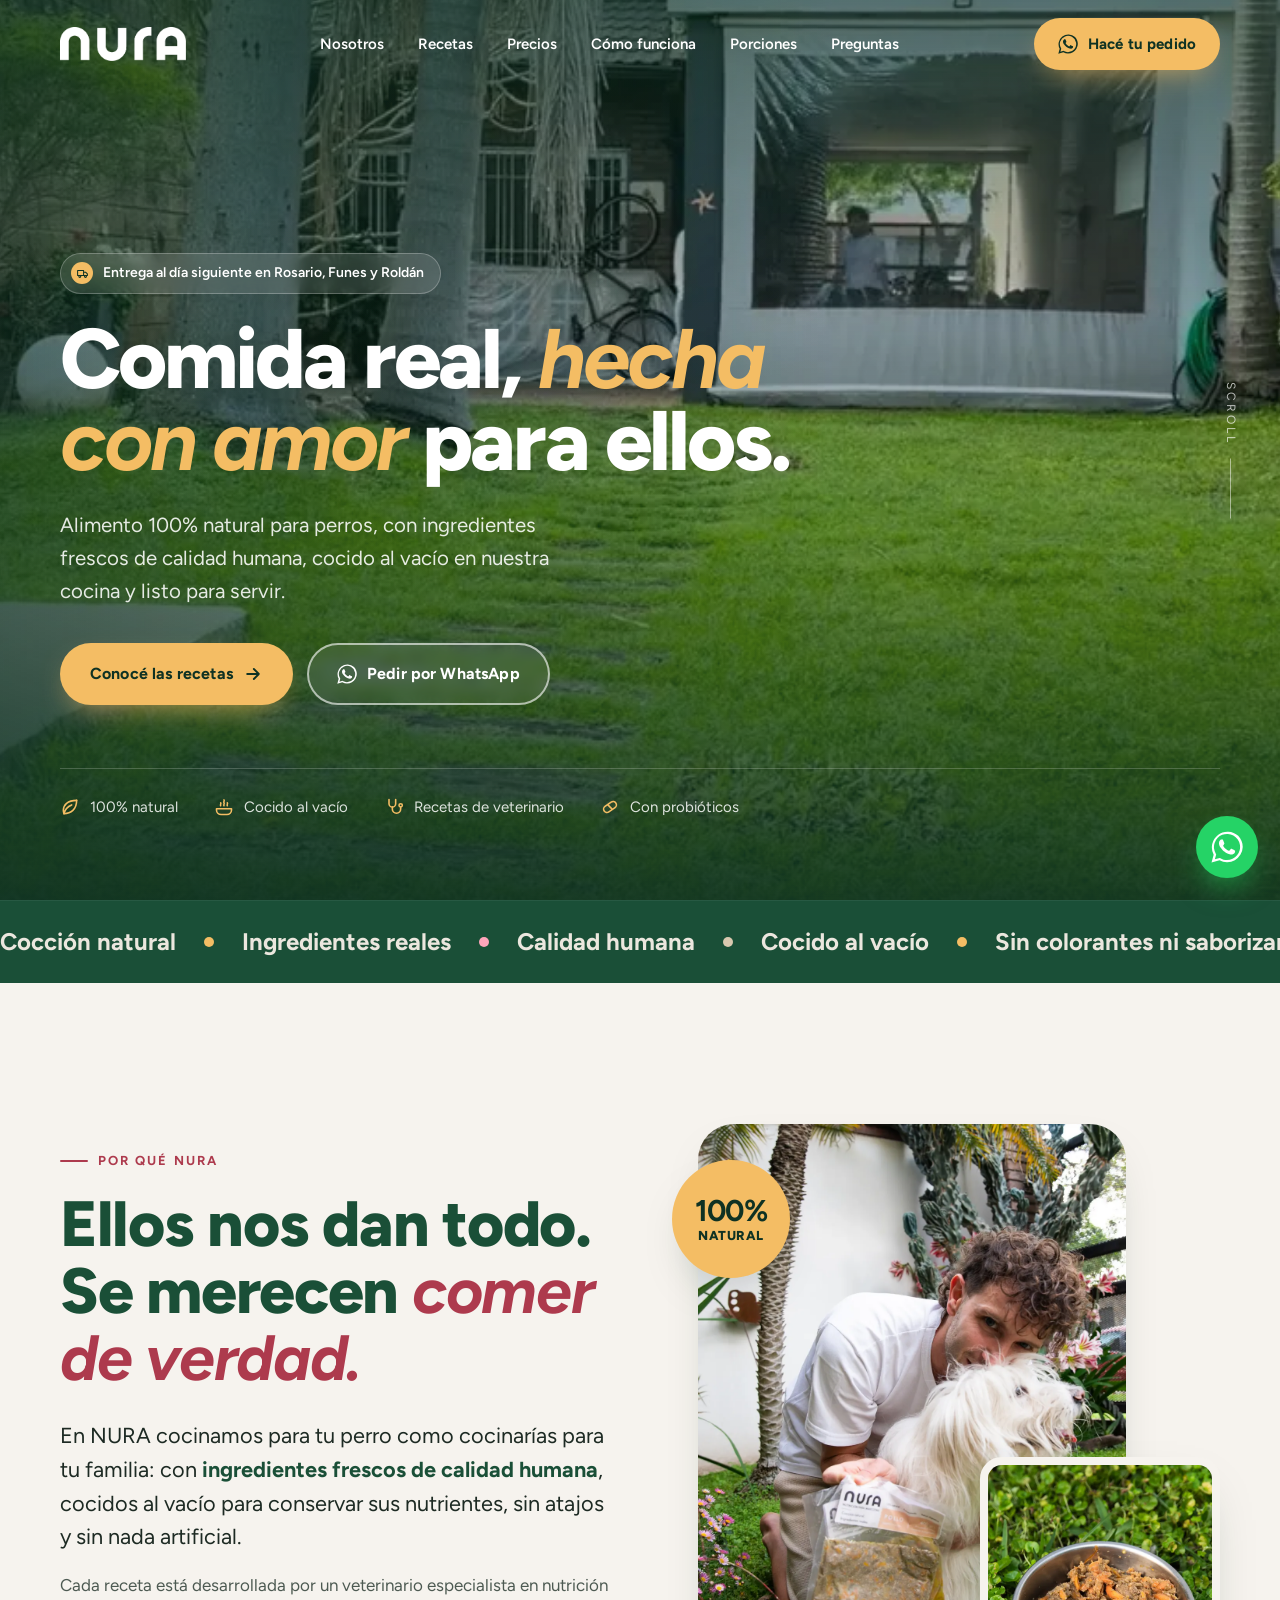
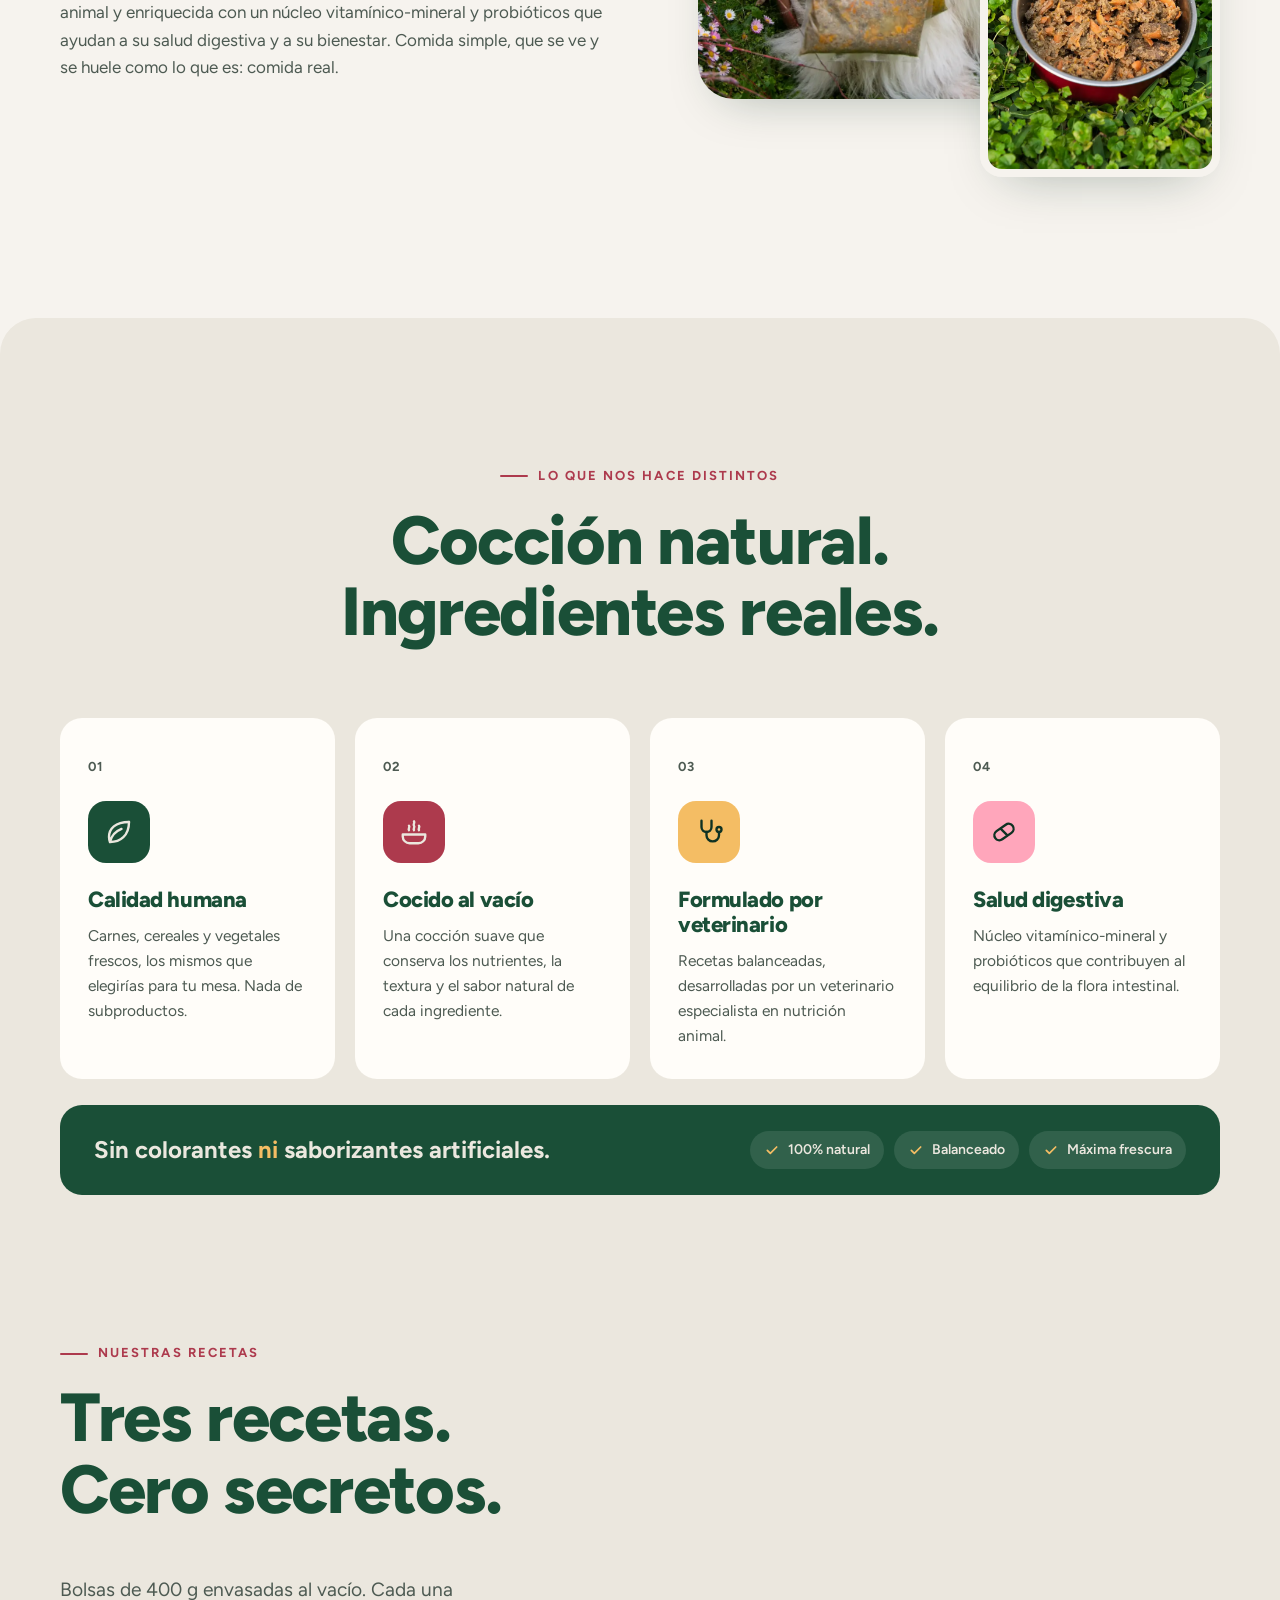
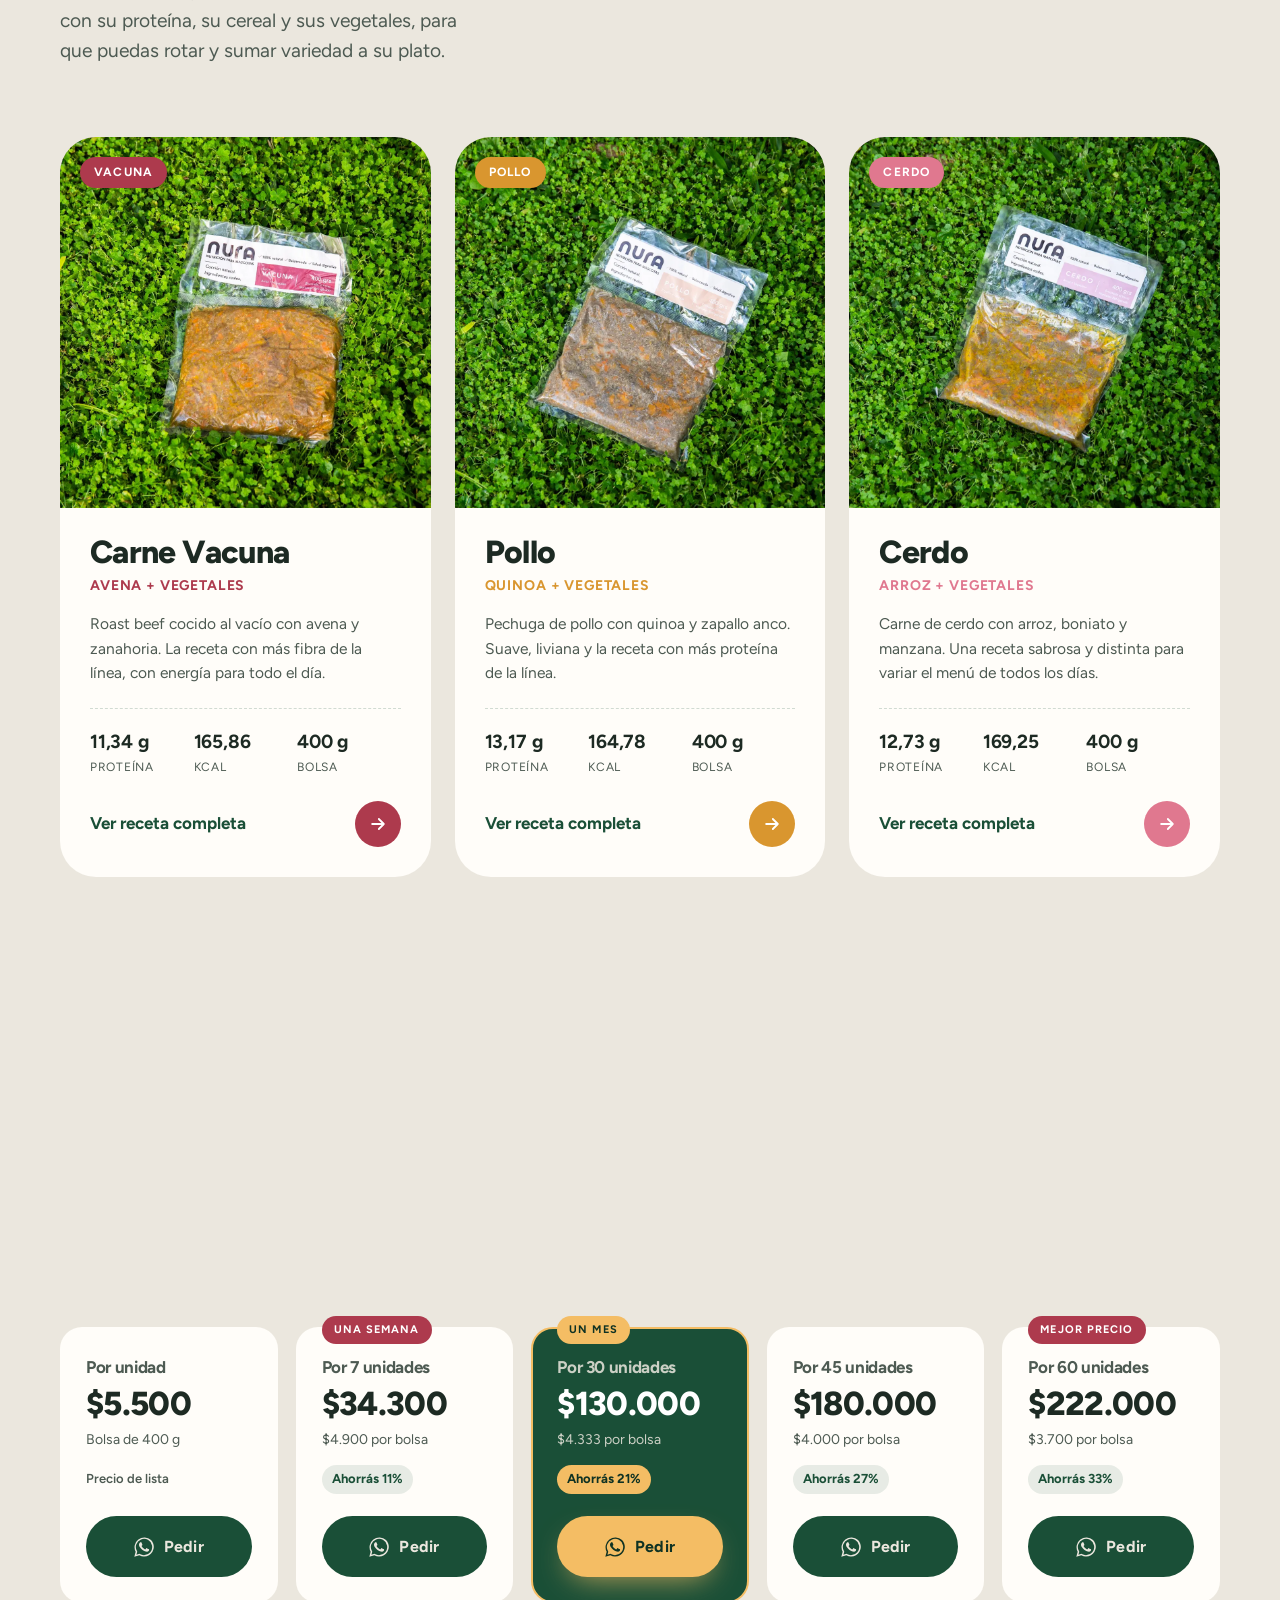
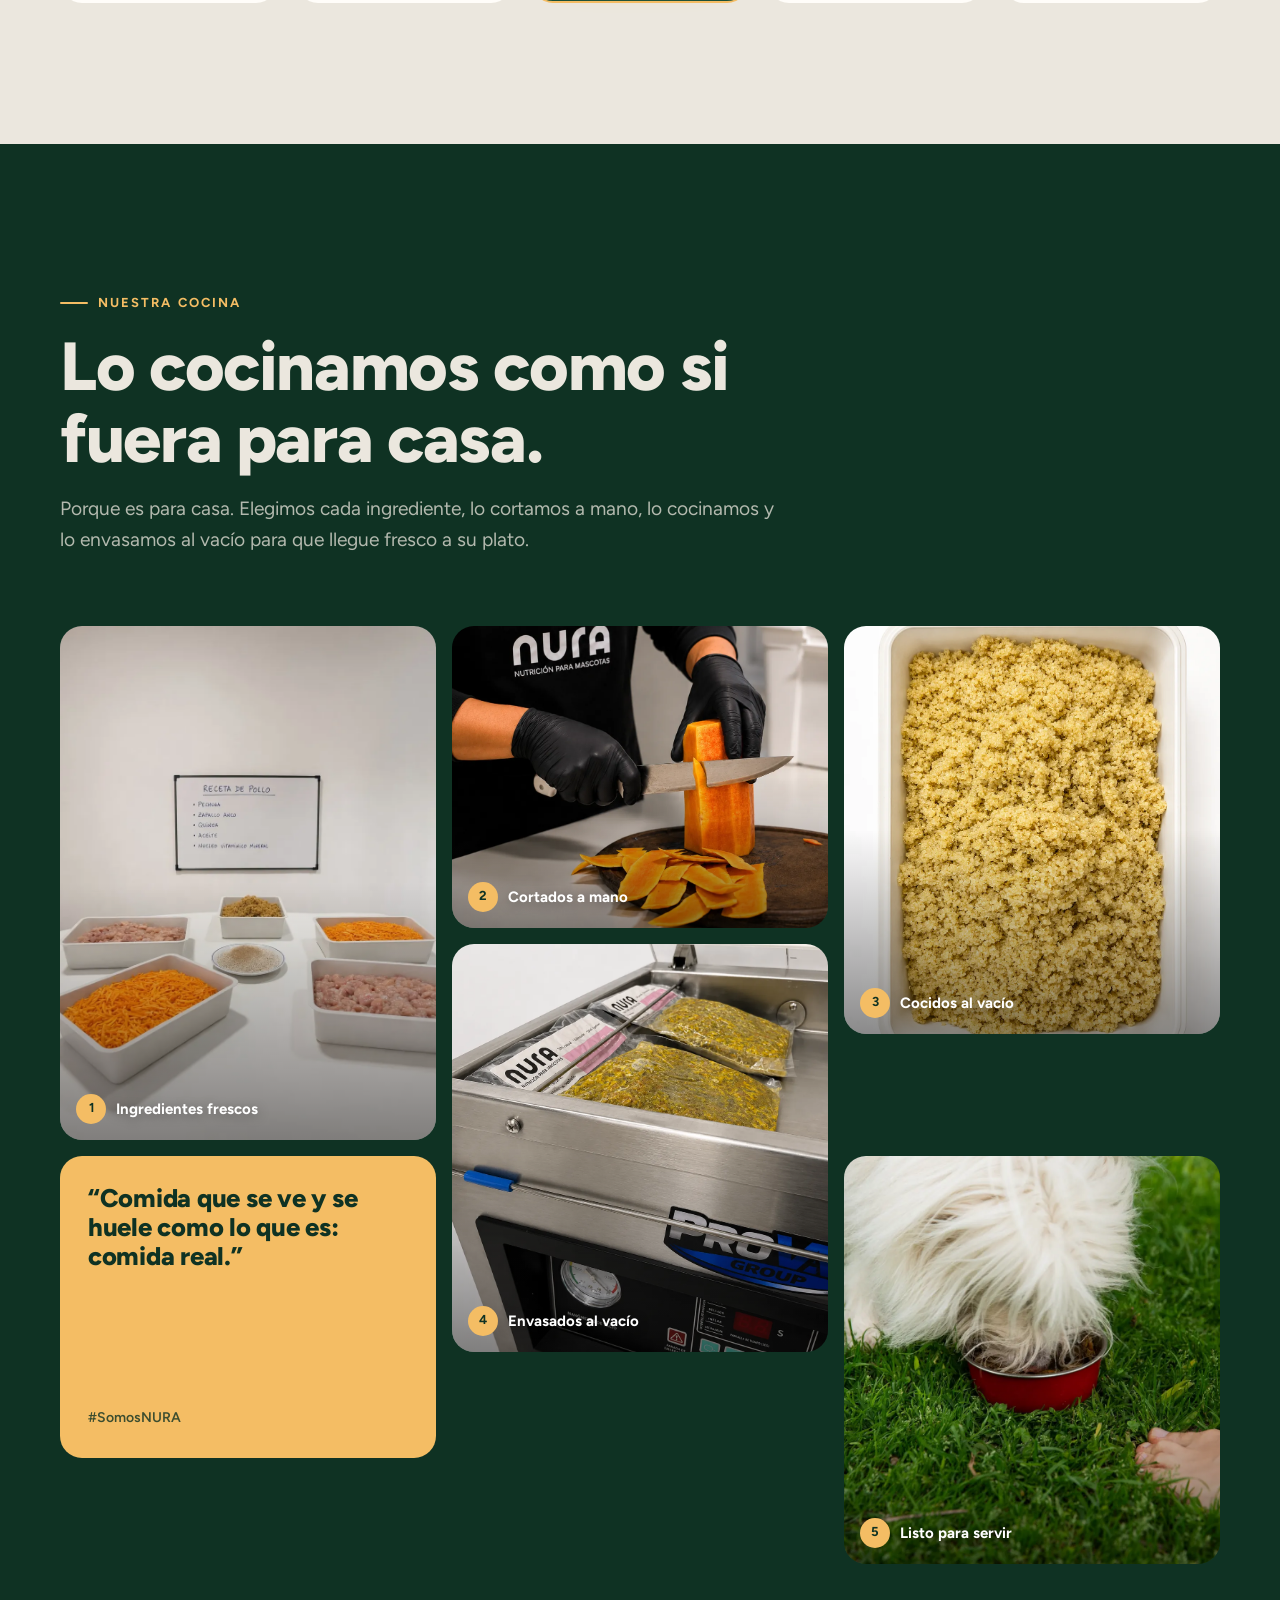
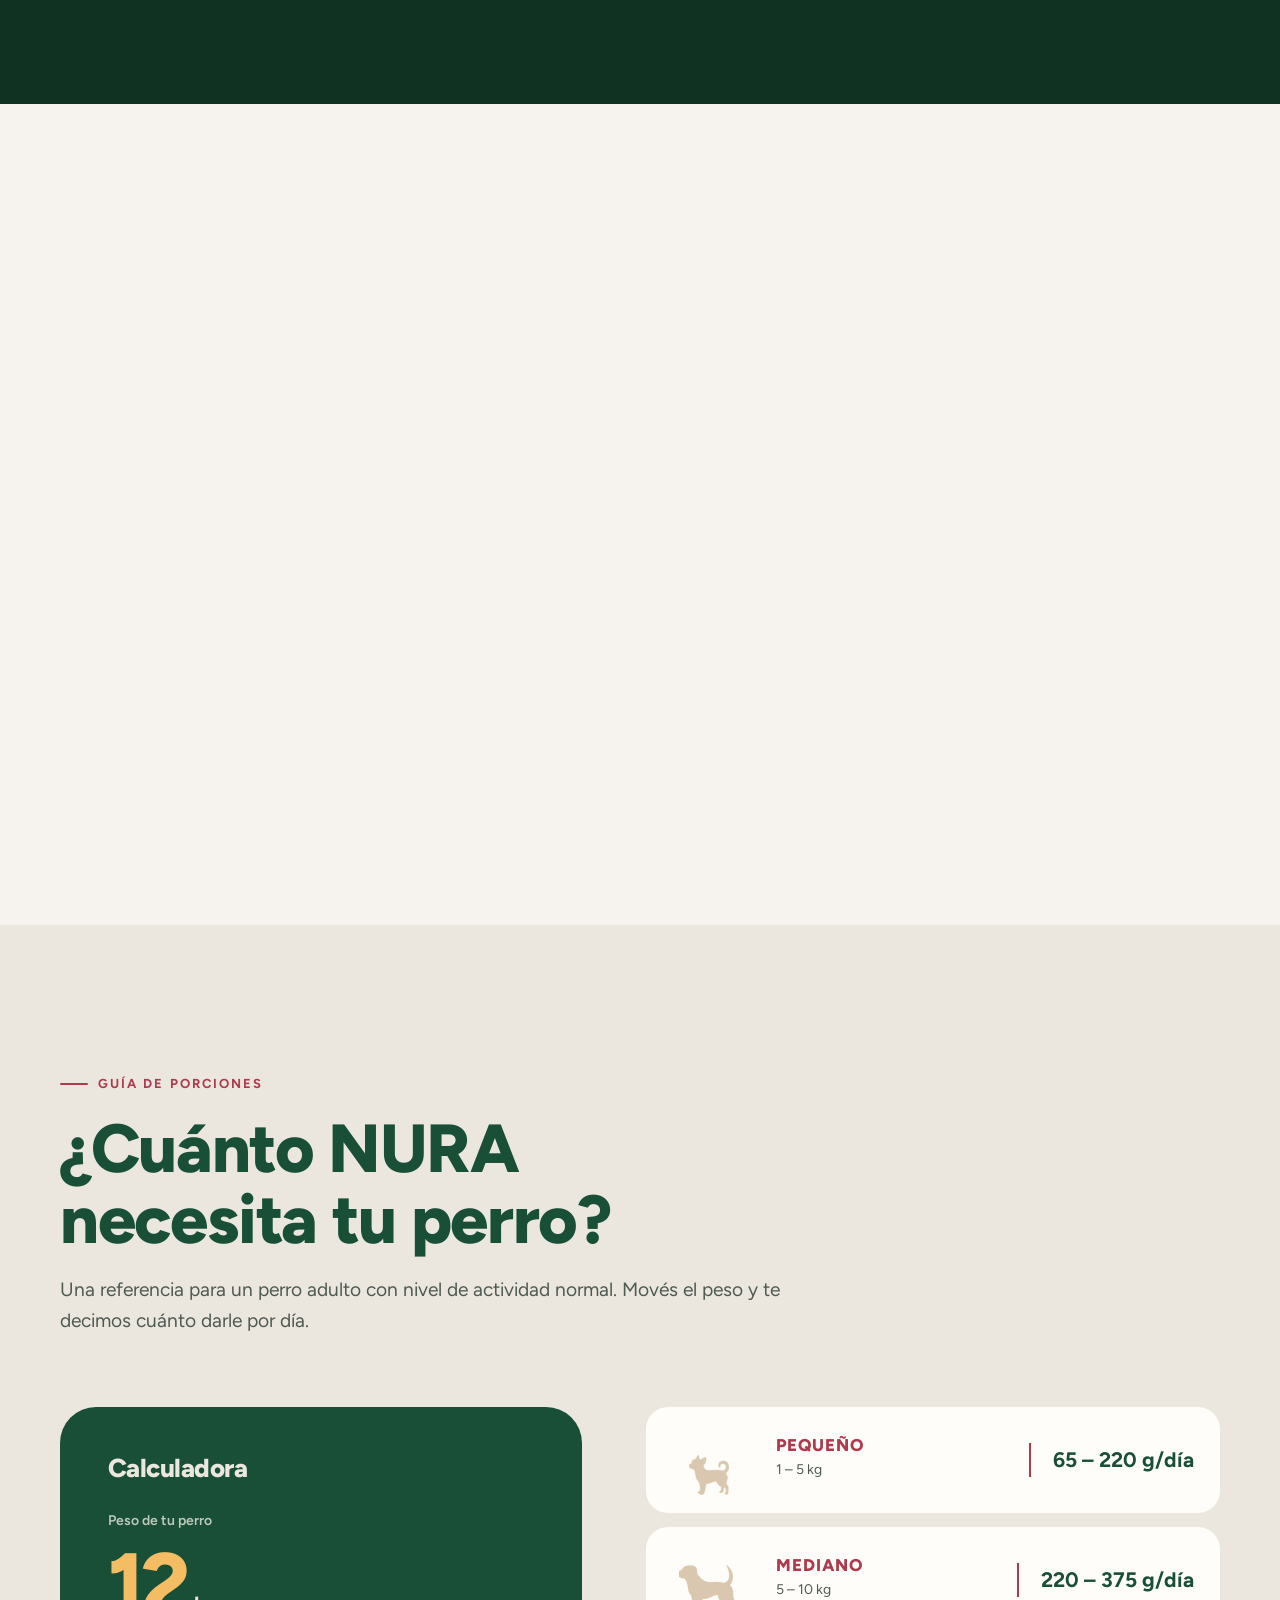
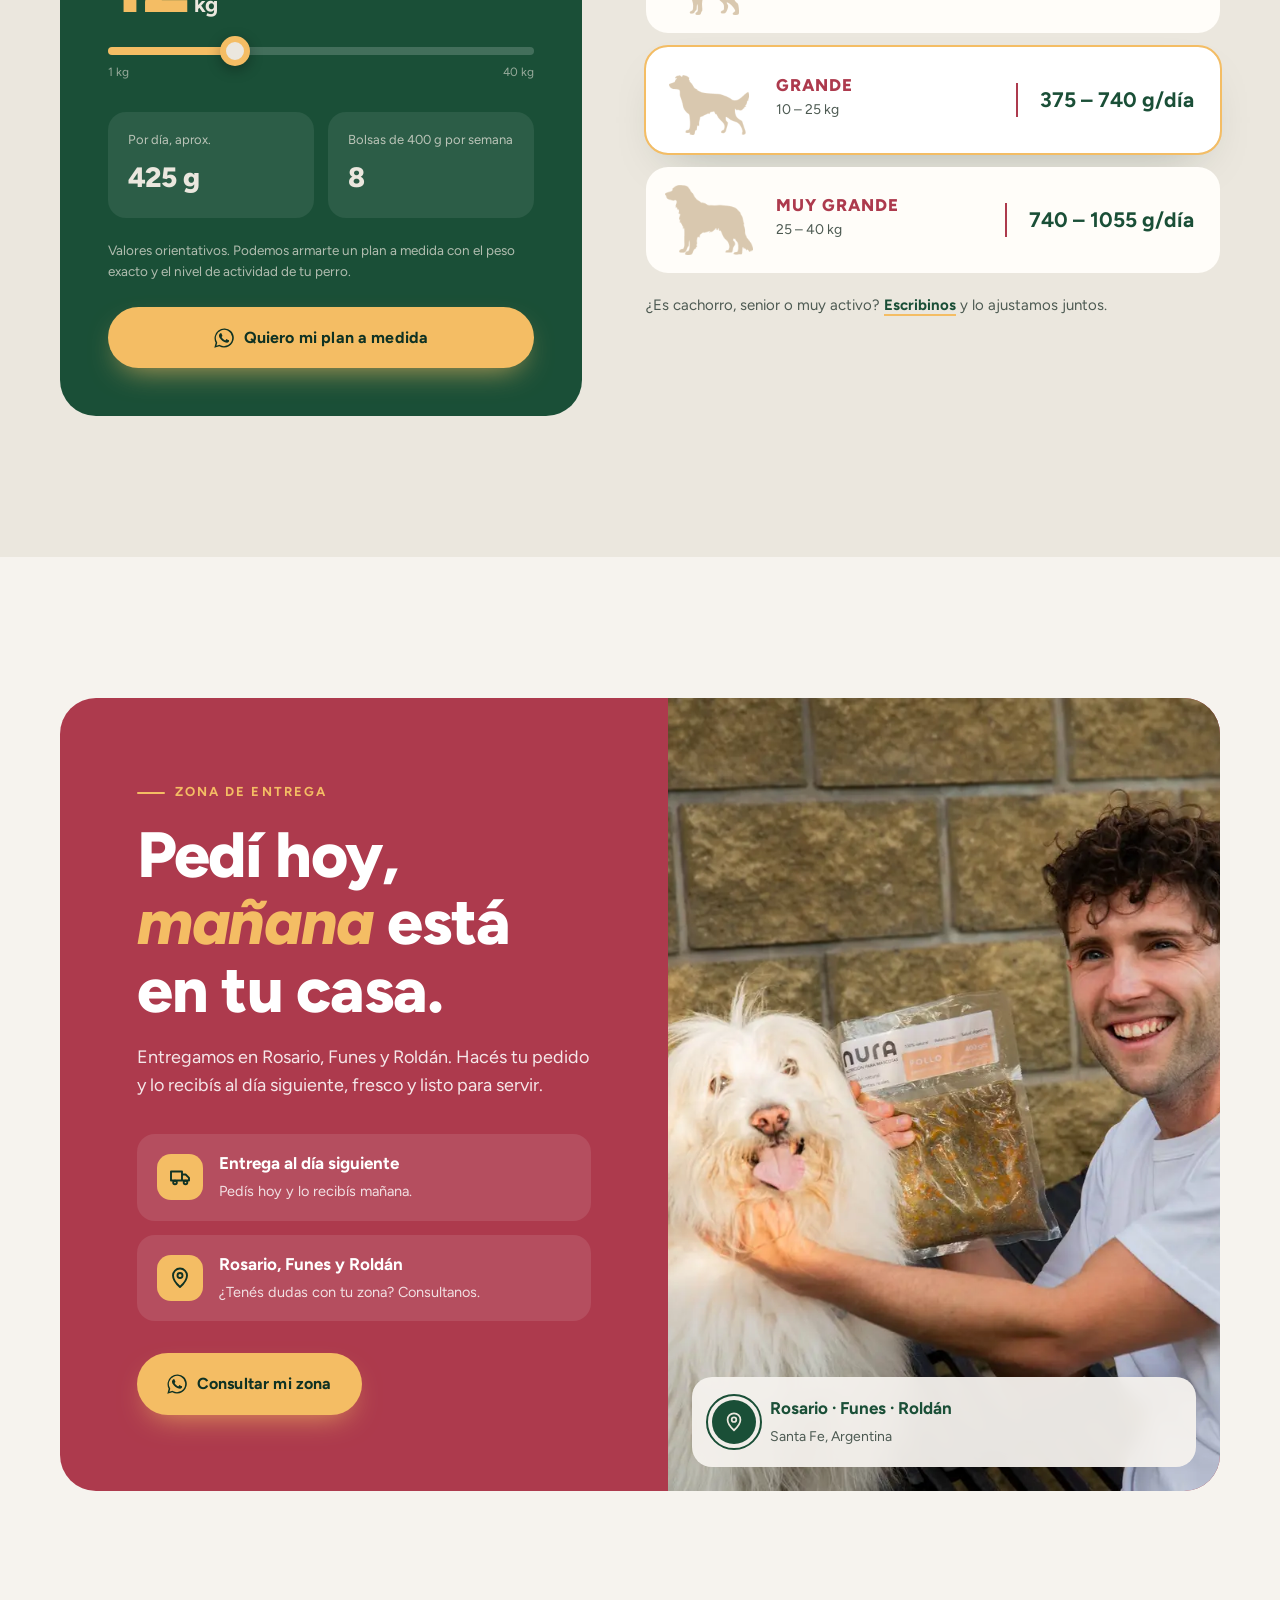
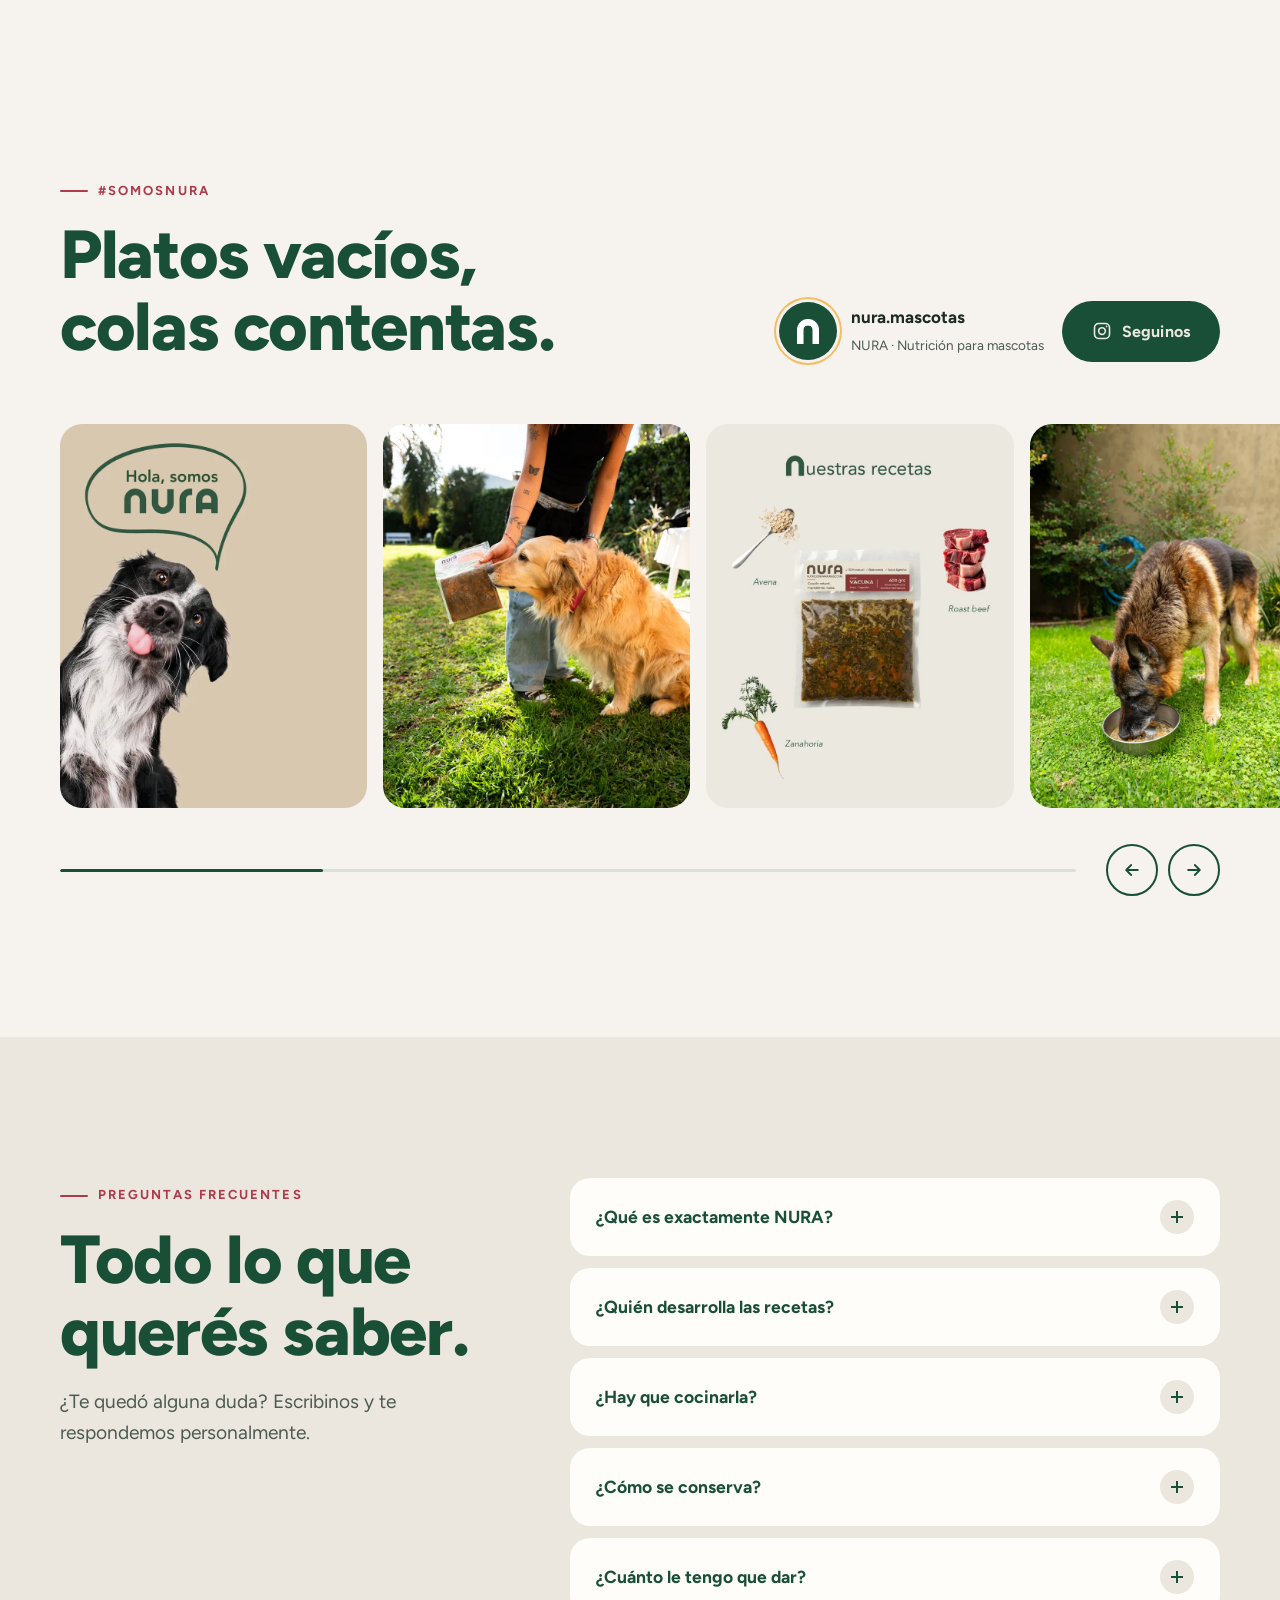
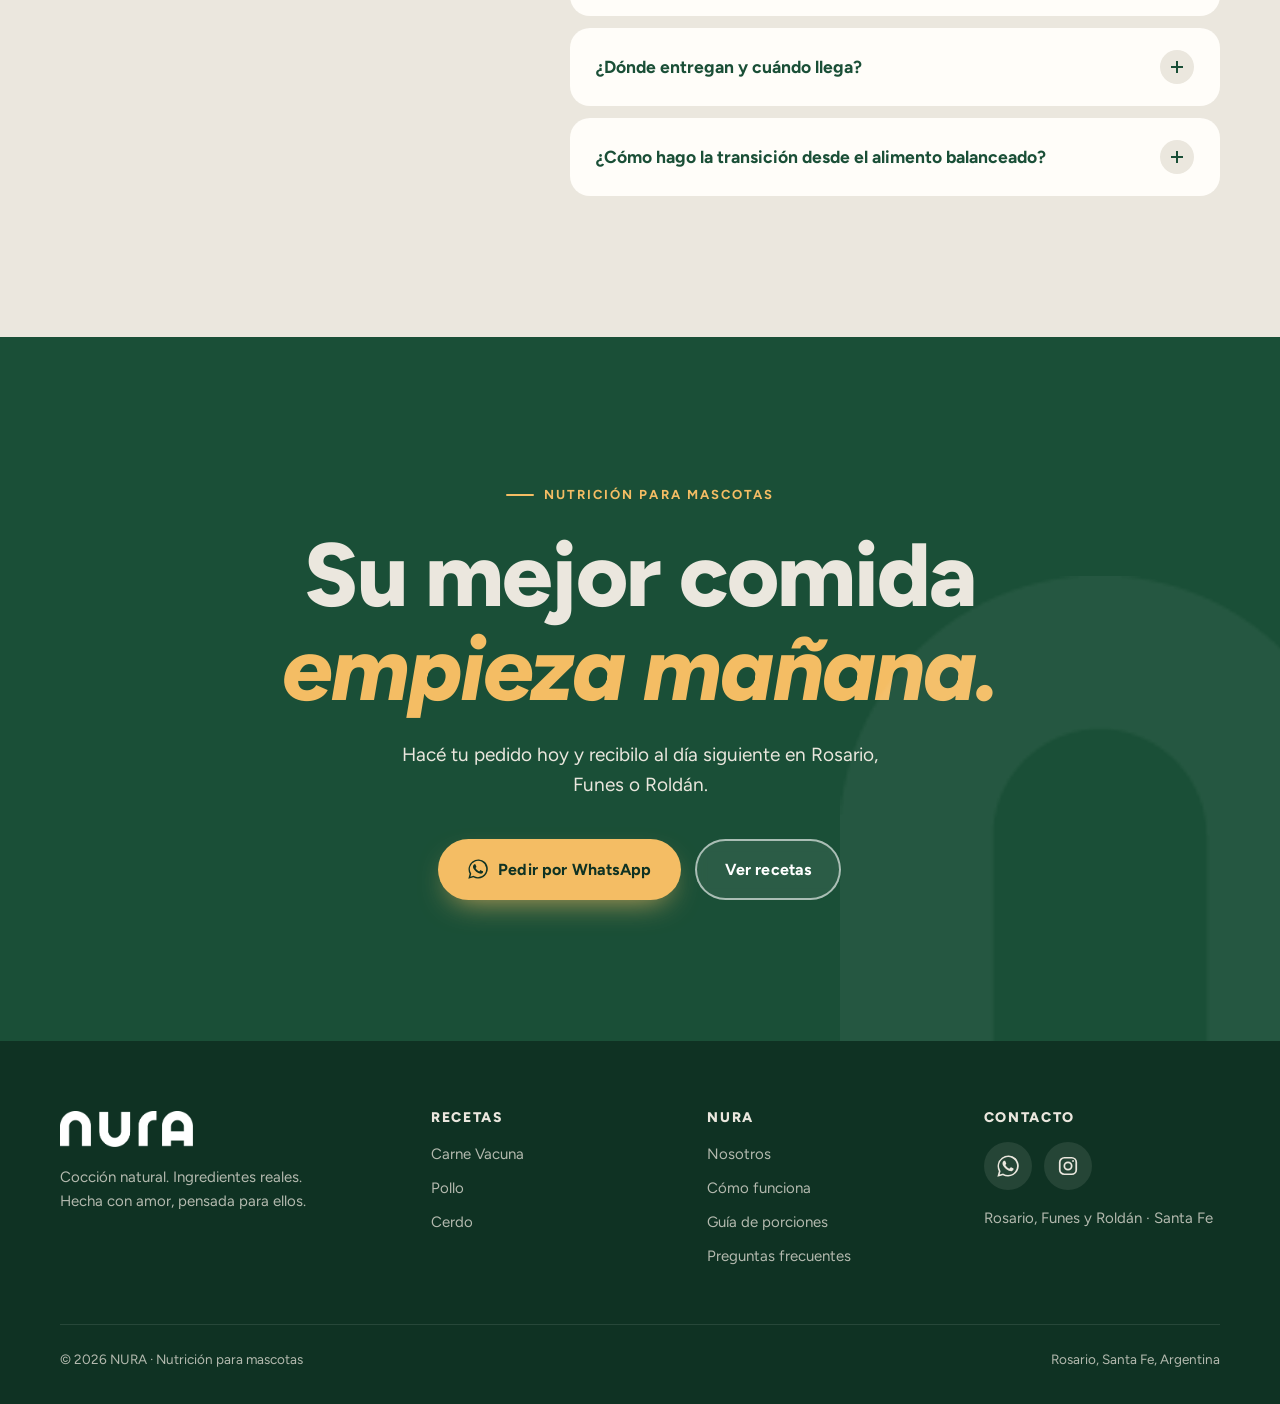
==== commit 29845337: "Textos: "cocido al vapor" pasa a "cocido al vacío" Co-Authored-By: Claude Opus 5.5 <noreply@anthropi" ====
--- a/index.html
+++ b/index.html
@@ -4,7 +4,7 @@
   <meta charset="UTF-8" />
   <meta name="viewport" content="width=device-width, initial-scale=1" />
   <title>NURA · Nutrición natural para mascotas en Rosario</title>
-  <meta name="description" content="Comida 100% natural para perros, con ingredientes frescos de calidad humana y cocida al vapor. Recetas desarrolladas por veterinario. Entrega al día siguiente en Rosario, Funes y Roldán." />
+  <meta name="description" content="Comida 100% natural para perros, con ingredientes frescos de calidad humana y cocida al vacío. Recetas desarrolladas por veterinario. Entrega al día siguiente en Rosario, Funes y Roldán." />
   <meta name="theme-color" content="#1a4f37" />
   <meta property="og:title" content="NURA · Nutrición para mascotas" />
   <meta property="og:description" content="Cocción natural. Ingredientes reales. Entrega al día siguiente en Rosario, Funes y Roldán." />
@@ -48,14 +48,14 @@
       <div class="container hero-content">
         <span class="hero-badge reveal"><span class="dot"><svg><use href="#i-truck"/></svg></span> Entrega al día siguiente en Rosario, Funes y Roldán</span>
         <h1 class="reveal d1">Comida real, <em>hecha con amor</em> para ellos.</h1>
-        <p class="hero-sub reveal d2">Alimento 100% natural para perros, con ingredientes frescos de calidad humana, cocido al vapor en nuestra cocina y listo para servir.</p>
+        <p class="hero-sub reveal d2">Alimento 100% natural para perros, con ingredientes frescos de calidad humana, cocido al vacío en nuestra cocina y listo para servir.</p>
         <div class="hero-ctas reveal d3">
           <a href="#recetas" class="btn btn-primary">Conocé las recetas <svg><use href="#i-arrow"/></svg></a>
           <a href="#" class="btn btn-ghost" data-wa="Hola NURA! Quiero hacer un pedido 🐶"><svg><use href="#i-whatsapp"/></svg> Pedir por WhatsApp</a>
         </div>
         <div class="hero-meta reveal d3">
           <div><svg><use href="#i-leaf"/></svg> 100% natural</div>
-          <div><svg><use href="#i-steam"/></svg> Cocido al vapor</div>
+          <div><svg><use href="#i-steam"/></svg> Cocido al vacío</div>
           <div><svg><use href="#i-vet"/></svg> Recetas de veterinario</div>
           <div><svg><use href="#i-probiotic"/></svg> Con probióticos</div>
         </div>
@@ -67,7 +67,7 @@
     <div class="marquee" aria-hidden="true">
       <div class="marquee-track" id="marquee">
         <span>Cocción natural</span><span>Ingredientes reales</span><span>Calidad humana</span>
-        <span>Cocido al vapor</span><span>Sin colorantes ni saborizantes artificiales</span><span>Envasado al vacío</span>
+        <span>Cocido al vacío</span><span>Sin colorantes ni saborizantes artificiales</span><span>Envasado al vacío</span>
         <span>Hecha con amor, pensada para ellos</span>
       </div>
     </div>
@@ -78,7 +78,7 @@
         <div class="manifiesto-texto">
           <span class="eyebrow reveal">Por qué NURA</span>
           <h2 class="reveal d1">Ellos nos dan todo. Se merecen <span class="accent">comer de verdad.</span></h2>
-          <p class="lead reveal d2">En NURA cocinamos para tu perro como cocinarías para tu familia: con <strong>ingredientes frescos de calidad humana</strong>, cocidos al vapor para conservar sus nutrientes, sin atajos y sin nada artificial.</p>
+          <p class="lead reveal d2">En NURA cocinamos para tu perro como cocinarías para tu familia: con <strong>ingredientes frescos de calidad humana</strong>, cocidos al vacío para conservar sus nutrientes, sin atajos y sin nada artificial.</p>
           <p class="reveal d2">Cada receta está desarrollada por un veterinario especialista en nutrición animal y enriquecida con un núcleo vitamínico-mineral y probióticos que ayudan a su salud digestiva y a su bienestar. Comida simple, que se ve y se huele como lo que es: comida real.</p>
           <div class="firma reveal d3"><img src="assets/img/isotipo-verde.png" alt="" /> Hecha con amor, pensada para ellos.</div>
         </div>
@@ -107,7 +107,7 @@
           <article class="pilar reveal d1">
             <span class="pilar-num">02</span>
             <div class="pilar-icono"><svg><use href="#i-steam"/></svg></div>
-            <h3>Cocido al vapor</h3>
+            <h3>Cocido al vacío</h3>
             <p>Una cocción suave que conserva los nutrientes, la textura y el sabor natural de cada ingrediente.</p>
           </article>
           <article class="pilar reveal d2">
@@ -166,12 +166,12 @@
         <div class="section-head">
           <span class="eyebrow reveal">Nuestra cocina</span>
           <h2 class="reveal d1">Lo cocinamos como si fuera para casa.</h2>
-          <p class="reveal d2">Porque es para casa. Elegimos cada ingrediente, lo cortamos a mano, lo cocinamos al vapor y lo envasamos al vacío para que llegue fresco a su plato.</p>
+          <p class="reveal d2">Porque es para casa. Elegimos cada ingrediente, lo cortamos a mano, lo cocinamos y lo envasamos al vacío para que llegue fresco a su plato.</p>
         </div>
         <div class="proceso-grid">
           <figure class="proceso-item p1 reveal"><img src="assets/img/receta-pollo.webp" alt="Ingredientes frescos preparados para la receta de pollo" loading="lazy" /><figcaption><span>1</span> Ingredientes frescos</figcaption></figure>
           <figure class="proceso-item p2 reveal d1"><img src="assets/img/cocina-zapallo.webp" alt="Cortando zapallo anco" loading="lazy" /><figcaption><span>2</span> Cortados a mano</figcaption></figure>
-          <figure class="proceso-item p3 reveal d2"><img src="assets/img/ing-quinoa-top.webp" alt="Quinoa cocida" loading="lazy" /><figcaption><span>3</span> Cocidos al vapor</figcaption></figure>
+          <figure class="proceso-item p3 reveal d2"><img src="assets/img/ing-quinoa-top.webp" alt="Quinoa cocida" loading="lazy" /><figcaption><span>3</span> Cocidos al vacío</figcaption></figure>
           <figure class="proceso-item p4 reveal d1"><img src="assets/img/cocina-vacio.webp" alt="Envasadora al vacío con bolsas NURA" loading="lazy" /><figcaption><span>4</span> Envasados al vacío</figcaption></figure>
           <div class="proceso-item p5 texto reveal"><p>“Comida que se ve y se huele como lo que es: comida real.”</p><small>#SomosNURA</small></div>
           <figure class="proceso-item p6 reveal d2"><img src="assets/img/real-comiendo.webp" alt="Perro comiendo NURA de su plato en el jardín" loading="lazy" /><figcaption><span>5</span> Listo para servir</figcaption></figure>
@@ -285,9 +285,9 @@
           <p class="reveal d2">¿Te quedó alguna duda? Escribinos y te respondemos personalmente.</p>
         </div>
         <div class="faq-list">
-          <details class="faq-item reveal"><summary>¿Qué es exactamente NURA?<span class="mas"></span></summary><div class="resp">Es comida 100% natural para perros, elaborada con ingredientes frescos de calidad humana (carne, cereales y vegetales), cocida al vapor y envasada al vacío. No lleva colorantes ni saborizantes artificiales.</div></details>
+          <details class="faq-item reveal"><summary>¿Qué es exactamente NURA?<span class="mas"></span></summary><div class="resp">Es comida 100% natural para perros, elaborada con ingredientes frescos de calidad humana (carne, cereales y vegetales), cocida y envasada al vacío. No lleva colorantes ni saborizantes artificiales.</div></details>
           <details class="faq-item reveal"><summary>¿Quién desarrolla las recetas?<span class="mas"></span></summary><div class="resp">Las recetas son desarrolladas por un veterinario especialista en nutrición animal, y están enriquecidas con un núcleo vitamínico-mineral y probióticos que contribuyen al equilibrio de la flora intestinal.</div></details>
-          <details class="faq-item reveal"><summary>¿Hay que cocinarla?<span class="mas"></span></summary><div class="resp">No. Ya viene cocida al vapor. Solo tenés que descongelarla y servirla a temperatura ambiente.</div></details>
+          <details class="faq-item reveal"><summary>¿Hay que cocinarla?<span class="mas"></span></summary><div class="resp">No. Ya viene cocida al vacío. Solo tenés que descongelarla y servirla a temperatura ambiente.</div></details>
           <details class="faq-item reveal"><summary>¿Cómo se conserva?<span class="mas"></span></summary><div class="resp">Se mantiene refrigerada y envasada al vacío. Una vez descongelada, se conserva en la heladera hasta 72 horas. Consumir antes de los 10 meses desde su elaboración.</div></details>
           <details class="faq-item reveal"><summary>¿Cuánto le tengo que dar?<span class="mas"></span></summary><div class="resp">Depende del peso y la actividad. Como referencia, un perro adulto de 10 kg come entre 220 y 375 g por día. Usá la <a href="#porciones" style="color:var(--verde);font-weight:700">calculadora</a> o escribinos y te armamos un plan a medida.</div></details>
           <details class="faq-item reveal"><summary>¿Dónde entregan y cuándo llega?<span class="mas"></span></summary><div class="resp">Entregamos en Rosario, Funes y Roldán. Los pedidos se entregan al día siguiente.</div></details>
